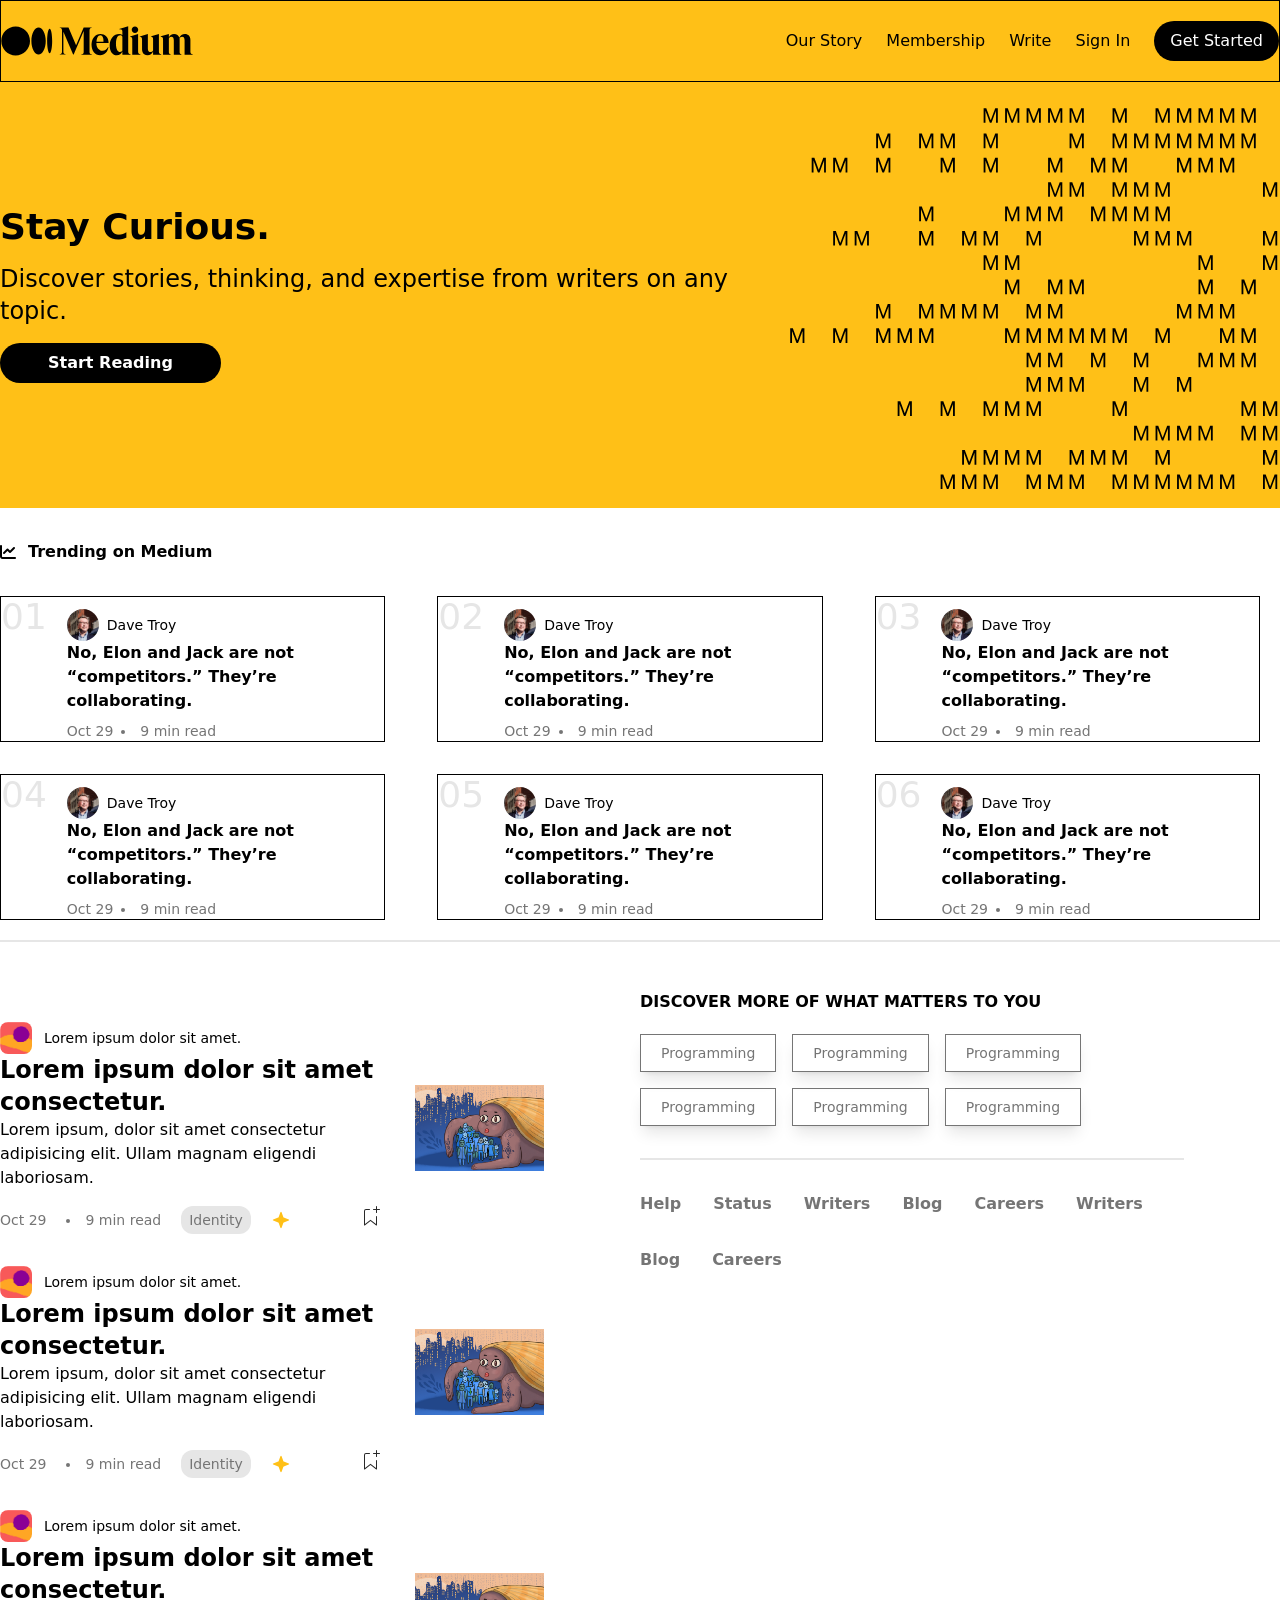
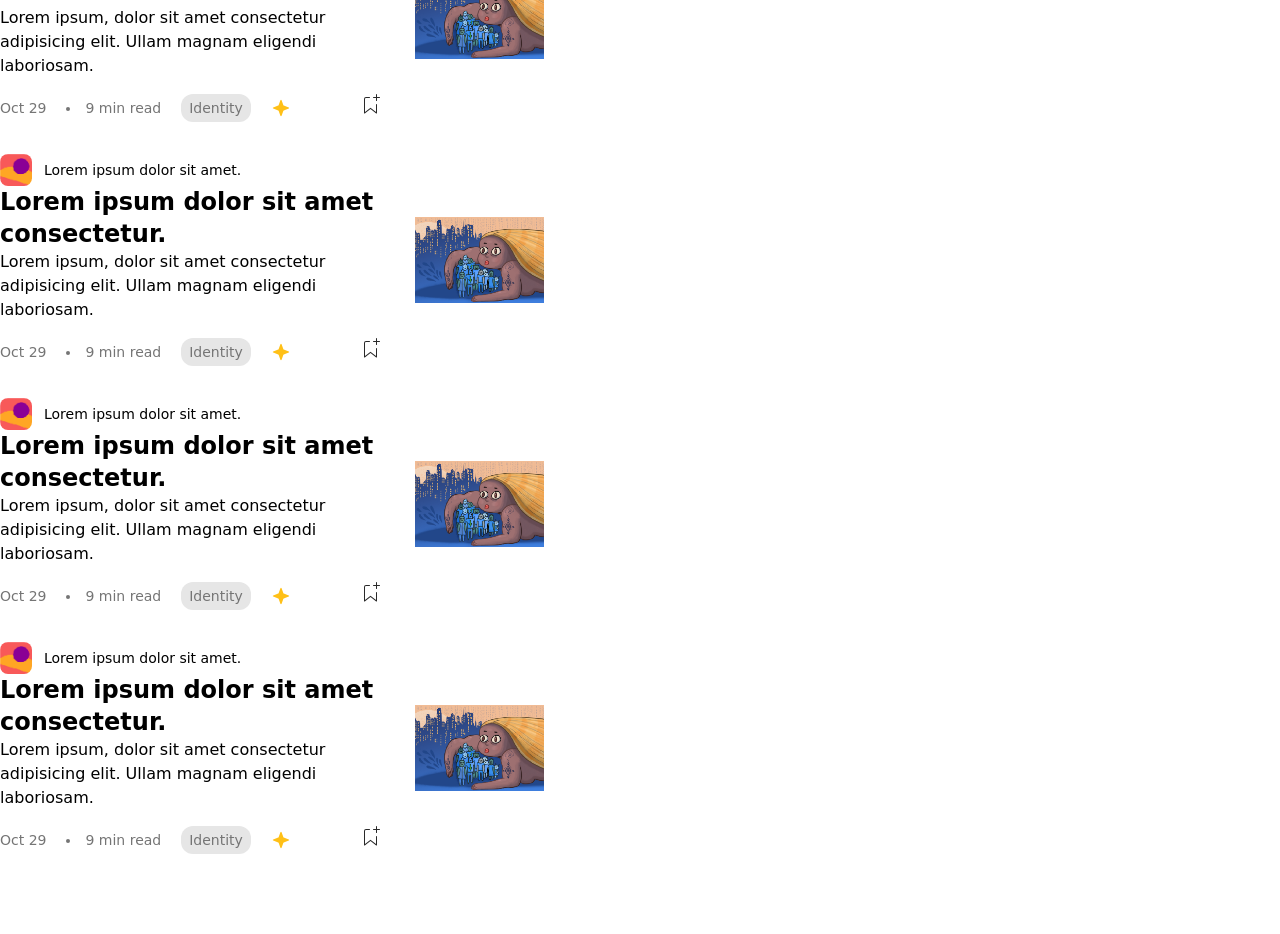
==== index.html @ c3555992 "first commit" ====
<!DOCTYPE html>
<html lang="en">

<head>
    <meta charset="UTF-8">
    <meta http-equiv="X-UA-Compatible" content="IE=edge">
    <meta name="viewport" content="width=device-width, initial-scale=1.0">
    <title>Blog Site</title>
    <link rel="stylesheet" href="src/output.css">
    <link rel="stylesheet" href="https://cdnjs.cloudflare.com/ajax/libs/font-awesome/6.2.0/css/all.min.css">
</head>

<body>

    <!-- header start -->
    <header class="w-full bg-yellow border border-b-black sticky top-0 ">
        <nav class="container p-8 md:p-0 md:py-5 flex items-center  justify-between">
            <svg viewBox="0 0 3940 610" class="w-48">
                <path
                    d="M594.79 308.2c0 163.76-131.85 296.52-294.5 296.52S5.8 472 5.8 308.2 137.65 11.69 300.29 11.69s294.5 132.75 294.5 296.51M917.86 308.2c0 154.16-65.93 279.12-147.25 279.12s-147.25-125-147.25-279.12S689.29 29.08 770.61 29.08s147.25 125 147.25 279.12M1050 308.2c0 138.12-23.19 250.08-51.79 250.08s-51.79-112-51.79-250.08 23.19-250.08 51.8-250.08S1050 170.09 1050 308.2M1862.77 37.4l.82-.18v-6.35h-167.48l-155.51 365.5-155.51-365.5h-180.48v6.35l.81.18c30.57 6.9 46.09 17.19 46.09 54.3v434.45c0 37.11-15.58 47.4-46.15 54.3l-.81.18V587H1327v-6.35l-.81-.18c-30.57-6.9-46.09-17.19-46.09-54.3V116.9L1479.87 587h11.33l205.59-483.21V536.9c-2.62 29.31-18 38.36-45.68 44.61l-.82.19v6.3h213.3v-6.3l-.82-.19c-27.71-6.25-43.46-15.3-46.08-44.61l-.14-445.2h.14c0-37.11 15.52-47.4 46.08-54.3m97.43 287.8c3.49-78.06 31.52-134.4 78.56-135.37 14.51.24 26.68 5 36.14 14.16 20.1 19.51 29.55 60.28 28.09 121.21zm-2.11 22h250v-1.05c-.71-59.69-18-106.12-51.34-138-28.82-27.55-71.49-42.71-116.31-42.71h-1c-23.26 0-51.79 5.64-72.09 15.86-23.11 10.7-43.49 26.7-60.45 47.7-27.3 33.83-43.84 79.55-47.86 130.93-.13 1.54-.24 3.08-.35 4.62s-.18 2.92-.25 4.39a332.64 332.64 0 0 0-.36 21.69C1860.79 507 1923.65 600 2035.3 600c98 0 155.07-71.64 169.3-167.8l-7.19-2.53c-25 51.68-69.9 83-121 79.18-69.76-5.22-123.2-75.95-118.35-161.63m532.69 157.68c-8.2 19.45-25.31 30.15-48.24 30.15s-43.89-15.74-58.78-44.34c-16-30.7-24.42-74.1-24.42-125.51 0-107 33.28-176.21 84.79-176.21 21.57 0 38.55 10.7 46.65 29.37zm165.84 76.28c-30.57-7.23-46.09-18-46.09-57V5.28L2424.77 60v6.7l1.14-.09c25.62-2.07 43 1.47 53.09 10.79 7.9 7.3 11.75 18.5 11.75 34.26v71.14c-18.31-11.69-40.09-17.38-66.52-17.38-53.6 0-102.59 22.57-137.92 63.56-36.83 42.72-56.3 101.1-56.3 168.81C2230 518.72 2289.53 600 2378.13 600c51.83 0 93.53-28.4 112.62-76.3V588h166.65v-6.66zm159.29-505.33c0-37.76-28.47-66.24-66.24-66.24-37.59 0-67 29.1-67 66.24s29.44 66.24 67 66.24c37.77 0 66.24-28.48 66.24-66.24m43.84 505.33c-30.57-7.23-46.09-18-46.09-57h-.13V166.65l-166.66 47.85v6.5l1 .09c36.06 3.21 45.93 15.63 45.93 57.77V588h166.8v-6.66zm427.05 0c-30.57-7.23-46.09-18-46.09-57V166.65L3082 212.92v6.52l.94.1c29.48 3.1 38 16.23 38 58.56v226c-9.83 19.45-28.27 31-50.61 31.78-36.23 0-56.18-24.47-56.18-68.9V166.66l-166.66 47.85V221l1 .09c36.06 3.2 45.94 15.62 45.94 57.77v191.27a214.48 214.48 0 0 0 3.47 39.82l3 13.05c14.11 50.56 51.08 77 109 77 49.06 0 92.06-30.37 111-77.89v66h166.66v-6.66zM3934.2 588v-6.67l-.81-.19c-33.17-7.65-46.09-22.07-46.09-51.43v-243.2c0-75.83-42.59-121.09-113.93-121.09-52 0-95.85 30.05-112.73 76.86-13.41-49.6-52-76.86-109.06-76.86-50.12 0-89.4 26.45-106.25 71.13v-69.87l-166.66 45.89v6.54l1 .09c35.63 3.16 45.93 15.94 45.93 57V588h155.5v-6.66l-.82-.2c-26.46-6.22-35-17.56-35-46.66V255.72c7-16.35 21.11-35.72 49-35.72 34.64 0 52.2 24 52.2 71.28V588h155.54v-6.66l-.82-.2c-26.46-6.22-35-17.56-35-46.66v-248a160.45 160.45 0 0 0-2.2-27.68c7.42-17.77 22.34-38.8 51.37-38.8 35.13 0 52.2 23.31 52.2 71.28V588z">
                </path>
            </svg>
            <!-- links -->
            <ul class="hidden md:flex gap-6 items-center ">
                <li><a href="#">Our Story</a></li>
                <li><a href="#">Membership</a></li>
                <li><a href="#">Write</a></li>
                <li><a href="loginpage.html">Sign In</a></li>
                <li style="border-radius: 30px;" class="bg-black py-2 px-4 text-white"><a href="loginpage.html">Get
                        Started</a></li>
            </ul>
            <div class="block md:hidden">
                <a href="loginpage.html" style="border-radius: 30px;" class="bg-black py-2 px-4 text-white">Get
                    Started</a>
            </div>
        </nav>
    </header> <!-- header end -->

    <!-- hero start -->
    <section class="bg-yellow">
        <div class="container  p-8 md:p-0 flex ">
            <div class="flex flex-col gap-12 md:gap-4 justify-center">
                <h1 class="text-4xl font-semibold">Stay Curious.</h1>
                <p class="text-2xl">Discover stories, thinking, and expertise from writers on any topic.</p>
                <a style="border-radius: 30px;" class="w-fit font-semibold bg-black py-2 px-12 text-white"
                    href="#">Start
                    Reading</a>
            </div>
            <div>
                <svg class="hidden md:block" xmlns="http://www.w3.org/2000/svg" viewBox="0 0 585 462" width="585"
                    height="462" preserveAspectRatio="xMidYMid meet"
                    style="width: 100%; height: 100%; transform: translate3d(0px, 0px, 0px); content-visibility: visible;">
                    <defs>
                        <clipPath id="__lottie_element_2">
                            <rect width="585" height="462" x="0" y="0"></rect>
                        </clipPath>
                    </defs>
                    <g clip-path="url(#__lottie_element_2)">
                        <g fill="rgb(0,0,0)" font-size="22" font-family="Shne" font-style="normal" font-weight="normal"
                            aria-label=" M M M M M M M M M M M M M M
                        M M M M M M M M M M M M M M M M M M M M M
                       M M M M M M M M M M M M M M M M M M M M M M M M M
                        M M M M M M M M M M M M
                        M M M M M M M M M M M M M M M M M M M
                        M M M M M M M M M M M M M M M M M M M M M
                        M M M M M M M M M M M M M M
                       M M M M M M M M M M M M M M M M M
                       M M M M M M M M M M M M M M M M M M M
                        M M M M M M M M M M M M M M M M M M M M M M M
                       M M M M M M M M M M M M
                        M M M M M M M M M M M M
                        M M M M M M M M M M M M M M M M M M M M M
                        M M M M M M M M M M M
                        M M M M M M M M M M M M M M M M M
                        M M M M M M M M M M M M M M M M
                       " transform="matrix(1,0,0,1,291,232)" opacity="1" style="display: block;">
                            <g stroke-linecap="butt" stroke-linejoin="round" stroke-miterlimit="4"
                                transform="matrix(1,0,0,1,-33.238014221191406,-187.70428466796875)" opacity="1"
                                style="display: inherit;">
                                <g transform="scale(0.22,0.22)">
                                    <g style="display: none;"></g>
                                </g>
                            </g>
                            <g stroke-linecap="butt" stroke-linejoin="round" stroke-miterlimit="4"
                                transform="matrix(1,0,0,1,-28.6619930267334,-187.70428466796875)" opacity="1"
                                style="display: inherit;">
                                <g transform="scale(0.22,0.22)">
                                    <g transform="matrix(1,0,0,1,0,0)" opacity="1" style="display: block;">
                                        <path
                                            d=" M46.82899856567383,0 C46.82899856567383,0 68.98500061035156,-59.518001556396484 68.98500061035156,-59.518001556396484 C68.98500061035156,-59.518001556396484 68.98500061035156,0 68.98500061035156,0 C68.98500061035156,0 77.947998046875,0 77.947998046875,0 C77.947998046875,0 77.947998046875,-72.30799865722656 77.947998046875,-72.30799865722656 C77.947998046875,-72.30799865722656 65.15799713134766,-72.30799865722656 65.15799713134766,-72.30799865722656 C65.15799713134766,-72.30799865722656 43.10300064086914,-12.890999794006348 43.10300064086914,-12.890999794006348 C43.10300064086914,-12.890999794006348 21.14900016784668,-72.30799865722656 21.14900016784668,-72.30799865722656 C21.14900016784668,-72.30799865722656 7.955999851226807,-72.30799865722656 7.955999851226807,-72.30799865722656 C7.955999851226807,-72.30799865722656 7.955999851226807,0 7.955999851226807,0 C7.955999851226807,0 17.020000457763672,0 17.020000457763672,0 C17.020000457763672,0 17.020000457763672,-59.518001556396484 17.020000457763672,-59.518001556396484 C17.020000457763672,-59.518001556396484 39.07500076293945,0 39.07500076293945,0 C39.07500076293945,0 46.82899856567383,0 46.82899856567383,0z">
                                        </path>
                                        <g opacity="1" transform="matrix(1,0,0,1,0,0)"></g>
                                    </g>
                                </g>
                            </g>
                            <g stroke-linecap="butt" stroke-linejoin="round" stroke-miterlimit="4"
                                transform="matrix(1,0,0,1,-9.940010070800781,-187.70428466796875)" opacity="1"
                                style="display: inherit;">
                                <g transform="scale(0.22,0.22)">
                                    <g style="display: none;"></g>
                                </g>
                            </g>
                            <g stroke-linecap="butt" stroke-linejoin="round" stroke-miterlimit="4"
                                transform="matrix(1,0,0,1,-5.363988876342773,-187.70428466796875)" opacity="1"
                                style="display: inherit;">
                                <g transform="scale(0.22,0.22)">
                                    <g transform="matrix(1,0,0,1,0,0)" opacity="1" style="display: block;">
                                        <path
                                            d=" M46.82899856567383,0 C46.82899856567383,0 68.98500061035156,-59.518001556396484 68.98500061035156,-59.518001556396484 C68.98500061035156,-59.518001556396484 68.98500061035156,0 68.98500061035156,0 C68.98500061035156,0 77.947998046875,0 77.947998046875,0 C77.947998046875,0 77.947998046875,-72.30799865722656 77.947998046875,-72.30799865722656 C77.947998046875,-72.30799865722656 65.15799713134766,-72.30799865722656 65.15799713134766,-72.30799865722656 C65.15799713134766,-72.30799865722656 43.10300064086914,-12.890999794006348 43.10300064086914,-12.890999794006348 C43.10300064086914,-12.890999794006348 21.14900016784668,-72.30799865722656 21.14900016784668,-72.30799865722656 C21.14900016784668,-72.30799865722656 7.955999851226807,-72.30799865722656 7.955999851226807,-72.30799865722656 C7.955999851226807,-72.30799865722656 7.955999851226807,0 7.955999851226807,0 C7.955999851226807,0 17.020000457763672,0 17.020000457763672,0 C17.020000457763672,0 17.020000457763672,-59.518001556396484 17.020000457763672,-59.518001556396484 C17.020000457763672,-59.518001556396484 39.07500076293945,0 39.07500076293945,0 C39.07500076293945,0 46.82899856567383,0 46.82899856567383,0z">
                                        </path>
                                        <g opacity="1" transform="matrix(1,0,0,1,0,0)"></g>
                                    </g>
                                </g>
                            </g>
                            <g stroke-linecap="butt" stroke-linejoin="round" stroke-miterlimit="4"
                                transform="matrix(1,0,0,1,13.357994079589844,-187.70428466796875)" opacity="1"
                                style="display: inherit;">
                                <g transform="scale(0.22,0.22)">
                                    <g style="display: none;"></g>
                                </g>
                            </g>
                            <g stroke-linecap="butt" stroke-linejoin="round" stroke-miterlimit="4"
                                transform="matrix(1,0,0,1,17.93400001525879,-187.70428466796875)" opacity="1"
                                style="display: inherit;">
                                <g transform="scale(0.22,0.22)">
                                    <g transform="matrix(1,0,0,1,0,0)" opacity="1" style="display: block;">
                                        <path
                                            d=" M46.82899856567383,0 C46.82899856567383,0 68.98500061035156,-59.518001556396484 68.98500061035156,-59.518001556396484 C68.98500061035156,-59.518001556396484 68.98500061035156,0 68.98500061035156,0 C68.98500061035156,0 77.947998046875,0 77.947998046875,0 C77.947998046875,0 77.947998046875,-72.30799865722656 77.947998046875,-72.30799865722656 C77.947998046875,-72.30799865722656 65.15799713134766,-72.30799865722656 65.15799713134766,-72.30799865722656 C65.15799713134766,-72.30799865722656 43.10300064086914,-12.890999794006348 43.10300064086914,-12.890999794006348 C43.10300064086914,-12.890999794006348 21.14900016784668,-72.30799865722656 21.14900016784668,-72.30799865722656 C21.14900016784668,-72.30799865722656 7.955999851226807,-72.30799865722656 7.955999851226807,-72.30799865722656 C7.955999851226807,-72.30799865722656 7.955999851226807,0 7.955999851226807,0 C7.955999851226807,0 17.020000457763672,0 17.020000457763672,0 C17.020000457763672,0 17.020000457763672,-59.518001556396484 17.020000457763672,-59.518001556396484 C17.020000457763672,-59.518001556396484 39.07500076293945,0 39.07500076293945,0 C39.07500076293945,0 46.82899856567383,0 46.82899856567383,0z">
                                        </path>
                                        <g opacity="1" transform="matrix(1,0,0,1,0,0)"></g>
                                    </g>
                                </g>
                            </g>
                            <g stroke-linecap="butt" stroke-linejoin="round" stroke-miterlimit="4"
                                transform="matrix(1,0,0,1,36.65599822998047,-187.70428466796875)" opacity="1"
                                style="display: inherit;">
                                <g transform="scale(0.22,0.22)">
                                    <g style="display: none;"></g>
                                </g>
                            </g>
                            <g stroke-linecap="butt" stroke-linejoin="round" stroke-miterlimit="4"
                                transform="matrix(1,0,0,1,41.23198699951172,-187.70428466796875)" opacity="1"
                                style="display: inherit;">
                                <g transform="scale(0.22,0.22)">
                                    <g transform="matrix(1,0,0,1,0,0)" opacity="1" style="display: block;">
                                        <path
                                            d=" M46.82899856567383,0 C46.82899856567383,0 68.98500061035156,-59.518001556396484 68.98500061035156,-59.518001556396484 C68.98500061035156,-59.518001556396484 68.98500061035156,0 68.98500061035156,0 C68.98500061035156,0 77.947998046875,0 77.947998046875,0 C77.947998046875,0 77.947998046875,-72.30799865722656 77.947998046875,-72.30799865722656 C77.947998046875,-72.30799865722656 65.15799713134766,-72.30799865722656 65.15799713134766,-72.30799865722656 C65.15799713134766,-72.30799865722656 43.10300064086914,-12.890999794006348 43.10300064086914,-12.890999794006348 C43.10300064086914,-12.890999794006348 21.14900016784668,-72.30799865722656 21.14900016784668,-72.30799865722656 C21.14900016784668,-72.30799865722656 7.955999851226807,-72.30799865722656 7.955999851226807,-72.30799865722656 C7.955999851226807,-72.30799865722656 7.955999851226807,0 7.955999851226807,0 C7.955999851226807,0 17.020000457763672,0 17.020000457763672,0 C17.020000457763672,0 17.020000457763672,-59.518001556396484 17.020000457763672,-59.518001556396484 C17.020000457763672,-59.518001556396484 39.07500076293945,0 39.07500076293945,0 C39.07500076293945,0 46.82899856567383,0 46.82899856567383,0z">
                                        </path>
                                        <g opacity="1" transform="matrix(1,0,0,1,0,0)"></g>
                                    </g>
                                </g>
                            </g>
                            <g stroke-linecap="butt" stroke-linejoin="round" stroke-miterlimit="4"
                                transform="matrix(1,0,0,1,59.954002380371094,-187.70428466796875)" opacity="0"
                                style="display: inherit;">
                                <g transform="scale(0.22,0.22)">
                                    <g style="display: none;"></g>
                                </g>
                            </g>
                            <g stroke-linecap="butt" stroke-linejoin="round" stroke-miterlimit="4"
                                transform="matrix(1,0,0,1,64.52999114990234,-187.70428466796875)" opacity="1"
                                style="display: inherit;">
                                <g transform="scale(0.22,0.22)">
                                    <g transform="matrix(1,0,0,1,0,0)" opacity="1" style="display: block;">
                                        <path
                                            d=" M46.82899856567383,0 C46.82899856567383,0 68.98500061035156,-59.518001556396484 68.98500061035156,-59.518001556396484 C68.98500061035156,-59.518001556396484 68.98500061035156,0 68.98500061035156,0 C68.98500061035156,0 77.947998046875,0 77.947998046875,0 C77.947998046875,0 77.947998046875,-72.30799865722656 77.947998046875,-72.30799865722656 C77.947998046875,-72.30799865722656 65.15799713134766,-72.30799865722656 65.15799713134766,-72.30799865722656 C65.15799713134766,-72.30799865722656 43.10300064086914,-12.890999794006348 43.10300064086914,-12.890999794006348 C43.10300064086914,-12.890999794006348 21.14900016784668,-72.30799865722656 21.14900016784668,-72.30799865722656 C21.14900016784668,-72.30799865722656 7.955999851226807,-72.30799865722656 7.955999851226807,-72.30799865722656 C7.955999851226807,-72.30799865722656 7.955999851226807,0 7.955999851226807,0 C7.955999851226807,0 17.020000457763672,0 17.020000457763672,0 C17.020000457763672,0 17.020000457763672,-59.518001556396484 17.020000457763672,-59.518001556396484 C17.020000457763672,-59.518001556396484 39.07500076293945,0 39.07500076293945,0 C39.07500076293945,0 46.82899856567383,0 46.82899856567383,0z">
                                        </path>
                                        <g opacity="1" transform="matrix(1,0,0,1,0,0)"></g>
                                    </g>
                                </g>
                            </g>
                            <g stroke-linecap="butt" stroke-linejoin="round" stroke-miterlimit="4"
                                transform="matrix(1,0,0,1,83.25200653076172,-187.70428466796875)" opacity="0"
                                style="display: inherit;">
                                <g transform="scale(0.22,0.22)">
                                    <g style="display: none;"></g>
                                </g>
                            </g>
                            <g stroke-linecap="butt" stroke-linejoin="round" stroke-miterlimit="4"
                                transform="matrix(1,0,0,1,87.82799530029297,-187.70428466796875)" opacity="0"
                                style="display: inherit;">
                                <g transform="scale(0.22,0.22)">
                                    <g transform="matrix(1,0,0,1,0,0)" opacity="1" style="display: block;">
                                        <path
                                            d=" M46.82899856567383,0 C46.82899856567383,0 68.98500061035156,-59.518001556396484 68.98500061035156,-59.518001556396484 C68.98500061035156,-59.518001556396484 68.98500061035156,0 68.98500061035156,0 C68.98500061035156,0 77.947998046875,0 77.947998046875,0 C77.947998046875,0 77.947998046875,-72.30799865722656 77.947998046875,-72.30799865722656 C77.947998046875,-72.30799865722656 65.15799713134766,-72.30799865722656 65.15799713134766,-72.30799865722656 C65.15799713134766,-72.30799865722656 43.10300064086914,-12.890999794006348 43.10300064086914,-12.890999794006348 C43.10300064086914,-12.890999794006348 21.14900016784668,-72.30799865722656 21.14900016784668,-72.30799865722656 C21.14900016784668,-72.30799865722656 7.955999851226807,-72.30799865722656 7.955999851226807,-72.30799865722656 C7.955999851226807,-72.30799865722656 7.955999851226807,0 7.955999851226807,0 C7.955999851226807,0 17.020000457763672,0 17.020000457763672,0 C17.020000457763672,0 17.020000457763672,-59.518001556396484 17.020000457763672,-59.518001556396484 C17.020000457763672,-59.518001556396484 39.07500076293945,0 39.07500076293945,0 C39.07500076293945,0 46.82899856567383,0 46.82899856567383,0z">
                                        </path>
                                        <g opacity="1" transform="matrix(1,0,0,1,0,0)"></g>
                                    </g>
                                </g>
                            </g>
                            <g stroke-linecap="butt" stroke-linejoin="round" stroke-miterlimit="4"
                                transform="matrix(1,0,0,1,106.54999542236328,-187.70428466796875)" opacity="0"
                                style="display: inherit;">
                                <g transform="scale(0.22,0.22)">
                                    <g style="display: none;"></g>
                                </g>
                            </g>
                            <g stroke-linecap="butt" stroke-linejoin="round" stroke-miterlimit="4"
                                transform="matrix(1,0,0,1,111.1259994506836,-187.70428466796875)" opacity="1"
                                style="display: inherit;">
                                <g transform="scale(0.22,0.22)">
                                    <g transform="matrix(1,0,0,1,0,0)" opacity="1" style="display: block;">
                                        <path
                                            d=" M46.82899856567383,0 C46.82899856567383,0 68.98500061035156,-59.518001556396484 68.98500061035156,-59.518001556396484 C68.98500061035156,-59.518001556396484 68.98500061035156,0 68.98500061035156,0 C68.98500061035156,0 77.947998046875,0 77.947998046875,0 C77.947998046875,0 77.947998046875,-72.30799865722656 77.947998046875,-72.30799865722656 C77.947998046875,-72.30799865722656 65.15799713134766,-72.30799865722656 65.15799713134766,-72.30799865722656 C65.15799713134766,-72.30799865722656 43.10300064086914,-12.890999794006348 43.10300064086914,-12.890999794006348 C43.10300064086914,-12.890999794006348 21.14900016784668,-72.30799865722656 21.14900016784668,-72.30799865722656 C21.14900016784668,-72.30799865722656 7.955999851226807,-72.30799865722656 7.955999851226807,-72.30799865722656 C7.955999851226807,-72.30799865722656 7.955999851226807,0 7.955999851226807,0 C7.955999851226807,0 17.020000457763672,0 17.020000457763672,0 C17.020000457763672,0 17.020000457763672,-59.518001556396484 17.020000457763672,-59.518001556396484 C17.020000457763672,-59.518001556396484 39.07500076293945,0 39.07500076293945,0 C39.07500076293945,0 46.82899856567383,0 46.82899856567383,0z">
                                        </path>
                                        <g opacity="1" transform="matrix(1,0,0,1,0,0)"></g>
                                    </g>
                                </g>
                            </g>
                            <g stroke-linecap="butt" stroke-linejoin="round" stroke-miterlimit="4"
                                transform="matrix(1,0,0,1,129.84800720214844,-187.70428466796875)" opacity="0"
                                style="display: inherit;">
                                <g transform="scale(0.22,0.22)">
                                    <g style="display: none;"></g>
                                </g>
                            </g>
                            <g stroke-linecap="butt" stroke-linejoin="round" stroke-miterlimit="4"
                                transform="matrix(1,0,0,1,134.42401123046875,-187.70428466796875)" opacity="0"
                                style="display: inherit;">
                                <g transform="scale(0.22,0.22)">
                                    <g transform="matrix(1,0,0,1,0,0)" opacity="1" style="display: block;">
                                        <path
                                            d=" M46.82899856567383,0 C46.82899856567383,0 68.98500061035156,-59.518001556396484 68.98500061035156,-59.518001556396484 C68.98500061035156,-59.518001556396484 68.98500061035156,0 68.98500061035156,0 C68.98500061035156,0 77.947998046875,0 77.947998046875,0 C77.947998046875,0 77.947998046875,-72.30799865722656 77.947998046875,-72.30799865722656 C77.947998046875,-72.30799865722656 65.15799713134766,-72.30799865722656 65.15799713134766,-72.30799865722656 C65.15799713134766,-72.30799865722656 43.10300064086914,-12.890999794006348 43.10300064086914,-12.890999794006348 C43.10300064086914,-12.890999794006348 21.14900016784668,-72.30799865722656 21.14900016784668,-72.30799865722656 C21.14900016784668,-72.30799865722656 7.955999851226807,-72.30799865722656 7.955999851226807,-72.30799865722656 C7.955999851226807,-72.30799865722656 7.955999851226807,0 7.955999851226807,0 C7.955999851226807,0 17.020000457763672,0 17.020000457763672,0 C17.020000457763672,0 17.020000457763672,-59.518001556396484 17.020000457763672,-59.518001556396484 C17.020000457763672,-59.518001556396484 39.07500076293945,0 39.07500076293945,0 C39.07500076293945,0 46.82899856567383,0 46.82899856567383,0z">
                                        </path>
                                        <g opacity="1" transform="matrix(1,0,0,1,0,0)"></g>
                                    </g>
                                </g>
                            </g>
                            <g stroke-linecap="butt" stroke-linejoin="round" stroke-miterlimit="4"
                                transform="matrix(1,0,0,1,153.14599609375,-187.70428466796875)" opacity="0"
                                style="display: inherit;">
                                <g transform="scale(0.22,0.22)">
                                    <g style="display: none;"></g>
                                </g>
                            </g>
                            <g stroke-linecap="butt" stroke-linejoin="round" stroke-miterlimit="4"
                                transform="matrix(1,0,0,1,157.72198486328125,-187.70428466796875)" opacity="1"
                                style="display: inherit;">
                                <g transform="scale(0.22,0.22)">
                                    <g transform="matrix(1,0,0,1,0,0)" opacity="1" style="display: block;">
                                        <path
                                            d=" M46.82899856567383,0 C46.82899856567383,0 68.98500061035156,-59.518001556396484 68.98500061035156,-59.518001556396484 C68.98500061035156,-59.518001556396484 68.98500061035156,0 68.98500061035156,0 C68.98500061035156,0 77.947998046875,0 77.947998046875,0 C77.947998046875,0 77.947998046875,-72.30799865722656 77.947998046875,-72.30799865722656 C77.947998046875,-72.30799865722656 65.15799713134766,-72.30799865722656 65.15799713134766,-72.30799865722656 C65.15799713134766,-72.30799865722656 43.10300064086914,-12.890999794006348 43.10300064086914,-12.890999794006348 C43.10300064086914,-12.890999794006348 21.14900016784668,-72.30799865722656 21.14900016784668,-72.30799865722656 C21.14900016784668,-72.30799865722656 7.955999851226807,-72.30799865722656 7.955999851226807,-72.30799865722656 C7.955999851226807,-72.30799865722656 7.955999851226807,0 7.955999851226807,0 C7.955999851226807,0 17.020000457763672,0 17.020000457763672,0 C17.020000457763672,0 17.020000457763672,-59.518001556396484 17.020000457763672,-59.518001556396484 C17.020000457763672,-59.518001556396484 39.07500076293945,0 39.07500076293945,0 C39.07500076293945,0 46.82899856567383,0 46.82899856567383,0z">
                                        </path>
                                        <g opacity="1" transform="matrix(1,0,0,1,0,0)"></g>
                                    </g>
                                </g>
                            </g>
                            <g stroke-linecap="butt" stroke-linejoin="round" stroke-miterlimit="4"
                                transform="matrix(1,0,0,1,176.44398498535156,-187.70428466796875)" opacity="0"
                                style="display: inherit;">
                                <g transform="scale(0.22,0.22)">
                                    <g style="display: none;"></g>
                                </g>
                            </g>
                            <g stroke-linecap="butt" stroke-linejoin="round" stroke-miterlimit="4"
                                transform="matrix(1,0,0,1,181.01998901367188,-187.70428466796875)" opacity="1"
                                style="display: inherit;">
                                <g transform="scale(0.22,0.22)">
                                    <g transform="matrix(1,0,0,1,0,0)" opacity="1" style="display: block;">
                                        <path
                                            d=" M46.82899856567383,0 C46.82899856567383,0 68.98500061035156,-59.518001556396484 68.98500061035156,-59.518001556396484 C68.98500061035156,-59.518001556396484 68.98500061035156,0 68.98500061035156,0 C68.98500061035156,0 77.947998046875,0 77.947998046875,0 C77.947998046875,0 77.947998046875,-72.30799865722656 77.947998046875,-72.30799865722656 C77.947998046875,-72.30799865722656 65.15799713134766,-72.30799865722656 65.15799713134766,-72.30799865722656 C65.15799713134766,-72.30799865722656 43.10300064086914,-12.890999794006348 43.10300064086914,-12.890999794006348 C43.10300064086914,-12.890999794006348 21.14900016784668,-72.30799865722656 21.14900016784668,-72.30799865722656 C21.14900016784668,-72.30799865722656 7.955999851226807,-72.30799865722656 7.955999851226807,-72.30799865722656 C7.955999851226807,-72.30799865722656 7.955999851226807,0 7.955999851226807,0 C7.955999851226807,0 17.020000457763672,0 17.020000457763672,0 C17.020000457763672,0 17.020000457763672,-59.518001556396484 17.020000457763672,-59.518001556396484 C17.020000457763672,-59.518001556396484 39.07500076293945,0 39.07500076293945,0 C39.07500076293945,0 46.82899856567383,0 46.82899856567383,0z">
                                        </path>
                                        <g opacity="1" transform="matrix(1,0,0,1,0,0)"></g>
                                    </g>
                                </g>
                            </g>
                            <g stroke-linecap="butt" stroke-linejoin="round" stroke-miterlimit="4"
                                transform="matrix(1,0,0,1,199.7419891357422,-187.70428466796875)" opacity="1"
                                style="display: inherit;">
                                <g transform="scale(0.22,0.22)">
                                    <g style="display: none;"></g>
                                </g>
                            </g>
                            <g stroke-linecap="butt" stroke-linejoin="round" stroke-miterlimit="4"
                                transform="matrix(1,0,0,1,204.3179931640625,-187.70428466796875)" opacity="1"
                                style="display: inherit;">
                                <g transform="scale(0.22,0.22)">
                                    <g transform="matrix(1,0,0,1,0,0)" opacity="1" style="display: block;">
                                        <path
                                            d=" M46.82899856567383,0 C46.82899856567383,0 68.98500061035156,-59.518001556396484 68.98500061035156,-59.518001556396484 C68.98500061035156,-59.518001556396484 68.98500061035156,0 68.98500061035156,0 C68.98500061035156,0 77.947998046875,0 77.947998046875,0 C77.947998046875,0 77.947998046875,-72.30799865722656 77.947998046875,-72.30799865722656 C77.947998046875,-72.30799865722656 65.15799713134766,-72.30799865722656 65.15799713134766,-72.30799865722656 C65.15799713134766,-72.30799865722656 43.10300064086914,-12.890999794006348 43.10300064086914,-12.890999794006348 C43.10300064086914,-12.890999794006348 21.14900016784668,-72.30799865722656 21.14900016784668,-72.30799865722656 C21.14900016784668,-72.30799865722656 7.955999851226807,-72.30799865722656 7.955999851226807,-72.30799865722656 C7.955999851226807,-72.30799865722656 7.955999851226807,0 7.955999851226807,0 C7.955999851226807,0 17.020000457763672,0 17.020000457763672,0 C17.020000457763672,0 17.020000457763672,-59.518001556396484 17.020000457763672,-59.518001556396484 C17.020000457763672,-59.518001556396484 39.07500076293945,0 39.07500076293945,0 C39.07500076293945,0 46.82899856567383,0 46.82899856567383,0z">
                                        </path>
                                        <g opacity="1" transform="matrix(1,0,0,1,0,0)"></g>
                                    </g>
                                </g>
                            </g>
                            <g stroke-linecap="butt" stroke-linejoin="round" stroke-miterlimit="4"
                                transform="matrix(1,0,0,1,223.0399932861328,-187.70428466796875)" opacity="1"
                                style="display: inherit;">
                                <g transform="scale(0.22,0.22)">
                                    <g style="display: none;"></g>
                                </g>
                            </g>
                            <g stroke-linecap="butt" stroke-linejoin="round" stroke-miterlimit="4"
                                transform="matrix(1,0,0,1,227.61599731445312,-187.70428466796875)" opacity="1"
                                style="display: inherit;">
                                <g transform="scale(0.22,0.22)">
                                    <g transform="matrix(1,0,0,1,0,0)" opacity="1" style="display: block;">
                                        <path
                                            d=" M46.82899856567383,0 C46.82899856567383,0 68.98500061035156,-59.518001556396484 68.98500061035156,-59.518001556396484 C68.98500061035156,-59.518001556396484 68.98500061035156,0 68.98500061035156,0 C68.98500061035156,0 77.947998046875,0 77.947998046875,0 C77.947998046875,0 77.947998046875,-72.30799865722656 77.947998046875,-72.30799865722656 C77.947998046875,-72.30799865722656 65.15799713134766,-72.30799865722656 65.15799713134766,-72.30799865722656 C65.15799713134766,-72.30799865722656 43.10300064086914,-12.890999794006348 43.10300064086914,-12.890999794006348 C43.10300064086914,-12.890999794006348 21.14900016784668,-72.30799865722656 21.14900016784668,-72.30799865722656 C21.14900016784668,-72.30799865722656 7.955999851226807,-72.30799865722656 7.955999851226807,-72.30799865722656 C7.955999851226807,-72.30799865722656 7.955999851226807,0 7.955999851226807,0 C7.955999851226807,0 17.020000457763672,0 17.020000457763672,0 C17.020000457763672,0 17.020000457763672,-59.518001556396484 17.020000457763672,-59.518001556396484 C17.020000457763672,-59.518001556396484 39.07500076293945,0 39.07500076293945,0 C39.07500076293945,0 46.82899856567383,0 46.82899856567383,0z">
                                        </path>
                                        <g opacity="1" transform="matrix(1,0,0,1,0,0)"></g>
                                    </g>
                                </g>
                            </g>
                            <g stroke-linecap="butt" stroke-linejoin="round" stroke-miterlimit="4"
                                transform="matrix(1,0,0,1,246.33799743652344,-187.70428466796875)" opacity="1"
                                style="display: inherit;">
                                <g transform="scale(0.22,0.22)">
                                    <g style="display: none;"></g>
                                </g>
                            </g>
                            <g stroke-linecap="butt" stroke-linejoin="round" stroke-miterlimit="4"
                                transform="matrix(1,0,0,1,250.9139862060547,-187.70428466796875)" opacity="1"
                                style="display: inherit;">
                                <g transform="scale(0.22,0.22)">
                                    <g transform="matrix(1,0,0,1,0,0)" opacity="1" style="display: block;">
                                        <path
                                            d=" M46.82899856567383,0 C46.82899856567383,0 68.98500061035156,-59.518001556396484 68.98500061035156,-59.518001556396484 C68.98500061035156,-59.518001556396484 68.98500061035156,0 68.98500061035156,0 C68.98500061035156,0 77.947998046875,0 77.947998046875,0 C77.947998046875,0 77.947998046875,-72.30799865722656 77.947998046875,-72.30799865722656 C77.947998046875,-72.30799865722656 65.15799713134766,-72.30799865722656 65.15799713134766,-72.30799865722656 C65.15799713134766,-72.30799865722656 43.10300064086914,-12.890999794006348 43.10300064086914,-12.890999794006348 C43.10300064086914,-12.890999794006348 21.14900016784668,-72.30799865722656 21.14900016784668,-72.30799865722656 C21.14900016784668,-72.30799865722656 7.955999851226807,-72.30799865722656 7.955999851226807,-72.30799865722656 C7.955999851226807,-72.30799865722656 7.955999851226807,0 7.955999851226807,0 C7.955999851226807,0 17.020000457763672,0 17.020000457763672,0 C17.020000457763672,0 17.020000457763672,-59.518001556396484 17.020000457763672,-59.518001556396484 C17.020000457763672,-59.518001556396484 39.07500076293945,0 39.07500076293945,0 C39.07500076293945,0 46.82899856567383,0 46.82899856567383,0z">
                                        </path>
                                        <g opacity="1" transform="matrix(1,0,0,1,0,0)"></g>
                                    </g>
                                </g>
                            </g>
                            <g stroke-linecap="butt" stroke-linejoin="round" stroke-miterlimit="4"
                                transform="matrix(1,0,0,1,269.6360168457031,-187.70428466796875)" opacity="0"
                                style="display: inherit;">
                                <g transform="scale(0.22,0.22)">
                                    <g style="display: none;"></g>
                                </g>
                            </g>
                            <g stroke-linecap="butt" stroke-linejoin="round" stroke-miterlimit="4"
                                transform="matrix(1,0,0,1,274.2120056152344,-187.70428466796875)" opacity="0"
                                style="display: inherit;">
                                <g transform="scale(0.22,0.22)">
                                    <g transform="matrix(1,0,0,1,0,0)" opacity="1" style="display: block;">
                                        <path
                                            d=" M46.82899856567383,0 C46.82899856567383,0 68.98500061035156,-59.518001556396484 68.98500061035156,-59.518001556396484 C68.98500061035156,-59.518001556396484 68.98500061035156,0 68.98500061035156,0 C68.98500061035156,0 77.947998046875,0 77.947998046875,0 C77.947998046875,0 77.947998046875,-72.30799865722656 77.947998046875,-72.30799865722656 C77.947998046875,-72.30799865722656 65.15799713134766,-72.30799865722656 65.15799713134766,-72.30799865722656 C65.15799713134766,-72.30799865722656 43.10300064086914,-12.890999794006348 43.10300064086914,-12.890999794006348 C43.10300064086914,-12.890999794006348 21.14900016784668,-72.30799865722656 21.14900016784668,-72.30799865722656 C21.14900016784668,-72.30799865722656 7.955999851226807,-72.30799865722656 7.955999851226807,-72.30799865722656 C7.955999851226807,-72.30799865722656 7.955999851226807,0 7.955999851226807,0 C7.955999851226807,0 17.020000457763672,0 17.020000457763672,0 C17.020000457763672,0 17.020000457763672,-59.518001556396484 17.020000457763672,-59.518001556396484 C17.020000457763672,-59.518001556396484 39.07500076293945,0 39.07500076293945,0 C39.07500076293945,0 46.82899856567383,0 46.82899856567383,0z">
                                        </path>
                                        <g opacity="1" transform="matrix(1,0,0,1,0,0)"></g>
                                    </g>
                                </g>
                            </g>
                            <g stroke-linecap="butt" stroke-linejoin="round" stroke-miterlimit="4"
                                style="display: inherit;">
                                <g transform="scale(0.22,0.22)">
                                    <g style="display: none;"></g>
                                </g>
                            </g>
                            <g stroke-linecap="butt" stroke-linejoin="round" stroke-miterlimit="4"
                                transform="matrix(1,0,0,1,-196.3240203857422,-160.30429077148438)" opacity="0"
                                style="display: inherit;">
                                <g transform="scale(0.22,0.22)">
                                    <g style="display: none;"></g>
                                </g>
                            </g>
                            <g stroke-linecap="butt" stroke-linejoin="round" stroke-miterlimit="4"
                                transform="matrix(1,0,0,1,-191.7480010986328,-160.30429077148438)" opacity="0"
                                style="display: inherit;">
                                <g transform="scale(0.22,0.22)">
                                    <g transform="matrix(1,0,0,1,0,0)" opacity="1" style="display: block;">
                                        <path
                                            d=" M46.82899856567383,0 C46.82899856567383,0 68.98500061035156,-59.518001556396484 68.98500061035156,-59.518001556396484 C68.98500061035156,-59.518001556396484 68.98500061035156,0 68.98500061035156,0 C68.98500061035156,0 77.947998046875,0 77.947998046875,0 C77.947998046875,0 77.947998046875,-72.30799865722656 77.947998046875,-72.30799865722656 C77.947998046875,-72.30799865722656 65.15799713134766,-72.30799865722656 65.15799713134766,-72.30799865722656 C65.15799713134766,-72.30799865722656 43.10300064086914,-12.890999794006348 43.10300064086914,-12.890999794006348 C43.10300064086914,-12.890999794006348 21.14900016784668,-72.30799865722656 21.14900016784668,-72.30799865722656 C21.14900016784668,-72.30799865722656 7.955999851226807,-72.30799865722656 7.955999851226807,-72.30799865722656 C7.955999851226807,-72.30799865722656 7.955999851226807,0 7.955999851226807,0 C7.955999851226807,0 17.020000457763672,0 17.020000457763672,0 C17.020000457763672,0 17.020000457763672,-59.518001556396484 17.020000457763672,-59.518001556396484 C17.020000457763672,-59.518001556396484 39.07500076293945,0 39.07500076293945,0 C39.07500076293945,0 46.82899856567383,0 46.82899856567383,0z">
                                        </path>
                                        <g opacity="1" transform="matrix(1,0,0,1,0,0)"></g>
                                    </g>
                                </g>
                            </g>
                            <g stroke-linecap="butt" stroke-linejoin="round" stroke-miterlimit="4"
                                transform="matrix(1,0,0,1,-173.02601623535156,-160.30429077148438)" opacity="0"
                                style="display: inherit;">
                                <g transform="scale(0.22,0.22)">
                                    <g style="display: none;"></g>
                                </g>
                            </g>
                            <g stroke-linecap="butt" stroke-linejoin="round" stroke-miterlimit="4"
                                transform="matrix(1,0,0,1,-168.4499969482422,-160.30429077148438)" opacity="0"
                                style="display: inherit;">
                                <g transform="scale(0.22,0.22)">
                                    <g transform="matrix(1,0,0,1,0,0)" opacity="1" style="display: block;">
                                        <path
                                            d=" M46.82899856567383,0 C46.82899856567383,0 68.98500061035156,-59.518001556396484 68.98500061035156,-59.518001556396484 C68.98500061035156,-59.518001556396484 68.98500061035156,0 68.98500061035156,0 C68.98500061035156,0 77.947998046875,0 77.947998046875,0 C77.947998046875,0 77.947998046875,-72.30799865722656 77.947998046875,-72.30799865722656 C77.947998046875,-72.30799865722656 65.15799713134766,-72.30799865722656 65.15799713134766,-72.30799865722656 C65.15799713134766,-72.30799865722656 43.10300064086914,-12.890999794006348 43.10300064086914,-12.890999794006348 C43.10300064086914,-12.890999794006348 21.14900016784668,-72.30799865722656 21.14900016784668,-72.30799865722656 C21.14900016784668,-72.30799865722656 7.955999851226807,-72.30799865722656 7.955999851226807,-72.30799865722656 C7.955999851226807,-72.30799865722656 7.955999851226807,0 7.955999851226807,0 C7.955999851226807,0 17.020000457763672,0 17.020000457763672,0 C17.020000457763672,0 17.020000457763672,-59.518001556396484 17.020000457763672,-59.518001556396484 C17.020000457763672,-59.518001556396484 39.07500076293945,0 39.07500076293945,0 C39.07500076293945,0 46.82899856567383,0 46.82899856567383,0z">
                                        </path>
                                        <g opacity="1" transform="matrix(1,0,0,1,0,0)"></g>
                                    </g>
                                </g>
                            </g>
                            <g stroke-linecap="butt" stroke-linejoin="round" stroke-miterlimit="4"
                                transform="matrix(1,0,0,1,-149.72801208496094,-160.30429077148438)" opacity="1"
                                style="display: inherit;">
                                <g transform="scale(0.22,0.22)">
                                    <g style="display: none;"></g>
                                </g>
                            </g>
                            <g stroke-linecap="butt" stroke-linejoin="round" stroke-miterlimit="4"
                                transform="matrix(1,0,0,1,-145.15200805664062,-160.30429077148438)" opacity="1"
                                style="display: inherit;">
                                <g transform="scale(0.22,0.22)">
                                    <g transform="matrix(1,0,0,1,0,0)" opacity="1" style="display: block;">
                                        <path
                                            d=" M46.82899856567383,0 C46.82899856567383,0 68.98500061035156,-59.518001556396484 68.98500061035156,-59.518001556396484 C68.98500061035156,-59.518001556396484 68.98500061035156,0 68.98500061035156,0 C68.98500061035156,0 77.947998046875,0 77.947998046875,0 C77.947998046875,0 77.947998046875,-72.30799865722656 77.947998046875,-72.30799865722656 C77.947998046875,-72.30799865722656 65.15799713134766,-72.30799865722656 65.15799713134766,-72.30799865722656 C65.15799713134766,-72.30799865722656 43.10300064086914,-12.890999794006348 43.10300064086914,-12.890999794006348 C43.10300064086914,-12.890999794006348 21.14900016784668,-72.30799865722656 21.14900016784668,-72.30799865722656 C21.14900016784668,-72.30799865722656 7.955999851226807,-72.30799865722656 7.955999851226807,-72.30799865722656 C7.955999851226807,-72.30799865722656 7.955999851226807,0 7.955999851226807,0 C7.955999851226807,0 17.020000457763672,0 17.020000457763672,0 C17.020000457763672,0 17.020000457763672,-59.518001556396484 17.020000457763672,-59.518001556396484 C17.020000457763672,-59.518001556396484 39.07500076293945,0 39.07500076293945,0 C39.07500076293945,0 46.82899856567383,0 46.82899856567383,0z">
                                        </path>
                                        <g opacity="1" transform="matrix(1,0,0,1,0,0)"></g>
                                    </g>
                                </g>
                            </g>
                            <g stroke-linecap="butt" stroke-linejoin="round" stroke-miterlimit="4"
                                transform="matrix(1,0,0,1,-126.43000793457031,-160.30429077148438)" opacity="0"
                                style="display: inherit;">
                                <g transform="scale(0.22,0.22)">
                                    <g style="display: none;"></g>
                                </g>
                            </g>
                            <g stroke-linecap="butt" stroke-linejoin="round" stroke-miterlimit="4"
                                transform="matrix(1,0,0,1,-121.85401916503906,-160.30429077148438)" opacity="0"
                                style="display: inherit;">
                                <g transform="scale(0.22,0.22)">
                                    <g transform="matrix(1,0,0,1,0,0)" opacity="1" style="display: block;">
                                        <path
                                            d=" M46.82899856567383,0 C46.82899856567383,0 68.98500061035156,-59.518001556396484 68.98500061035156,-59.518001556396484 C68.98500061035156,-59.518001556396484 68.98500061035156,0 68.98500061035156,0 C68.98500061035156,0 77.947998046875,0 77.947998046875,0 C77.947998046875,0 77.947998046875,-72.30799865722656 77.947998046875,-72.30799865722656 C77.947998046875,-72.30799865722656 65.15799713134766,-72.30799865722656 65.15799713134766,-72.30799865722656 C65.15799713134766,-72.30799865722656 43.10300064086914,-12.890999794006348 43.10300064086914,-12.890999794006348 C43.10300064086914,-12.890999794006348 21.14900016784668,-72.30799865722656 21.14900016784668,-72.30799865722656 C21.14900016784668,-72.30799865722656 7.955999851226807,-72.30799865722656 7.955999851226807,-72.30799865722656 C7.955999851226807,-72.30799865722656 7.955999851226807,0 7.955999851226807,0 C7.955999851226807,0 17.020000457763672,0 17.020000457763672,0 C17.020000457763672,0 17.020000457763672,-59.518001556396484 17.020000457763672,-59.518001556396484 C17.020000457763672,-59.518001556396484 39.07500076293945,0 39.07500076293945,0 C39.07500076293945,0 46.82899856567383,0 46.82899856567383,0z">
                                        </path>
                                        <g opacity="1" transform="matrix(1,0,0,1,0,0)"></g>
                                    </g>
                                </g>
                            </g>
                            <g stroke-linecap="butt" stroke-linejoin="round" stroke-miterlimit="4"
                                transform="matrix(1,0,0,1,-103.13199615478516,-160.30429077148438)" opacity="1"
                                style="display: inherit;">
                                <g transform="scale(0.22,0.22)">
                                    <g style="display: none;"></g>
                                </g>
                            </g>
                            <g stroke-linecap="butt" stroke-linejoin="round" stroke-miterlimit="4"
                                transform="matrix(1,0,0,1,-98.5560073852539,-160.30429077148438)" opacity="1"
                                style="display: inherit;">
                                <g transform="scale(0.22,0.22)">
                                    <g transform="matrix(1,0,0,1,0,0)" opacity="1" style="display: block;">
                                        <path
                                            d=" M46.82899856567383,0 C46.82899856567383,0 68.98500061035156,-59.518001556396484 68.98500061035156,-59.518001556396484 C68.98500061035156,-59.518001556396484 68.98500061035156,0 68.98500061035156,0 C68.98500061035156,0 77.947998046875,0 77.947998046875,0 C77.947998046875,0 77.947998046875,-72.30799865722656 77.947998046875,-72.30799865722656 C77.947998046875,-72.30799865722656 65.15799713134766,-72.30799865722656 65.15799713134766,-72.30799865722656 C65.15799713134766,-72.30799865722656 43.10300064086914,-12.890999794006348 43.10300064086914,-12.890999794006348 C43.10300064086914,-12.890999794006348 21.14900016784668,-72.30799865722656 21.14900016784668,-72.30799865722656 C21.14900016784668,-72.30799865722656 7.955999851226807,-72.30799865722656 7.955999851226807,-72.30799865722656 C7.955999851226807,-72.30799865722656 7.955999851226807,0 7.955999851226807,0 C7.955999851226807,0 17.020000457763672,0 17.020000457763672,0 C17.020000457763672,0 17.020000457763672,-59.518001556396484 17.020000457763672,-59.518001556396484 C17.020000457763672,-59.518001556396484 39.07500076293945,0 39.07500076293945,0 C39.07500076293945,0 46.82899856567383,0 46.82899856567383,0z">
                                        </path>
                                        <g opacity="1" transform="matrix(1,0,0,1,0,0)"></g>
                                    </g>
                                </g>
                            </g>
                            <g stroke-linecap="butt" stroke-linejoin="round" stroke-miterlimit="4"
                                transform="matrix(1,0,0,1,-79.83399200439453,-160.30429077148438)" opacity="0"
                                style="display: inherit;">
                                <g transform="scale(0.22,0.22)">
                                    <g style="display: none;"></g>
                                </g>
                            </g>
                            <g stroke-linecap="butt" stroke-linejoin="round" stroke-miterlimit="4"
                                transform="matrix(1,0,0,1,-75.25800323486328,-160.30429077148438)" opacity="1"
                                style="display: inherit;">
                                <g transform="scale(0.22,0.22)">
                                    <g transform="matrix(1,0,0,1,0,0)" opacity="1" style="display: block;">
                                        <path
                                            d=" M46.82899856567383,0 C46.82899856567383,0 68.98500061035156,-59.518001556396484 68.98500061035156,-59.518001556396484 C68.98500061035156,-59.518001556396484 68.98500061035156,0 68.98500061035156,0 C68.98500061035156,0 77.947998046875,0 77.947998046875,0 C77.947998046875,0 77.947998046875,-72.30799865722656 77.947998046875,-72.30799865722656 C77.947998046875,-72.30799865722656 65.15799713134766,-72.30799865722656 65.15799713134766,-72.30799865722656 C65.15799713134766,-72.30799865722656 43.10300064086914,-12.890999794006348 43.10300064086914,-12.890999794006348 C43.10300064086914,-12.890999794006348 21.14900016784668,-72.30799865722656 21.14900016784668,-72.30799865722656 C21.14900016784668,-72.30799865722656 7.955999851226807,-72.30799865722656 7.955999851226807,-72.30799865722656 C7.955999851226807,-72.30799865722656 7.955999851226807,0 7.955999851226807,0 C7.955999851226807,0 17.020000457763672,0 17.020000457763672,0 C17.020000457763672,0 17.020000457763672,-59.518001556396484 17.020000457763672,-59.518001556396484 C17.020000457763672,-59.518001556396484 39.07500076293945,0 39.07500076293945,0 C39.07500076293945,0 46.82899856567383,0 46.82899856567383,0z">
                                        </path>
                                        <g opacity="1" transform="matrix(1,0,0,1,0,0)"></g>
                                    </g>
                                </g>
                            </g>
                            <g stroke-linecap="butt" stroke-linejoin="round" stroke-miterlimit="4"
                                transform="matrix(1,0,0,1,-56.536006927490234,-160.30429077148438)" opacity="0"
                                style="display: inherit;">
                                <g transform="scale(0.22,0.22)">
                                    <g style="display: none;"></g>
                                </g>
                            </g>
                            <g stroke-linecap="butt" stroke-linejoin="round" stroke-miterlimit="4"
                                transform="matrix(1,0,0,1,-51.959999084472656,-160.30429077148438)" opacity="0"
                                style="display: inherit;">
                                <g transform="scale(0.22,0.22)">
                                    <g transform="matrix(1,0,0,1,0,0)" opacity="1" style="display: block;">
                                        <path
                                            d=" M46.82899856567383,0 C46.82899856567383,0 68.98500061035156,-59.518001556396484 68.98500061035156,-59.518001556396484 C68.98500061035156,-59.518001556396484 68.98500061035156,0 68.98500061035156,0 C68.98500061035156,0 77.947998046875,0 77.947998046875,0 C77.947998046875,0 77.947998046875,-72.30799865722656 77.947998046875,-72.30799865722656 C77.947998046875,-72.30799865722656 65.15799713134766,-72.30799865722656 65.15799713134766,-72.30799865722656 C65.15799713134766,-72.30799865722656 43.10300064086914,-12.890999794006348 43.10300064086914,-12.890999794006348 C43.10300064086914,-12.890999794006348 21.14900016784668,-72.30799865722656 21.14900016784668,-72.30799865722656 C21.14900016784668,-72.30799865722656 7.955999851226807,-72.30799865722656 7.955999851226807,-72.30799865722656 C7.955999851226807,-72.30799865722656 7.955999851226807,0 7.955999851226807,0 C7.955999851226807,0 17.020000457763672,0 17.020000457763672,0 C17.020000457763672,0 17.020000457763672,-59.518001556396484 17.020000457763672,-59.518001556396484 C17.020000457763672,-59.518001556396484 39.07500076293945,0 39.07500076293945,0 C39.07500076293945,0 46.82899856567383,0 46.82899856567383,0z">
                                        </path>
                                        <g opacity="1" transform="matrix(1,0,0,1,0,0)"></g>
                                    </g>
                                </g>
                            </g>
                            <g stroke-linecap="butt" stroke-linejoin="round" stroke-miterlimit="4"
                                transform="matrix(1,0,0,1,-33.23800277709961,-160.30429077148438)" opacity="1"
                                style="display: inherit;">
                                <g transform="scale(0.22,0.22)">
                                    <g style="display: none;"></g>
                                </g>
                            </g>
                            <g stroke-linecap="butt" stroke-linejoin="round" stroke-miterlimit="4"
                                transform="matrix(1,0,0,1,-28.661996841430664,-160.30429077148438)" opacity="1"
                                style="display: inherit;">
                                <g transform="scale(0.22,0.22)">
                                    <g transform="matrix(1,0,0,1,0,0)" opacity="1" style="display: block;">
                                        <path
                                            d=" M46.82899856567383,0 C46.82899856567383,0 68.98500061035156,-59.518001556396484 68.98500061035156,-59.518001556396484 C68.98500061035156,-59.518001556396484 68.98500061035156,0 68.98500061035156,0 C68.98500061035156,0 77.947998046875,0 77.947998046875,0 C77.947998046875,0 77.947998046875,-72.30799865722656 77.947998046875,-72.30799865722656 C77.947998046875,-72.30799865722656 65.15799713134766,-72.30799865722656 65.15799713134766,-72.30799865722656 C65.15799713134766,-72.30799865722656 43.10300064086914,-12.890999794006348 43.10300064086914,-12.890999794006348 C43.10300064086914,-12.890999794006348 21.14900016784668,-72.30799865722656 21.14900016784668,-72.30799865722656 C21.14900016784668,-72.30799865722656 7.955999851226807,-72.30799865722656 7.955999851226807,-72.30799865722656 C7.955999851226807,-72.30799865722656 7.955999851226807,0 7.955999851226807,0 C7.955999851226807,0 17.020000457763672,0 17.020000457763672,0 C17.020000457763672,0 17.020000457763672,-59.518001556396484 17.020000457763672,-59.518001556396484 C17.020000457763672,-59.518001556396484 39.07500076293945,0 39.07500076293945,0 C39.07500076293945,0 46.82899856567383,0 46.82899856567383,0z">
                                        </path>
                                        <g opacity="1" transform="matrix(1,0,0,1,0,0)"></g>
                                    </g>
                                </g>
                            </g>
                            <g stroke-linecap="butt" stroke-linejoin="round" stroke-miterlimit="4"
                                transform="matrix(1,0,0,1,-9.939996719360352,-160.30429077148438)" opacity="0"
                                style="display: inherit;">
                                <g transform="scale(0.22,0.22)">
                                    <g style="display: none;"></g>
                                </g>
                            </g>
                            <g stroke-linecap="butt" stroke-linejoin="round" stroke-miterlimit="4"
                                transform="matrix(1,0,0,1,-5.364006042480469,-160.30429077148438)" opacity="0"
                                style="display: inherit;">
                                <g transform="scale(0.22,0.22)">
                                    <g transform="matrix(1,0,0,1,0,0)" opacity="1" style="display: block;">
                                        <path
                                            d=" M46.82899856567383,0 C46.82899856567383,0 68.98500061035156,-59.518001556396484 68.98500061035156,-59.518001556396484 C68.98500061035156,-59.518001556396484 68.98500061035156,0 68.98500061035156,0 C68.98500061035156,0 77.947998046875,0 77.947998046875,0 C77.947998046875,0 77.947998046875,-72.30799865722656 77.947998046875,-72.30799865722656 C77.947998046875,-72.30799865722656 65.15799713134766,-72.30799865722656 65.15799713134766,-72.30799865722656 C65.15799713134766,-72.30799865722656 43.10300064086914,-12.890999794006348 43.10300064086914,-12.890999794006348 C43.10300064086914,-12.890999794006348 21.14900016784668,-72.30799865722656 21.14900016784668,-72.30799865722656 C21.14900016784668,-72.30799865722656 7.955999851226807,-72.30799865722656 7.955999851226807,-72.30799865722656 C7.955999851226807,-72.30799865722656 7.955999851226807,0 7.955999851226807,0 C7.955999851226807,0 17.020000457763672,0 17.020000457763672,0 C17.020000457763672,0 17.020000457763672,-59.518001556396484 17.020000457763672,-59.518001556396484 C17.020000457763672,-59.518001556396484 39.07500076293945,0 39.07500076293945,0 C39.07500076293945,0 46.82899856567383,0 46.82899856567383,0z">
                                        </path>
                                        <g opacity="1" transform="matrix(1,0,0,1,0,0)"></g>
                                    </g>
                                </g>
                            </g>
                            <g stroke-linecap="butt" stroke-linejoin="round" stroke-miterlimit="4"
                                transform="matrix(1,0,0,1,13.357992172241211,-160.30429077148438)" opacity="0"
                                style="display: inherit;">
                                <g transform="scale(0.22,0.22)">
                                    <g style="display: none;"></g>
                                </g>
                            </g>
                            <g stroke-linecap="butt" stroke-linejoin="round" stroke-miterlimit="4"
                                transform="matrix(1,0,0,1,17.933998107910156,-160.30429077148438)" opacity="0"
                                style="display: inherit;">
                                <g transform="scale(0.22,0.22)">
                                    <g transform="matrix(1,0,0,1,0,0)" opacity="1" style="display: block;">
                                        <path
                                            d=" M46.82899856567383,0 C46.82899856567383,0 68.98500061035156,-59.518001556396484 68.98500061035156,-59.518001556396484 C68.98500061035156,-59.518001556396484 68.98500061035156,0 68.98500061035156,0 C68.98500061035156,0 77.947998046875,0 77.947998046875,0 C77.947998046875,0 77.947998046875,-72.30799865722656 77.947998046875,-72.30799865722656 C77.947998046875,-72.30799865722656 65.15799713134766,-72.30799865722656 65.15799713134766,-72.30799865722656 C65.15799713134766,-72.30799865722656 43.10300064086914,-12.890999794006348 43.10300064086914,-12.890999794006348 C43.10300064086914,-12.890999794006348 21.14900016784668,-72.30799865722656 21.14900016784668,-72.30799865722656 C21.14900016784668,-72.30799865722656 7.955999851226807,-72.30799865722656 7.955999851226807,-72.30799865722656 C7.955999851226807,-72.30799865722656 7.955999851226807,0 7.955999851226807,0 C7.955999851226807,0 17.020000457763672,0 17.020000457763672,0 C17.020000457763672,0 17.020000457763672,-59.518001556396484 17.020000457763672,-59.518001556396484 C17.020000457763672,-59.518001556396484 39.07500076293945,0 39.07500076293945,0 C39.07500076293945,0 46.82899856567383,0 46.82899856567383,0z">
                                        </path>
                                        <g opacity="1" transform="matrix(1,0,0,1,0,0)"></g>
                                    </g>
                                </g>
                            </g>
                            <g stroke-linecap="butt" stroke-linejoin="round" stroke-miterlimit="4"
                                transform="matrix(1,0,0,1,36.6559944152832,-160.30429077148438)" opacity="0"
                                style="display: inherit;">
                                <g transform="scale(0.22,0.22)">
                                    <g style="display: none;"></g>
                                </g>
                            </g>
                            <g stroke-linecap="butt" stroke-linejoin="round" stroke-miterlimit="4"
                                transform="matrix(1,0,0,1,41.23200225830078,-160.30429077148438)" opacity="0"
                                style="display: inherit;">
                                <g transform="scale(0.22,0.22)">
                                    <g transform="matrix(1,0,0,1,0,0)" opacity="1" style="display: block;">
                                        <path
                                            d=" M46.82899856567383,0 C46.82899856567383,0 68.98500061035156,-59.518001556396484 68.98500061035156,-59.518001556396484 C68.98500061035156,-59.518001556396484 68.98500061035156,0 68.98500061035156,0 C68.98500061035156,0 77.947998046875,0 77.947998046875,0 C77.947998046875,0 77.947998046875,-72.30799865722656 77.947998046875,-72.30799865722656 C77.947998046875,-72.30799865722656 65.15799713134766,-72.30799865722656 65.15799713134766,-72.30799865722656 C65.15799713134766,-72.30799865722656 43.10300064086914,-12.890999794006348 43.10300064086914,-12.890999794006348 C43.10300064086914,-12.890999794006348 21.14900016784668,-72.30799865722656 21.14900016784668,-72.30799865722656 C21.14900016784668,-72.30799865722656 7.955999851226807,-72.30799865722656 7.955999851226807,-72.30799865722656 C7.955999851226807,-72.30799865722656 7.955999851226807,0 7.955999851226807,0 C7.955999851226807,0 17.020000457763672,0 17.020000457763672,0 C17.020000457763672,0 17.020000457763672,-59.518001556396484 17.020000457763672,-59.518001556396484 C17.020000457763672,-59.518001556396484 39.07500076293945,0 39.07500076293945,0 C39.07500076293945,0 46.82899856567383,0 46.82899856567383,0z">
                                        </path>
                                        <g opacity="1" transform="matrix(1,0,0,1,0,0)"></g>
                                    </g>
                                </g>
                            </g>
                            <g stroke-linecap="butt" stroke-linejoin="round" stroke-miterlimit="4"
                                transform="matrix(1,0,0,1,59.95399856567383,-160.30429077148438)" opacity="0"
                                style="display: inherit;">
                                <g transform="scale(0.22,0.22)">
                                    <g style="display: none;"></g>
                                </g>
                            </g>
                            <g stroke-linecap="butt" stroke-linejoin="round" stroke-miterlimit="4"
                                transform="matrix(1,0,0,1,64.5300064086914,-160.30429077148438)" opacity="1"
                                style="display: inherit;">
                                <g transform="scale(0.22,0.22)">
                                    <g transform="matrix(1,0,0,1,0,0)" opacity="1" style="display: block;">
                                        <path
                                            d=" M46.82899856567383,0 C46.82899856567383,0 68.98500061035156,-59.518001556396484 68.98500061035156,-59.518001556396484 C68.98500061035156,-59.518001556396484 68.98500061035156,0 68.98500061035156,0 C68.98500061035156,0 77.947998046875,0 77.947998046875,0 C77.947998046875,0 77.947998046875,-72.30799865722656 77.947998046875,-72.30799865722656 C77.947998046875,-72.30799865722656 65.15799713134766,-72.30799865722656 65.15799713134766,-72.30799865722656 C65.15799713134766,-72.30799865722656 43.10300064086914,-12.890999794006348 43.10300064086914,-12.890999794006348 C43.10300064086914,-12.890999794006348 21.14900016784668,-72.30799865722656 21.14900016784668,-72.30799865722656 C21.14900016784668,-72.30799865722656 7.955999851226807,-72.30799865722656 7.955999851226807,-72.30799865722656 C7.955999851226807,-72.30799865722656 7.955999851226807,0 7.955999851226807,0 C7.955999851226807,0 17.020000457763672,0 17.020000457763672,0 C17.020000457763672,0 17.020000457763672,-59.518001556396484 17.020000457763672,-59.518001556396484 C17.020000457763672,-59.518001556396484 39.07500076293945,0 39.07500076293945,0 C39.07500076293945,0 46.82899856567383,0 46.82899856567383,0z">
                                        </path>
                                        <g opacity="1" transform="matrix(1,0,0,1,0,0)"></g>
                                    </g>
                                </g>
                            </g>
                            <g stroke-linecap="butt" stroke-linejoin="round" stroke-miterlimit="4"
                                transform="matrix(1,0,0,1,83.25200653076172,-160.30429077148438)" opacity="1"
                                style="display: inherit;">
                                <g transform="scale(0.22,0.22)">
                                    <g style="display: none;"></g>
                                </g>
                            </g>
                            <g stroke-linecap="butt" stroke-linejoin="round" stroke-miterlimit="4"
                                transform="matrix(1,0,0,1,87.82799530029297,-160.30429077148438)" opacity="0"
                                style="display: inherit;">
                                <g transform="scale(0.22,0.22)">
                                    <g transform="matrix(1,0,0,1,0,0)" opacity="1" style="display: block;">
                                        <path
                                            d=" M46.82899856567383,0 C46.82899856567383,0 68.98500061035156,-59.518001556396484 68.98500061035156,-59.518001556396484 C68.98500061035156,-59.518001556396484 68.98500061035156,0 68.98500061035156,0 C68.98500061035156,0 77.947998046875,0 77.947998046875,0 C77.947998046875,0 77.947998046875,-72.30799865722656 77.947998046875,-72.30799865722656 C77.947998046875,-72.30799865722656 65.15799713134766,-72.30799865722656 65.15799713134766,-72.30799865722656 C65.15799713134766,-72.30799865722656 43.10300064086914,-12.890999794006348 43.10300064086914,-12.890999794006348 C43.10300064086914,-12.890999794006348 21.14900016784668,-72.30799865722656 21.14900016784668,-72.30799865722656 C21.14900016784668,-72.30799865722656 7.955999851226807,-72.30799865722656 7.955999851226807,-72.30799865722656 C7.955999851226807,-72.30799865722656 7.955999851226807,0 7.955999851226807,0 C7.955999851226807,0 17.020000457763672,0 17.020000457763672,0 C17.020000457763672,0 17.020000457763672,-59.518001556396484 17.020000457763672,-59.518001556396484 C17.020000457763672,-59.518001556396484 39.07500076293945,0 39.07500076293945,0 C39.07500076293945,0 46.82899856567383,0 46.82899856567383,0z">
                                        </path>
                                        <g opacity="1" transform="matrix(1,0,0,1,0,0)"></g>
                                    </g>
                                </g>
                            </g>
                            <g stroke-linecap="butt" stroke-linejoin="round" stroke-miterlimit="4"
                                transform="matrix(1,0,0,1,106.55001068115234,-160.30429077148438)" opacity="1"
                                style="display: inherit;">
                                <g transform="scale(0.22,0.22)">
                                    <g style="display: none;"></g>
                                </g>
                            </g>
                            <g stroke-linecap="butt" stroke-linejoin="round" stroke-miterlimit="4"
                                transform="matrix(1,0,0,1,111.1259994506836,-160.30429077148438)" opacity="1"
                                style="display: inherit;">
                                <g transform="scale(0.22,0.22)">
                                    <g transform="matrix(1,0,0,1,0,0)" opacity="1" style="display: block;">
                                        <path
                                            d=" M46.82899856567383,0 C46.82899856567383,0 68.98500061035156,-59.518001556396484 68.98500061035156,-59.518001556396484 C68.98500061035156,-59.518001556396484 68.98500061035156,0 68.98500061035156,0 C68.98500061035156,0 77.947998046875,0 77.947998046875,0 C77.947998046875,0 77.947998046875,-72.30799865722656 77.947998046875,-72.30799865722656 C77.947998046875,-72.30799865722656 65.15799713134766,-72.30799865722656 65.15799713134766,-72.30799865722656 C65.15799713134766,-72.30799865722656 43.10300064086914,-12.890999794006348 43.10300064086914,-12.890999794006348 C43.10300064086914,-12.890999794006348 21.14900016784668,-72.30799865722656 21.14900016784668,-72.30799865722656 C21.14900016784668,-72.30799865722656 7.955999851226807,-72.30799865722656 7.955999851226807,-72.30799865722656 C7.955999851226807,-72.30799865722656 7.955999851226807,0 7.955999851226807,0 C7.955999851226807,0 17.020000457763672,0 17.020000457763672,0 C17.020000457763672,0 17.020000457763672,-59.518001556396484 17.020000457763672,-59.518001556396484 C17.020000457763672,-59.518001556396484 39.07500076293945,0 39.07500076293945,0 C39.07500076293945,0 46.82899856567383,0 46.82899856567383,0z">
                                        </path>
                                        <g opacity="1" transform="matrix(1,0,0,1,0,0)"></g>
                                    </g>
                                </g>
                            </g>
                            <g stroke-linecap="butt" stroke-linejoin="round" stroke-miterlimit="4"
                                transform="matrix(1,0,0,1,129.8480224609375,-160.30429077148438)" opacity="0"
                                style="display: inherit;">
                                <g transform="scale(0.22,0.22)">
                                    <g style="display: none;"></g>
                                </g>
                            </g>
                            <g stroke-linecap="butt" stroke-linejoin="round" stroke-miterlimit="4"
                                transform="matrix(1,0,0,1,134.42401123046875,-160.30429077148438)" opacity="1"
                                style="display: inherit;">
                                <g transform="scale(0.22,0.22)">
                                    <g transform="matrix(1,0,0,1,0,0)" opacity="1" style="display: block;">
                                        <path
                                            d=" M46.82899856567383,0 C46.82899856567383,0 68.98500061035156,-59.518001556396484 68.98500061035156,-59.518001556396484 C68.98500061035156,-59.518001556396484 68.98500061035156,0 68.98500061035156,0 C68.98500061035156,0 77.947998046875,0 77.947998046875,0 C77.947998046875,0 77.947998046875,-72.30799865722656 77.947998046875,-72.30799865722656 C77.947998046875,-72.30799865722656 65.15799713134766,-72.30799865722656 65.15799713134766,-72.30799865722656 C65.15799713134766,-72.30799865722656 43.10300064086914,-12.890999794006348 43.10300064086914,-12.890999794006348 C43.10300064086914,-12.890999794006348 21.14900016784668,-72.30799865722656 21.14900016784668,-72.30799865722656 C21.14900016784668,-72.30799865722656 7.955999851226807,-72.30799865722656 7.955999851226807,-72.30799865722656 C7.955999851226807,-72.30799865722656 7.955999851226807,0 7.955999851226807,0 C7.955999851226807,0 17.020000457763672,0 17.020000457763672,0 C17.020000457763672,0 17.020000457763672,-59.518001556396484 17.020000457763672,-59.518001556396484 C17.020000457763672,-59.518001556396484 39.07500076293945,0 39.07500076293945,0 C39.07500076293945,0 46.82899856567383,0 46.82899856567383,0z">
                                        </path>
                                        <g opacity="1" transform="matrix(1,0,0,1,0,0)"></g>
                                    </g>
                                </g>
                            </g>
                            <g stroke-linecap="butt" stroke-linejoin="round" stroke-miterlimit="4"
                                transform="matrix(1,0,0,1,153.14598083496094,-160.30429077148438)" opacity="1"
                                style="display: inherit;">
                                <g transform="scale(0.22,0.22)">
                                    <g style="display: none;"></g>
                                </g>
                            </g>
                            <g stroke-linecap="butt" stroke-linejoin="round" stroke-miterlimit="4"
                                transform="matrix(1,0,0,1,157.7220001220703,-160.30429077148438)" opacity="1"
                                style="display: inherit;">
                                <g transform="scale(0.22,0.22)">
                                    <g transform="matrix(1,0,0,1,0,0)" opacity="1" style="display: block;">
                                        <path
                                            d=" M46.82899856567383,0 C46.82899856567383,0 68.98500061035156,-59.518001556396484 68.98500061035156,-59.518001556396484 C68.98500061035156,-59.518001556396484 68.98500061035156,0 68.98500061035156,0 C68.98500061035156,0 77.947998046875,0 77.947998046875,0 C77.947998046875,0 77.947998046875,-72.30799865722656 77.947998046875,-72.30799865722656 C77.947998046875,-72.30799865722656 65.15799713134766,-72.30799865722656 65.15799713134766,-72.30799865722656 C65.15799713134766,-72.30799865722656 43.10300064086914,-12.890999794006348 43.10300064086914,-12.890999794006348 C43.10300064086914,-12.890999794006348 21.14900016784668,-72.30799865722656 21.14900016784668,-72.30799865722656 C21.14900016784668,-72.30799865722656 7.955999851226807,-72.30799865722656 7.955999851226807,-72.30799865722656 C7.955999851226807,-72.30799865722656 7.955999851226807,0 7.955999851226807,0 C7.955999851226807,0 17.020000457763672,0 17.020000457763672,0 C17.020000457763672,0 17.020000457763672,-59.518001556396484 17.020000457763672,-59.518001556396484 C17.020000457763672,-59.518001556396484 39.07500076293945,0 39.07500076293945,0 C39.07500076293945,0 46.82899856567383,0 46.82899856567383,0z">
                                        </path>
                                        <g opacity="1" transform="matrix(1,0,0,1,0,0)"></g>
                                    </g>
                                </g>
                            </g>
                            <g stroke-linecap="butt" stroke-linejoin="round" stroke-miterlimit="4"
                                transform="matrix(1,0,0,1,176.44398498535156,-160.30429077148438)" opacity="1"
                                style="display: inherit;">
                                <g transform="scale(0.22,0.22)">
                                    <g style="display: none;"></g>
                                </g>
                            </g>
                            <g stroke-linecap="butt" stroke-linejoin="round" stroke-miterlimit="4"
                                transform="matrix(1,0,0,1,181.02000427246094,-160.30429077148438)" opacity="1"
                                style="display: inherit;">
                                <g transform="scale(0.22,0.22)">
                                    <g transform="matrix(1,0,0,1,0,0)" opacity="1" style="display: block;">
                                        <path
                                            d=" M46.82899856567383,0 C46.82899856567383,0 68.98500061035156,-59.518001556396484 68.98500061035156,-59.518001556396484 C68.98500061035156,-59.518001556396484 68.98500061035156,0 68.98500061035156,0 C68.98500061035156,0 77.947998046875,0 77.947998046875,0 C77.947998046875,0 77.947998046875,-72.30799865722656 77.947998046875,-72.30799865722656 C77.947998046875,-72.30799865722656 65.15799713134766,-72.30799865722656 65.15799713134766,-72.30799865722656 C65.15799713134766,-72.30799865722656 43.10300064086914,-12.890999794006348 43.10300064086914,-12.890999794006348 C43.10300064086914,-12.890999794006348 21.14900016784668,-72.30799865722656 21.14900016784668,-72.30799865722656 C21.14900016784668,-72.30799865722656 7.955999851226807,-72.30799865722656 7.955999851226807,-72.30799865722656 C7.955999851226807,-72.30799865722656 7.955999851226807,0 7.955999851226807,0 C7.955999851226807,0 17.020000457763672,0 17.020000457763672,0 C17.020000457763672,0 17.020000457763672,-59.518001556396484 17.020000457763672,-59.518001556396484 C17.020000457763672,-59.518001556396484 39.07500076293945,0 39.07500076293945,0 C39.07500076293945,0 46.82899856567383,0 46.82899856567383,0z">
                                        </path>
                                        <g opacity="1" transform="matrix(1,0,0,1,0,0)"></g>
                                    </g>
                                </g>
                            </g>
                            <g stroke-linecap="butt" stroke-linejoin="round" stroke-miterlimit="4"
                                transform="matrix(1,0,0,1,199.7419891357422,-160.30429077148438)" opacity="1"
                                style="display: inherit;">
                                <g transform="scale(0.22,0.22)">
                                    <g style="display: none;"></g>
                                </g>
                            </g>
                            <g stroke-linecap="butt" stroke-linejoin="round" stroke-miterlimit="4"
                                transform="matrix(1,0,0,1,204.31797790527344,-160.30429077148438)" opacity="1"
                                style="display: inherit;">
                                <g transform="scale(0.22,0.22)">
                                    <g transform="matrix(1,0,0,1,0,0)" opacity="1" style="display: block;">
                                        <path
                                            d=" M46.82899856567383,0 C46.82899856567383,0 68.98500061035156,-59.518001556396484 68.98500061035156,-59.518001556396484 C68.98500061035156,-59.518001556396484 68.98500061035156,0 68.98500061035156,0 C68.98500061035156,0 77.947998046875,0 77.947998046875,0 C77.947998046875,0 77.947998046875,-72.30799865722656 77.947998046875,-72.30799865722656 C77.947998046875,-72.30799865722656 65.15799713134766,-72.30799865722656 65.15799713134766,-72.30799865722656 C65.15799713134766,-72.30799865722656 43.10300064086914,-12.890999794006348 43.10300064086914,-12.890999794006348 C43.10300064086914,-12.890999794006348 21.14900016784668,-72.30799865722656 21.14900016784668,-72.30799865722656 C21.14900016784668,-72.30799865722656 7.955999851226807,-72.30799865722656 7.955999851226807,-72.30799865722656 C7.955999851226807,-72.30799865722656 7.955999851226807,0 7.955999851226807,0 C7.955999851226807,0 17.020000457763672,0 17.020000457763672,0 C17.020000457763672,0 17.020000457763672,-59.518001556396484 17.020000457763672,-59.518001556396484 C17.020000457763672,-59.518001556396484 39.07500076293945,0 39.07500076293945,0 C39.07500076293945,0 46.82899856567383,0 46.82899856567383,0z">
                                        </path>
                                        <g opacity="1" transform="matrix(1,0,0,1,0,0)"></g>
                                    </g>
                                </g>
                            </g>
                            <g stroke-linecap="butt" stroke-linejoin="round" stroke-miterlimit="4"
                                transform="matrix(1,0,0,1,223.0399932861328,-160.30429077148438)" opacity="0"
                                style="display: inherit;">
                                <g transform="scale(0.22,0.22)">
                                    <g style="display: none;"></g>
                                </g>
                            </g>
                            <g stroke-linecap="butt" stroke-linejoin="round" stroke-miterlimit="4"
                                transform="matrix(1,0,0,1,227.61598205566406,-160.30429077148438)" opacity="1"
                                style="display: inherit;">
                                <g transform="scale(0.22,0.22)">
                                    <g transform="matrix(1,0,0,1,0,0)" opacity="1" style="display: block;">
                                        <path
                                            d=" M46.82899856567383,0 C46.82899856567383,0 68.98500061035156,-59.518001556396484 68.98500061035156,-59.518001556396484 C68.98500061035156,-59.518001556396484 68.98500061035156,0 68.98500061035156,0 C68.98500061035156,0 77.947998046875,0 77.947998046875,0 C77.947998046875,0 77.947998046875,-72.30799865722656 77.947998046875,-72.30799865722656 C77.947998046875,-72.30799865722656 65.15799713134766,-72.30799865722656 65.15799713134766,-72.30799865722656 C65.15799713134766,-72.30799865722656 43.10300064086914,-12.890999794006348 43.10300064086914,-12.890999794006348 C43.10300064086914,-12.890999794006348 21.14900016784668,-72.30799865722656 21.14900016784668,-72.30799865722656 C21.14900016784668,-72.30799865722656 7.955999851226807,-72.30799865722656 7.955999851226807,-72.30799865722656 C7.955999851226807,-72.30799865722656 7.955999851226807,0 7.955999851226807,0 C7.955999851226807,0 17.020000457763672,0 17.020000457763672,0 C17.020000457763672,0 17.020000457763672,-59.518001556396484 17.020000457763672,-59.518001556396484 C17.020000457763672,-59.518001556396484 39.07500076293945,0 39.07500076293945,0 C39.07500076293945,0 46.82899856567383,0 46.82899856567383,0z">
                                        </path>
                                        <g opacity="1" transform="matrix(1,0,0,1,0,0)"></g>
                                    </g>
                                </g>
                            </g>
                            <g stroke-linecap="butt" stroke-linejoin="round" stroke-miterlimit="4"
                                transform="matrix(1,0,0,1,246.33799743652344,-160.30429077148438)" opacity="1"
                                style="display: inherit;">
                                <g transform="scale(0.22,0.22)">
                                    <g style="display: none;"></g>
                                </g>
                            </g>
                            <g stroke-linecap="butt" stroke-linejoin="round" stroke-miterlimit="4"
                                transform="matrix(1,0,0,1,250.9139862060547,-160.30429077148438)" opacity="1"
                                style="display: inherit;">
                                <g transform="scale(0.22,0.22)">
                                    <g transform="matrix(1,0,0,1,0,0)" opacity="1" style="display: block;">
                                        <path
                                            d=" M46.82899856567383,0 C46.82899856567383,0 68.98500061035156,-59.518001556396484 68.98500061035156,-59.518001556396484 C68.98500061035156,-59.518001556396484 68.98500061035156,0 68.98500061035156,0 C68.98500061035156,0 77.947998046875,0 77.947998046875,0 C77.947998046875,0 77.947998046875,-72.30799865722656 77.947998046875,-72.30799865722656 C77.947998046875,-72.30799865722656 65.15799713134766,-72.30799865722656 65.15799713134766,-72.30799865722656 C65.15799713134766,-72.30799865722656 43.10300064086914,-12.890999794006348 43.10300064086914,-12.890999794006348 C43.10300064086914,-12.890999794006348 21.14900016784668,-72.30799865722656 21.14900016784668,-72.30799865722656 C21.14900016784668,-72.30799865722656 7.955999851226807,-72.30799865722656 7.955999851226807,-72.30799865722656 C7.955999851226807,-72.30799865722656 7.955999851226807,0 7.955999851226807,0 C7.955999851226807,0 17.020000457763672,0 17.020000457763672,0 C17.020000457763672,0 17.020000457763672,-59.518001556396484 17.020000457763672,-59.518001556396484 C17.020000457763672,-59.518001556396484 39.07500076293945,0 39.07500076293945,0 C39.07500076293945,0 46.82899856567383,0 46.82899856567383,0z">
                                        </path>
                                        <g opacity="1" transform="matrix(1,0,0,1,0,0)"></g>
                                    </g>
                                </g>
                            </g>
                            <g stroke-linecap="butt" stroke-linejoin="round" stroke-miterlimit="4"
                                transform="matrix(1,0,0,1,269.6360168457031,-160.30429077148438)" opacity="1"
                                style="display: inherit;">
                                <g transform="scale(0.22,0.22)">
                                    <g style="display: none;"></g>
                                </g>
                            </g>
                            <g stroke-linecap="butt" stroke-linejoin="round" stroke-miterlimit="4"
                                transform="matrix(1,0,0,1,274.2120056152344,-160.30429077148438)" opacity="0"
                                style="display: inherit;">
                                <g transform="scale(0.22,0.22)">
                                    <g transform="matrix(1,0,0,1,0,0)" opacity="1" style="display: block;">
                                        <path
                                            d=" M46.82899856567383,0 C46.82899856567383,0 68.98500061035156,-59.518001556396484 68.98500061035156,-59.518001556396484 C68.98500061035156,-59.518001556396484 68.98500061035156,0 68.98500061035156,0 C68.98500061035156,0 77.947998046875,0 77.947998046875,0 C77.947998046875,0 77.947998046875,-72.30799865722656 77.947998046875,-72.30799865722656 C77.947998046875,-72.30799865722656 65.15799713134766,-72.30799865722656 65.15799713134766,-72.30799865722656 C65.15799713134766,-72.30799865722656 43.10300064086914,-12.890999794006348 43.10300064086914,-12.890999794006348 C43.10300064086914,-12.890999794006348 21.14900016784668,-72.30799865722656 21.14900016784668,-72.30799865722656 C21.14900016784668,-72.30799865722656 7.955999851226807,-72.30799865722656 7.955999851226807,-72.30799865722656 C7.955999851226807,-72.30799865722656 7.955999851226807,0 7.955999851226807,0 C7.955999851226807,0 17.020000457763672,0 17.020000457763672,0 C17.020000457763672,0 17.020000457763672,-59.518001556396484 17.020000457763672,-59.518001556396484 C17.020000457763672,-59.518001556396484 39.07500076293945,0 39.07500076293945,0 C39.07500076293945,0 46.82899856567383,0 46.82899856567383,0z">
                                        </path>
                                        <g opacity="1" transform="matrix(1,0,0,1,0,0)"></g>
                                    </g>
                                </g>
                            </g>
                            <g stroke-linecap="butt" stroke-linejoin="round" stroke-miterlimit="4"
                                style="display: inherit;">
                                <g transform="scale(0.22,0.22)">
                                    <g style="display: none;"></g>
                                </g>
                            </g>
                            <g stroke-linecap="butt" stroke-linejoin="round" stroke-miterlimit="4"
                                transform="matrix(1,0,0,1,-284.94000244140625,-133.904296875)" opacity="0"
                                style="display: inherit;">
                                <g transform="scale(0.22,0.22)">
                                    <g transform="matrix(1,0,0,1,0,0)" opacity="1" style="display: block;">
                                        <path
                                            d=" M46.82899856567383,0 C46.82899856567383,0 68.98500061035156,-59.518001556396484 68.98500061035156,-59.518001556396484 C68.98500061035156,-59.518001556396484 68.98500061035156,0 68.98500061035156,0 C68.98500061035156,0 77.947998046875,0 77.947998046875,0 C77.947998046875,0 77.947998046875,-72.30799865722656 77.947998046875,-72.30799865722656 C77.947998046875,-72.30799865722656 65.15799713134766,-72.30799865722656 65.15799713134766,-72.30799865722656 C65.15799713134766,-72.30799865722656 43.10300064086914,-12.890999794006348 43.10300064086914,-12.890999794006348 C43.10300064086914,-12.890999794006348 21.14900016784668,-72.30799865722656 21.14900016784668,-72.30799865722656 C21.14900016784668,-72.30799865722656 7.955999851226807,-72.30799865722656 7.955999851226807,-72.30799865722656 C7.955999851226807,-72.30799865722656 7.955999851226807,0 7.955999851226807,0 C7.955999851226807,0 17.020000457763672,0 17.020000457763672,0 C17.020000457763672,0 17.020000457763672,-59.518001556396484 17.020000457763672,-59.518001556396484 C17.020000457763672,-59.518001556396484 39.07500076293945,0 39.07500076293945,0 C39.07500076293945,0 46.82899856567383,0 46.82899856567383,0z">
                                        </path>
                                        <g opacity="1" transform="matrix(1,0,0,1,0,0)"></g>
                                    </g>
                                </g>
                            </g>
                            <g stroke-linecap="butt" stroke-linejoin="round" stroke-miterlimit="4"
                                transform="matrix(1,0,0,1,-266.2179870605469,-133.904296875)" opacity="0"
                                style="display: inherit;">
                                <g transform="scale(0.22,0.22)">
                                    <g style="display: none;"></g>
                                </g>
                            </g>
                            <g stroke-linecap="butt" stroke-linejoin="round" stroke-miterlimit="4"
                                transform="matrix(1,0,0,1,-261.6419982910156,-133.904296875)" opacity="0"
                                style="display: inherit;">
                                <g transform="scale(0.22,0.22)">
                                    <g transform="matrix(1,0,0,1,0,0)" opacity="1" style="display: block;">
                                        <path
                                            d=" M46.82899856567383,0 C46.82899856567383,0 68.98500061035156,-59.518001556396484 68.98500061035156,-59.518001556396484 C68.98500061035156,-59.518001556396484 68.98500061035156,0 68.98500061035156,0 C68.98500061035156,0 77.947998046875,0 77.947998046875,0 C77.947998046875,0 77.947998046875,-72.30799865722656 77.947998046875,-72.30799865722656 C77.947998046875,-72.30799865722656 65.15799713134766,-72.30799865722656 65.15799713134766,-72.30799865722656 C65.15799713134766,-72.30799865722656 43.10300064086914,-12.890999794006348 43.10300064086914,-12.890999794006348 C43.10300064086914,-12.890999794006348 21.14900016784668,-72.30799865722656 21.14900016784668,-72.30799865722656 C21.14900016784668,-72.30799865722656 7.955999851226807,-72.30799865722656 7.955999851226807,-72.30799865722656 C7.955999851226807,-72.30799865722656 7.955999851226807,0 7.955999851226807,0 C7.955999851226807,0 17.020000457763672,0 17.020000457763672,0 C17.020000457763672,0 17.020000457763672,-59.518001556396484 17.020000457763672,-59.518001556396484 C17.020000457763672,-59.518001556396484 39.07500076293945,0 39.07500076293945,0 C39.07500076293945,0 46.82899856567383,0 46.82899856567383,0z">
                                        </path>
                                        <g opacity="1" transform="matrix(1,0,0,1,0,0)"></g>
                                    </g>
                                </g>
                            </g>
                            <g stroke-linecap="butt" stroke-linejoin="round" stroke-miterlimit="4"
                                transform="matrix(1,0,0,1,-242.9199981689453,-133.904296875)" opacity="1"
                                style="display: inherit;">
                                <g transform="scale(0.22,0.22)">
                                    <g style="display: none;"></g>
                                </g>
                            </g>
                            <g stroke-linecap="butt" stroke-linejoin="round" stroke-miterlimit="4"
                                transform="matrix(1,0,0,1,-238.34400939941406,-133.904296875)" opacity="0"
                                style="display: inherit;">
                                <g transform="scale(0.22,0.22)">
                                    <g transform="matrix(1,0,0,1,0,0)" opacity="1" style="display: block;">
                                        <path
                                            d=" M46.82899856567383,0 C46.82899856567383,0 68.98500061035156,-59.518001556396484 68.98500061035156,-59.518001556396484 C68.98500061035156,-59.518001556396484 68.98500061035156,0 68.98500061035156,0 C68.98500061035156,0 77.947998046875,0 77.947998046875,0 C77.947998046875,0 77.947998046875,-72.30799865722656 77.947998046875,-72.30799865722656 C77.947998046875,-72.30799865722656 65.15799713134766,-72.30799865722656 65.15799713134766,-72.30799865722656 C65.15799713134766,-72.30799865722656 43.10300064086914,-12.890999794006348 43.10300064086914,-12.890999794006348 C43.10300064086914,-12.890999794006348 21.14900016784668,-72.30799865722656 21.14900016784668,-72.30799865722656 C21.14900016784668,-72.30799865722656 7.955999851226807,-72.30799865722656 7.955999851226807,-72.30799865722656 C7.955999851226807,-72.30799865722656 7.955999851226807,0 7.955999851226807,0 C7.955999851226807,0 17.020000457763672,0 17.020000457763672,0 C17.020000457763672,0 17.020000457763672,-59.518001556396484 17.020000457763672,-59.518001556396484 C17.020000457763672,-59.518001556396484 39.07500076293945,0 39.07500076293945,0 C39.07500076293945,0 46.82899856567383,0 46.82899856567383,0z">
                                        </path>
                                        <g opacity="1" transform="matrix(1,0,0,1,0,0)"></g>
                                    </g>
                                </g>
                            </g>
                            <g stroke-linecap="butt" stroke-linejoin="round" stroke-miterlimit="4"
                                transform="matrix(1,0,0,1,-219.6219940185547,-133.904296875)" opacity="1"
                                style="display: inherit;">
                                <g transform="scale(0.22,0.22)">
                                    <g style="display: none;"></g>
                                </g>
                            </g>
                            <g stroke-linecap="butt" stroke-linejoin="round" stroke-miterlimit="4"
                                transform="matrix(1,0,0,1,-215.04600524902344,-133.904296875)" opacity="1"
                                style="display: inherit;">
                                <g transform="scale(0.22,0.22)">
                                    <g transform="matrix(1,0,0,1,0,0)" opacity="1" style="display: block;">
                                        <path
                                            d=" M46.82899856567383,0 C46.82899856567383,0 68.98500061035156,-59.518001556396484 68.98500061035156,-59.518001556396484 C68.98500061035156,-59.518001556396484 68.98500061035156,0 68.98500061035156,0 C68.98500061035156,0 77.947998046875,0 77.947998046875,0 C77.947998046875,0 77.947998046875,-72.30799865722656 77.947998046875,-72.30799865722656 C77.947998046875,-72.30799865722656 65.15799713134766,-72.30799865722656 65.15799713134766,-72.30799865722656 C65.15799713134766,-72.30799865722656 43.10300064086914,-12.890999794006348 43.10300064086914,-12.890999794006348 C43.10300064086914,-12.890999794006348 21.14900016784668,-72.30799865722656 21.14900016784668,-72.30799865722656 C21.14900016784668,-72.30799865722656 7.955999851226807,-72.30799865722656 7.955999851226807,-72.30799865722656 C7.955999851226807,-72.30799865722656 7.955999851226807,0 7.955999851226807,0 C7.955999851226807,0 17.020000457763672,0 17.020000457763672,0 C17.020000457763672,0 17.020000457763672,-59.518001556396484 17.020000457763672,-59.518001556396484 C17.020000457763672,-59.518001556396484 39.07500076293945,0 39.07500076293945,0 C39.07500076293945,0 46.82899856567383,0 46.82899856567383,0z">
                                        </path>
                                        <g opacity="1" transform="matrix(1,0,0,1,0,0)"></g>
                                    </g>
                                </g>
                            </g>
                            <g stroke-linecap="butt" stroke-linejoin="round" stroke-miterlimit="4"
                                transform="matrix(1,0,0,1,-196.32400512695312,-133.904296875)" opacity="0"
                                style="display: inherit;">
                                <g transform="scale(0.22,0.22)">
                                    <g style="display: none;"></g>
                                </g>
                            </g>
                            <g stroke-linecap="butt" stroke-linejoin="round" stroke-miterlimit="4"
                                transform="matrix(1,0,0,1,-191.7480010986328,-133.904296875)" opacity="1"
                                style="display: inherit;">
                                <g transform="scale(0.22,0.22)">
                                    <g transform="matrix(1,0,0,1,0,0)" opacity="1" style="display: block;">
                                        <path
                                            d=" M46.82899856567383,0 C46.82899856567383,0 68.98500061035156,-59.518001556396484 68.98500061035156,-59.518001556396484 C68.98500061035156,-59.518001556396484 68.98500061035156,0 68.98500061035156,0 C68.98500061035156,0 77.947998046875,0 77.947998046875,0 C77.947998046875,0 77.947998046875,-72.30799865722656 77.947998046875,-72.30799865722656 C77.947998046875,-72.30799865722656 65.15799713134766,-72.30799865722656 65.15799713134766,-72.30799865722656 C65.15799713134766,-72.30799865722656 43.10300064086914,-12.890999794006348 43.10300064086914,-12.890999794006348 C43.10300064086914,-12.890999794006348 21.14900016784668,-72.30799865722656 21.14900016784668,-72.30799865722656 C21.14900016784668,-72.30799865722656 7.955999851226807,-72.30799865722656 7.955999851226807,-72.30799865722656 C7.955999851226807,-72.30799865722656 7.955999851226807,0 7.955999851226807,0 C7.955999851226807,0 17.020000457763672,0 17.020000457763672,0 C17.020000457763672,0 17.020000457763672,-59.518001556396484 17.020000457763672,-59.518001556396484 C17.020000457763672,-59.518001556396484 39.07500076293945,0 39.07500076293945,0 C39.07500076293945,0 46.82899856567383,0 46.82899856567383,0z">
                                        </path>
                                        <g opacity="1" transform="matrix(1,0,0,1,0,0)"></g>
                                    </g>
                                </g>
                            </g>
                            <g stroke-linecap="butt" stroke-linejoin="round" stroke-miterlimit="4"
                                transform="matrix(1,0,0,1,-173.0260009765625,-133.904296875)" opacity="1"
                                style="display: inherit;">
                                <g transform="scale(0.22,0.22)">
                                    <g style="display: none;"></g>
                                </g>
                            </g>
                            <g stroke-linecap="butt" stroke-linejoin="round" stroke-miterlimit="4"
                                transform="matrix(1,0,0,1,-168.4499969482422,-133.904296875)" opacity="0"
                                style="display: inherit;">
                                <g transform="scale(0.22,0.22)">
                                    <g transform="matrix(1,0,0,1,0,0)" opacity="1" style="display: block;">
                                        <path
                                            d=" M46.82899856567383,0 C46.82899856567383,0 68.98500061035156,-59.518001556396484 68.98500061035156,-59.518001556396484 C68.98500061035156,-59.518001556396484 68.98500061035156,0 68.98500061035156,0 C68.98500061035156,0 77.947998046875,0 77.947998046875,0 C77.947998046875,0 77.947998046875,-72.30799865722656 77.947998046875,-72.30799865722656 C77.947998046875,-72.30799865722656 65.15799713134766,-72.30799865722656 65.15799713134766,-72.30799865722656 C65.15799713134766,-72.30799865722656 43.10300064086914,-12.890999794006348 43.10300064086914,-12.890999794006348 C43.10300064086914,-12.890999794006348 21.14900016784668,-72.30799865722656 21.14900016784668,-72.30799865722656 C21.14900016784668,-72.30799865722656 7.955999851226807,-72.30799865722656 7.955999851226807,-72.30799865722656 C7.955999851226807,-72.30799865722656 7.955999851226807,0 7.955999851226807,0 C7.955999851226807,0 17.020000457763672,0 17.020000457763672,0 C17.020000457763672,0 17.020000457763672,-59.518001556396484 17.020000457763672,-59.518001556396484 C17.020000457763672,-59.518001556396484 39.07500076293945,0 39.07500076293945,0 C39.07500076293945,0 46.82899856567383,0 46.82899856567383,0z">
                                        </path>
                                        <g opacity="1" transform="matrix(1,0,0,1,0,0)"></g>
                                    </g>
                                </g>
                            </g>
                            <g stroke-linecap="butt" stroke-linejoin="round" stroke-miterlimit="4"
                                transform="matrix(1,0,0,1,-149.72799682617188,-133.904296875)" opacity="1"
                                style="display: inherit;">
                                <g transform="scale(0.22,0.22)">
                                    <g style="display: none;"></g>
                                </g>
                            </g>
                            <g stroke-linecap="butt" stroke-linejoin="round" stroke-miterlimit="4"
                                transform="matrix(1,0,0,1,-145.15200805664062,-133.904296875)" opacity="1"
                                style="display: inherit;">
                                <g transform="scale(0.22,0.22)">
                                    <g transform="matrix(1,0,0,1,0,0)" opacity="1" style="display: block;">
                                        <path
                                            d=" M46.82899856567383,0 C46.82899856567383,0 68.98500061035156,-59.518001556396484 68.98500061035156,-59.518001556396484 C68.98500061035156,-59.518001556396484 68.98500061035156,0 68.98500061035156,0 C68.98500061035156,0 77.947998046875,0 77.947998046875,0 C77.947998046875,0 77.947998046875,-72.30799865722656 77.947998046875,-72.30799865722656 C77.947998046875,-72.30799865722656 65.15799713134766,-72.30799865722656 65.15799713134766,-72.30799865722656 C65.15799713134766,-72.30799865722656 43.10300064086914,-12.890999794006348 43.10300064086914,-12.890999794006348 C43.10300064086914,-12.890999794006348 21.14900016784668,-72.30799865722656 21.14900016784668,-72.30799865722656 C21.14900016784668,-72.30799865722656 7.955999851226807,-72.30799865722656 7.955999851226807,-72.30799865722656 C7.955999851226807,-72.30799865722656 7.955999851226807,0 7.955999851226807,0 C7.955999851226807,0 17.020000457763672,0 17.020000457763672,0 C17.020000457763672,0 17.020000457763672,-59.518001556396484 17.020000457763672,-59.518001556396484 C17.020000457763672,-59.518001556396484 39.07500076293945,0 39.07500076293945,0 C39.07500076293945,0 46.82899856567383,0 46.82899856567383,0z">
                                        </path>
                                        <g opacity="1" transform="matrix(1,0,0,1,0,0)"></g>
                                    </g>
                                </g>
                            </g>
                            <g stroke-linecap="butt" stroke-linejoin="round" stroke-miterlimit="4"
                                transform="matrix(1,0,0,1,-126.43000793457031,-133.904296875)" opacity="1"
                                style="display: inherit;">
                                <g transform="scale(0.22,0.22)">
                                    <g style="display: none;"></g>
                                </g>
                            </g>
                            <g stroke-linecap="butt" stroke-linejoin="round" stroke-miterlimit="4"
                                transform="matrix(1,0,0,1,-121.85400390625,-133.904296875)" opacity="0"
                                style="display: inherit;">
                                <g transform="scale(0.22,0.22)">
                                    <g transform="matrix(1,0,0,1,0,0)" opacity="1" style="display: block;">
                                        <path
                                            d=" M46.82899856567383,0 C46.82899856567383,0 68.98500061035156,-59.518001556396484 68.98500061035156,-59.518001556396484 C68.98500061035156,-59.518001556396484 68.98500061035156,0 68.98500061035156,0 C68.98500061035156,0 77.947998046875,0 77.947998046875,0 C77.947998046875,0 77.947998046875,-72.30799865722656 77.947998046875,-72.30799865722656 C77.947998046875,-72.30799865722656 65.15799713134766,-72.30799865722656 65.15799713134766,-72.30799865722656 C65.15799713134766,-72.30799865722656 43.10300064086914,-12.890999794006348 43.10300064086914,-12.890999794006348 C43.10300064086914,-12.890999794006348 21.14900016784668,-72.30799865722656 21.14900016784668,-72.30799865722656 C21.14900016784668,-72.30799865722656 7.955999851226807,-72.30799865722656 7.955999851226807,-72.30799865722656 C7.955999851226807,-72.30799865722656 7.955999851226807,0 7.955999851226807,0 C7.955999851226807,0 17.020000457763672,0 17.020000457763672,0 C17.020000457763672,0 17.020000457763672,-59.518001556396484 17.020000457763672,-59.518001556396484 C17.020000457763672,-59.518001556396484 39.07500076293945,0 39.07500076293945,0 C39.07500076293945,0 46.82899856567383,0 46.82899856567383,0z">
                                        </path>
                                        <g opacity="1" transform="matrix(1,0,0,1,0,0)"></g>
                                    </g>
                                </g>
                            </g>
                            <g stroke-linecap="butt" stroke-linejoin="round" stroke-miterlimit="4"
                                transform="matrix(1,0,0,1,-103.13200378417969,-133.904296875)" opacity="1"
                                style="display: inherit;">
                                <g transform="scale(0.22,0.22)">
                                    <g style="display: none;"></g>
                                </g>
                            </g>
                            <g stroke-linecap="butt" stroke-linejoin="round" stroke-miterlimit="4"
                                transform="matrix(1,0,0,1,-98.55599975585938,-133.904296875)" opacity="0"
                                style="display: inherit;">
                                <g transform="scale(0.22,0.22)">
                                    <g transform="matrix(1,0,0,1,0,0)" opacity="1" style="display: block;">
                                        <path
                                            d=" M46.82899856567383,0 C46.82899856567383,0 68.98500061035156,-59.518001556396484 68.98500061035156,-59.518001556396484 C68.98500061035156,-59.518001556396484 68.98500061035156,0 68.98500061035156,0 C68.98500061035156,0 77.947998046875,0 77.947998046875,0 C77.947998046875,0 77.947998046875,-72.30799865722656 77.947998046875,-72.30799865722656 C77.947998046875,-72.30799865722656 65.15799713134766,-72.30799865722656 65.15799713134766,-72.30799865722656 C65.15799713134766,-72.30799865722656 43.10300064086914,-12.890999794006348 43.10300064086914,-12.890999794006348 C43.10300064086914,-12.890999794006348 21.14900016784668,-72.30799865722656 21.14900016784668,-72.30799865722656 C21.14900016784668,-72.30799865722656 7.955999851226807,-72.30799865722656 7.955999851226807,-72.30799865722656 C7.955999851226807,-72.30799865722656 7.955999851226807,0 7.955999851226807,0 C7.955999851226807,0 17.020000457763672,0 17.020000457763672,0 C17.020000457763672,0 17.020000457763672,-59.518001556396484 17.020000457763672,-59.518001556396484 C17.020000457763672,-59.518001556396484 39.07500076293945,0 39.07500076293945,0 C39.07500076293945,0 46.82899856567383,0 46.82899856567383,0z">
                                        </path>
                                        <g opacity="1" transform="matrix(1,0,0,1,0,0)"></g>
                                    </g>
                                </g>
                            </g>
                            <g stroke-linecap="butt" stroke-linejoin="round" stroke-miterlimit="4"
                                transform="matrix(1,0,0,1,-79.83399963378906,-133.904296875)" opacity="0"
                                style="display: inherit;">
                                <g transform="scale(0.22,0.22)">
                                    <g style="display: none;"></g>
                                </g>
                            </g>
                            <g stroke-linecap="butt" stroke-linejoin="round" stroke-miterlimit="4"
                                transform="matrix(1,0,0,1,-75.25801086425781,-133.904296875)" opacity="1"
                                style="display: inherit;">
                                <g transform="scale(0.22,0.22)">
                                    <g transform="matrix(1,0,0,1,0,0)" opacity="1" style="display: block;">
                                        <path
                                            d=" M46.82899856567383,0 C46.82899856567383,0 68.98500061035156,-59.518001556396484 68.98500061035156,-59.518001556396484 C68.98500061035156,-59.518001556396484 68.98500061035156,0 68.98500061035156,0 C68.98500061035156,0 77.947998046875,0 77.947998046875,0 C77.947998046875,0 77.947998046875,-72.30799865722656 77.947998046875,-72.30799865722656 C77.947998046875,-72.30799865722656 65.15799713134766,-72.30799865722656 65.15799713134766,-72.30799865722656 C65.15799713134766,-72.30799865722656 43.10300064086914,-12.890999794006348 43.10300064086914,-12.890999794006348 C43.10300064086914,-12.890999794006348 21.14900016784668,-72.30799865722656 21.14900016784668,-72.30799865722656 C21.14900016784668,-72.30799865722656 7.955999851226807,-72.30799865722656 7.955999851226807,-72.30799865722656 C7.955999851226807,-72.30799865722656 7.955999851226807,0 7.955999851226807,0 C7.955999851226807,0 17.020000457763672,0 17.020000457763672,0 C17.020000457763672,0 17.020000457763672,-59.518001556396484 17.020000457763672,-59.518001556396484 C17.020000457763672,-59.518001556396484 39.07500076293945,0 39.07500076293945,0 C39.07500076293945,0 46.82899856567383,0 46.82899856567383,0z">
                                        </path>
                                        <g opacity="1" transform="matrix(1,0,0,1,0,0)"></g>
                                    </g>
                                </g>
                            </g>
                            <g stroke-linecap="butt" stroke-linejoin="round" stroke-miterlimit="4"
                                transform="matrix(1,0,0,1,-56.536006927490234,-133.904296875)" opacity="1"
                                style="display: inherit;">
                                <g transform="scale(0.22,0.22)">
                                    <g style="display: none;"></g>
                                </g>
                            </g>
                            <g stroke-linecap="butt" stroke-linejoin="round" stroke-miterlimit="4"
                                transform="matrix(1,0,0,1,-51.959999084472656,-133.904296875)" opacity="0"
                                style="display: inherit;">
                                <g transform="scale(0.22,0.22)">
                                    <g transform="matrix(1,0,0,1,0,0)" opacity="1" style="display: block;">
                                        <path
                                            d=" M46.82899856567383,0 C46.82899856567383,0 68.98500061035156,-59.518001556396484 68.98500061035156,-59.518001556396484 C68.98500061035156,-59.518001556396484 68.98500061035156,0 68.98500061035156,0 C68.98500061035156,0 77.947998046875,0 77.947998046875,0 C77.947998046875,0 77.947998046875,-72.30799865722656 77.947998046875,-72.30799865722656 C77.947998046875,-72.30799865722656 65.15799713134766,-72.30799865722656 65.15799713134766,-72.30799865722656 C65.15799713134766,-72.30799865722656 43.10300064086914,-12.890999794006348 43.10300064086914,-12.890999794006348 C43.10300064086914,-12.890999794006348 21.14900016784668,-72.30799865722656 21.14900016784668,-72.30799865722656 C21.14900016784668,-72.30799865722656 7.955999851226807,-72.30799865722656 7.955999851226807,-72.30799865722656 C7.955999851226807,-72.30799865722656 7.955999851226807,0 7.955999851226807,0 C7.955999851226807,0 17.020000457763672,0 17.020000457763672,0 C17.020000457763672,0 17.020000457763672,-59.518001556396484 17.020000457763672,-59.518001556396484 C17.020000457763672,-59.518001556396484 39.07500076293945,0 39.07500076293945,0 C39.07500076293945,0 46.82899856567383,0 46.82899856567383,0z">
                                        </path>
                                        <g opacity="1" transform="matrix(1,0,0,1,0,0)"></g>
                                    </g>
                                </g>
                            </g>
                            <g stroke-linecap="butt" stroke-linejoin="round" stroke-miterlimit="4"
                                transform="matrix(1,0,0,1,-33.23800277709961,-133.904296875)" opacity="0"
                                style="display: inherit;">
                                <g transform="scale(0.22,0.22)">
                                    <g style="display: none;"></g>
                                </g>
                            </g>
                            <g stroke-linecap="butt" stroke-linejoin="round" stroke-miterlimit="4"
                                transform="matrix(1,0,0,1,-28.661996841430664,-133.904296875)" opacity="1"
                                style="display: inherit;">
                                <g transform="scale(0.22,0.22)">
                                    <g transform="matrix(1,0,0,1,0,0)" opacity="1" style="display: block;">
                                        <path
                                            d=" M46.82899856567383,0 C46.82899856567383,0 68.98500061035156,-59.518001556396484 68.98500061035156,-59.518001556396484 C68.98500061035156,-59.518001556396484 68.98500061035156,0 68.98500061035156,0 C68.98500061035156,0 77.947998046875,0 77.947998046875,0 C77.947998046875,0 77.947998046875,-72.30799865722656 77.947998046875,-72.30799865722656 C77.947998046875,-72.30799865722656 65.15799713134766,-72.30799865722656 65.15799713134766,-72.30799865722656 C65.15799713134766,-72.30799865722656 43.10300064086914,-12.890999794006348 43.10300064086914,-12.890999794006348 C43.10300064086914,-12.890999794006348 21.14900016784668,-72.30799865722656 21.14900016784668,-72.30799865722656 C21.14900016784668,-72.30799865722656 7.955999851226807,-72.30799865722656 7.955999851226807,-72.30799865722656 C7.955999851226807,-72.30799865722656 7.955999851226807,0 7.955999851226807,0 C7.955999851226807,0 17.020000457763672,0 17.020000457763672,0 C17.020000457763672,0 17.020000457763672,-59.518001556396484 17.020000457763672,-59.518001556396484 C17.020000457763672,-59.518001556396484 39.07500076293945,0 39.07500076293945,0 C39.07500076293945,0 46.82899856567383,0 46.82899856567383,0z">
                                        </path>
                                        <g opacity="1" transform="matrix(1,0,0,1,0,0)"></g>
                                    </g>
                                </g>
                            </g>
                            <g stroke-linecap="butt" stroke-linejoin="round" stroke-miterlimit="4"
                                transform="matrix(1,0,0,1,-9.940013885498047,-133.904296875)" opacity="0"
                                style="display: inherit;">
                                <g transform="scale(0.22,0.22)">
                                    <g style="display: none;"></g>
                                </g>
                            </g>
                            <g stroke-linecap="butt" stroke-linejoin="round" stroke-miterlimit="4"
                                transform="matrix(1,0,0,1,-5.363992691040039,-133.904296875)" opacity="0"
                                style="display: inherit;">
                                <g transform="scale(0.22,0.22)">
                                    <g transform="matrix(1,0,0,1,0,0)" opacity="1" style="display: block;">
                                        <path
                                            d=" M46.82899856567383,0 C46.82899856567383,0 68.98500061035156,-59.518001556396484 68.98500061035156,-59.518001556396484 C68.98500061035156,-59.518001556396484 68.98500061035156,0 68.98500061035156,0 C68.98500061035156,0 77.947998046875,0 77.947998046875,0 C77.947998046875,0 77.947998046875,-72.30799865722656 77.947998046875,-72.30799865722656 C77.947998046875,-72.30799865722656 65.15799713134766,-72.30799865722656 65.15799713134766,-72.30799865722656 C65.15799713134766,-72.30799865722656 43.10300064086914,-12.890999794006348 43.10300064086914,-12.890999794006348 C43.10300064086914,-12.890999794006348 21.14900016784668,-72.30799865722656 21.14900016784668,-72.30799865722656 C21.14900016784668,-72.30799865722656 7.955999851226807,-72.30799865722656 7.955999851226807,-72.30799865722656 C7.955999851226807,-72.30799865722656 7.955999851226807,0 7.955999851226807,0 C7.955999851226807,0 17.020000457763672,0 17.020000457763672,0 C17.020000457763672,0 17.020000457763672,-59.518001556396484 17.020000457763672,-59.518001556396484 C17.020000457763672,-59.518001556396484 39.07500076293945,0 39.07500076293945,0 C39.07500076293945,0 46.82899856567383,0 46.82899856567383,0z">
                                        </path>
                                        <g opacity="1" transform="matrix(1,0,0,1,0,0)"></g>
                                    </g>
                                </g>
                            </g>
                            <g stroke-linecap="butt" stroke-linejoin="round" stroke-miterlimit="4"
                                transform="matrix(1,0,0,1,13.357990264892578,-133.904296875)" opacity="1"
                                style="display: inherit;">
                                <g transform="scale(0.22,0.22)">
                                    <g style="display: none;"></g>
                                </g>
                            </g>
                            <g stroke-linecap="butt" stroke-linejoin="round" stroke-miterlimit="4"
                                transform="matrix(1,0,0,1,17.934011459350586,-133.904296875)" opacity="0"
                                style="display: inherit;">
                                <g transform="scale(0.22,0.22)">
                                    <g transform="matrix(1,0,0,1,0,0)" opacity="1" style="display: block;">
                                        <path
                                            d=" M46.82899856567383,0 C46.82899856567383,0 68.98500061035156,-59.518001556396484 68.98500061035156,-59.518001556396484 C68.98500061035156,-59.518001556396484 68.98500061035156,0 68.98500061035156,0 C68.98500061035156,0 77.947998046875,0 77.947998046875,0 C77.947998046875,0 77.947998046875,-72.30799865722656 77.947998046875,-72.30799865722656 C77.947998046875,-72.30799865722656 65.15799713134766,-72.30799865722656 65.15799713134766,-72.30799865722656 C65.15799713134766,-72.30799865722656 43.10300064086914,-12.890999794006348 43.10300064086914,-12.890999794006348 C43.10300064086914,-12.890999794006348 21.14900016784668,-72.30799865722656 21.14900016784668,-72.30799865722656 C21.14900016784668,-72.30799865722656 7.955999851226807,-72.30799865722656 7.955999851226807,-72.30799865722656 C7.955999851226807,-72.30799865722656 7.955999851226807,0 7.955999851226807,0 C7.955999851226807,0 17.020000457763672,0 17.020000457763672,0 C17.020000457763672,0 17.020000457763672,-59.518001556396484 17.020000457763672,-59.518001556396484 C17.020000457763672,-59.518001556396484 39.07500076293945,0 39.07500076293945,0 C39.07500076293945,0 46.82899856567383,0 46.82899856567383,0z">
                                        </path>
                                        <g opacity="1" transform="matrix(1,0,0,1,0,0)"></g>
                                    </g>
                                </g>
                            </g>
                            <g stroke-linecap="butt" stroke-linejoin="round" stroke-miterlimit="4"
                                transform="matrix(1,0,0,1,36.6559944152832,-133.904296875)" opacity="1"
                                style="display: inherit;">
                                <g transform="scale(0.22,0.22)">
                                    <g style="display: none;"></g>
                                </g>
                            </g>
                            <g stroke-linecap="butt" stroke-linejoin="round" stroke-miterlimit="4"
                                transform="matrix(1,0,0,1,41.23201370239258,-133.904296875)" opacity="1"
                                style="display: inherit;">
                                <g transform="scale(0.22,0.22)">
                                    <g transform="matrix(1,0,0,1,0,0)" opacity="1" style="display: block;">
                                        <path
                                            d=" M46.82899856567383,0 C46.82899856567383,0 68.98500061035156,-59.518001556396484 68.98500061035156,-59.518001556396484 C68.98500061035156,-59.518001556396484 68.98500061035156,0 68.98500061035156,0 C68.98500061035156,0 77.947998046875,0 77.947998046875,0 C77.947998046875,0 77.947998046875,-72.30799865722656 77.947998046875,-72.30799865722656 C77.947998046875,-72.30799865722656 65.15799713134766,-72.30799865722656 65.15799713134766,-72.30799865722656 C65.15799713134766,-72.30799865722656 43.10300064086914,-12.890999794006348 43.10300064086914,-12.890999794006348 C43.10300064086914,-12.890999794006348 21.14900016784668,-72.30799865722656 21.14900016784668,-72.30799865722656 C21.14900016784668,-72.30799865722656 7.955999851226807,-72.30799865722656 7.955999851226807,-72.30799865722656 C7.955999851226807,-72.30799865722656 7.955999851226807,0 7.955999851226807,0 C7.955999851226807,0 17.020000457763672,0 17.020000457763672,0 C17.020000457763672,0 17.020000457763672,-59.518001556396484 17.020000457763672,-59.518001556396484 C17.020000457763672,-59.518001556396484 39.07500076293945,0 39.07500076293945,0 C39.07500076293945,0 46.82899856567383,0 46.82899856567383,0z">
                                        </path>
                                        <g opacity="1" transform="matrix(1,0,0,1,0,0)"></g>
                                    </g>
                                </g>
                            </g>
                            <g stroke-linecap="butt" stroke-linejoin="round" stroke-miterlimit="4"
                                transform="matrix(1,0,0,1,59.95399856567383,-133.904296875)" opacity="0"
                                style="display: inherit;">
                                <g transform="scale(0.22,0.22)">
                                    <g style="display: none;"></g>
                                </g>
                            </g>
                            <g stroke-linecap="butt" stroke-linejoin="round" stroke-miterlimit="4"
                                transform="matrix(1,0,0,1,64.52999114990234,-133.904296875)" opacity="0"
                                style="display: inherit;">
                                <g transform="scale(0.22,0.22)">
                                    <g transform="matrix(1,0,0,1,0,0)" opacity="1" style="display: block;">
                                        <path
                                            d=" M46.82899856567383,0 C46.82899856567383,0 68.98500061035156,-59.518001556396484 68.98500061035156,-59.518001556396484 C68.98500061035156,-59.518001556396484 68.98500061035156,0 68.98500061035156,0 C68.98500061035156,0 77.947998046875,0 77.947998046875,0 C77.947998046875,0 77.947998046875,-72.30799865722656 77.947998046875,-72.30799865722656 C77.947998046875,-72.30799865722656 65.15799713134766,-72.30799865722656 65.15799713134766,-72.30799865722656 C65.15799713134766,-72.30799865722656 43.10300064086914,-12.890999794006348 43.10300064086914,-12.890999794006348 C43.10300064086914,-12.890999794006348 21.14900016784668,-72.30799865722656 21.14900016784668,-72.30799865722656 C21.14900016784668,-72.30799865722656 7.955999851226807,-72.30799865722656 7.955999851226807,-72.30799865722656 C7.955999851226807,-72.30799865722656 7.955999851226807,0 7.955999851226807,0 C7.955999851226807,0 17.020000457763672,0 17.020000457763672,0 C17.020000457763672,0 17.020000457763672,-59.518001556396484 17.020000457763672,-59.518001556396484 C17.020000457763672,-59.518001556396484 39.07500076293945,0 39.07500076293945,0 C39.07500076293945,0 46.82899856567383,0 46.82899856567383,0z">
                                        </path>
                                        <g opacity="1" transform="matrix(1,0,0,1,0,0)"></g>
                                    </g>
                                </g>
                            </g>
                            <g stroke-linecap="butt" stroke-linejoin="round" stroke-miterlimit="4"
                                transform="matrix(1,0,0,1,83.25199890136719,-133.904296875)" opacity="1"
                                style="display: inherit;">
                                <g transform="scale(0.22,0.22)">
                                    <g style="display: none;"></g>
                                </g>
                            </g>
                            <g stroke-linecap="butt" stroke-linejoin="round" stroke-miterlimit="4"
                                transform="matrix(1,0,0,1,87.82798767089844,-133.904296875)" opacity="1"
                                style="display: inherit;">
                                <g transform="scale(0.22,0.22)">
                                    <g transform="matrix(1,0,0,1,0,0)" opacity="1" style="display: block;">
                                        <path
                                            d=" M46.82899856567383,0 C46.82899856567383,0 68.98500061035156,-59.518001556396484 68.98500061035156,-59.518001556396484 C68.98500061035156,-59.518001556396484 68.98500061035156,0 68.98500061035156,0 C68.98500061035156,0 77.947998046875,0 77.947998046875,0 C77.947998046875,0 77.947998046875,-72.30799865722656 77.947998046875,-72.30799865722656 C77.947998046875,-72.30799865722656 65.15799713134766,-72.30799865722656 65.15799713134766,-72.30799865722656 C65.15799713134766,-72.30799865722656 43.10300064086914,-12.890999794006348 43.10300064086914,-12.890999794006348 C43.10300064086914,-12.890999794006348 21.14900016784668,-72.30799865722656 21.14900016784668,-72.30799865722656 C21.14900016784668,-72.30799865722656 7.955999851226807,-72.30799865722656 7.955999851226807,-72.30799865722656 C7.955999851226807,-72.30799865722656 7.955999851226807,0 7.955999851226807,0 C7.955999851226807,0 17.020000457763672,0 17.020000457763672,0 C17.020000457763672,0 17.020000457763672,-59.518001556396484 17.020000457763672,-59.518001556396484 C17.020000457763672,-59.518001556396484 39.07500076293945,0 39.07500076293945,0 C39.07500076293945,0 46.82899856567383,0 46.82899856567383,0z">
                                        </path>
                                        <g opacity="1" transform="matrix(1,0,0,1,0,0)"></g>
                                    </g>
                                </g>
                            </g>
                            <g stroke-linecap="butt" stroke-linejoin="round" stroke-miterlimit="4"
                                transform="matrix(1,0,0,1,106.55000305175781,-133.904296875)"
                                opacity="0.3539451428589473" style="display: inherit;">
                                <g transform="scale(0.22,0.22)">
                                    <g style="display: none;"></g>
                                </g>
                            </g>
                            <g stroke-linecap="butt" stroke-linejoin="round" stroke-miterlimit="4"
                                transform="matrix(1,0,0,1,111.12599182128906,-133.904296875)" opacity="1"
                                style="display: inherit;">
                                <g transform="scale(0.22,0.22)">
                                    <g transform="matrix(1,0,0,1,0,0)" opacity="1" style="display: block;">
                                        <path
                                            d=" M46.82899856567383,0 C46.82899856567383,0 68.98500061035156,-59.518001556396484 68.98500061035156,-59.518001556396484 C68.98500061035156,-59.518001556396484 68.98500061035156,0 68.98500061035156,0 C68.98500061035156,0 77.947998046875,0 77.947998046875,0 C77.947998046875,0 77.947998046875,-72.30799865722656 77.947998046875,-72.30799865722656 C77.947998046875,-72.30799865722656 65.15799713134766,-72.30799865722656 65.15799713134766,-72.30799865722656 C65.15799713134766,-72.30799865722656 43.10300064086914,-12.890999794006348 43.10300064086914,-12.890999794006348 C43.10300064086914,-12.890999794006348 21.14900016784668,-72.30799865722656 21.14900016784668,-72.30799865722656 C21.14900016784668,-72.30799865722656 7.955999851226807,-72.30799865722656 7.955999851226807,-72.30799865722656 C7.955999851226807,-72.30799865722656 7.955999851226807,0 7.955999851226807,0 C7.955999851226807,0 17.020000457763672,0 17.020000457763672,0 C17.020000457763672,0 17.020000457763672,-59.518001556396484 17.020000457763672,-59.518001556396484 C17.020000457763672,-59.518001556396484 39.07500076293945,0 39.07500076293945,0 C39.07500076293945,0 46.82899856567383,0 46.82899856567383,0z">
                                        </path>
                                        <g opacity="1" transform="matrix(1,0,0,1,0,0)"></g>
                                    </g>
                                </g>
                            </g>
                            <g stroke-linecap="butt" stroke-linejoin="round" stroke-miterlimit="4"
                                transform="matrix(1,0,0,1,129.84800720214844,-133.904296875)" opacity="1"
                                style="display: inherit;">
                                <g transform="scale(0.22,0.22)">
                                    <g style="display: none;"></g>
                                </g>
                            </g>
                            <g stroke-linecap="butt" stroke-linejoin="round" stroke-miterlimit="4"
                                transform="matrix(1,0,0,1,134.4239959716797,-133.904296875)" opacity="0"
                                style="display: inherit;">
                                <g transform="scale(0.22,0.22)">
                                    <g transform="matrix(1,0,0,1,0,0)" opacity="1" style="display: block;">
                                        <path
                                            d=" M46.82899856567383,0 C46.82899856567383,0 68.98500061035156,-59.518001556396484 68.98500061035156,-59.518001556396484 C68.98500061035156,-59.518001556396484 68.98500061035156,0 68.98500061035156,0 C68.98500061035156,0 77.947998046875,0 77.947998046875,0 C77.947998046875,0 77.947998046875,-72.30799865722656 77.947998046875,-72.30799865722656 C77.947998046875,-72.30799865722656 65.15799713134766,-72.30799865722656 65.15799713134766,-72.30799865722656 C65.15799713134766,-72.30799865722656 43.10300064086914,-12.890999794006348 43.10300064086914,-12.890999794006348 C43.10300064086914,-12.890999794006348 21.14900016784668,-72.30799865722656 21.14900016784668,-72.30799865722656 C21.14900016784668,-72.30799865722656 7.955999851226807,-72.30799865722656 7.955999851226807,-72.30799865722656 C7.955999851226807,-72.30799865722656 7.955999851226807,0 7.955999851226807,0 C7.955999851226807,0 17.020000457763672,0 17.020000457763672,0 C17.020000457763672,0 17.020000457763672,-59.518001556396484 17.020000457763672,-59.518001556396484 C17.020000457763672,-59.518001556396484 39.07500076293945,0 39.07500076293945,0 C39.07500076293945,0 46.82899856567383,0 46.82899856567383,0z">
                                        </path>
                                        <g opacity="1" transform="matrix(1,0,0,1,0,0)"></g>
                                    </g>
                                </g>
                            </g>
                            <g stroke-linecap="butt" stroke-linejoin="round" stroke-miterlimit="4"
                                transform="matrix(1,0,0,1,153.14601135253906,-133.904296875)" opacity="0"
                                style="display: inherit;">
                                <g transform="scale(0.22,0.22)">
                                    <g style="display: none;"></g>
                                </g>
                            </g>
                            <g stroke-linecap="butt" stroke-linejoin="round" stroke-miterlimit="4"
                                transform="matrix(1,0,0,1,157.7220001220703,-133.904296875)" opacity="0"
                                style="display: inherit;">
                                <g transform="scale(0.22,0.22)">
                                    <g transform="matrix(1,0,0,1,0,0)" opacity="1" style="display: block;">
                                        <path
                                            d=" M46.82899856567383,0 C46.82899856567383,0 68.98500061035156,-59.518001556396484 68.98500061035156,-59.518001556396484 C68.98500061035156,-59.518001556396484 68.98500061035156,0 68.98500061035156,0 C68.98500061035156,0 77.947998046875,0 77.947998046875,0 C77.947998046875,0 77.947998046875,-72.30799865722656 77.947998046875,-72.30799865722656 C77.947998046875,-72.30799865722656 65.15799713134766,-72.30799865722656 65.15799713134766,-72.30799865722656 C65.15799713134766,-72.30799865722656 43.10300064086914,-12.890999794006348 43.10300064086914,-12.890999794006348 C43.10300064086914,-12.890999794006348 21.14900016784668,-72.30799865722656 21.14900016784668,-72.30799865722656 C21.14900016784668,-72.30799865722656 7.955999851226807,-72.30799865722656 7.955999851226807,-72.30799865722656 C7.955999851226807,-72.30799865722656 7.955999851226807,0 7.955999851226807,0 C7.955999851226807,0 17.020000457763672,0 17.020000457763672,0 C17.020000457763672,0 17.020000457763672,-59.518001556396484 17.020000457763672,-59.518001556396484 C17.020000457763672,-59.518001556396484 39.07500076293945,0 39.07500076293945,0 C39.07500076293945,0 46.82899856567383,0 46.82899856567383,0z">
                                        </path>
                                        <g opacity="1" transform="matrix(1,0,0,1,0,0)"></g>
                                    </g>
                                </g>
                            </g>
                            <g stroke-linecap="butt" stroke-linejoin="round" stroke-miterlimit="4"
                                transform="matrix(1,0,0,1,176.44398498535156,-133.904296875)" opacity="0"
                                style="display: inherit;">
                                <g transform="scale(0.22,0.22)">
                                    <g style="display: none;"></g>
                                </g>
                            </g>
                            <g stroke-linecap="butt" stroke-linejoin="round" stroke-miterlimit="4"
                                transform="matrix(1,0,0,1,181.02000427246094,-133.904296875)" opacity="1"
                                style="display: inherit;">
                                <g transform="scale(0.22,0.22)">
                                    <g transform="matrix(1,0,0,1,0,0)" opacity="1" style="display: block;">
                                        <path
                                            d=" M46.82899856567383,0 C46.82899856567383,0 68.98500061035156,-59.518001556396484 68.98500061035156,-59.518001556396484 C68.98500061035156,-59.518001556396484 68.98500061035156,0 68.98500061035156,0 C68.98500061035156,0 77.947998046875,0 77.947998046875,0 C77.947998046875,0 77.947998046875,-72.30799865722656 77.947998046875,-72.30799865722656 C77.947998046875,-72.30799865722656 65.15799713134766,-72.30799865722656 65.15799713134766,-72.30799865722656 C65.15799713134766,-72.30799865722656 43.10300064086914,-12.890999794006348 43.10300064086914,-12.890999794006348 C43.10300064086914,-12.890999794006348 21.14900016784668,-72.30799865722656 21.14900016784668,-72.30799865722656 C21.14900016784668,-72.30799865722656 7.955999851226807,-72.30799865722656 7.955999851226807,-72.30799865722656 C7.955999851226807,-72.30799865722656 7.955999851226807,0 7.955999851226807,0 C7.955999851226807,0 17.020000457763672,0 17.020000457763672,0 C17.020000457763672,0 17.020000457763672,-59.518001556396484 17.020000457763672,-59.518001556396484 C17.020000457763672,-59.518001556396484 39.07500076293945,0 39.07500076293945,0 C39.07500076293945,0 46.82899856567383,0 46.82899856567383,0z">
                                        </path>
                                        <g opacity="1" transform="matrix(1,0,0,1,0,0)"></g>
                                    </g>
                                </g>
                            </g>
                            <g stroke-linecap="butt" stroke-linejoin="round" stroke-miterlimit="4"
                                transform="matrix(1,0,0,1,199.7419891357422,-133.904296875)" opacity="0"
                                style="display: inherit;">
                                <g transform="scale(0.22,0.22)">
                                    <g style="display: none;"></g>
                                </g>
                            </g>
                            <g stroke-linecap="butt" stroke-linejoin="round" stroke-miterlimit="4"
                                transform="matrix(1,0,0,1,204.31800842285156,-133.904296875)" opacity="1"
                                style="display: inherit;">
                                <g transform="scale(0.22,0.22)">
                                    <g transform="matrix(1,0,0,1,0,0)" opacity="1" style="display: block;">
                                        <path
                                            d=" M46.82899856567383,0 C46.82899856567383,0 68.98500061035156,-59.518001556396484 68.98500061035156,-59.518001556396484 C68.98500061035156,-59.518001556396484 68.98500061035156,0 68.98500061035156,0 C68.98500061035156,0 77.947998046875,0 77.947998046875,0 C77.947998046875,0 77.947998046875,-72.30799865722656 77.947998046875,-72.30799865722656 C77.947998046875,-72.30799865722656 65.15799713134766,-72.30799865722656 65.15799713134766,-72.30799865722656 C65.15799713134766,-72.30799865722656 43.10300064086914,-12.890999794006348 43.10300064086914,-12.890999794006348 C43.10300064086914,-12.890999794006348 21.14900016784668,-72.30799865722656 21.14900016784668,-72.30799865722656 C21.14900016784668,-72.30799865722656 7.955999851226807,-72.30799865722656 7.955999851226807,-72.30799865722656 C7.955999851226807,-72.30799865722656 7.955999851226807,0 7.955999851226807,0 C7.955999851226807,0 17.020000457763672,0 17.020000457763672,0 C17.020000457763672,0 17.020000457763672,-59.518001556396484 17.020000457763672,-59.518001556396484 C17.020000457763672,-59.518001556396484 39.07500076293945,0 39.07500076293945,0 C39.07500076293945,0 46.82899856567383,0 46.82899856567383,0z">
                                        </path>
                                        <g opacity="1" transform="matrix(1,0,0,1,0,0)"></g>
                                    </g>
                                </g>
                            </g>
                            <g stroke-linecap="butt" stroke-linejoin="round" stroke-miterlimit="4"
                                transform="matrix(1,0,0,1,223.0399932861328,-133.904296875)" opacity="1"
                                style="display: inherit;">
                                <g transform="scale(0.22,0.22)">
                                    <g style="display: none;"></g>
                                </g>
                            </g>
                            <g stroke-linecap="butt" stroke-linejoin="round" stroke-miterlimit="4"
                                transform="matrix(1,0,0,1,227.61598205566406,-133.904296875)" opacity="1"
                                style="display: inherit;">
                                <g transform="scale(0.22,0.22)">
                                    <g transform="matrix(1,0,0,1,0,0)" opacity="1" style="display: block;">
                                        <path
                                            d=" M46.82899856567383,0 C46.82899856567383,0 68.98500061035156,-59.518001556396484 68.98500061035156,-59.518001556396484 C68.98500061035156,-59.518001556396484 68.98500061035156,0 68.98500061035156,0 C68.98500061035156,0 77.947998046875,0 77.947998046875,0 C77.947998046875,0 77.947998046875,-72.30799865722656 77.947998046875,-72.30799865722656 C77.947998046875,-72.30799865722656 65.15799713134766,-72.30799865722656 65.15799713134766,-72.30799865722656 C65.15799713134766,-72.30799865722656 43.10300064086914,-12.890999794006348 43.10300064086914,-12.890999794006348 C43.10300064086914,-12.890999794006348 21.14900016784668,-72.30799865722656 21.14900016784668,-72.30799865722656 C21.14900016784668,-72.30799865722656 7.955999851226807,-72.30799865722656 7.955999851226807,-72.30799865722656 C7.955999851226807,-72.30799865722656 7.955999851226807,0 7.955999851226807,0 C7.955999851226807,0 17.020000457763672,0 17.020000457763672,0 C17.020000457763672,0 17.020000457763672,-59.518001556396484 17.020000457763672,-59.518001556396484 C17.020000457763672,-59.518001556396484 39.07500076293945,0 39.07500076293945,0 C39.07500076293945,0 46.82899856567383,0 46.82899856567383,0z">
                                        </path>
                                        <g opacity="1" transform="matrix(1,0,0,1,0,0)"></g>
                                    </g>
                                </g>
                            </g>
                            <g stroke-linecap="butt" stroke-linejoin="round" stroke-miterlimit="4"
                                transform="matrix(1,0,0,1,246.3379669189453,-133.904296875)" opacity="0"
                                style="display: inherit;">
                                <g transform="scale(0.22,0.22)">
                                    <g style="display: none;"></g>
                                </g>
                            </g>
                            <g stroke-linecap="butt" stroke-linejoin="round" stroke-miterlimit="4"
                                transform="matrix(1,0,0,1,250.9140167236328,-133.904296875)" opacity="0"
                                style="display: inherit;">
                                <g transform="scale(0.22,0.22)">
                                    <g transform="matrix(1,0,0,1,0,0)" opacity="1" style="display: block;">
                                        <path
                                            d=" M46.82899856567383,0 C46.82899856567383,0 68.98500061035156,-59.518001556396484 68.98500061035156,-59.518001556396484 C68.98500061035156,-59.518001556396484 68.98500061035156,0 68.98500061035156,0 C68.98500061035156,0 77.947998046875,0 77.947998046875,0 C77.947998046875,0 77.947998046875,-72.30799865722656 77.947998046875,-72.30799865722656 C77.947998046875,-72.30799865722656 65.15799713134766,-72.30799865722656 65.15799713134766,-72.30799865722656 C65.15799713134766,-72.30799865722656 43.10300064086914,-12.890999794006348 43.10300064086914,-12.890999794006348 C43.10300064086914,-12.890999794006348 21.14900016784668,-72.30799865722656 21.14900016784668,-72.30799865722656 C21.14900016784668,-72.30799865722656 7.955999851226807,-72.30799865722656 7.955999851226807,-72.30799865722656 C7.955999851226807,-72.30799865722656 7.955999851226807,0 7.955999851226807,0 C7.955999851226807,0 17.020000457763672,0 17.020000457763672,0 C17.020000457763672,0 17.020000457763672,-59.518001556396484 17.020000457763672,-59.518001556396484 C17.020000457763672,-59.518001556396484 39.07500076293945,0 39.07500076293945,0 C39.07500076293945,0 46.82899856567383,0 46.82899856567383,0z">
                                        </path>
                                        <g opacity="1" transform="matrix(1,0,0,1,0,0)"></g>
                                    </g>
                                </g>
                            </g>
                            <g stroke-linecap="butt" stroke-linejoin="round" stroke-miterlimit="4"
                                transform="matrix(1,0,0,1,269.6360168457031,-133.904296875)" opacity="0"
                                style="display: inherit;">
                                <g transform="scale(0.22,0.22)">
                                    <g style="display: none;"></g>
                                </g>
                            </g>
                            <g stroke-linecap="butt" stroke-linejoin="round" stroke-miterlimit="4"
                                transform="matrix(1,0,0,1,274.2120056152344,-133.904296875)" opacity="0"
                                style="display: inherit;">
                                <g transform="scale(0.22,0.22)">
                                    <g transform="matrix(1,0,0,1,0,0)" opacity="1" style="display: block;">
                                        <path
                                            d=" M46.82899856567383,0 C46.82899856567383,0 68.98500061035156,-59.518001556396484 68.98500061035156,-59.518001556396484 C68.98500061035156,-59.518001556396484 68.98500061035156,0 68.98500061035156,0 C68.98500061035156,0 77.947998046875,0 77.947998046875,0 C77.947998046875,0 77.947998046875,-72.30799865722656 77.947998046875,-72.30799865722656 C77.947998046875,-72.30799865722656 65.15799713134766,-72.30799865722656 65.15799713134766,-72.30799865722656 C65.15799713134766,-72.30799865722656 43.10300064086914,-12.890999794006348 43.10300064086914,-12.890999794006348 C43.10300064086914,-12.890999794006348 21.14900016784668,-72.30799865722656 21.14900016784668,-72.30799865722656 C21.14900016784668,-72.30799865722656 7.955999851226807,-72.30799865722656 7.955999851226807,-72.30799865722656 C7.955999851226807,-72.30799865722656 7.955999851226807,0 7.955999851226807,0 C7.955999851226807,0 17.020000457763672,0 17.020000457763672,0 C17.020000457763672,0 17.020000457763672,-59.518001556396484 17.020000457763672,-59.518001556396484 C17.020000457763672,-59.518001556396484 39.07500076293945,0 39.07500076293945,0 C39.07500076293945,0 46.82899856567383,0 46.82899856567383,0z">
                                        </path>
                                        <g opacity="1" transform="matrix(1,0,0,1,0,0)"></g>
                                    </g>
                                </g>
                            </g>
                            <g stroke-linecap="butt" stroke-linejoin="round" stroke-miterlimit="4"
                                style="display: inherit;">
                                <g transform="scale(0.22,0.22)">
                                    <g style="display: none;"></g>
                                </g>
                            </g>
                            <g stroke-linecap="butt" stroke-linejoin="round" stroke-miterlimit="4"
                                transform="matrix(1,0,0,1,13.357985496520996,-107.50430297851562)" opacity="1"
                                style="display: inherit;">
                                <g transform="scale(0.22,0.22)">
                                    <g style="display: none;"></g>
                                </g>
                            </g>
                            <g stroke-linecap="butt" stroke-linejoin="round" stroke-miterlimit="4"
                                transform="matrix(1,0,0,1,17.934005737304688,-107.50430297851562)" opacity="0"
                                style="display: inherit;">
                                <g transform="scale(0.22,0.22)">
                                    <g transform="matrix(1,0,0,1,0,0)" opacity="1" style="display: block;">
                                        <path
                                            d=" M46.82899856567383,0 C46.82899856567383,0 68.98500061035156,-59.518001556396484 68.98500061035156,-59.518001556396484 C68.98500061035156,-59.518001556396484 68.98500061035156,0 68.98500061035156,0 C68.98500061035156,0 77.947998046875,0 77.947998046875,0 C77.947998046875,0 77.947998046875,-72.30799865722656 77.947998046875,-72.30799865722656 C77.947998046875,-72.30799865722656 65.15799713134766,-72.30799865722656 65.15799713134766,-72.30799865722656 C65.15799713134766,-72.30799865722656 43.10300064086914,-12.890999794006348 43.10300064086914,-12.890999794006348 C43.10300064086914,-12.890999794006348 21.14900016784668,-72.30799865722656 21.14900016784668,-72.30799865722656 C21.14900016784668,-72.30799865722656 7.955999851226807,-72.30799865722656 7.955999851226807,-72.30799865722656 C7.955999851226807,-72.30799865722656 7.955999851226807,0 7.955999851226807,0 C7.955999851226807,0 17.020000457763672,0 17.020000457763672,0 C17.020000457763672,0 17.020000457763672,-59.518001556396484 17.020000457763672,-59.518001556396484 C17.020000457763672,-59.518001556396484 39.07500076293945,0 39.07500076293945,0 C39.07500076293945,0 46.82899856567383,0 46.82899856567383,0z">
                                        </path>
                                        <g opacity="1" transform="matrix(1,0,0,1,0,0)"></g>
                                    </g>
                                </g>
                            </g>
                            <g stroke-linecap="butt" stroke-linejoin="round" stroke-miterlimit="4"
                                transform="matrix(1,0,0,1,36.65599060058594,-107.50430297851562)" opacity="0"
                                style="display: inherit;">
                                <g transform="scale(0.22,0.22)">
                                    <g style="display: none;"></g>
                                </g>
                            </g>
                            <g stroke-linecap="butt" stroke-linejoin="round" stroke-miterlimit="4"
                                transform="matrix(1,0,0,1,41.23200988769531,-107.50430297851562)" opacity="1"
                                style="display: inherit;">
                                <g transform="scale(0.22,0.22)">
                                    <g transform="matrix(1,0,0,1,0,0)" opacity="1" style="display: block;">
                                        <path
                                            d=" M46.82899856567383,0 C46.82899856567383,0 68.98500061035156,-59.518001556396484 68.98500061035156,-59.518001556396484 C68.98500061035156,-59.518001556396484 68.98500061035156,0 68.98500061035156,0 C68.98500061035156,0 77.947998046875,0 77.947998046875,0 C77.947998046875,0 77.947998046875,-72.30799865722656 77.947998046875,-72.30799865722656 C77.947998046875,-72.30799865722656 65.15799713134766,-72.30799865722656 65.15799713134766,-72.30799865722656 C65.15799713134766,-72.30799865722656 43.10300064086914,-12.890999794006348 43.10300064086914,-12.890999794006348 C43.10300064086914,-12.890999794006348 21.14900016784668,-72.30799865722656 21.14900016784668,-72.30799865722656 C21.14900016784668,-72.30799865722656 7.955999851226807,-72.30799865722656 7.955999851226807,-72.30799865722656 C7.955999851226807,-72.30799865722656 7.955999851226807,0 7.955999851226807,0 C7.955999851226807,0 17.020000457763672,0 17.020000457763672,0 C17.020000457763672,0 17.020000457763672,-59.518001556396484 17.020000457763672,-59.518001556396484 C17.020000457763672,-59.518001556396484 39.07500076293945,0 39.07500076293945,0 C39.07500076293945,0 46.82899856567383,0 46.82899856567383,0z">
                                        </path>
                                        <g opacity="1" transform="matrix(1,0,0,1,0,0)"></g>
                                    </g>
                                </g>
                            </g>
                            <g stroke-linecap="butt" stroke-linejoin="round" stroke-miterlimit="4"
                                transform="matrix(1,0,0,1,59.95399475097656,-107.50430297851562)" opacity="1"
                                style="display: inherit;">
                                <g transform="scale(0.22,0.22)">
                                    <g style="display: none;"></g>
                                </g>
                            </g>
                            <g stroke-linecap="butt" stroke-linejoin="round" stroke-miterlimit="4"
                                transform="matrix(1,0,0,1,64.52999877929688,-107.50430297851562)" opacity="1"
                                style="display: inherit;">
                                <g transform="scale(0.22,0.22)">
                                    <g transform="matrix(1,0,0,1,0,0)" opacity="1" style="display: block;">
                                        <path
                                            d=" M46.82899856567383,0 C46.82899856567383,0 68.98500061035156,-59.518001556396484 68.98500061035156,-59.518001556396484 C68.98500061035156,-59.518001556396484 68.98500061035156,0 68.98500061035156,0 C68.98500061035156,0 77.947998046875,0 77.947998046875,0 C77.947998046875,0 77.947998046875,-72.30799865722656 77.947998046875,-72.30799865722656 C77.947998046875,-72.30799865722656 65.15799713134766,-72.30799865722656 65.15799713134766,-72.30799865722656 C65.15799713134766,-72.30799865722656 43.10300064086914,-12.890999794006348 43.10300064086914,-12.890999794006348 C43.10300064086914,-12.890999794006348 21.14900016784668,-72.30799865722656 21.14900016784668,-72.30799865722656 C21.14900016784668,-72.30799865722656 7.955999851226807,-72.30799865722656 7.955999851226807,-72.30799865722656 C7.955999851226807,-72.30799865722656 7.955999851226807,0 7.955999851226807,0 C7.955999851226807,0 17.020000457763672,0 17.020000457763672,0 C17.020000457763672,0 17.020000457763672,-59.518001556396484 17.020000457763672,-59.518001556396484 C17.020000457763672,-59.518001556396484 39.07500076293945,0 39.07500076293945,0 C39.07500076293945,0 46.82899856567383,0 46.82899856567383,0z">
                                        </path>
                                        <g opacity="1" transform="matrix(1,0,0,1,0,0)"></g>
                                    </g>
                                </g>
                            </g>
                            <g stroke-linecap="butt" stroke-linejoin="round" stroke-miterlimit="4"
                                transform="matrix(1,0,0,1,83.25199890136719,-107.50430297851562)" opacity="0"
                                style="display: inherit;">
                                <g transform="scale(0.22,0.22)">
                                    <g style="display: none;"></g>
                                </g>
                            </g>
                            <g stroke-linecap="butt" stroke-linejoin="round" stroke-miterlimit="4"
                                transform="matrix(1,0,0,1,87.82798767089844,-107.50430297851562)" opacity="0"
                                style="display: inherit;">
                                <g transform="scale(0.22,0.22)">
                                    <g transform="matrix(1,0,0,1,0,0)" opacity="1" style="display: block;">
                                        <path
                                            d=" M46.82899856567383,0 C46.82899856567383,0 68.98500061035156,-59.518001556396484 68.98500061035156,-59.518001556396484 C68.98500061035156,-59.518001556396484 68.98500061035156,0 68.98500061035156,0 C68.98500061035156,0 77.947998046875,0 77.947998046875,0 C77.947998046875,0 77.947998046875,-72.30799865722656 77.947998046875,-72.30799865722656 C77.947998046875,-72.30799865722656 65.15799713134766,-72.30799865722656 65.15799713134766,-72.30799865722656 C65.15799713134766,-72.30799865722656 43.10300064086914,-12.890999794006348 43.10300064086914,-12.890999794006348 C43.10300064086914,-12.890999794006348 21.14900016784668,-72.30799865722656 21.14900016784668,-72.30799865722656 C21.14900016784668,-72.30799865722656 7.955999851226807,-72.30799865722656 7.955999851226807,-72.30799865722656 C7.955999851226807,-72.30799865722656 7.955999851226807,0 7.955999851226807,0 C7.955999851226807,0 17.020000457763672,0 17.020000457763672,0 C17.020000457763672,0 17.020000457763672,-59.518001556396484 17.020000457763672,-59.518001556396484 C17.020000457763672,-59.518001556396484 39.07500076293945,0 39.07500076293945,0 C39.07500076293945,0 46.82899856567383,0 46.82899856567383,0z">
                                        </path>
                                        <g opacity="1" transform="matrix(1,0,0,1,0,0)"></g>
                                    </g>
                                </g>
                            </g>
                            <g stroke-linecap="butt" stroke-linejoin="round" stroke-miterlimit="4"
                                transform="matrix(1,0,0,1,106.55000305175781,-107.50430297851562)" opacity="1"
                                style="display: inherit;">
                                <g transform="scale(0.22,0.22)">
                                    <g style="display: none;"></g>
                                </g>
                            </g>
                            <g stroke-linecap="butt" stroke-linejoin="round" stroke-miterlimit="4"
                                transform="matrix(1,0,0,1,111.12599182128906,-107.50430297851562)" opacity="1"
                                style="display: inherit;">
                                <g transform="scale(0.22,0.22)">
                                    <g transform="matrix(1,0,0,1,0,0)" opacity="1" style="display: block;">
                                        <path
                                            d=" M46.82899856567383,0 C46.82899856567383,0 68.98500061035156,-59.518001556396484 68.98500061035156,-59.518001556396484 C68.98500061035156,-59.518001556396484 68.98500061035156,0 68.98500061035156,0 C68.98500061035156,0 77.947998046875,0 77.947998046875,0 C77.947998046875,0 77.947998046875,-72.30799865722656 77.947998046875,-72.30799865722656 C77.947998046875,-72.30799865722656 65.15799713134766,-72.30799865722656 65.15799713134766,-72.30799865722656 C65.15799713134766,-72.30799865722656 43.10300064086914,-12.890999794006348 43.10300064086914,-12.890999794006348 C43.10300064086914,-12.890999794006348 21.14900016784668,-72.30799865722656 21.14900016784668,-72.30799865722656 C21.14900016784668,-72.30799865722656 7.955999851226807,-72.30799865722656 7.955999851226807,-72.30799865722656 C7.955999851226807,-72.30799865722656 7.955999851226807,0 7.955999851226807,0 C7.955999851226807,0 17.020000457763672,0 17.020000457763672,0 C17.020000457763672,0 17.020000457763672,-59.518001556396484 17.020000457763672,-59.518001556396484 C17.020000457763672,-59.518001556396484 39.07500076293945,0 39.07500076293945,0 C39.07500076293945,0 46.82899856567383,0 46.82899856567383,0z">
                                        </path>
                                        <g opacity="1" transform="matrix(1,0,0,1,0,0)"></g>
                                    </g>
                                </g>
                            </g>
                            <g stroke-linecap="butt" stroke-linejoin="round" stroke-miterlimit="4"
                                transform="matrix(1,0,0,1,129.84800720214844,-107.50430297851562)" opacity="1"
                                style="display: inherit;">
                                <g transform="scale(0.22,0.22)">
                                    <g style="display: none;"></g>
                                </g>
                            </g>
                            <g stroke-linecap="butt" stroke-linejoin="round" stroke-miterlimit="4"
                                transform="matrix(1,0,0,1,134.4239959716797,-107.50430297851562)" opacity="1"
                                style="display: inherit;">
                                <g transform="scale(0.22,0.22)">
                                    <g transform="matrix(1,0,0,1,0,0)" opacity="1" style="display: block;">
                                        <path
                                            d=" M46.82899856567383,0 C46.82899856567383,0 68.98500061035156,-59.518001556396484 68.98500061035156,-59.518001556396484 C68.98500061035156,-59.518001556396484 68.98500061035156,0 68.98500061035156,0 C68.98500061035156,0 77.947998046875,0 77.947998046875,0 C77.947998046875,0 77.947998046875,-72.30799865722656 77.947998046875,-72.30799865722656 C77.947998046875,-72.30799865722656 65.15799713134766,-72.30799865722656 65.15799713134766,-72.30799865722656 C65.15799713134766,-72.30799865722656 43.10300064086914,-12.890999794006348 43.10300064086914,-12.890999794006348 C43.10300064086914,-12.890999794006348 21.14900016784668,-72.30799865722656 21.14900016784668,-72.30799865722656 C21.14900016784668,-72.30799865722656 7.955999851226807,-72.30799865722656 7.955999851226807,-72.30799865722656 C7.955999851226807,-72.30799865722656 7.955999851226807,0 7.955999851226807,0 C7.955999851226807,0 17.020000457763672,0 17.020000457763672,0 C17.020000457763672,0 17.020000457763672,-59.518001556396484 17.020000457763672,-59.518001556396484 C17.020000457763672,-59.518001556396484 39.07500076293945,0 39.07500076293945,0 C39.07500076293945,0 46.82899856567383,0 46.82899856567383,0z">
                                        </path>
                                        <g opacity="1" transform="matrix(1,0,0,1,0,0)"></g>
                                    </g>
                                </g>
                            </g>
                            <g stroke-linecap="butt" stroke-linejoin="round" stroke-miterlimit="4"
                                transform="matrix(1,0,0,1,153.14599609375,-107.50430297851562)" opacity="1"
                                style="display: inherit;">
                                <g transform="scale(0.22,0.22)">
                                    <g style="display: none;"></g>
                                </g>
                            </g>
                            <g stroke-linecap="butt" stroke-linejoin="round" stroke-miterlimit="4"
                                transform="matrix(1,0,0,1,157.7220001220703,-107.50430297851562)" opacity="1"
                                style="display: inherit;">
                                <g transform="scale(0.22,0.22)">
                                    <g transform="matrix(1,0,0,1,0,0)" opacity="1" style="display: block;">
                                        <path
                                            d=" M46.82899856567383,0 C46.82899856567383,0 68.98500061035156,-59.518001556396484 68.98500061035156,-59.518001556396484 C68.98500061035156,-59.518001556396484 68.98500061035156,0 68.98500061035156,0 C68.98500061035156,0 77.947998046875,0 77.947998046875,0 C77.947998046875,0 77.947998046875,-72.30799865722656 77.947998046875,-72.30799865722656 C77.947998046875,-72.30799865722656 65.15799713134766,-72.30799865722656 65.15799713134766,-72.30799865722656 C65.15799713134766,-72.30799865722656 43.10300064086914,-12.890999794006348 43.10300064086914,-12.890999794006348 C43.10300064086914,-12.890999794006348 21.14900016784668,-72.30799865722656 21.14900016784668,-72.30799865722656 C21.14900016784668,-72.30799865722656 7.955999851226807,-72.30799865722656 7.955999851226807,-72.30799865722656 C7.955999851226807,-72.30799865722656 7.955999851226807,0 7.955999851226807,0 C7.955999851226807,0 17.020000457763672,0 17.020000457763672,0 C17.020000457763672,0 17.020000457763672,-59.518001556396484 17.020000457763672,-59.518001556396484 C17.020000457763672,-59.518001556396484 39.07500076293945,0 39.07500076293945,0 C39.07500076293945,0 46.82899856567383,0 46.82899856567383,0z">
                                        </path>
                                        <g opacity="1" transform="matrix(1,0,0,1,0,0)"></g>
                                    </g>
                                </g>
                            </g>
                            <g stroke-linecap="butt" stroke-linejoin="round" stroke-miterlimit="4"
                                transform="matrix(1,0,0,1,176.44400024414062,-107.50430297851562)" opacity="1"
                                style="display: inherit;">
                                <g transform="scale(0.22,0.22)">
                                    <g style="display: none;"></g>
                                </g>
                            </g>
                            <g stroke-linecap="butt" stroke-linejoin="round" stroke-miterlimit="4"
                                transform="matrix(1,0,0,1,181.02000427246094,-107.50430297851562)" opacity="0"
                                style="display: inherit;">
                                <g transform="scale(0.22,0.22)">
                                    <g transform="matrix(1,0,0,1,0,0)" opacity="1" style="display: block;">
                                        <path
                                            d=" M46.82899856567383,0 C46.82899856567383,0 68.98500061035156,-59.518001556396484 68.98500061035156,-59.518001556396484 C68.98500061035156,-59.518001556396484 68.98500061035156,0 68.98500061035156,0 C68.98500061035156,0 77.947998046875,0 77.947998046875,0 C77.947998046875,0 77.947998046875,-72.30799865722656 77.947998046875,-72.30799865722656 C77.947998046875,-72.30799865722656 65.15799713134766,-72.30799865722656 65.15799713134766,-72.30799865722656 C65.15799713134766,-72.30799865722656 43.10300064086914,-12.890999794006348 43.10300064086914,-12.890999794006348 C43.10300064086914,-12.890999794006348 21.14900016784668,-72.30799865722656 21.14900016784668,-72.30799865722656 C21.14900016784668,-72.30799865722656 7.955999851226807,-72.30799865722656 7.955999851226807,-72.30799865722656 C7.955999851226807,-72.30799865722656 7.955999851226807,0 7.955999851226807,0 C7.955999851226807,0 17.020000457763672,0 17.020000457763672,0 C17.020000457763672,0 17.020000457763672,-59.518001556396484 17.020000457763672,-59.518001556396484 C17.020000457763672,-59.518001556396484 39.07500076293945,0 39.07500076293945,0 C39.07500076293945,0 46.82899856567383,0 46.82899856567383,0z">
                                        </path>
                                        <g opacity="1" transform="matrix(1,0,0,1,0,0)"></g>
                                    </g>
                                </g>
                            </g>
                            <g stroke-linecap="butt" stroke-linejoin="round" stroke-miterlimit="4"
                                transform="matrix(1,0,0,1,199.74200439453125,-107.50430297851562)" opacity="0"
                                style="display: inherit;">
                                <g transform="scale(0.22,0.22)">
                                    <g style="display: none;"></g>
                                </g>
                            </g>
                            <g stroke-linecap="butt" stroke-linejoin="round" stroke-miterlimit="4"
                                transform="matrix(1,0,0,1,204.3179931640625,-107.50430297851562)" opacity="0"
                                style="display: inherit;">
                                <g transform="scale(0.22,0.22)">
                                    <g transform="matrix(1,0,0,1,0,0)" opacity="1" style="display: block;">
                                        <path
                                            d=" M46.82899856567383,0 C46.82899856567383,0 68.98500061035156,-59.518001556396484 68.98500061035156,-59.518001556396484 C68.98500061035156,-59.518001556396484 68.98500061035156,0 68.98500061035156,0 C68.98500061035156,0 77.947998046875,0 77.947998046875,0 C77.947998046875,0 77.947998046875,-72.30799865722656 77.947998046875,-72.30799865722656 C77.947998046875,-72.30799865722656 65.15799713134766,-72.30799865722656 65.15799713134766,-72.30799865722656 C65.15799713134766,-72.30799865722656 43.10300064086914,-12.890999794006348 43.10300064086914,-12.890999794006348 C43.10300064086914,-12.890999794006348 21.14900016784668,-72.30799865722656 21.14900016784668,-72.30799865722656 C21.14900016784668,-72.30799865722656 7.955999851226807,-72.30799865722656 7.955999851226807,-72.30799865722656 C7.955999851226807,-72.30799865722656 7.955999851226807,0 7.955999851226807,0 C7.955999851226807,0 17.020000457763672,0 17.020000457763672,0 C17.020000457763672,0 17.020000457763672,-59.518001556396484 17.020000457763672,-59.518001556396484 C17.020000457763672,-59.518001556396484 39.07500076293945,0 39.07500076293945,0 C39.07500076293945,0 46.82899856567383,0 46.82899856567383,0z">
                                        </path>
                                        <g opacity="1" transform="matrix(1,0,0,1,0,0)"></g>
                                    </g>
                                </g>
                            </g>
                            <g stroke-linecap="butt" stroke-linejoin="round" stroke-miterlimit="4"
                                transform="matrix(1,0,0,1,223.0399932861328,-107.50430297851562)" opacity="0"
                                style="display: inherit;">
                                <g transform="scale(0.22,0.22)">
                                    <g style="display: none;"></g>
                                </g>
                            </g>
                            <g stroke-linecap="butt" stroke-linejoin="round" stroke-miterlimit="4"
                                transform="matrix(1,0,0,1,227.61599731445312,-107.50430297851562)" opacity="0"
                                style="display: inherit;">
                                <g transform="scale(0.22,0.22)">
                                    <g transform="matrix(1,0,0,1,0,0)" opacity="1" style="display: block;">
                                        <path
                                            d=" M46.82899856567383,0 C46.82899856567383,0 68.98500061035156,-59.518001556396484 68.98500061035156,-59.518001556396484 C68.98500061035156,-59.518001556396484 68.98500061035156,0 68.98500061035156,0 C68.98500061035156,0 77.947998046875,0 77.947998046875,0 C77.947998046875,0 77.947998046875,-72.30799865722656 77.947998046875,-72.30799865722656 C77.947998046875,-72.30799865722656 65.15799713134766,-72.30799865722656 65.15799713134766,-72.30799865722656 C65.15799713134766,-72.30799865722656 43.10300064086914,-12.890999794006348 43.10300064086914,-12.890999794006348 C43.10300064086914,-12.890999794006348 21.14900016784668,-72.30799865722656 21.14900016784668,-72.30799865722656 C21.14900016784668,-72.30799865722656 7.955999851226807,-72.30799865722656 7.955999851226807,-72.30799865722656 C7.955999851226807,-72.30799865722656 7.955999851226807,0 7.955999851226807,0 C7.955999851226807,0 17.020000457763672,0 17.020000457763672,0 C17.020000457763672,0 17.020000457763672,-59.518001556396484 17.020000457763672,-59.518001556396484 C17.020000457763672,-59.518001556396484 39.07500076293945,0 39.07500076293945,0 C39.07500076293945,0 46.82899856567383,0 46.82899856567383,0z">
                                        </path>
                                        <g opacity="1" transform="matrix(1,0,0,1,0,0)"></g>
                                    </g>
                                </g>
                            </g>
                            <g stroke-linecap="butt" stroke-linejoin="round" stroke-miterlimit="4"
                                transform="matrix(1,0,0,1,246.33799743652344,-107.50430297851562)" opacity="1"
                                style="display: inherit;">
                                <g transform="scale(0.22,0.22)">
                                    <g style="display: none;"></g>
                                </g>
                            </g>
                            <g stroke-linecap="butt" stroke-linejoin="round" stroke-miterlimit="4"
                                transform="matrix(1,0,0,1,250.91400146484375,-107.50430297851562)" opacity="0"
                                style="display: inherit;">
                                <g transform="scale(0.22,0.22)">
                                    <g transform="matrix(1,0,0,1,0,0)" opacity="1" style="display: block;">
                                        <path
                                            d=" M46.82899856567383,0 C46.82899856567383,0 68.98500061035156,-59.518001556396484 68.98500061035156,-59.518001556396484 C68.98500061035156,-59.518001556396484 68.98500061035156,0 68.98500061035156,0 C68.98500061035156,0 77.947998046875,0 77.947998046875,0 C77.947998046875,0 77.947998046875,-72.30799865722656 77.947998046875,-72.30799865722656 C77.947998046875,-72.30799865722656 65.15799713134766,-72.30799865722656 65.15799713134766,-72.30799865722656 C65.15799713134766,-72.30799865722656 43.10300064086914,-12.890999794006348 43.10300064086914,-12.890999794006348 C43.10300064086914,-12.890999794006348 21.14900016784668,-72.30799865722656 21.14900016784668,-72.30799865722656 C21.14900016784668,-72.30799865722656 7.955999851226807,-72.30799865722656 7.955999851226807,-72.30799865722656 C7.955999851226807,-72.30799865722656 7.955999851226807,0 7.955999851226807,0 C7.955999851226807,0 17.020000457763672,0 17.020000457763672,0 C17.020000457763672,0 17.020000457763672,-59.518001556396484 17.020000457763672,-59.518001556396484 C17.020000457763672,-59.518001556396484 39.07500076293945,0 39.07500076293945,0 C39.07500076293945,0 46.82899856567383,0 46.82899856567383,0z">
                                        </path>
                                        <g opacity="1" transform="matrix(1,0,0,1,0,0)"></g>
                                    </g>
                                </g>
                            </g>
                            <g stroke-linecap="butt" stroke-linejoin="round" stroke-miterlimit="4"
                                transform="matrix(1,0,0,1,269.6360168457031,-107.50430297851562)" opacity="1"
                                style="display: inherit;">
                                <g transform="scale(0.22,0.22)">
                                    <g style="display: none;"></g>
                                </g>
                            </g>
                            <g stroke-linecap="butt" stroke-linejoin="round" stroke-miterlimit="4"
                                transform="matrix(1,0,0,1,274.2120056152344,-107.50430297851562)" opacity="1"
                                style="display: inherit;">
                                <g transform="scale(0.22,0.22)">
                                    <g transform="matrix(1,0,0,1,0,0)" opacity="1" style="display: block;">
                                        <path
                                            d=" M46.82899856567383,0 C46.82899856567383,0 68.98500061035156,-59.518001556396484 68.98500061035156,-59.518001556396484 C68.98500061035156,-59.518001556396484 68.98500061035156,0 68.98500061035156,0 C68.98500061035156,0 77.947998046875,0 77.947998046875,0 C77.947998046875,0 77.947998046875,-72.30799865722656 77.947998046875,-72.30799865722656 C77.947998046875,-72.30799865722656 65.15799713134766,-72.30799865722656 65.15799713134766,-72.30799865722656 C65.15799713134766,-72.30799865722656 43.10300064086914,-12.890999794006348 43.10300064086914,-12.890999794006348 C43.10300064086914,-12.890999794006348 21.14900016784668,-72.30799865722656 21.14900016784668,-72.30799865722656 C21.14900016784668,-72.30799865722656 7.955999851226807,-72.30799865722656 7.955999851226807,-72.30799865722656 C7.955999851226807,-72.30799865722656 7.955999851226807,0 7.955999851226807,0 C7.955999851226807,0 17.020000457763672,0 17.020000457763672,0 C17.020000457763672,0 17.020000457763672,-59.518001556396484 17.020000457763672,-59.518001556396484 C17.020000457763672,-59.518001556396484 39.07500076293945,0 39.07500076293945,0 C39.07500076293945,0 46.82899856567383,0 46.82899856567383,0z">
                                        </path>
                                        <g opacity="1" transform="matrix(1,0,0,1,0,0)"></g>
                                    </g>
                                </g>
                            </g>
                            <g stroke-linecap="butt" stroke-linejoin="round" stroke-miterlimit="4"
                                style="display: inherit;">
                                <g transform="scale(0.22,0.22)">
                                    <g style="display: none;"></g>
                                </g>
                            </g>
                            <g stroke-linecap="butt" stroke-linejoin="round" stroke-miterlimit="4"
                                transform="matrix(1,0,0,1,-149.72801208496094,-81.10430908203125)" opacity="1"
                                style="display: inherit;">
                                <g transform="scale(0.22,0.22)">
                                    <g style="display: none;"></g>
                                </g>
                            </g>
                            <g stroke-linecap="butt" stroke-linejoin="round" stroke-miterlimit="4"
                                transform="matrix(1,0,0,1,-145.15199279785156,-81.10430908203125)" opacity="0"
                                style="display: inherit;">
                                <g transform="scale(0.22,0.22)">
                                    <g transform="matrix(1,0,0,1,0,0)" opacity="1" style="display: block;">
                                        <path
                                            d=" M46.82899856567383,0 C46.82899856567383,0 68.98500061035156,-59.518001556396484 68.98500061035156,-59.518001556396484 C68.98500061035156,-59.518001556396484 68.98500061035156,0 68.98500061035156,0 C68.98500061035156,0 77.947998046875,0 77.947998046875,0 C77.947998046875,0 77.947998046875,-72.30799865722656 77.947998046875,-72.30799865722656 C77.947998046875,-72.30799865722656 65.15799713134766,-72.30799865722656 65.15799713134766,-72.30799865722656 C65.15799713134766,-72.30799865722656 43.10300064086914,-12.890999794006348 43.10300064086914,-12.890999794006348 C43.10300064086914,-12.890999794006348 21.14900016784668,-72.30799865722656 21.14900016784668,-72.30799865722656 C21.14900016784668,-72.30799865722656 7.955999851226807,-72.30799865722656 7.955999851226807,-72.30799865722656 C7.955999851226807,-72.30799865722656 7.955999851226807,0 7.955999851226807,0 C7.955999851226807,0 17.020000457763672,0 17.020000457763672,0 C17.020000457763672,0 17.020000457763672,-59.518001556396484 17.020000457763672,-59.518001556396484 C17.020000457763672,-59.518001556396484 39.07500076293945,0 39.07500076293945,0 C39.07500076293945,0 46.82899856567383,0 46.82899856567383,0z">
                                        </path>
                                        <g opacity="1" transform="matrix(1,0,0,1,0,0)"></g>
                                    </g>
                                </g>
                            </g>
                            <g stroke-linecap="butt" stroke-linejoin="round" stroke-miterlimit="4"
                                transform="matrix(1,0,0,1,-126.43000793457031,-81.10430908203125)" opacity="0"
                                style="display: inherit;">
                                <g transform="scale(0.22,0.22)">
                                    <g style="display: none;"></g>
                                </g>
                            </g>
                            <g stroke-linecap="butt" stroke-linejoin="round" stroke-miterlimit="4"
                                transform="matrix(1,0,0,1,-121.85398864746094,-81.10430908203125)" opacity="0"
                                style="display: inherit;">
                                <g transform="scale(0.22,0.22)">
                                    <g transform="matrix(1,0,0,1,0,0)" opacity="1" style="display: block;">
                                        <path
                                            d=" M46.82899856567383,0 C46.82899856567383,0 68.98500061035156,-59.518001556396484 68.98500061035156,-59.518001556396484 C68.98500061035156,-59.518001556396484 68.98500061035156,0 68.98500061035156,0 C68.98500061035156,0 77.947998046875,0 77.947998046875,0 C77.947998046875,0 77.947998046875,-72.30799865722656 77.947998046875,-72.30799865722656 C77.947998046875,-72.30799865722656 65.15799713134766,-72.30799865722656 65.15799713134766,-72.30799865722656 C65.15799713134766,-72.30799865722656 43.10300064086914,-12.890999794006348 43.10300064086914,-12.890999794006348 C43.10300064086914,-12.890999794006348 21.14900016784668,-72.30799865722656 21.14900016784668,-72.30799865722656 C21.14900016784668,-72.30799865722656 7.955999851226807,-72.30799865722656 7.955999851226807,-72.30799865722656 C7.955999851226807,-72.30799865722656 7.955999851226807,0 7.955999851226807,0 C7.955999851226807,0 17.020000457763672,0 17.020000457763672,0 C17.020000457763672,0 17.020000457763672,-59.518001556396484 17.020000457763672,-59.518001556396484 C17.020000457763672,-59.518001556396484 39.07500076293945,0 39.07500076293945,0 C39.07500076293945,0 46.82899856567383,0 46.82899856567383,0z">
                                        </path>
                                        <g opacity="1" transform="matrix(1,0,0,1,0,0)"></g>
                                    </g>
                                </g>
                            </g>
                            <g stroke-linecap="butt" stroke-linejoin="round" stroke-miterlimit="4"
                                transform="matrix(1,0,0,1,-103.13200378417969,-81.10430908203125)" opacity="0"
                                style="display: inherit;">
                                <g transform="scale(0.22,0.22)">
                                    <g style="display: none;"></g>
                                </g>
                            </g>
                            <g stroke-linecap="butt" stroke-linejoin="round" stroke-miterlimit="4"
                                transform="matrix(1,0,0,1,-98.55599975585938,-81.10430908203125)" opacity="1"
                                style="display: inherit;">
                                <g transform="scale(0.22,0.22)">
                                    <g transform="matrix(1,0,0,1,0,0)" opacity="1" style="display: block;">
                                        <path
                                            d=" M46.82899856567383,0 C46.82899856567383,0 68.98500061035156,-59.518001556396484 68.98500061035156,-59.518001556396484 C68.98500061035156,-59.518001556396484 68.98500061035156,0 68.98500061035156,0 C68.98500061035156,0 77.947998046875,0 77.947998046875,0 C77.947998046875,0 77.947998046875,-72.30799865722656 77.947998046875,-72.30799865722656 C77.947998046875,-72.30799865722656 65.15799713134766,-72.30799865722656 65.15799713134766,-72.30799865722656 C65.15799713134766,-72.30799865722656 43.10300064086914,-12.890999794006348 43.10300064086914,-12.890999794006348 C43.10300064086914,-12.890999794006348 21.14900016784668,-72.30799865722656 21.14900016784668,-72.30799865722656 C21.14900016784668,-72.30799865722656 7.955999851226807,-72.30799865722656 7.955999851226807,-72.30799865722656 C7.955999851226807,-72.30799865722656 7.955999851226807,0 7.955999851226807,0 C7.955999851226807,0 17.020000457763672,0 17.020000457763672,0 C17.020000457763672,0 17.020000457763672,-59.518001556396484 17.020000457763672,-59.518001556396484 C17.020000457763672,-59.518001556396484 39.07500076293945,0 39.07500076293945,0 C39.07500076293945,0 46.82899856567383,0 46.82899856567383,0z">
                                        </path>
                                        <g opacity="1" transform="matrix(1,0,0,1,0,0)"></g>
                                    </g>
                                </g>
                            </g>
                            <g stroke-linecap="butt" stroke-linejoin="round" stroke-miterlimit="4"
                                transform="matrix(1,0,0,1,-79.83399963378906,-81.10430908203125)" opacity="1"
                                style="display: inherit;">
                                <g transform="scale(0.22,0.22)">
                                    <g style="display: none;"></g>
                                </g>
                            </g>
                            <g stroke-linecap="butt" stroke-linejoin="round" stroke-miterlimit="4"
                                transform="matrix(1,0,0,1,-75.25801086425781,-81.10430908203125)" opacity="0"
                                style="display: inherit;">
                                <g transform="scale(0.22,0.22)">
                                    <g transform="matrix(1,0,0,1,0,0)" opacity="1" style="display: block;">
                                        <path
                                            d=" M46.82899856567383,0 C46.82899856567383,0 68.98500061035156,-59.518001556396484 68.98500061035156,-59.518001556396484 C68.98500061035156,-59.518001556396484 68.98500061035156,0 68.98500061035156,0 C68.98500061035156,0 77.947998046875,0 77.947998046875,0 C77.947998046875,0 77.947998046875,-72.30799865722656 77.947998046875,-72.30799865722656 C77.947998046875,-72.30799865722656 65.15799713134766,-72.30799865722656 65.15799713134766,-72.30799865722656 C65.15799713134766,-72.30799865722656 43.10300064086914,-12.890999794006348 43.10300064086914,-12.890999794006348 C43.10300064086914,-12.890999794006348 21.14900016784668,-72.30799865722656 21.14900016784668,-72.30799865722656 C21.14900016784668,-72.30799865722656 7.955999851226807,-72.30799865722656 7.955999851226807,-72.30799865722656 C7.955999851226807,-72.30799865722656 7.955999851226807,0 7.955999851226807,0 C7.955999851226807,0 17.020000457763672,0 17.020000457763672,0 C17.020000457763672,0 17.020000457763672,-59.518001556396484 17.020000457763672,-59.518001556396484 C17.020000457763672,-59.518001556396484 39.07500076293945,0 39.07500076293945,0 C39.07500076293945,0 46.82899856567383,0 46.82899856567383,0z">
                                        </path>
                                        <g opacity="1" transform="matrix(1,0,0,1,0,0)"></g>
                                    </g>
                                </g>
                            </g>
                            <g stroke-linecap="butt" stroke-linejoin="round" stroke-miterlimit="4"
                                transform="matrix(1,0,0,1,-56.5359992980957,-81.10430908203125)" opacity="1"
                                style="display: inherit;">
                                <g transform="scale(0.22,0.22)">
                                    <g style="display: none;"></g>
                                </g>
                            </g>
                            <g stroke-linecap="butt" stroke-linejoin="round" stroke-miterlimit="4"
                                transform="matrix(1,0,0,1,-51.96000671386719,-81.10430908203125)" opacity="0"
                                style="display: inherit;">
                                <g transform="scale(0.22,0.22)">
                                    <g transform="matrix(1,0,0,1,0,0)" opacity="1" style="display: block;">
                                        <path
                                            d=" M46.82899856567383,0 C46.82899856567383,0 68.98500061035156,-59.518001556396484 68.98500061035156,-59.518001556396484 C68.98500061035156,-59.518001556396484 68.98500061035156,0 68.98500061035156,0 C68.98500061035156,0 77.947998046875,0 77.947998046875,0 C77.947998046875,0 77.947998046875,-72.30799865722656 77.947998046875,-72.30799865722656 C77.947998046875,-72.30799865722656 65.15799713134766,-72.30799865722656 65.15799713134766,-72.30799865722656 C65.15799713134766,-72.30799865722656 43.10300064086914,-12.890999794006348 43.10300064086914,-12.890999794006348 C43.10300064086914,-12.890999794006348 21.14900016784668,-72.30799865722656 21.14900016784668,-72.30799865722656 C21.14900016784668,-72.30799865722656 7.955999851226807,-72.30799865722656 7.955999851226807,-72.30799865722656 C7.955999851226807,-72.30799865722656 7.955999851226807,0 7.955999851226807,0 C7.955999851226807,0 17.020000457763672,0 17.020000457763672,0 C17.020000457763672,0 17.020000457763672,-59.518001556396484 17.020000457763672,-59.518001556396484 C17.020000457763672,-59.518001556396484 39.07500076293945,0 39.07500076293945,0 C39.07500076293945,0 46.82899856567383,0 46.82899856567383,0z">
                                        </path>
                                        <g opacity="1" transform="matrix(1,0,0,1,0,0)"></g>
                                    </g>
                                </g>
                            </g>
                            <g stroke-linecap="butt" stroke-linejoin="round" stroke-miterlimit="4"
                                transform="matrix(1,0,0,1,-33.23799514770508,-81.10430908203125)" opacity="0"
                                style="display: inherit;">
                                <g transform="scale(0.22,0.22)">
                                    <g style="display: none;"></g>
                                </g>
                            </g>
                            <g stroke-linecap="butt" stroke-linejoin="round" stroke-miterlimit="4"
                                transform="matrix(1,0,0,1,-28.662004470825195,-81.10430908203125)" opacity="0"
                                style="display: inherit;">
                                <g transform="scale(0.22,0.22)">
                                    <g transform="matrix(1,0,0,1,0,0)" opacity="1" style="display: block;">
                                        <path
                                            d=" M46.82899856567383,0 C46.82899856567383,0 68.98500061035156,-59.518001556396484 68.98500061035156,-59.518001556396484 C68.98500061035156,-59.518001556396484 68.98500061035156,0 68.98500061035156,0 C68.98500061035156,0 77.947998046875,0 77.947998046875,0 C77.947998046875,0 77.947998046875,-72.30799865722656 77.947998046875,-72.30799865722656 C77.947998046875,-72.30799865722656 65.15799713134766,-72.30799865722656 65.15799713134766,-72.30799865722656 C65.15799713134766,-72.30799865722656 43.10300064086914,-12.890999794006348 43.10300064086914,-12.890999794006348 C43.10300064086914,-12.890999794006348 21.14900016784668,-72.30799865722656 21.14900016784668,-72.30799865722656 C21.14900016784668,-72.30799865722656 7.955999851226807,-72.30799865722656 7.955999851226807,-72.30799865722656 C7.955999851226807,-72.30799865722656 7.955999851226807,0 7.955999851226807,0 C7.955999851226807,0 17.020000457763672,0 17.020000457763672,0 C17.020000457763672,0 17.020000457763672,-59.518001556396484 17.020000457763672,-59.518001556396484 C17.020000457763672,-59.518001556396484 39.07500076293945,0 39.07500076293945,0 C39.07500076293945,0 46.82899856567383,0 46.82899856567383,0z">
                                        </path>
                                        <g opacity="1" transform="matrix(1,0,0,1,0,0)"></g>
                                    </g>
                                </g>
                            </g>
                            <g stroke-linecap="butt" stroke-linejoin="round" stroke-miterlimit="4"
                                transform="matrix(1,0,0,1,-9.940004348754883,-81.10430908203125)" opacity="1"
                                style="display: inherit;">
                                <g transform="scale(0.22,0.22)">
                                    <g style="display: none;"></g>
                                </g>
                            </g>
                            <g stroke-linecap="butt" stroke-linejoin="round" stroke-miterlimit="4"
                                transform="matrix(1,0,0,1,-5.3639984130859375,-81.10430908203125)" opacity="1"
                                style="display: inherit;">
                                <g transform="scale(0.22,0.22)">
                                    <g transform="matrix(1,0,0,1,0,0)" opacity="1" style="display: block;">
                                        <path
                                            d=" M46.82899856567383,0 C46.82899856567383,0 68.98500061035156,-59.518001556396484 68.98500061035156,-59.518001556396484 C68.98500061035156,-59.518001556396484 68.98500061035156,0 68.98500061035156,0 C68.98500061035156,0 77.947998046875,0 77.947998046875,0 C77.947998046875,0 77.947998046875,-72.30799865722656 77.947998046875,-72.30799865722656 C77.947998046875,-72.30799865722656 65.15799713134766,-72.30799865722656 65.15799713134766,-72.30799865722656 C65.15799713134766,-72.30799865722656 43.10300064086914,-12.890999794006348 43.10300064086914,-12.890999794006348 C43.10300064086914,-12.890999794006348 21.14900016784668,-72.30799865722656 21.14900016784668,-72.30799865722656 C21.14900016784668,-72.30799865722656 7.955999851226807,-72.30799865722656 7.955999851226807,-72.30799865722656 C7.955999851226807,-72.30799865722656 7.955999851226807,0 7.955999851226807,0 C7.955999851226807,0 17.020000457763672,0 17.020000457763672,0 C17.020000457763672,0 17.020000457763672,-59.518001556396484 17.020000457763672,-59.518001556396484 C17.020000457763672,-59.518001556396484 39.07500076293945,0 39.07500076293945,0 C39.07500076293945,0 46.82899856567383,0 46.82899856567383,0z">
                                        </path>
                                        <g opacity="1" transform="matrix(1,0,0,1,0,0)"></g>
                                    </g>
                                </g>
                            </g>
                            <g stroke-linecap="butt" stroke-linejoin="round" stroke-miterlimit="4"
                                transform="matrix(1,0,0,1,13.357999801635742,-81.10430908203125)" opacity="0"
                                style="display: inherit;">
                                <g transform="scale(0.22,0.22)">
                                    <g style="display: none;"></g>
                                </g>
                            </g>
                            <g stroke-linecap="butt" stroke-linejoin="round" stroke-miterlimit="4"
                                transform="matrix(1,0,0,1,17.934005737304688,-81.10430908203125)" opacity="1"
                                style="display: inherit;">
                                <g transform="scale(0.22,0.22)">
                                    <g transform="matrix(1,0,0,1,0,0)" opacity="1" style="display: block;">
                                        <path
                                            d=" M46.82899856567383,0 C46.82899856567383,0 68.98500061035156,-59.518001556396484 68.98500061035156,-59.518001556396484 C68.98500061035156,-59.518001556396484 68.98500061035156,0 68.98500061035156,0 C68.98500061035156,0 77.947998046875,0 77.947998046875,0 C77.947998046875,0 77.947998046875,-72.30799865722656 77.947998046875,-72.30799865722656 C77.947998046875,-72.30799865722656 65.15799713134766,-72.30799865722656 65.15799713134766,-72.30799865722656 C65.15799713134766,-72.30799865722656 43.10300064086914,-12.890999794006348 43.10300064086914,-12.890999794006348 C43.10300064086914,-12.890999794006348 21.14900016784668,-72.30799865722656 21.14900016784668,-72.30799865722656 C21.14900016784668,-72.30799865722656 7.955999851226807,-72.30799865722656 7.955999851226807,-72.30799865722656 C7.955999851226807,-72.30799865722656 7.955999851226807,0 7.955999851226807,0 C7.955999851226807,0 17.020000457763672,0 17.020000457763672,0 C17.020000457763672,0 17.020000457763672,-59.518001556396484 17.020000457763672,-59.518001556396484 C17.020000457763672,-59.518001556396484 39.07500076293945,0 39.07500076293945,0 C39.07500076293945,0 46.82899856567383,0 46.82899856567383,0z">
                                        </path>
                                        <g opacity="1" transform="matrix(1,0,0,1,0,0)"></g>
                                    </g>
                                </g>
                            </g>
                            <g stroke-linecap="butt" stroke-linejoin="round" stroke-miterlimit="4"
                                transform="matrix(1,0,0,1,36.656002044677734,-81.10430908203125)" opacity="1"
                                style="display: inherit;">
                                <g transform="scale(0.22,0.22)">
                                    <g style="display: none;"></g>
                                </g>
                            </g>
                            <g stroke-linecap="butt" stroke-linejoin="round" stroke-miterlimit="4"
                                transform="matrix(1,0,0,1,41.23199462890625,-81.10430908203125)" opacity="1"
                                style="display: inherit;">
                                <g transform="scale(0.22,0.22)">
                                    <g transform="matrix(1,0,0,1,0,0)" opacity="1" style="display: block;">
                                        <path
                                            d=" M46.82899856567383,0 C46.82899856567383,0 68.98500061035156,-59.518001556396484 68.98500061035156,-59.518001556396484 C68.98500061035156,-59.518001556396484 68.98500061035156,0 68.98500061035156,0 C68.98500061035156,0 77.947998046875,0 77.947998046875,0 C77.947998046875,0 77.947998046875,-72.30799865722656 77.947998046875,-72.30799865722656 C77.947998046875,-72.30799865722656 65.15799713134766,-72.30799865722656 65.15799713134766,-72.30799865722656 C65.15799713134766,-72.30799865722656 43.10300064086914,-12.890999794006348 43.10300064086914,-12.890999794006348 C43.10300064086914,-12.890999794006348 21.14900016784668,-72.30799865722656 21.14900016784668,-72.30799865722656 C21.14900016784668,-72.30799865722656 7.955999851226807,-72.30799865722656 7.955999851226807,-72.30799865722656 C7.955999851226807,-72.30799865722656 7.955999851226807,0 7.955999851226807,0 C7.955999851226807,0 17.020000457763672,0 17.020000457763672,0 C17.020000457763672,0 17.020000457763672,-59.518001556396484 17.020000457763672,-59.518001556396484 C17.020000457763672,-59.518001556396484 39.07500076293945,0 39.07500076293945,0 C39.07500076293945,0 46.82899856567383,0 46.82899856567383,0z">
                                        </path>
                                        <g opacity="1" transform="matrix(1,0,0,1,0,0)"></g>
                                    </g>
                                </g>
                            </g>
                            <g stroke-linecap="butt" stroke-linejoin="round" stroke-miterlimit="4"
                                transform="matrix(1,0,0,1,59.9539909362793,-81.10430908203125)" opacity="0"
                                style="display: inherit;">
                                <g transform="scale(0.22,0.22)">
                                    <g style="display: none;"></g>
                                </g>
                            </g>
                            <g stroke-linecap="butt" stroke-linejoin="round" stroke-miterlimit="4"
                                transform="matrix(1,0,0,1,64.52999877929688,-81.10430908203125)" opacity="0"
                                style="display: inherit;">
                                <g transform="scale(0.22,0.22)">
                                    <g transform="matrix(1,0,0,1,0,0)" opacity="1" style="display: block;">
                                        <path
                                            d=" M46.82899856567383,0 C46.82899856567383,0 68.98500061035156,-59.518001556396484 68.98500061035156,-59.518001556396484 C68.98500061035156,-59.518001556396484 68.98500061035156,0 68.98500061035156,0 C68.98500061035156,0 77.947998046875,0 77.947998046875,0 C77.947998046875,0 77.947998046875,-72.30799865722656 77.947998046875,-72.30799865722656 C77.947998046875,-72.30799865722656 65.15799713134766,-72.30799865722656 65.15799713134766,-72.30799865722656 C65.15799713134766,-72.30799865722656 43.10300064086914,-12.890999794006348 43.10300064086914,-12.890999794006348 C43.10300064086914,-12.890999794006348 21.14900016784668,-72.30799865722656 21.14900016784668,-72.30799865722656 C21.14900016784668,-72.30799865722656 7.955999851226807,-72.30799865722656 7.955999851226807,-72.30799865722656 C7.955999851226807,-72.30799865722656 7.955999851226807,0 7.955999851226807,0 C7.955999851226807,0 17.020000457763672,0 17.020000457763672,0 C17.020000457763672,0 17.020000457763672,-59.518001556396484 17.020000457763672,-59.518001556396484 C17.020000457763672,-59.518001556396484 39.07500076293945,0 39.07500076293945,0 C39.07500076293945,0 46.82899856567383,0 46.82899856567383,0z">
                                        </path>
                                        <g opacity="1" transform="matrix(1,0,0,1,0,0)"></g>
                                    </g>
                                </g>
                            </g>
                            <g stroke-linecap="butt" stroke-linejoin="round" stroke-miterlimit="4"
                                transform="matrix(1,0,0,1,83.25199890136719,-81.10430908203125)" opacity="0"
                                style="display: inherit;">
                                <g transform="scale(0.22,0.22)">
                                    <g style="display: none;"></g>
                                </g>
                            </g>
                            <g stroke-linecap="butt" stroke-linejoin="round" stroke-miterlimit="4"
                                transform="matrix(1,0,0,1,87.8280029296875,-81.10430908203125)" opacity="1"
                                style="display: inherit;">
                                <g transform="scale(0.22,0.22)">
                                    <g transform="matrix(1,0,0,1,0,0)" opacity="1" style="display: block;">
                                        <path
                                            d=" M46.82899856567383,0 C46.82899856567383,0 68.98500061035156,-59.518001556396484 68.98500061035156,-59.518001556396484 C68.98500061035156,-59.518001556396484 68.98500061035156,0 68.98500061035156,0 C68.98500061035156,0 77.947998046875,0 77.947998046875,0 C77.947998046875,0 77.947998046875,-72.30799865722656 77.947998046875,-72.30799865722656 C77.947998046875,-72.30799865722656 65.15799713134766,-72.30799865722656 65.15799713134766,-72.30799865722656 C65.15799713134766,-72.30799865722656 43.10300064086914,-12.890999794006348 43.10300064086914,-12.890999794006348 C43.10300064086914,-12.890999794006348 21.14900016784668,-72.30799865722656 21.14900016784668,-72.30799865722656 C21.14900016784668,-72.30799865722656 7.955999851226807,-72.30799865722656 7.955999851226807,-72.30799865722656 C7.955999851226807,-72.30799865722656 7.955999851226807,0 7.955999851226807,0 C7.955999851226807,0 17.020000457763672,0 17.020000457763672,0 C17.020000457763672,0 17.020000457763672,-59.518001556396484 17.020000457763672,-59.518001556396484 C17.020000457763672,-59.518001556396484 39.07500076293945,0 39.07500076293945,0 C39.07500076293945,0 46.82899856567383,0 46.82899856567383,0z">
                                        </path>
                                        <g opacity="1" transform="matrix(1,0,0,1,0,0)"></g>
                                    </g>
                                </g>
                            </g>
                            <g stroke-linecap="butt" stroke-linejoin="round" stroke-miterlimit="4"
                                transform="matrix(1,0,0,1,106.55000305175781,-81.10430908203125)" opacity="0"
                                style="display: inherit;">
                                <g transform="scale(0.22,0.22)">
                                    <g style="display: none;"></g>
                                </g>
                            </g>
                            <g stroke-linecap="butt" stroke-linejoin="round" stroke-miterlimit="4"
                                transform="matrix(1,0,0,1,111.12600708007812,-81.10430908203125)" opacity="1"
                                style="display: inherit;">
                                <g transform="scale(0.22,0.22)">
                                    <g transform="matrix(1,0,0,1,0,0)" opacity="1" style="display: block;">
                                        <path
                                            d=" M46.82899856567383,0 C46.82899856567383,0 68.98500061035156,-59.518001556396484 68.98500061035156,-59.518001556396484 C68.98500061035156,-59.518001556396484 68.98500061035156,0 68.98500061035156,0 C68.98500061035156,0 77.947998046875,0 77.947998046875,0 C77.947998046875,0 77.947998046875,-72.30799865722656 77.947998046875,-72.30799865722656 C77.947998046875,-72.30799865722656 65.15799713134766,-72.30799865722656 65.15799713134766,-72.30799865722656 C65.15799713134766,-72.30799865722656 43.10300064086914,-12.890999794006348 43.10300064086914,-12.890999794006348 C43.10300064086914,-12.890999794006348 21.14900016784668,-72.30799865722656 21.14900016784668,-72.30799865722656 C21.14900016784668,-72.30799865722656 7.955999851226807,-72.30799865722656 7.955999851226807,-72.30799865722656 C7.955999851226807,-72.30799865722656 7.955999851226807,0 7.955999851226807,0 C7.955999851226807,0 17.020000457763672,0 17.020000457763672,0 C17.020000457763672,0 17.020000457763672,-59.518001556396484 17.020000457763672,-59.518001556396484 C17.020000457763672,-59.518001556396484 39.07500076293945,0 39.07500076293945,0 C39.07500076293945,0 46.82899856567383,0 46.82899856567383,0z">
                                        </path>
                                        <g opacity="1" transform="matrix(1,0,0,1,0,0)"></g>
                                    </g>
                                </g>
                            </g>
                            <g stroke-linecap="butt" stroke-linejoin="round" stroke-miterlimit="4"
                                transform="matrix(1,0,0,1,129.84800720214844,-81.10430908203125)" opacity="0"
                                style="display: inherit;">
                                <g transform="scale(0.22,0.22)">
                                    <g style="display: none;"></g>
                                </g>
                            </g>
                            <g stroke-linecap="butt" stroke-linejoin="round" stroke-miterlimit="4"
                                transform="matrix(1,0,0,1,134.4239959716797,-81.10430908203125)" opacity="1"
                                style="display: inherit;">
                                <g transform="scale(0.22,0.22)">
                                    <g transform="matrix(1,0,0,1,0,0)" opacity="1" style="display: block;">
                                        <path
                                            d=" M46.82899856567383,0 C46.82899856567383,0 68.98500061035156,-59.518001556396484 68.98500061035156,-59.518001556396484 C68.98500061035156,-59.518001556396484 68.98500061035156,0 68.98500061035156,0 C68.98500061035156,0 77.947998046875,0 77.947998046875,0 C77.947998046875,0 77.947998046875,-72.30799865722656 77.947998046875,-72.30799865722656 C77.947998046875,-72.30799865722656 65.15799713134766,-72.30799865722656 65.15799713134766,-72.30799865722656 C65.15799713134766,-72.30799865722656 43.10300064086914,-12.890999794006348 43.10300064086914,-12.890999794006348 C43.10300064086914,-12.890999794006348 21.14900016784668,-72.30799865722656 21.14900016784668,-72.30799865722656 C21.14900016784668,-72.30799865722656 7.955999851226807,-72.30799865722656 7.955999851226807,-72.30799865722656 C7.955999851226807,-72.30799865722656 7.955999851226807,0 7.955999851226807,0 C7.955999851226807,0 17.020000457763672,0 17.020000457763672,0 C17.020000457763672,0 17.020000457763672,-59.518001556396484 17.020000457763672,-59.518001556396484 C17.020000457763672,-59.518001556396484 39.07500076293945,0 39.07500076293945,0 C39.07500076293945,0 46.82899856567383,0 46.82899856567383,0z">
                                        </path>
                                        <g opacity="1" transform="matrix(1,0,0,1,0,0)"></g>
                                    </g>
                                </g>
                            </g>
                            <g stroke-linecap="butt" stroke-linejoin="round" stroke-miterlimit="4"
                                transform="matrix(1,0,0,1,153.14601135253906,-81.10430908203125)" opacity="0"
                                style="display: inherit;">
                                <g transform="scale(0.22,0.22)">
                                    <g style="display: none;"></g>
                                </g>
                            </g>
                            <g stroke-linecap="butt" stroke-linejoin="round" stroke-miterlimit="4"
                                transform="matrix(1,0,0,1,157.7220001220703,-81.10430908203125)" opacity="1"
                                style="display: inherit;">
                                <g transform="scale(0.22,0.22)">
                                    <g transform="matrix(1,0,0,1,0,0)" opacity="1" style="display: block;">
                                        <path
                                            d=" M46.82899856567383,0 C46.82899856567383,0 68.98500061035156,-59.518001556396484 68.98500061035156,-59.518001556396484 C68.98500061035156,-59.518001556396484 68.98500061035156,0 68.98500061035156,0 C68.98500061035156,0 77.947998046875,0 77.947998046875,0 C77.947998046875,0 77.947998046875,-72.30799865722656 77.947998046875,-72.30799865722656 C77.947998046875,-72.30799865722656 65.15799713134766,-72.30799865722656 65.15799713134766,-72.30799865722656 C65.15799713134766,-72.30799865722656 43.10300064086914,-12.890999794006348 43.10300064086914,-12.890999794006348 C43.10300064086914,-12.890999794006348 21.14900016784668,-72.30799865722656 21.14900016784668,-72.30799865722656 C21.14900016784668,-72.30799865722656 7.955999851226807,-72.30799865722656 7.955999851226807,-72.30799865722656 C7.955999851226807,-72.30799865722656 7.955999851226807,0 7.955999851226807,0 C7.955999851226807,0 17.020000457763672,0 17.020000457763672,0 C17.020000457763672,0 17.020000457763672,-59.518001556396484 17.020000457763672,-59.518001556396484 C17.020000457763672,-59.518001556396484 39.07500076293945,0 39.07500076293945,0 C39.07500076293945,0 46.82899856567383,0 46.82899856567383,0z">
                                        </path>
                                        <g opacity="1" transform="matrix(1,0,0,1,0,0)"></g>
                                    </g>
                                </g>
                            </g>
                            <g stroke-linecap="butt" stroke-linejoin="round" stroke-miterlimit="4"
                                transform="matrix(1,0,0,1,176.4440155029297,-81.10430908203125)" opacity="0"
                                style="display: inherit;">
                                <g transform="scale(0.22,0.22)">
                                    <g style="display: none;"></g>
                                </g>
                            </g>
                            <g stroke-linecap="butt" stroke-linejoin="round" stroke-miterlimit="4"
                                transform="matrix(1,0,0,1,181.02000427246094,-81.10430908203125)" opacity="0"
                                style="display: inherit;">
                                <g transform="scale(0.22,0.22)">
                                    <g transform="matrix(1,0,0,1,0,0)" opacity="1" style="display: block;">
                                        <path
                                            d=" M46.82899856567383,0 C46.82899856567383,0 68.98500061035156,-59.518001556396484 68.98500061035156,-59.518001556396484 C68.98500061035156,-59.518001556396484 68.98500061035156,0 68.98500061035156,0 C68.98500061035156,0 77.947998046875,0 77.947998046875,0 C77.947998046875,0 77.947998046875,-72.30799865722656 77.947998046875,-72.30799865722656 C77.947998046875,-72.30799865722656 65.15799713134766,-72.30799865722656 65.15799713134766,-72.30799865722656 C65.15799713134766,-72.30799865722656 43.10300064086914,-12.890999794006348 43.10300064086914,-12.890999794006348 C43.10300064086914,-12.890999794006348 21.14900016784668,-72.30799865722656 21.14900016784668,-72.30799865722656 C21.14900016784668,-72.30799865722656 7.955999851226807,-72.30799865722656 7.955999851226807,-72.30799865722656 C7.955999851226807,-72.30799865722656 7.955999851226807,0 7.955999851226807,0 C7.955999851226807,0 17.020000457763672,0 17.020000457763672,0 C17.020000457763672,0 17.020000457763672,-59.518001556396484 17.020000457763672,-59.518001556396484 C17.020000457763672,-59.518001556396484 39.07500076293945,0 39.07500076293945,0 C39.07500076293945,0 46.82899856567383,0 46.82899856567383,0z">
                                        </path>
                                        <g opacity="1" transform="matrix(1,0,0,1,0,0)"></g>
                                    </g>
                                </g>
                            </g>
                            <g stroke-linecap="butt" stroke-linejoin="round" stroke-miterlimit="4"
                                transform="matrix(1,0,0,1,199.7419891357422,-81.10430908203125)" opacity="0"
                                style="display: inherit;">
                                <g transform="scale(0.22,0.22)">
                                    <g style="display: none;"></g>
                                </g>
                            </g>
                            <g stroke-linecap="butt" stroke-linejoin="round" stroke-miterlimit="4"
                                transform="matrix(1,0,0,1,204.31800842285156,-81.10430908203125)" opacity="0"
                                style="display: inherit;">
                                <g transform="scale(0.22,0.22)">
                                    <g transform="matrix(1,0,0,1,0,0)" opacity="1" style="display: block;">
                                        <path
                                            d=" M46.82899856567383,0 C46.82899856567383,0 68.98500061035156,-59.518001556396484 68.98500061035156,-59.518001556396484 C68.98500061035156,-59.518001556396484 68.98500061035156,0 68.98500061035156,0 C68.98500061035156,0 77.947998046875,0 77.947998046875,0 C77.947998046875,0 77.947998046875,-72.30799865722656 77.947998046875,-72.30799865722656 C77.947998046875,-72.30799865722656 65.15799713134766,-72.30799865722656 65.15799713134766,-72.30799865722656 C65.15799713134766,-72.30799865722656 43.10300064086914,-12.890999794006348 43.10300064086914,-12.890999794006348 C43.10300064086914,-12.890999794006348 21.14900016784668,-72.30799865722656 21.14900016784668,-72.30799865722656 C21.14900016784668,-72.30799865722656 7.955999851226807,-72.30799865722656 7.955999851226807,-72.30799865722656 C7.955999851226807,-72.30799865722656 7.955999851226807,0 7.955999851226807,0 C7.955999851226807,0 17.020000457763672,0 17.020000457763672,0 C17.020000457763672,0 17.020000457763672,-59.518001556396484 17.020000457763672,-59.518001556396484 C17.020000457763672,-59.518001556396484 39.07500076293945,0 39.07500076293945,0 C39.07500076293945,0 46.82899856567383,0 46.82899856567383,0z">
                                        </path>
                                        <g opacity="1" transform="matrix(1,0,0,1,0,0)"></g>
                                    </g>
                                </g>
                            </g>
                            <g stroke-linecap="butt" stroke-linejoin="round" stroke-miterlimit="4"
                                transform="matrix(1,0,0,1,223.0399932861328,-81.10430908203125)" opacity="1"
                                style="display: inherit;">
                                <g transform="scale(0.22,0.22)">
                                    <g style="display: none;"></g>
                                </g>
                            </g>
                            <g stroke-linecap="butt" stroke-linejoin="round" stroke-miterlimit="4"
                                transform="matrix(1,0,0,1,227.6160125732422,-81.10430908203125)" opacity="0"
                                style="display: inherit;">
                                <g transform="scale(0.22,0.22)">
                                    <g transform="matrix(1,0,0,1,0,0)" opacity="1" style="display: block;">
                                        <path
                                            d=" M46.82899856567383,0 C46.82899856567383,0 68.98500061035156,-59.518001556396484 68.98500061035156,-59.518001556396484 C68.98500061035156,-59.518001556396484 68.98500061035156,0 68.98500061035156,0 C68.98500061035156,0 77.947998046875,0 77.947998046875,0 C77.947998046875,0 77.947998046875,-72.30799865722656 77.947998046875,-72.30799865722656 C77.947998046875,-72.30799865722656 65.15799713134766,-72.30799865722656 65.15799713134766,-72.30799865722656 C65.15799713134766,-72.30799865722656 43.10300064086914,-12.890999794006348 43.10300064086914,-12.890999794006348 C43.10300064086914,-12.890999794006348 21.14900016784668,-72.30799865722656 21.14900016784668,-72.30799865722656 C21.14900016784668,-72.30799865722656 7.955999851226807,-72.30799865722656 7.955999851226807,-72.30799865722656 C7.955999851226807,-72.30799865722656 7.955999851226807,0 7.955999851226807,0 C7.955999851226807,0 17.020000457763672,0 17.020000457763672,0 C17.020000457763672,0 17.020000457763672,-59.518001556396484 17.020000457763672,-59.518001556396484 C17.020000457763672,-59.518001556396484 39.07500076293945,0 39.07500076293945,0 C39.07500076293945,0 46.82899856567383,0 46.82899856567383,0z">
                                        </path>
                                        <g opacity="1" transform="matrix(1,0,0,1,0,0)"></g>
                                    </g>
                                </g>
                            </g>
                            <g stroke-linecap="butt" stroke-linejoin="round" stroke-miterlimit="4"
                                transform="matrix(1,0,0,1,246.33799743652344,-81.10430908203125)" opacity="1"
                                style="display: inherit;">
                                <g transform="scale(0.22,0.22)">
                                    <g style="display: none;"></g>
                                </g>
                            </g>
                            <g stroke-linecap="butt" stroke-linejoin="round" stroke-miterlimit="4"
                                transform="matrix(1,0,0,1,250.9139862060547,-81.10430908203125)" opacity="0"
                                style="display: inherit;">
                                <g transform="scale(0.22,0.22)">
                                    <g transform="matrix(1,0,0,1,0,0)" opacity="1" style="display: block;">
                                        <path
                                            d=" M46.82899856567383,0 C46.82899856567383,0 68.98500061035156,-59.518001556396484 68.98500061035156,-59.518001556396484 C68.98500061035156,-59.518001556396484 68.98500061035156,0 68.98500061035156,0 C68.98500061035156,0 77.947998046875,0 77.947998046875,0 C77.947998046875,0 77.947998046875,-72.30799865722656 77.947998046875,-72.30799865722656 C77.947998046875,-72.30799865722656 65.15799713134766,-72.30799865722656 65.15799713134766,-72.30799865722656 C65.15799713134766,-72.30799865722656 43.10300064086914,-12.890999794006348 43.10300064086914,-12.890999794006348 C43.10300064086914,-12.890999794006348 21.14900016784668,-72.30799865722656 21.14900016784668,-72.30799865722656 C21.14900016784668,-72.30799865722656 7.955999851226807,-72.30799865722656 7.955999851226807,-72.30799865722656 C7.955999851226807,-72.30799865722656 7.955999851226807,0 7.955999851226807,0 C7.955999851226807,0 17.020000457763672,0 17.020000457763672,0 C17.020000457763672,0 17.020000457763672,-59.518001556396484 17.020000457763672,-59.518001556396484 C17.020000457763672,-59.518001556396484 39.07500076293945,0 39.07500076293945,0 C39.07500076293945,0 46.82899856567383,0 46.82899856567383,0z">
                                        </path>
                                        <g opacity="1" transform="matrix(1,0,0,1,0,0)"></g>
                                    </g>
                                </g>
                            </g>
                            <g stroke-linecap="butt" stroke-linejoin="round" stroke-miterlimit="4"
                                transform="matrix(1,0,0,1,269.6360168457031,-81.10430908203125)" opacity="0"
                                style="display: inherit;">
                                <g transform="scale(0.22,0.22)">
                                    <g style="display: none;"></g>
                                </g>
                            </g>
                            <g stroke-linecap="butt" stroke-linejoin="round" stroke-miterlimit="4"
                                transform="matrix(1,0,0,1,274.2120056152344,-81.10430908203125)" opacity="0"
                                style="display: inherit;">
                                <g transform="scale(0.22,0.22)">
                                    <g transform="matrix(1,0,0,1,0,0)" opacity="1" style="display: block;">
                                        <path
                                            d=" M46.82899856567383,0 C46.82899856567383,0 68.98500061035156,-59.518001556396484 68.98500061035156,-59.518001556396484 C68.98500061035156,-59.518001556396484 68.98500061035156,0 68.98500061035156,0 C68.98500061035156,0 77.947998046875,0 77.947998046875,0 C77.947998046875,0 77.947998046875,-72.30799865722656 77.947998046875,-72.30799865722656 C77.947998046875,-72.30799865722656 65.15799713134766,-72.30799865722656 65.15799713134766,-72.30799865722656 C65.15799713134766,-72.30799865722656 43.10300064086914,-12.890999794006348 43.10300064086914,-12.890999794006348 C43.10300064086914,-12.890999794006348 21.14900016784668,-72.30799865722656 21.14900016784668,-72.30799865722656 C21.14900016784668,-72.30799865722656 7.955999851226807,-72.30799865722656 7.955999851226807,-72.30799865722656 C7.955999851226807,-72.30799865722656 7.955999851226807,0 7.955999851226807,0 C7.955999851226807,0 17.020000457763672,0 17.020000457763672,0 C17.020000457763672,0 17.020000457763672,-59.518001556396484 17.020000457763672,-59.518001556396484 C17.020000457763672,-59.518001556396484 39.07500076293945,0 39.07500076293945,0 C39.07500076293945,0 46.82899856567383,0 46.82899856567383,0z">
                                        </path>
                                        <g opacity="1" transform="matrix(1,0,0,1,0,0)"></g>
                                    </g>
                                </g>
                            </g>
                            <g stroke-linecap="butt" stroke-linejoin="round" stroke-miterlimit="4"
                                style="display: inherit;">
                                <g transform="scale(0.22,0.22)">
                                    <g style="display: none;"></g>
                                </g>
                            </g>
                            <g stroke-linecap="butt" stroke-linejoin="round" stroke-miterlimit="4"
                                transform="matrix(1,0,0,1,-196.3240203857422,-54.704315185546875)" opacity="0"
                                style="display: inherit;">
                                <g transform="scale(0.22,0.22)">
                                    <g style="display: none;"></g>
                                </g>
                            </g>
                            <g stroke-linecap="butt" stroke-linejoin="round" stroke-miterlimit="4"
                                transform="matrix(1,0,0,1,-191.7480010986328,-54.704315185546875)" opacity="1"
                                style="display: inherit;">
                                <g transform="scale(0.22,0.22)">
                                    <g transform="matrix(1,0,0,1,0,0)" opacity="1" style="display: block;">
                                        <path
                                            d=" M46.82899856567383,0 C46.82899856567383,0 68.98500061035156,-59.518001556396484 68.98500061035156,-59.518001556396484 C68.98500061035156,-59.518001556396484 68.98500061035156,0 68.98500061035156,0 C68.98500061035156,0 77.947998046875,0 77.947998046875,0 C77.947998046875,0 77.947998046875,-72.30799865722656 77.947998046875,-72.30799865722656 C77.947998046875,-72.30799865722656 65.15799713134766,-72.30799865722656 65.15799713134766,-72.30799865722656 C65.15799713134766,-72.30799865722656 43.10300064086914,-12.890999794006348 43.10300064086914,-12.890999794006348 C43.10300064086914,-12.890999794006348 21.14900016784668,-72.30799865722656 21.14900016784668,-72.30799865722656 C21.14900016784668,-72.30799865722656 7.955999851226807,-72.30799865722656 7.955999851226807,-72.30799865722656 C7.955999851226807,-72.30799865722656 7.955999851226807,0 7.955999851226807,0 C7.955999851226807,0 17.020000457763672,0 17.020000457763672,0 C17.020000457763672,0 17.020000457763672,-59.518001556396484 17.020000457763672,-59.518001556396484 C17.020000457763672,-59.518001556396484 39.07500076293945,0 39.07500076293945,0 C39.07500076293945,0 46.82899856567383,0 46.82899856567383,0z">
                                        </path>
                                        <g opacity="1" transform="matrix(1,0,0,1,0,0)"></g>
                                    </g>
                                </g>
                            </g>
                            <g stroke-linecap="butt" stroke-linejoin="round" stroke-miterlimit="4"
                                transform="matrix(1,0,0,1,-173.02601623535156,-54.704315185546875)" opacity="1"
                                style="display: inherit;">
                                <g transform="scale(0.22,0.22)">
                                    <g style="display: none;"></g>
                                </g>
                            </g>
                            <g stroke-linecap="butt" stroke-linejoin="round" stroke-miterlimit="4"
                                transform="matrix(1,0,0,1,-168.4499969482422,-54.704315185546875)" opacity="1"
                                style="display: inherit;">
                                <g transform="scale(0.22,0.22)">
                                    <g transform="matrix(1,0,0,1,0,0)" opacity="1" style="display: block;">
                                        <path
                                            d=" M46.82899856567383,0 C46.82899856567383,0 68.98500061035156,-59.518001556396484 68.98500061035156,-59.518001556396484 C68.98500061035156,-59.518001556396484 68.98500061035156,0 68.98500061035156,0 C68.98500061035156,0 77.947998046875,0 77.947998046875,0 C77.947998046875,0 77.947998046875,-72.30799865722656 77.947998046875,-72.30799865722656 C77.947998046875,-72.30799865722656 65.15799713134766,-72.30799865722656 65.15799713134766,-72.30799865722656 C65.15799713134766,-72.30799865722656 43.10300064086914,-12.890999794006348 43.10300064086914,-12.890999794006348 C43.10300064086914,-12.890999794006348 21.14900016784668,-72.30799865722656 21.14900016784668,-72.30799865722656 C21.14900016784668,-72.30799865722656 7.955999851226807,-72.30799865722656 7.955999851226807,-72.30799865722656 C7.955999851226807,-72.30799865722656 7.955999851226807,0 7.955999851226807,0 C7.955999851226807,0 17.020000457763672,0 17.020000457763672,0 C17.020000457763672,0 17.020000457763672,-59.518001556396484 17.020000457763672,-59.518001556396484 C17.020000457763672,-59.518001556396484 39.07500076293945,0 39.07500076293945,0 C39.07500076293945,0 46.82899856567383,0 46.82899856567383,0z">
                                        </path>
                                        <g opacity="1" transform="matrix(1,0,0,1,0,0)"></g>
                                    </g>
                                </g>
                            </g>
                            <g stroke-linecap="butt" stroke-linejoin="round" stroke-miterlimit="4"
                                transform="matrix(1,0,0,1,-149.72801208496094,-54.704315185546875)" opacity="1"
                                style="display: inherit;">
                                <g transform="scale(0.22,0.22)">
                                    <g style="display: none;"></g>
                                </g>
                            </g>
                            <g stroke-linecap="butt" stroke-linejoin="round" stroke-miterlimit="4"
                                transform="matrix(1,0,0,1,-145.15200805664062,-54.704315185546875)" opacity="0"
                                style="display: inherit;">
                                <g transform="scale(0.22,0.22)">
                                    <g transform="matrix(1,0,0,1,0,0)" opacity="1" style="display: block;">
                                        <path
                                            d=" M46.82899856567383,0 C46.82899856567383,0 68.98500061035156,-59.518001556396484 68.98500061035156,-59.518001556396484 C68.98500061035156,-59.518001556396484 68.98500061035156,0 68.98500061035156,0 C68.98500061035156,0 77.947998046875,0 77.947998046875,0 C77.947998046875,0 77.947998046875,-72.30799865722656 77.947998046875,-72.30799865722656 C77.947998046875,-72.30799865722656 65.15799713134766,-72.30799865722656 65.15799713134766,-72.30799865722656 C65.15799713134766,-72.30799865722656 43.10300064086914,-12.890999794006348 43.10300064086914,-12.890999794006348 C43.10300064086914,-12.890999794006348 21.14900016784668,-72.30799865722656 21.14900016784668,-72.30799865722656 C21.14900016784668,-72.30799865722656 7.955999851226807,-72.30799865722656 7.955999851226807,-72.30799865722656 C7.955999851226807,-72.30799865722656 7.955999851226807,0 7.955999851226807,0 C7.955999851226807,0 17.020000457763672,0 17.020000457763672,0 C17.020000457763672,0 17.020000457763672,-59.518001556396484 17.020000457763672,-59.518001556396484 C17.020000457763672,-59.518001556396484 39.07500076293945,0 39.07500076293945,0 C39.07500076293945,0 46.82899856567383,0 46.82899856567383,0z">
                                        </path>
                                        <g opacity="1" transform="matrix(1,0,0,1,0,0)"></g>
                                    </g>
                                </g>
                            </g>
                            <g stroke-linecap="butt" stroke-linejoin="round" stroke-miterlimit="4"
                                transform="matrix(1,0,0,1,-126.43000793457031,-54.704315185546875)" opacity="1"
                                style="display: inherit;">
                                <g transform="scale(0.22,0.22)">
                                    <g style="display: none;"></g>
                                </g>
                            </g>
                            <g stroke-linecap="butt" stroke-linejoin="round" stroke-miterlimit="4"
                                transform="matrix(1,0,0,1,-121.85401916503906,-54.704315185546875)" opacity="0"
                                style="display: inherit;">
                                <g transform="scale(0.22,0.22)">
                                    <g transform="matrix(1,0,0,1,0,0)" opacity="1" style="display: block;">
                                        <path
                                            d=" M46.82899856567383,0 C46.82899856567383,0 68.98500061035156,-59.518001556396484 68.98500061035156,-59.518001556396484 C68.98500061035156,-59.518001556396484 68.98500061035156,0 68.98500061035156,0 C68.98500061035156,0 77.947998046875,0 77.947998046875,0 C77.947998046875,0 77.947998046875,-72.30799865722656 77.947998046875,-72.30799865722656 C77.947998046875,-72.30799865722656 65.15799713134766,-72.30799865722656 65.15799713134766,-72.30799865722656 C65.15799713134766,-72.30799865722656 43.10300064086914,-12.890999794006348 43.10300064086914,-12.890999794006348 C43.10300064086914,-12.890999794006348 21.14900016784668,-72.30799865722656 21.14900016784668,-72.30799865722656 C21.14900016784668,-72.30799865722656 7.955999851226807,-72.30799865722656 7.955999851226807,-72.30799865722656 C7.955999851226807,-72.30799865722656 7.955999851226807,0 7.955999851226807,0 C7.955999851226807,0 17.020000457763672,0 17.020000457763672,0 C17.020000457763672,0 17.020000457763672,-59.518001556396484 17.020000457763672,-59.518001556396484 C17.020000457763672,-59.518001556396484 39.07500076293945,0 39.07500076293945,0 C39.07500076293945,0 46.82899856567383,0 46.82899856567383,0z">
                                        </path>
                                        <g opacity="1" transform="matrix(1,0,0,1,0,0)"></g>
                                    </g>
                                </g>
                            </g>
                            <g stroke-linecap="butt" stroke-linejoin="round" stroke-miterlimit="4"
                                transform="matrix(1,0,0,1,-103.13199615478516,-54.704315185546875)" opacity="0"
                                style="display: inherit;">
                                <g transform="scale(0.22,0.22)">
                                    <g style="display: none;"></g>
                                </g>
                            </g>
                            <g stroke-linecap="butt" stroke-linejoin="round" stroke-miterlimit="4"
                                transform="matrix(1,0,0,1,-98.5560073852539,-54.704315185546875)" opacity="1"
                                style="display: inherit;">
                                <g transform="scale(0.22,0.22)">
                                    <g transform="matrix(1,0,0,1,0,0)" opacity="1" style="display: block;">
                                        <path
                                            d=" M46.82899856567383,0 C46.82899856567383,0 68.98500061035156,-59.518001556396484 68.98500061035156,-59.518001556396484 C68.98500061035156,-59.518001556396484 68.98500061035156,0 68.98500061035156,0 C68.98500061035156,0 77.947998046875,0 77.947998046875,0 C77.947998046875,0 77.947998046875,-72.30799865722656 77.947998046875,-72.30799865722656 C77.947998046875,-72.30799865722656 65.15799713134766,-72.30799865722656 65.15799713134766,-72.30799865722656 C65.15799713134766,-72.30799865722656 43.10300064086914,-12.890999794006348 43.10300064086914,-12.890999794006348 C43.10300064086914,-12.890999794006348 21.14900016784668,-72.30799865722656 21.14900016784668,-72.30799865722656 C21.14900016784668,-72.30799865722656 7.955999851226807,-72.30799865722656 7.955999851226807,-72.30799865722656 C7.955999851226807,-72.30799865722656 7.955999851226807,0 7.955999851226807,0 C7.955999851226807,0 17.020000457763672,0 17.020000457763672,0 C17.020000457763672,0 17.020000457763672,-59.518001556396484 17.020000457763672,-59.518001556396484 C17.020000457763672,-59.518001556396484 39.07500076293945,0 39.07500076293945,0 C39.07500076293945,0 46.82899856567383,0 46.82899856567383,0z">
                                        </path>
                                        <g opacity="1" transform="matrix(1,0,0,1,0,0)"></g>
                                    </g>
                                </g>
                            </g>
                            <g stroke-linecap="butt" stroke-linejoin="round" stroke-miterlimit="4"
                                transform="matrix(1,0,0,1,-79.83399200439453,-54.704315185546875)" opacity="0"
                                style="display: inherit;">
                                <g transform="scale(0.22,0.22)">
                                    <g style="display: none;"></g>
                                </g>
                            </g>
                            <g stroke-linecap="butt" stroke-linejoin="round" stroke-miterlimit="4"
                                transform="matrix(1,0,0,1,-75.25800323486328,-54.704315185546875)" opacity="0"
                                style="display: inherit;">
                                <g transform="scale(0.22,0.22)">
                                    <g transform="matrix(1,0,0,1,0,0)" opacity="1" style="display: block;">
                                        <path
                                            d=" M46.82899856567383,0 C46.82899856567383,0 68.98500061035156,-59.518001556396484 68.98500061035156,-59.518001556396484 C68.98500061035156,-59.518001556396484 68.98500061035156,0 68.98500061035156,0 C68.98500061035156,0 77.947998046875,0 77.947998046875,0 C77.947998046875,0 77.947998046875,-72.30799865722656 77.947998046875,-72.30799865722656 C77.947998046875,-72.30799865722656 65.15799713134766,-72.30799865722656 65.15799713134766,-72.30799865722656 C65.15799713134766,-72.30799865722656 43.10300064086914,-12.890999794006348 43.10300064086914,-12.890999794006348 C43.10300064086914,-12.890999794006348 21.14900016784668,-72.30799865722656 21.14900016784668,-72.30799865722656 C21.14900016784668,-72.30799865722656 7.955999851226807,-72.30799865722656 7.955999851226807,-72.30799865722656 C7.955999851226807,-72.30799865722656 7.955999851226807,0 7.955999851226807,0 C7.955999851226807,0 17.020000457763672,0 17.020000457763672,0 C17.020000457763672,0 17.020000457763672,-59.518001556396484 17.020000457763672,-59.518001556396484 C17.020000457763672,-59.518001556396484 39.07500076293945,0 39.07500076293945,0 C39.07500076293945,0 46.82899856567383,0 46.82899856567383,0z">
                                        </path>
                                        <g opacity="1" transform="matrix(1,0,0,1,0,0)"></g>
                                    </g>
                                </g>
                            </g>
                            <g stroke-linecap="butt" stroke-linejoin="round" stroke-miterlimit="4"
                                transform="matrix(1,0,0,1,-56.536006927490234,-54.704315185546875)" opacity="0"
                                style="display: inherit;">
                                <g transform="scale(0.22,0.22)">
                                    <g style="display: none;"></g>
                                </g>
                            </g>
                            <g stroke-linecap="butt" stroke-linejoin="round" stroke-miterlimit="4"
                                transform="matrix(1,0,0,1,-51.959999084472656,-54.704315185546875)" opacity="1"
                                style="display: inherit;">
                                <g transform="scale(0.22,0.22)">
                                    <g transform="matrix(1,0,0,1,0,0)" opacity="1" style="display: block;">
                                        <path
                                            d=" M46.82899856567383,0 C46.82899856567383,0 68.98500061035156,-59.518001556396484 68.98500061035156,-59.518001556396484 C68.98500061035156,-59.518001556396484 68.98500061035156,0 68.98500061035156,0 C68.98500061035156,0 77.947998046875,0 77.947998046875,0 C77.947998046875,0 77.947998046875,-72.30799865722656 77.947998046875,-72.30799865722656 C77.947998046875,-72.30799865722656 65.15799713134766,-72.30799865722656 65.15799713134766,-72.30799865722656 C65.15799713134766,-72.30799865722656 43.10300064086914,-12.890999794006348 43.10300064086914,-12.890999794006348 C43.10300064086914,-12.890999794006348 21.14900016784668,-72.30799865722656 21.14900016784668,-72.30799865722656 C21.14900016784668,-72.30799865722656 7.955999851226807,-72.30799865722656 7.955999851226807,-72.30799865722656 C7.955999851226807,-72.30799865722656 7.955999851226807,0 7.955999851226807,0 C7.955999851226807,0 17.020000457763672,0 17.020000457763672,0 C17.020000457763672,0 17.020000457763672,-59.518001556396484 17.020000457763672,-59.518001556396484 C17.020000457763672,-59.518001556396484 39.07500076293945,0 39.07500076293945,0 C39.07500076293945,0 46.82899856567383,0 46.82899856567383,0z">
                                        </path>
                                        <g opacity="1" transform="matrix(1,0,0,1,0,0)"></g>
                                    </g>
                                </g>
                            </g>
                            <g stroke-linecap="butt" stroke-linejoin="round" stroke-miterlimit="4"
                                transform="matrix(1,0,0,1,-33.23800277709961,-54.704315185546875)" opacity="1"
                                style="display: inherit;">
                                <g transform="scale(0.22,0.22)">
                                    <g style="display: none;"></g>
                                </g>
                            </g>
                            <g stroke-linecap="butt" stroke-linejoin="round" stroke-miterlimit="4"
                                transform="matrix(1,0,0,1,-28.661996841430664,-54.704315185546875)" opacity="1"
                                style="display: inherit;">
                                <g transform="scale(0.22,0.22)">
                                    <g transform="matrix(1,0,0,1,0,0)" opacity="1" style="display: block;">
                                        <path
                                            d=" M46.82899856567383,0 C46.82899856567383,0 68.98500061035156,-59.518001556396484 68.98500061035156,-59.518001556396484 C68.98500061035156,-59.518001556396484 68.98500061035156,0 68.98500061035156,0 C68.98500061035156,0 77.947998046875,0 77.947998046875,0 C77.947998046875,0 77.947998046875,-72.30799865722656 77.947998046875,-72.30799865722656 C77.947998046875,-72.30799865722656 65.15799713134766,-72.30799865722656 65.15799713134766,-72.30799865722656 C65.15799713134766,-72.30799865722656 43.10300064086914,-12.890999794006348 43.10300064086914,-12.890999794006348 C43.10300064086914,-12.890999794006348 21.14900016784668,-72.30799865722656 21.14900016784668,-72.30799865722656 C21.14900016784668,-72.30799865722656 7.955999851226807,-72.30799865722656 7.955999851226807,-72.30799865722656 C7.955999851226807,-72.30799865722656 7.955999851226807,0 7.955999851226807,0 C7.955999851226807,0 17.020000457763672,0 17.020000457763672,0 C17.020000457763672,0 17.020000457763672,-59.518001556396484 17.020000457763672,-59.518001556396484 C17.020000457763672,-59.518001556396484 39.07500076293945,0 39.07500076293945,0 C39.07500076293945,0 46.82899856567383,0 46.82899856567383,0z">
                                        </path>
                                        <g opacity="1" transform="matrix(1,0,0,1,0,0)"></g>
                                    </g>
                                </g>
                            </g>
                            <g stroke-linecap="butt" stroke-linejoin="round" stroke-miterlimit="4"
                                transform="matrix(1,0,0,1,-9.939996719360352,-54.704315185546875)" opacity="0"
                                style="display: inherit;">
                                <g transform="scale(0.22,0.22)">
                                    <g style="display: none;"></g>
                                </g>
                            </g>
                            <g stroke-linecap="butt" stroke-linejoin="round" stroke-miterlimit="4"
                                transform="matrix(1,0,0,1,-5.364006042480469,-54.704315185546875)" opacity="0"
                                style="display: inherit;">
                                <g transform="scale(0.22,0.22)">
                                    <g transform="matrix(1,0,0,1,0,0)" opacity="1" style="display: block;">
                                        <path
                                            d=" M46.82899856567383,0 C46.82899856567383,0 68.98500061035156,-59.518001556396484 68.98500061035156,-59.518001556396484 C68.98500061035156,-59.518001556396484 68.98500061035156,0 68.98500061035156,0 C68.98500061035156,0 77.947998046875,0 77.947998046875,0 C77.947998046875,0 77.947998046875,-72.30799865722656 77.947998046875,-72.30799865722656 C77.947998046875,-72.30799865722656 65.15799713134766,-72.30799865722656 65.15799713134766,-72.30799865722656 C65.15799713134766,-72.30799865722656 43.10300064086914,-12.890999794006348 43.10300064086914,-12.890999794006348 C43.10300064086914,-12.890999794006348 21.14900016784668,-72.30799865722656 21.14900016784668,-72.30799865722656 C21.14900016784668,-72.30799865722656 7.955999851226807,-72.30799865722656 7.955999851226807,-72.30799865722656 C7.955999851226807,-72.30799865722656 7.955999851226807,0 7.955999851226807,0 C7.955999851226807,0 17.020000457763672,0 17.020000457763672,0 C17.020000457763672,0 17.020000457763672,-59.518001556396484 17.020000457763672,-59.518001556396484 C17.020000457763672,-59.518001556396484 39.07500076293945,0 39.07500076293945,0 C39.07500076293945,0 46.82899856567383,0 46.82899856567383,0z">
                                        </path>
                                        <g opacity="1" transform="matrix(1,0,0,1,0,0)"></g>
                                    </g>
                                </g>
                            </g>
                            <g stroke-linecap="butt" stroke-linejoin="round" stroke-miterlimit="4"
                                transform="matrix(1,0,0,1,13.357992172241211,-54.704315185546875)" opacity="1"
                                style="display: inherit;">
                                <g transform="scale(0.22,0.22)">
                                    <g style="display: none;"></g>
                                </g>
                            </g>
                            <g stroke-linecap="butt" stroke-linejoin="round" stroke-miterlimit="4"
                                transform="matrix(1,0,0,1,17.933998107910156,-54.704315185546875)" opacity="1"
                                style="display: inherit;">
                                <g transform="scale(0.22,0.22)">
                                    <g transform="matrix(1,0,0,1,0,0)" opacity="1" style="display: block;">
                                        <path
                                            d=" M46.82899856567383,0 C46.82899856567383,0 68.98500061035156,-59.518001556396484 68.98500061035156,-59.518001556396484 C68.98500061035156,-59.518001556396484 68.98500061035156,0 68.98500061035156,0 C68.98500061035156,0 77.947998046875,0 77.947998046875,0 C77.947998046875,0 77.947998046875,-72.30799865722656 77.947998046875,-72.30799865722656 C77.947998046875,-72.30799865722656 65.15799713134766,-72.30799865722656 65.15799713134766,-72.30799865722656 C65.15799713134766,-72.30799865722656 43.10300064086914,-12.890999794006348 43.10300064086914,-12.890999794006348 C43.10300064086914,-12.890999794006348 21.14900016784668,-72.30799865722656 21.14900016784668,-72.30799865722656 C21.14900016784668,-72.30799865722656 7.955999851226807,-72.30799865722656 7.955999851226807,-72.30799865722656 C7.955999851226807,-72.30799865722656 7.955999851226807,0 7.955999851226807,0 C7.955999851226807,0 17.020000457763672,0 17.020000457763672,0 C17.020000457763672,0 17.020000457763672,-59.518001556396484 17.020000457763672,-59.518001556396484 C17.020000457763672,-59.518001556396484 39.07500076293945,0 39.07500076293945,0 C39.07500076293945,0 46.82899856567383,0 46.82899856567383,0z">
                                        </path>
                                        <g opacity="1" transform="matrix(1,0,0,1,0,0)"></g>
                                    </g>
                                </g>
                            </g>
                            <g stroke-linecap="butt" stroke-linejoin="round" stroke-miterlimit="4"
                                transform="matrix(1,0,0,1,36.6559944152832,-54.704315185546875)" opacity="0"
                                style="display: inherit;">
                                <g transform="scale(0.22,0.22)">
                                    <g style="display: none;"></g>
                                </g>
                            </g>
                            <g stroke-linecap="butt" stroke-linejoin="round" stroke-miterlimit="4"
                                transform="matrix(1,0,0,1,41.23200225830078,-54.704315185546875)" opacity="0"
                                style="display: inherit;">
                                <g transform="scale(0.22,0.22)">
                                    <g transform="matrix(1,0,0,1,0,0)" opacity="1" style="display: block;">
                                        <path
                                            d=" M46.82899856567383,0 C46.82899856567383,0 68.98500061035156,-59.518001556396484 68.98500061035156,-59.518001556396484 C68.98500061035156,-59.518001556396484 68.98500061035156,0 68.98500061035156,0 C68.98500061035156,0 77.947998046875,0 77.947998046875,0 C77.947998046875,0 77.947998046875,-72.30799865722656 77.947998046875,-72.30799865722656 C77.947998046875,-72.30799865722656 65.15799713134766,-72.30799865722656 65.15799713134766,-72.30799865722656 C65.15799713134766,-72.30799865722656 43.10300064086914,-12.890999794006348 43.10300064086914,-12.890999794006348 C43.10300064086914,-12.890999794006348 21.14900016784668,-72.30799865722656 21.14900016784668,-72.30799865722656 C21.14900016784668,-72.30799865722656 7.955999851226807,-72.30799865722656 7.955999851226807,-72.30799865722656 C7.955999851226807,-72.30799865722656 7.955999851226807,0 7.955999851226807,0 C7.955999851226807,0 17.020000457763672,0 17.020000457763672,0 C17.020000457763672,0 17.020000457763672,-59.518001556396484 17.020000457763672,-59.518001556396484 C17.020000457763672,-59.518001556396484 39.07500076293945,0 39.07500076293945,0 C39.07500076293945,0 46.82899856567383,0 46.82899856567383,0z">
                                        </path>
                                        <g opacity="1" transform="matrix(1,0,0,1,0,0)"></g>
                                    </g>
                                </g>
                            </g>
                            <g stroke-linecap="butt" stroke-linejoin="round" stroke-miterlimit="4"
                                transform="matrix(1,0,0,1,59.95399856567383,-54.704315185546875)" opacity="0"
                                style="display: inherit;">
                                <g transform="scale(0.22,0.22)">
                                    <g style="display: none;"></g>
                                </g>
                            </g>
                            <g stroke-linecap="butt" stroke-linejoin="round" stroke-miterlimit="4"
                                transform="matrix(1,0,0,1,64.5300064086914,-54.704315185546875)" opacity="0"
                                style="display: inherit;">
                                <g transform="scale(0.22,0.22)">
                                    <g transform="matrix(1,0,0,1,0,0)" opacity="1" style="display: block;">
                                        <path
                                            d=" M46.82899856567383,0 C46.82899856567383,0 68.98500061035156,-59.518001556396484 68.98500061035156,-59.518001556396484 C68.98500061035156,-59.518001556396484 68.98500061035156,0 68.98500061035156,0 C68.98500061035156,0 77.947998046875,0 77.947998046875,0 C77.947998046875,0 77.947998046875,-72.30799865722656 77.947998046875,-72.30799865722656 C77.947998046875,-72.30799865722656 65.15799713134766,-72.30799865722656 65.15799713134766,-72.30799865722656 C65.15799713134766,-72.30799865722656 43.10300064086914,-12.890999794006348 43.10300064086914,-12.890999794006348 C43.10300064086914,-12.890999794006348 21.14900016784668,-72.30799865722656 21.14900016784668,-72.30799865722656 C21.14900016784668,-72.30799865722656 7.955999851226807,-72.30799865722656 7.955999851226807,-72.30799865722656 C7.955999851226807,-72.30799865722656 7.955999851226807,0 7.955999851226807,0 C7.955999851226807,0 17.020000457763672,0 17.020000457763672,0 C17.020000457763672,0 17.020000457763672,-59.518001556396484 17.020000457763672,-59.518001556396484 C17.020000457763672,-59.518001556396484 39.07500076293945,0 39.07500076293945,0 C39.07500076293945,0 46.82899856567383,0 46.82899856567383,0z">
                                        </path>
                                        <g opacity="1" transform="matrix(1,0,0,1,0,0)"></g>
                                    </g>
                                </g>
                            </g>
                            <g stroke-linecap="butt" stroke-linejoin="round" stroke-miterlimit="4"
                                transform="matrix(1,0,0,1,83.25200653076172,-54.704315185546875)" opacity="0"
                                style="display: inherit;">
                                <g transform="scale(0.22,0.22)">
                                    <g style="display: none;"></g>
                                </g>
                            </g>
                            <g stroke-linecap="butt" stroke-linejoin="round" stroke-miterlimit="4"
                                transform="matrix(1,0,0,1,87.82799530029297,-54.704315185546875)" opacity="0"
                                style="display: inherit;">
                                <g transform="scale(0.22,0.22)">
                                    <g transform="matrix(1,0,0,1,0,0)" opacity="1" style="display: block;">
                                        <path
                                            d=" M46.82899856567383,0 C46.82899856567383,0 68.98500061035156,-59.518001556396484 68.98500061035156,-59.518001556396484 C68.98500061035156,-59.518001556396484 68.98500061035156,0 68.98500061035156,0 C68.98500061035156,0 77.947998046875,0 77.947998046875,0 C77.947998046875,0 77.947998046875,-72.30799865722656 77.947998046875,-72.30799865722656 C77.947998046875,-72.30799865722656 65.15799713134766,-72.30799865722656 65.15799713134766,-72.30799865722656 C65.15799713134766,-72.30799865722656 43.10300064086914,-12.890999794006348 43.10300064086914,-12.890999794006348 C43.10300064086914,-12.890999794006348 21.14900016784668,-72.30799865722656 21.14900016784668,-72.30799865722656 C21.14900016784668,-72.30799865722656 7.955999851226807,-72.30799865722656 7.955999851226807,-72.30799865722656 C7.955999851226807,-72.30799865722656 7.955999851226807,0 7.955999851226807,0 C7.955999851226807,0 17.020000457763672,0 17.020000457763672,0 C17.020000457763672,0 17.020000457763672,-59.518001556396484 17.020000457763672,-59.518001556396484 C17.020000457763672,-59.518001556396484 39.07500076293945,0 39.07500076293945,0 C39.07500076293945,0 46.82899856567383,0 46.82899856567383,0z">
                                        </path>
                                        <g opacity="1" transform="matrix(1,0,0,1,0,0)"></g>
                                    </g>
                                </g>
                            </g>
                            <g stroke-linecap="butt" stroke-linejoin="round" stroke-miterlimit="4"
                                transform="matrix(1,0,0,1,106.55001068115234,-54.704315185546875)" opacity="0"
                                style="display: inherit;">
                                <g transform="scale(0.22,0.22)">
                                    <g style="display: none;"></g>
                                </g>
                            </g>
                            <g stroke-linecap="butt" stroke-linejoin="round" stroke-miterlimit="4"
                                transform="matrix(1,0,0,1,111.1259994506836,-54.704315185546875)" opacity="0"
                                style="display: inherit;">
                                <g transform="scale(0.22,0.22)">
                                    <g transform="matrix(1,0,0,1,0,0)" opacity="1" style="display: block;">
                                        <path
                                            d=" M46.82899856567383,0 C46.82899856567383,0 68.98500061035156,-59.518001556396484 68.98500061035156,-59.518001556396484 C68.98500061035156,-59.518001556396484 68.98500061035156,0 68.98500061035156,0 C68.98500061035156,0 77.947998046875,0 77.947998046875,0 C77.947998046875,0 77.947998046875,-72.30799865722656 77.947998046875,-72.30799865722656 C77.947998046875,-72.30799865722656 65.15799713134766,-72.30799865722656 65.15799713134766,-72.30799865722656 C65.15799713134766,-72.30799865722656 43.10300064086914,-12.890999794006348 43.10300064086914,-12.890999794006348 C43.10300064086914,-12.890999794006348 21.14900016784668,-72.30799865722656 21.14900016784668,-72.30799865722656 C21.14900016784668,-72.30799865722656 7.955999851226807,-72.30799865722656 7.955999851226807,-72.30799865722656 C7.955999851226807,-72.30799865722656 7.955999851226807,0 7.955999851226807,0 C7.955999851226807,0 17.020000457763672,0 17.020000457763672,0 C17.020000457763672,0 17.020000457763672,-59.518001556396484 17.020000457763672,-59.518001556396484 C17.020000457763672,-59.518001556396484 39.07500076293945,0 39.07500076293945,0 C39.07500076293945,0 46.82899856567383,0 46.82899856567383,0z">
                                        </path>
                                        <g opacity="1" transform="matrix(1,0,0,1,0,0)"></g>
                                    </g>
                                </g>
                            </g>
                            <g stroke-linecap="butt" stroke-linejoin="round" stroke-miterlimit="4"
                                transform="matrix(1,0,0,1,129.8480224609375,-54.704315185546875)" opacity="1"
                                style="display: inherit;">
                                <g transform="scale(0.22,0.22)">
                                    <g style="display: none;"></g>
                                </g>
                            </g>
                            <g stroke-linecap="butt" stroke-linejoin="round" stroke-miterlimit="4"
                                transform="matrix(1,0,0,1,134.42401123046875,-54.704315185546875)" opacity="1"
                                style="display: inherit;">
                                <g transform="scale(0.22,0.22)">
                                    <g transform="matrix(1,0,0,1,0,0)" opacity="1" style="display: block;">
                                        <path
                                            d=" M46.82899856567383,0 C46.82899856567383,0 68.98500061035156,-59.518001556396484 68.98500061035156,-59.518001556396484 C68.98500061035156,-59.518001556396484 68.98500061035156,0 68.98500061035156,0 C68.98500061035156,0 77.947998046875,0 77.947998046875,0 C77.947998046875,0 77.947998046875,-72.30799865722656 77.947998046875,-72.30799865722656 C77.947998046875,-72.30799865722656 65.15799713134766,-72.30799865722656 65.15799713134766,-72.30799865722656 C65.15799713134766,-72.30799865722656 43.10300064086914,-12.890999794006348 43.10300064086914,-12.890999794006348 C43.10300064086914,-12.890999794006348 21.14900016784668,-72.30799865722656 21.14900016784668,-72.30799865722656 C21.14900016784668,-72.30799865722656 7.955999851226807,-72.30799865722656 7.955999851226807,-72.30799865722656 C7.955999851226807,-72.30799865722656 7.955999851226807,0 7.955999851226807,0 C7.955999851226807,0 17.020000457763672,0 17.020000457763672,0 C17.020000457763672,0 17.020000457763672,-59.518001556396484 17.020000457763672,-59.518001556396484 C17.020000457763672,-59.518001556396484 39.07500076293945,0 39.07500076293945,0 C39.07500076293945,0 46.82899856567383,0 46.82899856567383,0z">
                                        </path>
                                        <g opacity="1" transform="matrix(1,0,0,1,0,0)"></g>
                                    </g>
                                </g>
                            </g>
                            <g stroke-linecap="butt" stroke-linejoin="round" stroke-miterlimit="4"
                                transform="matrix(1,0,0,1,153.14598083496094,-54.704315185546875)" opacity="1"
                                style="display: inherit;">
                                <g transform="scale(0.22,0.22)">
                                    <g style="display: none;"></g>
                                </g>
                            </g>
                            <g stroke-linecap="butt" stroke-linejoin="round" stroke-miterlimit="4"
                                transform="matrix(1,0,0,1,157.7220001220703,-54.704315185546875)" opacity="1"
                                style="display: inherit;">
                                <g transform="scale(0.22,0.22)">
                                    <g transform="matrix(1,0,0,1,0,0)" opacity="1" style="display: block;">
                                        <path
                                            d=" M46.82899856567383,0 C46.82899856567383,0 68.98500061035156,-59.518001556396484 68.98500061035156,-59.518001556396484 C68.98500061035156,-59.518001556396484 68.98500061035156,0 68.98500061035156,0 C68.98500061035156,0 77.947998046875,0 77.947998046875,0 C77.947998046875,0 77.947998046875,-72.30799865722656 77.947998046875,-72.30799865722656 C77.947998046875,-72.30799865722656 65.15799713134766,-72.30799865722656 65.15799713134766,-72.30799865722656 C65.15799713134766,-72.30799865722656 43.10300064086914,-12.890999794006348 43.10300064086914,-12.890999794006348 C43.10300064086914,-12.890999794006348 21.14900016784668,-72.30799865722656 21.14900016784668,-72.30799865722656 C21.14900016784668,-72.30799865722656 7.955999851226807,-72.30799865722656 7.955999851226807,-72.30799865722656 C7.955999851226807,-72.30799865722656 7.955999851226807,0 7.955999851226807,0 C7.955999851226807,0 17.020000457763672,0 17.020000457763672,0 C17.020000457763672,0 17.020000457763672,-59.518001556396484 17.020000457763672,-59.518001556396484 C17.020000457763672,-59.518001556396484 39.07500076293945,0 39.07500076293945,0 C39.07500076293945,0 46.82899856567383,0 46.82899856567383,0z">
                                        </path>
                                        <g opacity="1" transform="matrix(1,0,0,1,0,0)"></g>
                                    </g>
                                </g>
                            </g>
                            <g stroke-linecap="butt" stroke-linejoin="round" stroke-miterlimit="4"
                                transform="matrix(1,0,0,1,176.44398498535156,-54.704315185546875)" opacity="1"
                                style="display: inherit;">
                                <g transform="scale(0.22,0.22)">
                                    <g style="display: none;"></g>
                                </g>
                            </g>
                            <g stroke-linecap="butt" stroke-linejoin="round" stroke-miterlimit="4"
                                transform="matrix(1,0,0,1,181.02000427246094,-54.704315185546875)" opacity="1"
                                style="display: inherit;">
                                <g transform="scale(0.22,0.22)">
                                    <g transform="matrix(1,0,0,1,0,0)" opacity="1" style="display: block;">
                                        <path
                                            d=" M46.82899856567383,0 C46.82899856567383,0 68.98500061035156,-59.518001556396484 68.98500061035156,-59.518001556396484 C68.98500061035156,-59.518001556396484 68.98500061035156,0 68.98500061035156,0 C68.98500061035156,0 77.947998046875,0 77.947998046875,0 C77.947998046875,0 77.947998046875,-72.30799865722656 77.947998046875,-72.30799865722656 C77.947998046875,-72.30799865722656 65.15799713134766,-72.30799865722656 65.15799713134766,-72.30799865722656 C65.15799713134766,-72.30799865722656 43.10300064086914,-12.890999794006348 43.10300064086914,-12.890999794006348 C43.10300064086914,-12.890999794006348 21.14900016784668,-72.30799865722656 21.14900016784668,-72.30799865722656 C21.14900016784668,-72.30799865722656 7.955999851226807,-72.30799865722656 7.955999851226807,-72.30799865722656 C7.955999851226807,-72.30799865722656 7.955999851226807,0 7.955999851226807,0 C7.955999851226807,0 17.020000457763672,0 17.020000457763672,0 C17.020000457763672,0 17.020000457763672,-59.518001556396484 17.020000457763672,-59.518001556396484 C17.020000457763672,-59.518001556396484 39.07500076293945,0 39.07500076293945,0 C39.07500076293945,0 46.82899856567383,0 46.82899856567383,0z">
                                        </path>
                                        <g opacity="1" transform="matrix(1,0,0,1,0,0)"></g>
                                    </g>
                                </g>
                            </g>
                            <g stroke-linecap="butt" stroke-linejoin="round" stroke-miterlimit="4"
                                transform="matrix(1,0,0,1,199.7419891357422,-54.704315185546875)" opacity="0"
                                style="display: inherit;">
                                <g transform="scale(0.22,0.22)">
                                    <g style="display: none;"></g>
                                </g>
                            </g>
                            <g stroke-linecap="butt" stroke-linejoin="round" stroke-miterlimit="4"
                                transform="matrix(1,0,0,1,204.31797790527344,-54.704315185546875)" opacity="0"
                                style="display: inherit;">
                                <g transform="scale(0.22,0.22)">
                                    <g transform="matrix(1,0,0,1,0,0)" opacity="1" style="display: block;">
                                        <path
                                            d=" M46.82899856567383,0 C46.82899856567383,0 68.98500061035156,-59.518001556396484 68.98500061035156,-59.518001556396484 C68.98500061035156,-59.518001556396484 68.98500061035156,0 68.98500061035156,0 C68.98500061035156,0 77.947998046875,0 77.947998046875,0 C77.947998046875,0 77.947998046875,-72.30799865722656 77.947998046875,-72.30799865722656 C77.947998046875,-72.30799865722656 65.15799713134766,-72.30799865722656 65.15799713134766,-72.30799865722656 C65.15799713134766,-72.30799865722656 43.10300064086914,-12.890999794006348 43.10300064086914,-12.890999794006348 C43.10300064086914,-12.890999794006348 21.14900016784668,-72.30799865722656 21.14900016784668,-72.30799865722656 C21.14900016784668,-72.30799865722656 7.955999851226807,-72.30799865722656 7.955999851226807,-72.30799865722656 C7.955999851226807,-72.30799865722656 7.955999851226807,0 7.955999851226807,0 C7.955999851226807,0 17.020000457763672,0 17.020000457763672,0 C17.020000457763672,0 17.020000457763672,-59.518001556396484 17.020000457763672,-59.518001556396484 C17.020000457763672,-59.518001556396484 39.07500076293945,0 39.07500076293945,0 C39.07500076293945,0 46.82899856567383,0 46.82899856567383,0z">
                                        </path>
                                        <g opacity="1" transform="matrix(1,0,0,1,0,0)"></g>
                                    </g>
                                </g>
                            </g>
                            <g stroke-linecap="butt" stroke-linejoin="round" stroke-miterlimit="4"
                                transform="matrix(1,0,0,1,223.0399932861328,-54.704315185546875)" opacity="0"
                                style="display: inherit;">
                                <g transform="scale(0.22,0.22)">
                                    <g style="display: none;"></g>
                                </g>
                            </g>
                            <g stroke-linecap="butt" stroke-linejoin="round" stroke-miterlimit="4"
                                transform="matrix(1,0,0,1,227.61598205566406,-54.704315185546875)" opacity="0"
                                style="display: inherit;">
                                <g transform="scale(0.22,0.22)">
                                    <g transform="matrix(1,0,0,1,0,0)" opacity="1" style="display: block;">
                                        <path
                                            d=" M46.82899856567383,0 C46.82899856567383,0 68.98500061035156,-59.518001556396484 68.98500061035156,-59.518001556396484 C68.98500061035156,-59.518001556396484 68.98500061035156,0 68.98500061035156,0 C68.98500061035156,0 77.947998046875,0 77.947998046875,0 C77.947998046875,0 77.947998046875,-72.30799865722656 77.947998046875,-72.30799865722656 C77.947998046875,-72.30799865722656 65.15799713134766,-72.30799865722656 65.15799713134766,-72.30799865722656 C65.15799713134766,-72.30799865722656 43.10300064086914,-12.890999794006348 43.10300064086914,-12.890999794006348 C43.10300064086914,-12.890999794006348 21.14900016784668,-72.30799865722656 21.14900016784668,-72.30799865722656 C21.14900016784668,-72.30799865722656 7.955999851226807,-72.30799865722656 7.955999851226807,-72.30799865722656 C7.955999851226807,-72.30799865722656 7.955999851226807,0 7.955999851226807,0 C7.955999851226807,0 17.020000457763672,0 17.020000457763672,0 C17.020000457763672,0 17.020000457763672,-59.518001556396484 17.020000457763672,-59.518001556396484 C17.020000457763672,-59.518001556396484 39.07500076293945,0 39.07500076293945,0 C39.07500076293945,0 46.82899856567383,0 46.82899856567383,0z">
                                        </path>
                                        <g opacity="1" transform="matrix(1,0,0,1,0,0)"></g>
                                    </g>
                                </g>
                            </g>
                            <g stroke-linecap="butt" stroke-linejoin="round" stroke-miterlimit="4"
                                transform="matrix(1,0,0,1,246.33799743652344,-54.704315185546875)" opacity="0"
                                style="display: inherit;">
                                <g transform="scale(0.22,0.22)">
                                    <g style="display: none;"></g>
                                </g>
                            </g>
                            <g stroke-linecap="butt" stroke-linejoin="round" stroke-miterlimit="4"
                                transform="matrix(1,0,0,1,250.9139862060547,-54.704315185546875)" opacity="0"
                                style="display: inherit;">
                                <g transform="scale(0.22,0.22)">
                                    <g transform="matrix(1,0,0,1,0,0)" opacity="1" style="display: block;">
                                        <path
                                            d=" M46.82899856567383,0 C46.82899856567383,0 68.98500061035156,-59.518001556396484 68.98500061035156,-59.518001556396484 C68.98500061035156,-59.518001556396484 68.98500061035156,0 68.98500061035156,0 C68.98500061035156,0 77.947998046875,0 77.947998046875,0 C77.947998046875,0 77.947998046875,-72.30799865722656 77.947998046875,-72.30799865722656 C77.947998046875,-72.30799865722656 65.15799713134766,-72.30799865722656 65.15799713134766,-72.30799865722656 C65.15799713134766,-72.30799865722656 43.10300064086914,-12.890999794006348 43.10300064086914,-12.890999794006348 C43.10300064086914,-12.890999794006348 21.14900016784668,-72.30799865722656 21.14900016784668,-72.30799865722656 C21.14900016784668,-72.30799865722656 7.955999851226807,-72.30799865722656 7.955999851226807,-72.30799865722656 C7.955999851226807,-72.30799865722656 7.955999851226807,0 7.955999851226807,0 C7.955999851226807,0 17.020000457763672,0 17.020000457763672,0 C17.020000457763672,0 17.020000457763672,-59.518001556396484 17.020000457763672,-59.518001556396484 C17.020000457763672,-59.518001556396484 39.07500076293945,0 39.07500076293945,0 C39.07500076293945,0 46.82899856567383,0 46.82899856567383,0z">
                                        </path>
                                        <g opacity="1" transform="matrix(1,0,0,1,0,0)"></g>
                                    </g>
                                </g>
                            </g>
                            <g stroke-linecap="butt" stroke-linejoin="round" stroke-miterlimit="4"
                                transform="matrix(1,0,0,1,269.6360168457031,-54.704315185546875)" opacity="1"
                                style="display: inherit;">
                                <g transform="scale(0.22,0.22)">
                                    <g style="display: none;"></g>
                                </g>
                            </g>
                            <g stroke-linecap="butt" stroke-linejoin="round" stroke-miterlimit="4"
                                transform="matrix(1,0,0,1,274.2120056152344,-54.704315185546875)" opacity="1"
                                style="display: inherit;">
                                <g transform="scale(0.22,0.22)">
                                    <g transform="matrix(1,0,0,1,0,0)" opacity="1" style="display: block;">
                                        <path
                                            d=" M46.82899856567383,0 C46.82899856567383,0 68.98500061035156,-59.518001556396484 68.98500061035156,-59.518001556396484 C68.98500061035156,-59.518001556396484 68.98500061035156,0 68.98500061035156,0 C68.98500061035156,0 77.947998046875,0 77.947998046875,0 C77.947998046875,0 77.947998046875,-72.30799865722656 77.947998046875,-72.30799865722656 C77.947998046875,-72.30799865722656 65.15799713134766,-72.30799865722656 65.15799713134766,-72.30799865722656 C65.15799713134766,-72.30799865722656 43.10300064086914,-12.890999794006348 43.10300064086914,-12.890999794006348 C43.10300064086914,-12.890999794006348 21.14900016784668,-72.30799865722656 21.14900016784668,-72.30799865722656 C21.14900016784668,-72.30799865722656 7.955999851226807,-72.30799865722656 7.955999851226807,-72.30799865722656 C7.955999851226807,-72.30799865722656 7.955999851226807,0 7.955999851226807,0 C7.955999851226807,0 17.020000457763672,0 17.020000457763672,0 C17.020000457763672,0 17.020000457763672,-59.518001556396484 17.020000457763672,-59.518001556396484 C17.020000457763672,-59.518001556396484 39.07500076293945,0 39.07500076293945,0 C39.07500076293945,0 46.82899856567383,0 46.82899856567383,0z">
                                        </path>
                                        <g opacity="1" transform="matrix(1,0,0,1,0,0)"></g>
                                    </g>
                                </g>
                            </g>
                            <g stroke-linecap="butt" stroke-linejoin="round" stroke-miterlimit="4"
                                style="display: inherit;">
                                <g transform="scale(0.22,0.22)">
                                    <g style="display: none;"></g>
                                </g>
                            </g>
                            <g stroke-linecap="butt" stroke-linejoin="round" stroke-miterlimit="4"
                                transform="matrix(1,0,0,1,-33.238014221191406,-28.3043212890625)" opacity="0"
                                style="display: inherit;">
                                <g transform="scale(0.22,0.22)">
                                    <g style="display: none;"></g>
                                </g>
                            </g>
                            <g stroke-linecap="butt" stroke-linejoin="round" stroke-miterlimit="4"
                                transform="matrix(1,0,0,1,-28.6619930267334,-28.3043212890625)" opacity="1"
                                style="display: inherit;">
                                <g transform="scale(0.22,0.22)">
                                    <g transform="matrix(1,0,0,1,0,0)" opacity="1" style="display: block;">
                                        <path
                                            d=" M46.82899856567383,0 C46.82899856567383,0 68.98500061035156,-59.518001556396484 68.98500061035156,-59.518001556396484 C68.98500061035156,-59.518001556396484 68.98500061035156,0 68.98500061035156,0 C68.98500061035156,0 77.947998046875,0 77.947998046875,0 C77.947998046875,0 77.947998046875,-72.30799865722656 77.947998046875,-72.30799865722656 C77.947998046875,-72.30799865722656 65.15799713134766,-72.30799865722656 65.15799713134766,-72.30799865722656 C65.15799713134766,-72.30799865722656 43.10300064086914,-12.890999794006348 43.10300064086914,-12.890999794006348 C43.10300064086914,-12.890999794006348 21.14900016784668,-72.30799865722656 21.14900016784668,-72.30799865722656 C21.14900016784668,-72.30799865722656 7.955999851226807,-72.30799865722656 7.955999851226807,-72.30799865722656 C7.955999851226807,-72.30799865722656 7.955999851226807,0 7.955999851226807,0 C7.955999851226807,0 17.020000457763672,0 17.020000457763672,0 C17.020000457763672,0 17.020000457763672,-59.518001556396484 17.020000457763672,-59.518001556396484 C17.020000457763672,-59.518001556396484 39.07500076293945,0 39.07500076293945,0 C39.07500076293945,0 46.82899856567383,0 46.82899856567383,0z">
                                        </path>
                                        <g opacity="1" transform="matrix(1,0,0,1,0,0)"></g>
                                    </g>
                                </g>
                            </g>
                            <g stroke-linecap="butt" stroke-linejoin="round" stroke-miterlimit="4"
                                transform="matrix(1,0,0,1,-9.940010070800781,-28.3043212890625)" opacity="0"
                                style="display: inherit;">
                                <g transform="scale(0.22,0.22)">
                                    <g style="display: none;"></g>
                                </g>
                            </g>
                            <g stroke-linecap="butt" stroke-linejoin="round" stroke-miterlimit="4"
                                transform="matrix(1,0,0,1,-5.363988876342773,-28.3043212890625)" opacity="1"
                                style="display: inherit;">
                                <g transform="scale(0.22,0.22)">
                                    <g transform="matrix(1,0,0,1,0,0)" opacity="1" style="display: block;">
                                        <path
                                            d=" M46.82899856567383,0 C46.82899856567383,0 68.98500061035156,-59.518001556396484 68.98500061035156,-59.518001556396484 C68.98500061035156,-59.518001556396484 68.98500061035156,0 68.98500061035156,0 C68.98500061035156,0 77.947998046875,0 77.947998046875,0 C77.947998046875,0 77.947998046875,-72.30799865722656 77.947998046875,-72.30799865722656 C77.947998046875,-72.30799865722656 65.15799713134766,-72.30799865722656 65.15799713134766,-72.30799865722656 C65.15799713134766,-72.30799865722656 43.10300064086914,-12.890999794006348 43.10300064086914,-12.890999794006348 C43.10300064086914,-12.890999794006348 21.14900016784668,-72.30799865722656 21.14900016784668,-72.30799865722656 C21.14900016784668,-72.30799865722656 7.955999851226807,-72.30799865722656 7.955999851226807,-72.30799865722656 C7.955999851226807,-72.30799865722656 7.955999851226807,0 7.955999851226807,0 C7.955999851226807,0 17.020000457763672,0 17.020000457763672,0 C17.020000457763672,0 17.020000457763672,-59.518001556396484 17.020000457763672,-59.518001556396484 C17.020000457763672,-59.518001556396484 39.07500076293945,0 39.07500076293945,0 C39.07500076293945,0 46.82899856567383,0 46.82899856567383,0z">
                                        </path>
                                        <g opacity="1" transform="matrix(1,0,0,1,0,0)"></g>
                                    </g>
                                </g>
                            </g>
                            <g stroke-linecap="butt" stroke-linejoin="round" stroke-miterlimit="4"
                                transform="matrix(1,0,0,1,13.357994079589844,-28.3043212890625)" opacity="0"
                                style="display: inherit;">
                                <g transform="scale(0.22,0.22)">
                                    <g style="display: none;"></g>
                                </g>
                            </g>
                            <g stroke-linecap="butt" stroke-linejoin="round" stroke-miterlimit="4"
                                transform="matrix(1,0,0,1,17.93400001525879,-28.3043212890625)" opacity="0"
                                style="display: inherit;">
                                <g transform="scale(0.22,0.22)">
                                    <g transform="matrix(1,0,0,1,0,0)" opacity="1" style="display: block;">
                                        <path
                                            d=" M46.82899856567383,0 C46.82899856567383,0 68.98500061035156,-59.518001556396484 68.98500061035156,-59.518001556396484 C68.98500061035156,-59.518001556396484 68.98500061035156,0 68.98500061035156,0 C68.98500061035156,0 77.947998046875,0 77.947998046875,0 C77.947998046875,0 77.947998046875,-72.30799865722656 77.947998046875,-72.30799865722656 C77.947998046875,-72.30799865722656 65.15799713134766,-72.30799865722656 65.15799713134766,-72.30799865722656 C65.15799713134766,-72.30799865722656 43.10300064086914,-12.890999794006348 43.10300064086914,-12.890999794006348 C43.10300064086914,-12.890999794006348 21.14900016784668,-72.30799865722656 21.14900016784668,-72.30799865722656 C21.14900016784668,-72.30799865722656 7.955999851226807,-72.30799865722656 7.955999851226807,-72.30799865722656 C7.955999851226807,-72.30799865722656 7.955999851226807,0 7.955999851226807,0 C7.955999851226807,0 17.020000457763672,0 17.020000457763672,0 C17.020000457763672,0 17.020000457763672,-59.518001556396484 17.020000457763672,-59.518001556396484 C17.020000457763672,-59.518001556396484 39.07500076293945,0 39.07500076293945,0 C39.07500076293945,0 46.82899856567383,0 46.82899856567383,0z">
                                        </path>
                                        <g opacity="1" transform="matrix(1,0,0,1,0,0)"></g>
                                    </g>
                                </g>
                            </g>
                            <g stroke-linecap="butt" stroke-linejoin="round" stroke-miterlimit="4"
                                transform="matrix(1,0,0,1,36.65599822998047,-28.3043212890625)" opacity="0"
                                style="display: inherit;">
                                <g transform="scale(0.22,0.22)">
                                    <g style="display: none;"></g>
                                </g>
                            </g>
                            <g stroke-linecap="butt" stroke-linejoin="round" stroke-miterlimit="4"
                                transform="matrix(1,0,0,1,41.23198699951172,-28.3043212890625)" opacity="0"
                                style="display: inherit;">
                                <g transform="scale(0.22,0.22)">
                                    <g transform="matrix(1,0,0,1,0,0)" opacity="1" style="display: block;">
                                        <path
                                            d=" M46.82899856567383,0 C46.82899856567383,0 68.98500061035156,-59.518001556396484 68.98500061035156,-59.518001556396484 C68.98500061035156,-59.518001556396484 68.98500061035156,0 68.98500061035156,0 C68.98500061035156,0 77.947998046875,0 77.947998046875,0 C77.947998046875,0 77.947998046875,-72.30799865722656 77.947998046875,-72.30799865722656 C77.947998046875,-72.30799865722656 65.15799713134766,-72.30799865722656 65.15799713134766,-72.30799865722656 C65.15799713134766,-72.30799865722656 43.10300064086914,-12.890999794006348 43.10300064086914,-12.890999794006348 C43.10300064086914,-12.890999794006348 21.14900016784668,-72.30799865722656 21.14900016784668,-72.30799865722656 C21.14900016784668,-72.30799865722656 7.955999851226807,-72.30799865722656 7.955999851226807,-72.30799865722656 C7.955999851226807,-72.30799865722656 7.955999851226807,0 7.955999851226807,0 C7.955999851226807,0 17.020000457763672,0 17.020000457763672,0 C17.020000457763672,0 17.020000457763672,-59.518001556396484 17.020000457763672,-59.518001556396484 C17.020000457763672,-59.518001556396484 39.07500076293945,0 39.07500076293945,0 C39.07500076293945,0 46.82899856567383,0 46.82899856567383,0z">
                                        </path>
                                        <g opacity="1" transform="matrix(1,0,0,1,0,0)"></g>
                                    </g>
                                </g>
                            </g>
                            <g stroke-linecap="butt" stroke-linejoin="round" stroke-miterlimit="4"
                                transform="matrix(1,0,0,1,59.954002380371094,-28.3043212890625)" opacity="0"
                                style="display: inherit;">
                                <g transform="scale(0.22,0.22)">
                                    <g style="display: none;"></g>
                                </g>
                            </g>
                            <g stroke-linecap="butt" stroke-linejoin="round" stroke-miterlimit="4"
                                transform="matrix(1,0,0,1,64.52999114990234,-28.3043212890625)" opacity="0"
                                style="display: inherit;">
                                <g transform="scale(0.22,0.22)">
                                    <g transform="matrix(1,0,0,1,0,0)" opacity="1" style="display: block;">
                                        <path
                                            d=" M46.82899856567383,0 C46.82899856567383,0 68.98500061035156,-59.518001556396484 68.98500061035156,-59.518001556396484 C68.98500061035156,-59.518001556396484 68.98500061035156,0 68.98500061035156,0 C68.98500061035156,0 77.947998046875,0 77.947998046875,0 C77.947998046875,0 77.947998046875,-72.30799865722656 77.947998046875,-72.30799865722656 C77.947998046875,-72.30799865722656 65.15799713134766,-72.30799865722656 65.15799713134766,-72.30799865722656 C65.15799713134766,-72.30799865722656 43.10300064086914,-12.890999794006348 43.10300064086914,-12.890999794006348 C43.10300064086914,-12.890999794006348 21.14900016784668,-72.30799865722656 21.14900016784668,-72.30799865722656 C21.14900016784668,-72.30799865722656 7.955999851226807,-72.30799865722656 7.955999851226807,-72.30799865722656 C7.955999851226807,-72.30799865722656 7.955999851226807,0 7.955999851226807,0 C7.955999851226807,0 17.020000457763672,0 17.020000457763672,0 C17.020000457763672,0 17.020000457763672,-59.518001556396484 17.020000457763672,-59.518001556396484 C17.020000457763672,-59.518001556396484 39.07500076293945,0 39.07500076293945,0 C39.07500076293945,0 46.82899856567383,0 46.82899856567383,0z">
                                        </path>
                                        <g opacity="1" transform="matrix(1,0,0,1,0,0)"></g>
                                    </g>
                                </g>
                            </g>
                            <g stroke-linecap="butt" stroke-linejoin="round" stroke-miterlimit="4"
                                transform="matrix(1,0,0,1,83.25200653076172,-28.3043212890625)" opacity="1"
                                style="display: inherit;">
                                <g transform="scale(0.22,0.22)">
                                    <g style="display: none;"></g>
                                </g>
                            </g>
                            <g stroke-linecap="butt" stroke-linejoin="round" stroke-miterlimit="4"
                                transform="matrix(1,0,0,1,87.82799530029297,-28.3043212890625)" opacity="0"
                                style="display: inherit;">
                                <g transform="scale(0.22,0.22)">
                                    <g transform="matrix(1,0,0,1,0,0)" opacity="1" style="display: block;">
                                        <path
                                            d=" M46.82899856567383,0 C46.82899856567383,0 68.98500061035156,-59.518001556396484 68.98500061035156,-59.518001556396484 C68.98500061035156,-59.518001556396484 68.98500061035156,0 68.98500061035156,0 C68.98500061035156,0 77.947998046875,0 77.947998046875,0 C77.947998046875,0 77.947998046875,-72.30799865722656 77.947998046875,-72.30799865722656 C77.947998046875,-72.30799865722656 65.15799713134766,-72.30799865722656 65.15799713134766,-72.30799865722656 C65.15799713134766,-72.30799865722656 43.10300064086914,-12.890999794006348 43.10300064086914,-12.890999794006348 C43.10300064086914,-12.890999794006348 21.14900016784668,-72.30799865722656 21.14900016784668,-72.30799865722656 C21.14900016784668,-72.30799865722656 7.955999851226807,-72.30799865722656 7.955999851226807,-72.30799865722656 C7.955999851226807,-72.30799865722656 7.955999851226807,0 7.955999851226807,0 C7.955999851226807,0 17.020000457763672,0 17.020000457763672,0 C17.020000457763672,0 17.020000457763672,-59.518001556396484 17.020000457763672,-59.518001556396484 C17.020000457763672,-59.518001556396484 39.07500076293945,0 39.07500076293945,0 C39.07500076293945,0 46.82899856567383,0 46.82899856567383,0z">
                                        </path>
                                        <g opacity="1" transform="matrix(1,0,0,1,0,0)"></g>
                                    </g>
                                </g>
                            </g>
                            <g stroke-linecap="butt" stroke-linejoin="round" stroke-miterlimit="4"
                                transform="matrix(1,0,0,1,106.54999542236328,-28.3043212890625)" opacity="0"
                                style="display: inherit;">
                                <g transform="scale(0.22,0.22)">
                                    <g style="display: none;"></g>
                                </g>
                            </g>
                            <g stroke-linecap="butt" stroke-linejoin="round" stroke-miterlimit="4"
                                transform="matrix(1,0,0,1,111.1259994506836,-28.3043212890625)" opacity="0"
                                style="display: inherit;">
                                <g transform="scale(0.22,0.22)">
                                    <g transform="matrix(1,0,0,1,0,0)" opacity="1" style="display: block;">
                                        <path
                                            d=" M46.82899856567383,0 C46.82899856567383,0 68.98500061035156,-59.518001556396484 68.98500061035156,-59.518001556396484 C68.98500061035156,-59.518001556396484 68.98500061035156,0 68.98500061035156,0 C68.98500061035156,0 77.947998046875,0 77.947998046875,0 C77.947998046875,0 77.947998046875,-72.30799865722656 77.947998046875,-72.30799865722656 C77.947998046875,-72.30799865722656 65.15799713134766,-72.30799865722656 65.15799713134766,-72.30799865722656 C65.15799713134766,-72.30799865722656 43.10300064086914,-12.890999794006348 43.10300064086914,-12.890999794006348 C43.10300064086914,-12.890999794006348 21.14900016784668,-72.30799865722656 21.14900016784668,-72.30799865722656 C21.14900016784668,-72.30799865722656 7.955999851226807,-72.30799865722656 7.955999851226807,-72.30799865722656 C7.955999851226807,-72.30799865722656 7.955999851226807,0 7.955999851226807,0 C7.955999851226807,0 17.020000457763672,0 17.020000457763672,0 C17.020000457763672,0 17.020000457763672,-59.518001556396484 17.020000457763672,-59.518001556396484 C17.020000457763672,-59.518001556396484 39.07500076293945,0 39.07500076293945,0 C39.07500076293945,0 46.82899856567383,0 46.82899856567383,0z">
                                        </path>
                                        <g opacity="1" transform="matrix(1,0,0,1,0,0)"></g>
                                    </g>
                                </g>
                            </g>
                            <g stroke-linecap="butt" stroke-linejoin="round" stroke-miterlimit="4"
                                transform="matrix(1,0,0,1,129.84800720214844,-28.3043212890625)" opacity="0"
                                style="display: inherit;">
                                <g transform="scale(0.22,0.22)">
                                    <g style="display: none;"></g>
                                </g>
                            </g>
                            <g stroke-linecap="butt" stroke-linejoin="round" stroke-miterlimit="4"
                                transform="matrix(1,0,0,1,134.42401123046875,-28.3043212890625)" opacity="0"
                                style="display: inherit;">
                                <g transform="scale(0.22,0.22)">
                                    <g transform="matrix(1,0,0,1,0,0)" opacity="1" style="display: block;">
                                        <path
                                            d=" M46.82899856567383,0 C46.82899856567383,0 68.98500061035156,-59.518001556396484 68.98500061035156,-59.518001556396484 C68.98500061035156,-59.518001556396484 68.98500061035156,0 68.98500061035156,0 C68.98500061035156,0 77.947998046875,0 77.947998046875,0 C77.947998046875,0 77.947998046875,-72.30799865722656 77.947998046875,-72.30799865722656 C77.947998046875,-72.30799865722656 65.15799713134766,-72.30799865722656 65.15799713134766,-72.30799865722656 C65.15799713134766,-72.30799865722656 43.10300064086914,-12.890999794006348 43.10300064086914,-12.890999794006348 C43.10300064086914,-12.890999794006348 21.14900016784668,-72.30799865722656 21.14900016784668,-72.30799865722656 C21.14900016784668,-72.30799865722656 7.955999851226807,-72.30799865722656 7.955999851226807,-72.30799865722656 C7.955999851226807,-72.30799865722656 7.955999851226807,0 7.955999851226807,0 C7.955999851226807,0 17.020000457763672,0 17.020000457763672,0 C17.020000457763672,0 17.020000457763672,-59.518001556396484 17.020000457763672,-59.518001556396484 C17.020000457763672,-59.518001556396484 39.07500076293945,0 39.07500076293945,0 C39.07500076293945,0 46.82899856567383,0 46.82899856567383,0z">
                                        </path>
                                        <g opacity="1" transform="matrix(1,0,0,1,0,0)"></g>
                                    </g>
                                </g>
                            </g>
                            <g stroke-linecap="butt" stroke-linejoin="round" stroke-miterlimit="4"
                                transform="matrix(1,0,0,1,153.14599609375,-28.3043212890625)" opacity="0"
                                style="display: inherit;">
                                <g transform="scale(0.22,0.22)">
                                    <g style="display: none;"></g>
                                </g>
                            </g>
                            <g stroke-linecap="butt" stroke-linejoin="round" stroke-miterlimit="4"
                                transform="matrix(1,0,0,1,157.72198486328125,-28.3043212890625)" opacity="0"
                                style="display: inherit;">
                                <g transform="scale(0.22,0.22)">
                                    <g transform="matrix(1,0,0,1,0,0)" opacity="1" style="display: block;">
                                        <path
                                            d=" M46.82899856567383,0 C46.82899856567383,0 68.98500061035156,-59.518001556396484 68.98500061035156,-59.518001556396484 C68.98500061035156,-59.518001556396484 68.98500061035156,0 68.98500061035156,0 C68.98500061035156,0 77.947998046875,0 77.947998046875,0 C77.947998046875,0 77.947998046875,-72.30799865722656 77.947998046875,-72.30799865722656 C77.947998046875,-72.30799865722656 65.15799713134766,-72.30799865722656 65.15799713134766,-72.30799865722656 C65.15799713134766,-72.30799865722656 43.10300064086914,-12.890999794006348 43.10300064086914,-12.890999794006348 C43.10300064086914,-12.890999794006348 21.14900016784668,-72.30799865722656 21.14900016784668,-72.30799865722656 C21.14900016784668,-72.30799865722656 7.955999851226807,-72.30799865722656 7.955999851226807,-72.30799865722656 C7.955999851226807,-72.30799865722656 7.955999851226807,0 7.955999851226807,0 C7.955999851226807,0 17.020000457763672,0 17.020000457763672,0 C17.020000457763672,0 17.020000457763672,-59.518001556396484 17.020000457763672,-59.518001556396484 C17.020000457763672,-59.518001556396484 39.07500076293945,0 39.07500076293945,0 C39.07500076293945,0 46.82899856567383,0 46.82899856567383,0z">
                                        </path>
                                        <g opacity="1" transform="matrix(1,0,0,1,0,0)"></g>
                                    </g>
                                </g>
                            </g>
                            <g stroke-linecap="butt" stroke-linejoin="round" stroke-miterlimit="4"
                                transform="matrix(1,0,0,1,176.44398498535156,-28.3043212890625)" opacity="1"
                                style="display: inherit;">
                                <g transform="scale(0.22,0.22)">
                                    <g style="display: none;"></g>
                                </g>
                            </g>
                            <g stroke-linecap="butt" stroke-linejoin="round" stroke-miterlimit="4"
                                transform="matrix(1,0,0,1,181.01998901367188,-28.3043212890625)" opacity="0"
                                style="display: inherit;">
                                <g transform="scale(0.22,0.22)">
                                    <g transform="matrix(1,0,0,1,0,0)" opacity="1" style="display: block;">
                                        <path
                                            d=" M46.82899856567383,0 C46.82899856567383,0 68.98500061035156,-59.518001556396484 68.98500061035156,-59.518001556396484 C68.98500061035156,-59.518001556396484 68.98500061035156,0 68.98500061035156,0 C68.98500061035156,0 77.947998046875,0 77.947998046875,0 C77.947998046875,0 77.947998046875,-72.30799865722656 77.947998046875,-72.30799865722656 C77.947998046875,-72.30799865722656 65.15799713134766,-72.30799865722656 65.15799713134766,-72.30799865722656 C65.15799713134766,-72.30799865722656 43.10300064086914,-12.890999794006348 43.10300064086914,-12.890999794006348 C43.10300064086914,-12.890999794006348 21.14900016784668,-72.30799865722656 21.14900016784668,-72.30799865722656 C21.14900016784668,-72.30799865722656 7.955999851226807,-72.30799865722656 7.955999851226807,-72.30799865722656 C7.955999851226807,-72.30799865722656 7.955999851226807,0 7.955999851226807,0 C7.955999851226807,0 17.020000457763672,0 17.020000457763672,0 C17.020000457763672,0 17.020000457763672,-59.518001556396484 17.020000457763672,-59.518001556396484 C17.020000457763672,-59.518001556396484 39.07500076293945,0 39.07500076293945,0 C39.07500076293945,0 46.82899856567383,0 46.82899856567383,0z">
                                        </path>
                                        <g opacity="1" transform="matrix(1,0,0,1,0,0)"></g>
                                    </g>
                                </g>
                            </g>
                            <g stroke-linecap="butt" stroke-linejoin="round" stroke-miterlimit="4"
                                transform="matrix(1,0,0,1,199.7419891357422,-28.3043212890625)" opacity="1"
                                style="display: inherit;">
                                <g transform="scale(0.22,0.22)">
                                    <g style="display: none;"></g>
                                </g>
                            </g>
                            <g stroke-linecap="butt" stroke-linejoin="round" stroke-miterlimit="4"
                                transform="matrix(1,0,0,1,204.3179931640625,-28.3043212890625)" opacity="1"
                                style="display: inherit;">
                                <g transform="scale(0.22,0.22)">
                                    <g transform="matrix(1,0,0,1,0,0)" opacity="1" style="display: block;">
                                        <path
                                            d=" M46.82899856567383,0 C46.82899856567383,0 68.98500061035156,-59.518001556396484 68.98500061035156,-59.518001556396484 C68.98500061035156,-59.518001556396484 68.98500061035156,0 68.98500061035156,0 C68.98500061035156,0 77.947998046875,0 77.947998046875,0 C77.947998046875,0 77.947998046875,-72.30799865722656 77.947998046875,-72.30799865722656 C77.947998046875,-72.30799865722656 65.15799713134766,-72.30799865722656 65.15799713134766,-72.30799865722656 C65.15799713134766,-72.30799865722656 43.10300064086914,-12.890999794006348 43.10300064086914,-12.890999794006348 C43.10300064086914,-12.890999794006348 21.14900016784668,-72.30799865722656 21.14900016784668,-72.30799865722656 C21.14900016784668,-72.30799865722656 7.955999851226807,-72.30799865722656 7.955999851226807,-72.30799865722656 C7.955999851226807,-72.30799865722656 7.955999851226807,0 7.955999851226807,0 C7.955999851226807,0 17.020000457763672,0 17.020000457763672,0 C17.020000457763672,0 17.020000457763672,-59.518001556396484 17.020000457763672,-59.518001556396484 C17.020000457763672,-59.518001556396484 39.07500076293945,0 39.07500076293945,0 C39.07500076293945,0 46.82899856567383,0 46.82899856567383,0z">
                                        </path>
                                        <g opacity="1" transform="matrix(1,0,0,1,0,0)"></g>
                                    </g>
                                </g>
                            </g>
                            <g stroke-linecap="butt" stroke-linejoin="round" stroke-miterlimit="4"
                                transform="matrix(1,0,0,1,223.0399932861328,-28.3043212890625)" opacity="0"
                                style="display: inherit;">
                                <g transform="scale(0.22,0.22)">
                                    <g style="display: none;"></g>
                                </g>
                            </g>
                            <g stroke-linecap="butt" stroke-linejoin="round" stroke-miterlimit="4"
                                transform="matrix(1,0,0,1,227.61599731445312,-28.3043212890625)" opacity="0"
                                style="display: inherit;">
                                <g transform="scale(0.22,0.22)">
                                    <g transform="matrix(1,0,0,1,0,0)" opacity="1" style="display: block;">
                                        <path
                                            d=" M46.82899856567383,0 C46.82899856567383,0 68.98500061035156,-59.518001556396484 68.98500061035156,-59.518001556396484 C68.98500061035156,-59.518001556396484 68.98500061035156,0 68.98500061035156,0 C68.98500061035156,0 77.947998046875,0 77.947998046875,0 C77.947998046875,0 77.947998046875,-72.30799865722656 77.947998046875,-72.30799865722656 C77.947998046875,-72.30799865722656 65.15799713134766,-72.30799865722656 65.15799713134766,-72.30799865722656 C65.15799713134766,-72.30799865722656 43.10300064086914,-12.890999794006348 43.10300064086914,-12.890999794006348 C43.10300064086914,-12.890999794006348 21.14900016784668,-72.30799865722656 21.14900016784668,-72.30799865722656 C21.14900016784668,-72.30799865722656 7.955999851226807,-72.30799865722656 7.955999851226807,-72.30799865722656 C7.955999851226807,-72.30799865722656 7.955999851226807,0 7.955999851226807,0 C7.955999851226807,0 17.020000457763672,0 17.020000457763672,0 C17.020000457763672,0 17.020000457763672,-59.518001556396484 17.020000457763672,-59.518001556396484 C17.020000457763672,-59.518001556396484 39.07500076293945,0 39.07500076293945,0 C39.07500076293945,0 46.82899856567383,0 46.82899856567383,0z">
                                        </path>
                                        <g opacity="1" transform="matrix(1,0,0,1,0,0)"></g>
                                    </g>
                                </g>
                            </g>
                            <g stroke-linecap="butt" stroke-linejoin="round" stroke-miterlimit="4"
                                transform="matrix(1,0,0,1,246.33799743652344,-28.3043212890625)" opacity="1"
                                style="display: inherit;">
                                <g transform="scale(0.22,0.22)">
                                    <g style="display: none;"></g>
                                </g>
                            </g>
                            <g stroke-linecap="butt" stroke-linejoin="round" stroke-miterlimit="4"
                                transform="matrix(1,0,0,1,250.9139862060547,-28.3043212890625)" opacity="0"
                                style="display: inherit;">
                                <g transform="scale(0.22,0.22)">
                                    <g transform="matrix(1,0,0,1,0,0)" opacity="1" style="display: block;">
                                        <path
                                            d=" M46.82899856567383,0 C46.82899856567383,0 68.98500061035156,-59.518001556396484 68.98500061035156,-59.518001556396484 C68.98500061035156,-59.518001556396484 68.98500061035156,0 68.98500061035156,0 C68.98500061035156,0 77.947998046875,0 77.947998046875,0 C77.947998046875,0 77.947998046875,-72.30799865722656 77.947998046875,-72.30799865722656 C77.947998046875,-72.30799865722656 65.15799713134766,-72.30799865722656 65.15799713134766,-72.30799865722656 C65.15799713134766,-72.30799865722656 43.10300064086914,-12.890999794006348 43.10300064086914,-12.890999794006348 C43.10300064086914,-12.890999794006348 21.14900016784668,-72.30799865722656 21.14900016784668,-72.30799865722656 C21.14900016784668,-72.30799865722656 7.955999851226807,-72.30799865722656 7.955999851226807,-72.30799865722656 C7.955999851226807,-72.30799865722656 7.955999851226807,0 7.955999851226807,0 C7.955999851226807,0 17.020000457763672,0 17.020000457763672,0 C17.020000457763672,0 17.020000457763672,-59.518001556396484 17.020000457763672,-59.518001556396484 C17.020000457763672,-59.518001556396484 39.07500076293945,0 39.07500076293945,0 C39.07500076293945,0 46.82899856567383,0 46.82899856567383,0z">
                                        </path>
                                        <g opacity="1" transform="matrix(1,0,0,1,0,0)"></g>
                                    </g>
                                </g>
                            </g>
                            <g stroke-linecap="butt" stroke-linejoin="round" stroke-miterlimit="4"
                                transform="matrix(1,0,0,1,269.6360168457031,-28.3043212890625)" opacity="1"
                                style="display: inherit;">
                                <g transform="scale(0.22,0.22)">
                                    <g style="display: none;"></g>
                                </g>
                            </g>
                            <g stroke-linecap="butt" stroke-linejoin="round" stroke-miterlimit="4"
                                transform="matrix(1,0,0,1,274.2120056152344,-28.3043212890625)" opacity="1"
                                style="display: inherit;">
                                <g transform="scale(0.22,0.22)">
                                    <g transform="matrix(1,0,0,1,0,0)" opacity="1" style="display: block;">
                                        <path
                                            d=" M46.82899856567383,0 C46.82899856567383,0 68.98500061035156,-59.518001556396484 68.98500061035156,-59.518001556396484 C68.98500061035156,-59.518001556396484 68.98500061035156,0 68.98500061035156,0 C68.98500061035156,0 77.947998046875,0 77.947998046875,0 C77.947998046875,0 77.947998046875,-72.30799865722656 77.947998046875,-72.30799865722656 C77.947998046875,-72.30799865722656 65.15799713134766,-72.30799865722656 65.15799713134766,-72.30799865722656 C65.15799713134766,-72.30799865722656 43.10300064086914,-12.890999794006348 43.10300064086914,-12.890999794006348 C43.10300064086914,-12.890999794006348 21.14900016784668,-72.30799865722656 21.14900016784668,-72.30799865722656 C21.14900016784668,-72.30799865722656 7.955999851226807,-72.30799865722656 7.955999851226807,-72.30799865722656 C7.955999851226807,-72.30799865722656 7.955999851226807,0 7.955999851226807,0 C7.955999851226807,0 17.020000457763672,0 17.020000457763672,0 C17.020000457763672,0 17.020000457763672,-59.518001556396484 17.020000457763672,-59.518001556396484 C17.020000457763672,-59.518001556396484 39.07500076293945,0 39.07500076293945,0 C39.07500076293945,0 46.82899856567383,0 46.82899856567383,0z">
                                        </path>
                                        <g opacity="1" transform="matrix(1,0,0,1,0,0)"></g>
                                    </g>
                                </g>
                            </g>
                            <g stroke-linecap="butt" stroke-linejoin="round" stroke-miterlimit="4"
                                style="display: inherit;">
                                <g transform="scale(0.22,0.22)">
                                    <g style="display: none;"></g>
                                </g>
                            </g>
                            <g stroke-linecap="butt" stroke-linejoin="round" stroke-miterlimit="4"
                                transform="matrix(1,0,0,1,-98.55601501464844,-1.904327392578125)" opacity="0"
                                style="display: inherit;">
                                <g transform="scale(0.22,0.22)">
                                    <g transform="matrix(1,0,0,1,0,0)" opacity="1" style="display: block;">
                                        <path
                                            d=" M46.82899856567383,0 C46.82899856567383,0 68.98500061035156,-59.518001556396484 68.98500061035156,-59.518001556396484 C68.98500061035156,-59.518001556396484 68.98500061035156,0 68.98500061035156,0 C68.98500061035156,0 77.947998046875,0 77.947998046875,0 C77.947998046875,0 77.947998046875,-72.30799865722656 77.947998046875,-72.30799865722656 C77.947998046875,-72.30799865722656 65.15799713134766,-72.30799865722656 65.15799713134766,-72.30799865722656 C65.15799713134766,-72.30799865722656 43.10300064086914,-12.890999794006348 43.10300064086914,-12.890999794006348 C43.10300064086914,-12.890999794006348 21.14900016784668,-72.30799865722656 21.14900016784668,-72.30799865722656 C21.14900016784668,-72.30799865722656 7.955999851226807,-72.30799865722656 7.955999851226807,-72.30799865722656 C7.955999851226807,-72.30799865722656 7.955999851226807,0 7.955999851226807,0 C7.955999851226807,0 17.020000457763672,0 17.020000457763672,0 C17.020000457763672,0 17.020000457763672,-59.518001556396484 17.020000457763672,-59.518001556396484 C17.020000457763672,-59.518001556396484 39.07500076293945,0 39.07500076293945,0 C39.07500076293945,0 46.82899856567383,0 46.82899856567383,0z">
                                        </path>
                                        <g opacity="1" transform="matrix(1,0,0,1,0,0)"></g>
                                    </g>
                                </g>
                            </g>
                            <g stroke-linecap="butt" stroke-linejoin="round" stroke-miterlimit="4"
                                transform="matrix(1,0,0,1,-79.83399963378906,-1.904327392578125)" opacity="0"
                                style="display: inherit;">
                                <g transform="scale(0.22,0.22)">
                                    <g style="display: none;"></g>
                                </g>
                            </g>
                            <g stroke-linecap="butt" stroke-linejoin="round" stroke-miterlimit="4"
                                transform="matrix(1,0,0,1,-75.25801086425781,-1.904327392578125)" opacity="0"
                                style="display: inherit;">
                                <g transform="scale(0.22,0.22)">
                                    <g transform="matrix(1,0,0,1,0,0)" opacity="1" style="display: block;">
                                        <path
                                            d=" M46.82899856567383,0 C46.82899856567383,0 68.98500061035156,-59.518001556396484 68.98500061035156,-59.518001556396484 C68.98500061035156,-59.518001556396484 68.98500061035156,0 68.98500061035156,0 C68.98500061035156,0 77.947998046875,0 77.947998046875,0 C77.947998046875,0 77.947998046875,-72.30799865722656 77.947998046875,-72.30799865722656 C77.947998046875,-72.30799865722656 65.15799713134766,-72.30799865722656 65.15799713134766,-72.30799865722656 C65.15799713134766,-72.30799865722656 43.10300064086914,-12.890999794006348 43.10300064086914,-12.890999794006348 C43.10300064086914,-12.890999794006348 21.14900016784668,-72.30799865722656 21.14900016784668,-72.30799865722656 C21.14900016784668,-72.30799865722656 7.955999851226807,-72.30799865722656 7.955999851226807,-72.30799865722656 C7.955999851226807,-72.30799865722656 7.955999851226807,0 7.955999851226807,0 C7.955999851226807,0 17.020000457763672,0 17.020000457763672,0 C17.020000457763672,0 17.020000457763672,-59.518001556396484 17.020000457763672,-59.518001556396484 C17.020000457763672,-59.518001556396484 39.07500076293945,0 39.07500076293945,0 C39.07500076293945,0 46.82899856567383,0 46.82899856567383,0z">
                                        </path>
                                        <g opacity="1" transform="matrix(1,0,0,1,0,0)"></g>
                                    </g>
                                </g>
                            </g>
                            <g stroke-linecap="butt" stroke-linejoin="round" stroke-miterlimit="4"
                                transform="matrix(1,0,0,1,-56.53599548339844,-1.904327392578125)" opacity="1"
                                style="display: inherit;">
                                <g transform="scale(0.22,0.22)">
                                    <g style="display: none;"></g>
                                </g>
                            </g>
                            <g stroke-linecap="butt" stroke-linejoin="round" stroke-miterlimit="4"
                                transform="matrix(1,0,0,1,-51.96000289916992,-1.904327392578125)" opacity="0"
                                style="display: inherit;">
                                <g transform="scale(0.22,0.22)">
                                    <g transform="matrix(1,0,0,1,0,0)" opacity="1" style="display: block;">
                                        <path
                                            d=" M46.82899856567383,0 C46.82899856567383,0 68.98500061035156,-59.518001556396484 68.98500061035156,-59.518001556396484 C68.98500061035156,-59.518001556396484 68.98500061035156,0 68.98500061035156,0 C68.98500061035156,0 77.947998046875,0 77.947998046875,0 C77.947998046875,0 77.947998046875,-72.30799865722656 77.947998046875,-72.30799865722656 C77.947998046875,-72.30799865722656 65.15799713134766,-72.30799865722656 65.15799713134766,-72.30799865722656 C65.15799713134766,-72.30799865722656 43.10300064086914,-12.890999794006348 43.10300064086914,-12.890999794006348 C43.10300064086914,-12.890999794006348 21.14900016784668,-72.30799865722656 21.14900016784668,-72.30799865722656 C21.14900016784668,-72.30799865722656 7.955999851226807,-72.30799865722656 7.955999851226807,-72.30799865722656 C7.955999851226807,-72.30799865722656 7.955999851226807,0 7.955999851226807,0 C7.955999851226807,0 17.020000457763672,0 17.020000457763672,0 C17.020000457763672,0 17.020000457763672,-59.518001556396484 17.020000457763672,-59.518001556396484 C17.020000457763672,-59.518001556396484 39.07500076293945,0 39.07500076293945,0 C39.07500076293945,0 46.82899856567383,0 46.82899856567383,0z">
                                        </path>
                                        <g opacity="1" transform="matrix(1,0,0,1,0,0)"></g>
                                    </g>
                                </g>
                            </g>
                            <g stroke-linecap="butt" stroke-linejoin="round" stroke-miterlimit="4"
                                transform="matrix(1,0,0,1,-33.23799133300781,-1.904327392578125)" opacity="0"
                                style="display: inherit;">
                                <g transform="scale(0.22,0.22)">
                                    <g style="display: none;"></g>
                                </g>
                            </g>
                            <g stroke-linecap="butt" stroke-linejoin="round" stroke-miterlimit="4"
                                transform="matrix(1,0,0,1,-28.66200065612793,-1.904327392578125)" opacity="0"
                                style="display: inherit;">
                                <g transform="scale(0.22,0.22)">
                                    <g transform="matrix(1,0,0,1,0,0)" opacity="1" style="display: block;">
                                        <path
                                            d=" M46.82899856567383,0 C46.82899856567383,0 68.98500061035156,-59.518001556396484 68.98500061035156,-59.518001556396484 C68.98500061035156,-59.518001556396484 68.98500061035156,0 68.98500061035156,0 C68.98500061035156,0 77.947998046875,0 77.947998046875,0 C77.947998046875,0 77.947998046875,-72.30799865722656 77.947998046875,-72.30799865722656 C77.947998046875,-72.30799865722656 65.15799713134766,-72.30799865722656 65.15799713134766,-72.30799865722656 C65.15799713134766,-72.30799865722656 43.10300064086914,-12.890999794006348 43.10300064086914,-12.890999794006348 C43.10300064086914,-12.890999794006348 21.14900016784668,-72.30799865722656 21.14900016784668,-72.30799865722656 C21.14900016784668,-72.30799865722656 7.955999851226807,-72.30799865722656 7.955999851226807,-72.30799865722656 C7.955999851226807,-72.30799865722656 7.955999851226807,0 7.955999851226807,0 C7.955999851226807,0 17.020000457763672,0 17.020000457763672,0 C17.020000457763672,0 17.020000457763672,-59.518001556396484 17.020000457763672,-59.518001556396484 C17.020000457763672,-59.518001556396484 39.07500076293945,0 39.07500076293945,0 C39.07500076293945,0 46.82899856567383,0 46.82899856567383,0z">
                                        </path>
                                        <g opacity="1" transform="matrix(1,0,0,1,0,0)"></g>
                                    </g>
                                </g>
                            </g>
                            <g stroke-linecap="butt" stroke-linejoin="round" stroke-miterlimit="4"
                                transform="matrix(1,0,0,1,-9.940001487731934,-1.904327392578125)" opacity="1"
                                style="display: inherit;">
                                <g transform="scale(0.22,0.22)">
                                    <g style="display: none;"></g>
                                </g>
                            </g>
                            <g stroke-linecap="butt" stroke-linejoin="round" stroke-miterlimit="4"
                                transform="matrix(1,0,0,1,-5.363995552062988,-1.904327392578125)" opacity="1"
                                style="display: inherit;">
                                <g transform="scale(0.22,0.22)">
                                    <g transform="matrix(1,0,0,1,0,0)" opacity="1" style="display: block;">
                                        <path
                                            d=" M46.82899856567383,0 C46.82899856567383,0 68.98500061035156,-59.518001556396484 68.98500061035156,-59.518001556396484 C68.98500061035156,-59.518001556396484 68.98500061035156,0 68.98500061035156,0 C68.98500061035156,0 77.947998046875,0 77.947998046875,0 C77.947998046875,0 77.947998046875,-72.30799865722656 77.947998046875,-72.30799865722656 C77.947998046875,-72.30799865722656 65.15799713134766,-72.30799865722656 65.15799713134766,-72.30799865722656 C65.15799713134766,-72.30799865722656 43.10300064086914,-12.890999794006348 43.10300064086914,-12.890999794006348 C43.10300064086914,-12.890999794006348 21.14900016784668,-72.30799865722656 21.14900016784668,-72.30799865722656 C21.14900016784668,-72.30799865722656 7.955999851226807,-72.30799865722656 7.955999851226807,-72.30799865722656 C7.955999851226807,-72.30799865722656 7.955999851226807,0 7.955999851226807,0 C7.955999851226807,0 17.020000457763672,0 17.020000457763672,0 C17.020000457763672,0 17.020000457763672,-59.518001556396484 17.020000457763672,-59.518001556396484 C17.020000457763672,-59.518001556396484 39.07500076293945,0 39.07500076293945,0 C39.07500076293945,0 46.82899856567383,0 46.82899856567383,0z">
                                        </path>
                                        <g opacity="1" transform="matrix(1,0,0,1,0,0)"></g>
                                    </g>
                                </g>
                            </g>
                            <g stroke-linecap="butt" stroke-linejoin="round" stroke-miterlimit="4"
                                transform="matrix(1,0,0,1,13.358002662658691,-1.904327392578125)" opacity="0"
                                style="display: inherit;">
                                <g transform="scale(0.22,0.22)">
                                    <g style="display: none;"></g>
                                </g>
                            </g>
                            <g stroke-linecap="butt" stroke-linejoin="round" stroke-miterlimit="4"
                                transform="matrix(1,0,0,1,17.93400764465332,-1.904327392578125)" opacity="0"
                                style="display: inherit;">
                                <g transform="scale(0.22,0.22)">
                                    <g transform="matrix(1,0,0,1,0,0)" opacity="1" style="display: block;">
                                        <path
                                            d=" M46.82899856567383,0 C46.82899856567383,0 68.98500061035156,-59.518001556396484 68.98500061035156,-59.518001556396484 C68.98500061035156,-59.518001556396484 68.98500061035156,0 68.98500061035156,0 C68.98500061035156,0 77.947998046875,0 77.947998046875,0 C77.947998046875,0 77.947998046875,-72.30799865722656 77.947998046875,-72.30799865722656 C77.947998046875,-72.30799865722656 65.15799713134766,-72.30799865722656 65.15799713134766,-72.30799865722656 C65.15799713134766,-72.30799865722656 43.10300064086914,-12.890999794006348 43.10300064086914,-12.890999794006348 C43.10300064086914,-12.890999794006348 21.14900016784668,-72.30799865722656 21.14900016784668,-72.30799865722656 C21.14900016784668,-72.30799865722656 7.955999851226807,-72.30799865722656 7.955999851226807,-72.30799865722656 C7.955999851226807,-72.30799865722656 7.955999851226807,0 7.955999851226807,0 C7.955999851226807,0 17.020000457763672,0 17.020000457763672,0 C17.020000457763672,0 17.020000457763672,-59.518001556396484 17.020000457763672,-59.518001556396484 C17.020000457763672,-59.518001556396484 39.07500076293945,0 39.07500076293945,0 C39.07500076293945,0 46.82899856567383,0 46.82899856567383,0z">
                                        </path>
                                        <g opacity="1" transform="matrix(1,0,0,1,0,0)"></g>
                                    </g>
                                </g>
                            </g>
                            <g stroke-linecap="butt" stroke-linejoin="round" stroke-miterlimit="4"
                                transform="matrix(1,0,0,1,36.656005859375,-1.904327392578125)" opacity="1"
                                style="display: inherit;">
                                <g transform="scale(0.22,0.22)">
                                    <g style="display: none;"></g>
                                </g>
                            </g>
                            <g stroke-linecap="butt" stroke-linejoin="round" stroke-miterlimit="4"
                                transform="matrix(1,0,0,1,41.231998443603516,-1.904327392578125)" opacity="1"
                                style="display: inherit;">
                                <g transform="scale(0.22,0.22)">
                                    <g transform="matrix(1,0,0,1,0,0)" opacity="1" style="display: block;">
                                        <path
                                            d=" M46.82899856567383,0 C46.82899856567383,0 68.98500061035156,-59.518001556396484 68.98500061035156,-59.518001556396484 C68.98500061035156,-59.518001556396484 68.98500061035156,0 68.98500061035156,0 C68.98500061035156,0 77.947998046875,0 77.947998046875,0 C77.947998046875,0 77.947998046875,-72.30799865722656 77.947998046875,-72.30799865722656 C77.947998046875,-72.30799865722656 65.15799713134766,-72.30799865722656 65.15799713134766,-72.30799865722656 C65.15799713134766,-72.30799865722656 43.10300064086914,-12.890999794006348 43.10300064086914,-12.890999794006348 C43.10300064086914,-12.890999794006348 21.14900016784668,-72.30799865722656 21.14900016784668,-72.30799865722656 C21.14900016784668,-72.30799865722656 7.955999851226807,-72.30799865722656 7.955999851226807,-72.30799865722656 C7.955999851226807,-72.30799865722656 7.955999851226807,0 7.955999851226807,0 C7.955999851226807,0 17.020000457763672,0 17.020000457763672,0 C17.020000457763672,0 17.020000457763672,-59.518001556396484 17.020000457763672,-59.518001556396484 C17.020000457763672,-59.518001556396484 39.07500076293945,0 39.07500076293945,0 C39.07500076293945,0 46.82899856567383,0 46.82899856567383,0z">
                                        </path>
                                        <g opacity="1" transform="matrix(1,0,0,1,0,0)"></g>
                                    </g>
                                </g>
                            </g>
                            <g stroke-linecap="butt" stroke-linejoin="round" stroke-miterlimit="4"
                                transform="matrix(1,0,0,1,59.95399475097656,-1.904327392578125)" opacity="0"
                                style="display: inherit;">
                                <g transform="scale(0.22,0.22)">
                                    <g style="display: none;"></g>
                                </g>
                            </g>
                            <g stroke-linecap="butt" stroke-linejoin="round" stroke-miterlimit="4"
                                transform="matrix(1,0,0,1,64.52999877929688,-1.904327392578125)" opacity="1"
                                style="display: inherit;">
                                <g transform="scale(0.22,0.22)">
                                    <g transform="matrix(1,0,0,1,0,0)" opacity="1" style="display: block;">
                                        <path
                                            d=" M46.82899856567383,0 C46.82899856567383,0 68.98500061035156,-59.518001556396484 68.98500061035156,-59.518001556396484 C68.98500061035156,-59.518001556396484 68.98500061035156,0 68.98500061035156,0 C68.98500061035156,0 77.947998046875,0 77.947998046875,0 C77.947998046875,0 77.947998046875,-72.30799865722656 77.947998046875,-72.30799865722656 C77.947998046875,-72.30799865722656 65.15799713134766,-72.30799865722656 65.15799713134766,-72.30799865722656 C65.15799713134766,-72.30799865722656 43.10300064086914,-12.890999794006348 43.10300064086914,-12.890999794006348 C43.10300064086914,-12.890999794006348 21.14900016784668,-72.30799865722656 21.14900016784668,-72.30799865722656 C21.14900016784668,-72.30799865722656 7.955999851226807,-72.30799865722656 7.955999851226807,-72.30799865722656 C7.955999851226807,-72.30799865722656 7.955999851226807,0 7.955999851226807,0 C7.955999851226807,0 17.020000457763672,0 17.020000457763672,0 C17.020000457763672,0 17.020000457763672,-59.518001556396484 17.020000457763672,-59.518001556396484 C17.020000457763672,-59.518001556396484 39.07500076293945,0 39.07500076293945,0 C39.07500076293945,0 46.82899856567383,0 46.82899856567383,0z">
                                        </path>
                                        <g opacity="1" transform="matrix(1,0,0,1,0,0)"></g>
                                    </g>
                                </g>
                            </g>
                            <g stroke-linecap="butt" stroke-linejoin="round" stroke-miterlimit="4"
                                transform="matrix(1,0,0,1,83.25199890136719,-1.904327392578125)" opacity="0"
                                style="display: inherit;">
                                <g transform="scale(0.22,0.22)">
                                    <g style="display: none;"></g>
                                </g>
                            </g>
                            <g stroke-linecap="butt" stroke-linejoin="round" stroke-miterlimit="4"
                                transform="matrix(1,0,0,1,87.8280029296875,-1.904327392578125)" opacity="0"
                                style="display: inherit;">
                                <g transform="scale(0.22,0.22)">
                                    <g transform="matrix(1,0,0,1,0,0)" opacity="1" style="display: block;">
                                        <path
                                            d=" M46.82899856567383,0 C46.82899856567383,0 68.98500061035156,-59.518001556396484 68.98500061035156,-59.518001556396484 C68.98500061035156,-59.518001556396484 68.98500061035156,0 68.98500061035156,0 C68.98500061035156,0 77.947998046875,0 77.947998046875,0 C77.947998046875,0 77.947998046875,-72.30799865722656 77.947998046875,-72.30799865722656 C77.947998046875,-72.30799865722656 65.15799713134766,-72.30799865722656 65.15799713134766,-72.30799865722656 C65.15799713134766,-72.30799865722656 43.10300064086914,-12.890999794006348 43.10300064086914,-12.890999794006348 C43.10300064086914,-12.890999794006348 21.14900016784668,-72.30799865722656 21.14900016784668,-72.30799865722656 C21.14900016784668,-72.30799865722656 7.955999851226807,-72.30799865722656 7.955999851226807,-72.30799865722656 C7.955999851226807,-72.30799865722656 7.955999851226807,0 7.955999851226807,0 C7.955999851226807,0 17.020000457763672,0 17.020000457763672,0 C17.020000457763672,0 17.020000457763672,-59.518001556396484 17.020000457763672,-59.518001556396484 C17.020000457763672,-59.518001556396484 39.07500076293945,0 39.07500076293945,0 C39.07500076293945,0 46.82899856567383,0 46.82899856567383,0z">
                                        </path>
                                        <g opacity="1" transform="matrix(1,0,0,1,0,0)"></g>
                                    </g>
                                </g>
                            </g>
                            <g stroke-linecap="butt" stroke-linejoin="round" stroke-miterlimit="4"
                                transform="matrix(1,0,0,1,106.55000305175781,-1.904327392578125)" opacity="0"
                                style="display: inherit;">
                                <g transform="scale(0.22,0.22)">
                                    <g style="display: none;"></g>
                                </g>
                            </g>
                            <g stroke-linecap="butt" stroke-linejoin="round" stroke-miterlimit="4"
                                transform="matrix(1,0,0,1,111.12599182128906,-1.904327392578125)" opacity="0"
                                style="display: inherit;">
                                <g transform="scale(0.22,0.22)">
                                    <g transform="matrix(1,0,0,1,0,0)" opacity="1" style="display: block;">
                                        <path
                                            d=" M46.82899856567383,0 C46.82899856567383,0 68.98500061035156,-59.518001556396484 68.98500061035156,-59.518001556396484 C68.98500061035156,-59.518001556396484 68.98500061035156,0 68.98500061035156,0 C68.98500061035156,0 77.947998046875,0 77.947998046875,0 C77.947998046875,0 77.947998046875,-72.30799865722656 77.947998046875,-72.30799865722656 C77.947998046875,-72.30799865722656 65.15799713134766,-72.30799865722656 65.15799713134766,-72.30799865722656 C65.15799713134766,-72.30799865722656 43.10300064086914,-12.890999794006348 43.10300064086914,-12.890999794006348 C43.10300064086914,-12.890999794006348 21.14900016784668,-72.30799865722656 21.14900016784668,-72.30799865722656 C21.14900016784668,-72.30799865722656 7.955999851226807,-72.30799865722656 7.955999851226807,-72.30799865722656 C7.955999851226807,-72.30799865722656 7.955999851226807,0 7.955999851226807,0 C7.955999851226807,0 17.020000457763672,0 17.020000457763672,0 C17.020000457763672,0 17.020000457763672,-59.518001556396484 17.020000457763672,-59.518001556396484 C17.020000457763672,-59.518001556396484 39.07500076293945,0 39.07500076293945,0 C39.07500076293945,0 46.82899856567383,0 46.82899856567383,0z">
                                        </path>
                                        <g opacity="1" transform="matrix(1,0,0,1,0,0)"></g>
                                    </g>
                                </g>
                            </g>
                            <g stroke-linecap="butt" stroke-linejoin="round" stroke-miterlimit="4"
                                transform="matrix(1,0,0,1,129.84799194335938,-1.904327392578125)" opacity="1"
                                style="display: inherit;">
                                <g transform="scale(0.22,0.22)">
                                    <g style="display: none;"></g>
                                </g>
                            </g>
                            <g stroke-linecap="butt" stroke-linejoin="round" stroke-miterlimit="4"
                                transform="matrix(1,0,0,1,134.4239959716797,-1.904327392578125)" opacity="0"
                                style="display: inherit;">
                                <g transform="scale(0.22,0.22)">
                                    <g transform="matrix(1,0,0,1,0,0)" opacity="1" style="display: block;">
                                        <path
                                            d=" M46.82899856567383,0 C46.82899856567383,0 68.98500061035156,-59.518001556396484 68.98500061035156,-59.518001556396484 C68.98500061035156,-59.518001556396484 68.98500061035156,0 68.98500061035156,0 C68.98500061035156,0 77.947998046875,0 77.947998046875,0 C77.947998046875,0 77.947998046875,-72.30799865722656 77.947998046875,-72.30799865722656 C77.947998046875,-72.30799865722656 65.15799713134766,-72.30799865722656 65.15799713134766,-72.30799865722656 C65.15799713134766,-72.30799865722656 43.10300064086914,-12.890999794006348 43.10300064086914,-12.890999794006348 C43.10300064086914,-12.890999794006348 21.14900016784668,-72.30799865722656 21.14900016784668,-72.30799865722656 C21.14900016784668,-72.30799865722656 7.955999851226807,-72.30799865722656 7.955999851226807,-72.30799865722656 C7.955999851226807,-72.30799865722656 7.955999851226807,0 7.955999851226807,0 C7.955999851226807,0 17.020000457763672,0 17.020000457763672,0 C17.020000457763672,0 17.020000457763672,-59.518001556396484 17.020000457763672,-59.518001556396484 C17.020000457763672,-59.518001556396484 39.07500076293945,0 39.07500076293945,0 C39.07500076293945,0 46.82899856567383,0 46.82899856567383,0z">
                                        </path>
                                        <g opacity="1" transform="matrix(1,0,0,1,0,0)"></g>
                                    </g>
                                </g>
                            </g>
                            <g stroke-linecap="butt" stroke-linejoin="round" stroke-miterlimit="4"
                                transform="matrix(1,0,0,1,153.14599609375,-1.904327392578125)" opacity="0"
                                style="display: inherit;">
                                <g transform="scale(0.22,0.22)">
                                    <g style="display: none;"></g>
                                </g>
                            </g>
                            <g stroke-linecap="butt" stroke-linejoin="round" stroke-miterlimit="4"
                                transform="matrix(1,0,0,1,157.7220001220703,-1.904327392578125)" opacity="0"
                                style="display: inherit;">
                                <g transform="scale(0.22,0.22)">
                                    <g transform="matrix(1,0,0,1,0,0)" opacity="1" style="display: block;">
                                        <path
                                            d=" M46.82899856567383,0 C46.82899856567383,0 68.98500061035156,-59.518001556396484 68.98500061035156,-59.518001556396484 C68.98500061035156,-59.518001556396484 68.98500061035156,0 68.98500061035156,0 C68.98500061035156,0 77.947998046875,0 77.947998046875,0 C77.947998046875,0 77.947998046875,-72.30799865722656 77.947998046875,-72.30799865722656 C77.947998046875,-72.30799865722656 65.15799713134766,-72.30799865722656 65.15799713134766,-72.30799865722656 C65.15799713134766,-72.30799865722656 43.10300064086914,-12.890999794006348 43.10300064086914,-12.890999794006348 C43.10300064086914,-12.890999794006348 21.14900016784668,-72.30799865722656 21.14900016784668,-72.30799865722656 C21.14900016784668,-72.30799865722656 7.955999851226807,-72.30799865722656 7.955999851226807,-72.30799865722656 C7.955999851226807,-72.30799865722656 7.955999851226807,0 7.955999851226807,0 C7.955999851226807,0 17.020000457763672,0 17.020000457763672,0 C17.020000457763672,0 17.020000457763672,-59.518001556396484 17.020000457763672,-59.518001556396484 C17.020000457763672,-59.518001556396484 39.07500076293945,0 39.07500076293945,0 C39.07500076293945,0 46.82899856567383,0 46.82899856567383,0z">
                                        </path>
                                        <g opacity="1" transform="matrix(1,0,0,1,0,0)"></g>
                                    </g>
                                </g>
                            </g>
                            <g stroke-linecap="butt" stroke-linejoin="round" stroke-miterlimit="4"
                                transform="matrix(1,0,0,1,176.44398498535156,-1.904327392578125)" opacity="0"
                                style="display: inherit;">
                                <g transform="scale(0.22,0.22)">
                                    <g style="display: none;"></g>
                                </g>
                            </g>
                            <g stroke-linecap="butt" stroke-linejoin="round" stroke-miterlimit="4"
                                transform="matrix(1,0,0,1,181.02000427246094,-1.904327392578125)" opacity="0"
                                style="display: inherit;">
                                <g transform="scale(0.22,0.22)">
                                    <g transform="matrix(1,0,0,1,0,0)" opacity="1" style="display: block;">
                                        <path
                                            d=" M46.82899856567383,0 C46.82899856567383,0 68.98500061035156,-59.518001556396484 68.98500061035156,-59.518001556396484 C68.98500061035156,-59.518001556396484 68.98500061035156,0 68.98500061035156,0 C68.98500061035156,0 77.947998046875,0 77.947998046875,0 C77.947998046875,0 77.947998046875,-72.30799865722656 77.947998046875,-72.30799865722656 C77.947998046875,-72.30799865722656 65.15799713134766,-72.30799865722656 65.15799713134766,-72.30799865722656 C65.15799713134766,-72.30799865722656 43.10300064086914,-12.890999794006348 43.10300064086914,-12.890999794006348 C43.10300064086914,-12.890999794006348 21.14900016784668,-72.30799865722656 21.14900016784668,-72.30799865722656 C21.14900016784668,-72.30799865722656 7.955999851226807,-72.30799865722656 7.955999851226807,-72.30799865722656 C7.955999851226807,-72.30799865722656 7.955999851226807,0 7.955999851226807,0 C7.955999851226807,0 17.020000457763672,0 17.020000457763672,0 C17.020000457763672,0 17.020000457763672,-59.518001556396484 17.020000457763672,-59.518001556396484 C17.020000457763672,-59.518001556396484 39.07500076293945,0 39.07500076293945,0 C39.07500076293945,0 46.82899856567383,0 46.82899856567383,0z">
                                        </path>
                                        <g opacity="1" transform="matrix(1,0,0,1,0,0)"></g>
                                    </g>
                                </g>
                            </g>
                            <g stroke-linecap="butt" stroke-linejoin="round" stroke-miterlimit="4"
                                transform="matrix(1,0,0,1,199.7419891357422,-1.904327392578125)" opacity="1"
                                style="display: inherit;">
                                <g transform="scale(0.22,0.22)">
                                    <g style="display: none;"></g>
                                </g>
                            </g>
                            <g stroke-linecap="butt" stroke-linejoin="round" stroke-miterlimit="4"
                                transform="matrix(1,0,0,1,204.31800842285156,-1.904327392578125)" opacity="1"
                                style="display: inherit;">
                                <g transform="scale(0.22,0.22)">
                                    <g transform="matrix(1,0,0,1,0,0)" opacity="1" style="display: block;">
                                        <path
                                            d=" M46.82899856567383,0 C46.82899856567383,0 68.98500061035156,-59.518001556396484 68.98500061035156,-59.518001556396484 C68.98500061035156,-59.518001556396484 68.98500061035156,0 68.98500061035156,0 C68.98500061035156,0 77.947998046875,0 77.947998046875,0 C77.947998046875,0 77.947998046875,-72.30799865722656 77.947998046875,-72.30799865722656 C77.947998046875,-72.30799865722656 65.15799713134766,-72.30799865722656 65.15799713134766,-72.30799865722656 C65.15799713134766,-72.30799865722656 43.10300064086914,-12.890999794006348 43.10300064086914,-12.890999794006348 C43.10300064086914,-12.890999794006348 21.14900016784668,-72.30799865722656 21.14900016784668,-72.30799865722656 C21.14900016784668,-72.30799865722656 7.955999851226807,-72.30799865722656 7.955999851226807,-72.30799865722656 C7.955999851226807,-72.30799865722656 7.955999851226807,0 7.955999851226807,0 C7.955999851226807,0 17.020000457763672,0 17.020000457763672,0 C17.020000457763672,0 17.020000457763672,-59.518001556396484 17.020000457763672,-59.518001556396484 C17.020000457763672,-59.518001556396484 39.07500076293945,0 39.07500076293945,0 C39.07500076293945,0 46.82899856567383,0 46.82899856567383,0z">
                                        </path>
                                        <g opacity="1" transform="matrix(1,0,0,1,0,0)"></g>
                                    </g>
                                </g>
                            </g>
                            <g stroke-linecap="butt" stroke-linejoin="round" stroke-miterlimit="4"
                                transform="matrix(1,0,0,1,223.0399932861328,-1.904327392578125)" opacity="0"
                                style="display: inherit;">
                                <g transform="scale(0.22,0.22)">
                                    <g style="display: none;"></g>
                                </g>
                            </g>
                            <g stroke-linecap="butt" stroke-linejoin="round" stroke-miterlimit="4"
                                transform="matrix(1,0,0,1,227.6160125732422,-1.904327392578125)" opacity="0"
                                style="display: inherit;">
                                <g transform="scale(0.22,0.22)">
                                    <g transform="matrix(1,0,0,1,0,0)" opacity="1" style="display: block;">
                                        <path
                                            d=" M46.82899856567383,0 C46.82899856567383,0 68.98500061035156,-59.518001556396484 68.98500061035156,-59.518001556396484 C68.98500061035156,-59.518001556396484 68.98500061035156,0 68.98500061035156,0 C68.98500061035156,0 77.947998046875,0 77.947998046875,0 C77.947998046875,0 77.947998046875,-72.30799865722656 77.947998046875,-72.30799865722656 C77.947998046875,-72.30799865722656 65.15799713134766,-72.30799865722656 65.15799713134766,-72.30799865722656 C65.15799713134766,-72.30799865722656 43.10300064086914,-12.890999794006348 43.10300064086914,-12.890999794006348 C43.10300064086914,-12.890999794006348 21.14900016784668,-72.30799865722656 21.14900016784668,-72.30799865722656 C21.14900016784668,-72.30799865722656 7.955999851226807,-72.30799865722656 7.955999851226807,-72.30799865722656 C7.955999851226807,-72.30799865722656 7.955999851226807,0 7.955999851226807,0 C7.955999851226807,0 17.020000457763672,0 17.020000457763672,0 C17.020000457763672,0 17.020000457763672,-59.518001556396484 17.020000457763672,-59.518001556396484 C17.020000457763672,-59.518001556396484 39.07500076293945,0 39.07500076293945,0 C39.07500076293945,0 46.82899856567383,0 46.82899856567383,0z">
                                        </path>
                                        <g opacity="1" transform="matrix(1,0,0,1,0,0)"></g>
                                    </g>
                                </g>
                            </g>
                            <g stroke-linecap="butt" stroke-linejoin="round" stroke-miterlimit="4"
                                transform="matrix(1,0,0,1,246.33799743652344,-1.904327392578125)" opacity="0"
                                style="display: inherit;">
                                <g transform="scale(0.22,0.22)">
                                    <g style="display: none;"></g>
                                </g>
                            </g>
                            <g stroke-linecap="butt" stroke-linejoin="round" stroke-miterlimit="4"
                                transform="matrix(1,0,0,1,250.9139862060547,-1.904327392578125)" opacity="1"
                                style="display: inherit;">
                                <g transform="scale(0.22,0.22)">
                                    <g transform="matrix(1,0,0,1,0,0)" opacity="1" style="display: block;">
                                        <path
                                            d=" M46.82899856567383,0 C46.82899856567383,0 68.98500061035156,-59.518001556396484 68.98500061035156,-59.518001556396484 C68.98500061035156,-59.518001556396484 68.98500061035156,0 68.98500061035156,0 C68.98500061035156,0 77.947998046875,0 77.947998046875,0 C77.947998046875,0 77.947998046875,-72.30799865722656 77.947998046875,-72.30799865722656 C77.947998046875,-72.30799865722656 65.15799713134766,-72.30799865722656 65.15799713134766,-72.30799865722656 C65.15799713134766,-72.30799865722656 43.10300064086914,-12.890999794006348 43.10300064086914,-12.890999794006348 C43.10300064086914,-12.890999794006348 21.14900016784668,-72.30799865722656 21.14900016784668,-72.30799865722656 C21.14900016784668,-72.30799865722656 7.955999851226807,-72.30799865722656 7.955999851226807,-72.30799865722656 C7.955999851226807,-72.30799865722656 7.955999851226807,0 7.955999851226807,0 C7.955999851226807,0 17.020000457763672,0 17.020000457763672,0 C17.020000457763672,0 17.020000457763672,-59.518001556396484 17.020000457763672,-59.518001556396484 C17.020000457763672,-59.518001556396484 39.07500076293945,0 39.07500076293945,0 C39.07500076293945,0 46.82899856567383,0 46.82899856567383,0z">
                                        </path>
                                        <g opacity="1" transform="matrix(1,0,0,1,0,0)"></g>
                                    </g>
                                </g>
                            </g>
                            <g stroke-linecap="butt" stroke-linejoin="round" stroke-miterlimit="4"
                                transform="matrix(1,0,0,1,269.6360168457031,-1.904327392578125)" opacity="1"
                                style="display: inherit;">
                                <g transform="scale(0.22,0.22)">
                                    <g style="display: none;"></g>
                                </g>
                            </g>
                            <g stroke-linecap="butt" stroke-linejoin="round" stroke-miterlimit="4"
                                transform="matrix(1,0,0,1,274.2120056152344,-1.904327392578125)" opacity="0"
                                style="display: inherit;">
                                <g transform="scale(0.22,0.22)">
                                    <g transform="matrix(1,0,0,1,0,0)" opacity="1" style="display: block;">
                                        <path
                                            d=" M46.82899856567383,0 C46.82899856567383,0 68.98500061035156,-59.518001556396484 68.98500061035156,-59.518001556396484 C68.98500061035156,-59.518001556396484 68.98500061035156,0 68.98500061035156,0 C68.98500061035156,0 77.947998046875,0 77.947998046875,0 C77.947998046875,0 77.947998046875,-72.30799865722656 77.947998046875,-72.30799865722656 C77.947998046875,-72.30799865722656 65.15799713134766,-72.30799865722656 65.15799713134766,-72.30799865722656 C65.15799713134766,-72.30799865722656 43.10300064086914,-12.890999794006348 43.10300064086914,-12.890999794006348 C43.10300064086914,-12.890999794006348 21.14900016784668,-72.30799865722656 21.14900016784668,-72.30799865722656 C21.14900016784668,-72.30799865722656 7.955999851226807,-72.30799865722656 7.955999851226807,-72.30799865722656 C7.955999851226807,-72.30799865722656 7.955999851226807,0 7.955999851226807,0 C7.955999851226807,0 17.020000457763672,0 17.020000457763672,0 C17.020000457763672,0 17.020000457763672,-59.518001556396484 17.020000457763672,-59.518001556396484 C17.020000457763672,-59.518001556396484 39.07500076293945,0 39.07500076293945,0 C39.07500076293945,0 46.82899856567383,0 46.82899856567383,0z">
                                        </path>
                                        <g opacity="1" transform="matrix(1,0,0,1,0,0)"></g>
                                    </g>
                                </g>
                            </g>
                            <g stroke-linecap="butt" stroke-linejoin="round" stroke-miterlimit="4"
                                style="display: inherit;">
                                <g transform="scale(0.22,0.22)">
                                    <g style="display: none;"></g>
                                </g>
                            </g>
                            <g stroke-linecap="butt" stroke-linejoin="round" stroke-miterlimit="4"
                                transform="matrix(1,0,0,1,-145.15200805664062,24.49566650390625)" opacity="1"
                                style="display: inherit;">
                                <g transform="scale(0.22,0.22)">
                                    <g transform="matrix(1,0,0,1,0,0)" opacity="1" style="display: block;">
                                        <path
                                            d=" M46.82899856567383,0 C46.82899856567383,0 68.98500061035156,-59.518001556396484 68.98500061035156,-59.518001556396484 C68.98500061035156,-59.518001556396484 68.98500061035156,0 68.98500061035156,0 C68.98500061035156,0 77.947998046875,0 77.947998046875,0 C77.947998046875,0 77.947998046875,-72.30799865722656 77.947998046875,-72.30799865722656 C77.947998046875,-72.30799865722656 65.15799713134766,-72.30799865722656 65.15799713134766,-72.30799865722656 C65.15799713134766,-72.30799865722656 43.10300064086914,-12.890999794006348 43.10300064086914,-12.890999794006348 C43.10300064086914,-12.890999794006348 21.14900016784668,-72.30799865722656 21.14900016784668,-72.30799865722656 C21.14900016784668,-72.30799865722656 7.955999851226807,-72.30799865722656 7.955999851226807,-72.30799865722656 C7.955999851226807,-72.30799865722656 7.955999851226807,0 7.955999851226807,0 C7.955999851226807,0 17.020000457763672,0 17.020000457763672,0 C17.020000457763672,0 17.020000457763672,-59.518001556396484 17.020000457763672,-59.518001556396484 C17.020000457763672,-59.518001556396484 39.07500076293945,0 39.07500076293945,0 C39.07500076293945,0 46.82899856567383,0 46.82899856567383,0z">
                                        </path>
                                        <g opacity="1" transform="matrix(1,0,0,1,0,0)"></g>
                                    </g>
                                </g>
                            </g>
                            <g stroke-linecap="butt" stroke-linejoin="round" stroke-miterlimit="4"
                                transform="matrix(1,0,0,1,-126.42999267578125,24.49566650390625)" opacity="1"
                                style="display: inherit;">
                                <g transform="scale(0.22,0.22)">
                                    <g style="display: none;"></g>
                                </g>
                            </g>
                            <g stroke-linecap="butt" stroke-linejoin="round" stroke-miterlimit="4"
                                transform="matrix(1,0,0,1,-121.85400390625,24.49566650390625)" opacity="0"
                                style="display: inherit;">
                                <g transform="scale(0.22,0.22)">
                                    <g transform="matrix(1,0,0,1,0,0)" opacity="1" style="display: block;">
                                        <path
                                            d=" M46.82899856567383,0 C46.82899856567383,0 68.98500061035156,-59.518001556396484 68.98500061035156,-59.518001556396484 C68.98500061035156,-59.518001556396484 68.98500061035156,0 68.98500061035156,0 C68.98500061035156,0 77.947998046875,0 77.947998046875,0 C77.947998046875,0 77.947998046875,-72.30799865722656 77.947998046875,-72.30799865722656 C77.947998046875,-72.30799865722656 65.15799713134766,-72.30799865722656 65.15799713134766,-72.30799865722656 C65.15799713134766,-72.30799865722656 43.10300064086914,-12.890999794006348 43.10300064086914,-12.890999794006348 C43.10300064086914,-12.890999794006348 21.14900016784668,-72.30799865722656 21.14900016784668,-72.30799865722656 C21.14900016784668,-72.30799865722656 7.955999851226807,-72.30799865722656 7.955999851226807,-72.30799865722656 C7.955999851226807,-72.30799865722656 7.955999851226807,0 7.955999851226807,0 C7.955999851226807,0 17.020000457763672,0 17.020000457763672,0 C17.020000457763672,0 17.020000457763672,-59.518001556396484 17.020000457763672,-59.518001556396484 C17.020000457763672,-59.518001556396484 39.07500076293945,0 39.07500076293945,0 C39.07500076293945,0 46.82899856567383,0 46.82899856567383,0z">
                                        </path>
                                        <g opacity="1" transform="matrix(1,0,0,1,0,0)"></g>
                                    </g>
                                </g>
                            </g>
                            <g stroke-linecap="butt" stroke-linejoin="round" stroke-miterlimit="4"
                                transform="matrix(1,0,0,1,-103.13199615478516,24.49566650390625)" opacity="0"
                                style="display: inherit;">
                                <g transform="scale(0.22,0.22)">
                                    <g style="display: none;"></g>
                                </g>
                            </g>
                            <g stroke-linecap="butt" stroke-linejoin="round" stroke-miterlimit="4"
                                transform="matrix(1,0,0,1,-98.5560073852539,24.49566650390625)" opacity="1"
                                style="display: inherit;">
                                <g transform="scale(0.22,0.22)">
                                    <g transform="matrix(1,0,0,1,0,0)" opacity="1" style="display: block;">
                                        <path
                                            d=" M46.82899856567383,0 C46.82899856567383,0 68.98500061035156,-59.518001556396484 68.98500061035156,-59.518001556396484 C68.98500061035156,-59.518001556396484 68.98500061035156,0 68.98500061035156,0 C68.98500061035156,0 77.947998046875,0 77.947998046875,0 C77.947998046875,0 77.947998046875,-72.30799865722656 77.947998046875,-72.30799865722656 C77.947998046875,-72.30799865722656 65.15799713134766,-72.30799865722656 65.15799713134766,-72.30799865722656 C65.15799713134766,-72.30799865722656 43.10300064086914,-12.890999794006348 43.10300064086914,-12.890999794006348 C43.10300064086914,-12.890999794006348 21.14900016784668,-72.30799865722656 21.14900016784668,-72.30799865722656 C21.14900016784668,-72.30799865722656 7.955999851226807,-72.30799865722656 7.955999851226807,-72.30799865722656 C7.955999851226807,-72.30799865722656 7.955999851226807,0 7.955999851226807,0 C7.955999851226807,0 17.020000457763672,0 17.020000457763672,0 C17.020000457763672,0 17.020000457763672,-59.518001556396484 17.020000457763672,-59.518001556396484 C17.020000457763672,-59.518001556396484 39.07500076293945,0 39.07500076293945,0 C39.07500076293945,0 46.82899856567383,0 46.82899856567383,0z">
                                        </path>
                                        <g opacity="1" transform="matrix(1,0,0,1,0,0)"></g>
                                    </g>
                                </g>
                            </g>
                            <g stroke-linecap="butt" stroke-linejoin="round" stroke-miterlimit="4"
                                transform="matrix(1,0,0,1,-79.83399200439453,24.49566650390625)" opacity="1"
                                style="display: inherit;">
                                <g transform="scale(0.22,0.22)">
                                    <g style="display: none;"></g>
                                </g>
                            </g>
                            <g stroke-linecap="butt" stroke-linejoin="round" stroke-miterlimit="4"
                                transform="matrix(1,0,0,1,-75.25800323486328,24.49566650390625)" opacity="1"
                                style="display: inherit;">
                                <g transform="scale(0.22,0.22)">
                                    <g transform="matrix(1,0,0,1,0,0)" opacity="1" style="display: block;">
                                        <path
                                            d=" M46.82899856567383,0 C46.82899856567383,0 68.98500061035156,-59.518001556396484 68.98500061035156,-59.518001556396484 C68.98500061035156,-59.518001556396484 68.98500061035156,0 68.98500061035156,0 C68.98500061035156,0 77.947998046875,0 77.947998046875,0 C77.947998046875,0 77.947998046875,-72.30799865722656 77.947998046875,-72.30799865722656 C77.947998046875,-72.30799865722656 65.15799713134766,-72.30799865722656 65.15799713134766,-72.30799865722656 C65.15799713134766,-72.30799865722656 43.10300064086914,-12.890999794006348 43.10300064086914,-12.890999794006348 C43.10300064086914,-12.890999794006348 21.14900016784668,-72.30799865722656 21.14900016784668,-72.30799865722656 C21.14900016784668,-72.30799865722656 7.955999851226807,-72.30799865722656 7.955999851226807,-72.30799865722656 C7.955999851226807,-72.30799865722656 7.955999851226807,0 7.955999851226807,0 C7.955999851226807,0 17.020000457763672,0 17.020000457763672,0 C17.020000457763672,0 17.020000457763672,-59.518001556396484 17.020000457763672,-59.518001556396484 C17.020000457763672,-59.518001556396484 39.07500076293945,0 39.07500076293945,0 C39.07500076293945,0 46.82899856567383,0 46.82899856567383,0z">
                                        </path>
                                        <g opacity="1" transform="matrix(1,0,0,1,0,0)"></g>
                                    </g>
                                </g>
                            </g>
                            <g stroke-linecap="butt" stroke-linejoin="round" stroke-miterlimit="4"
                                transform="matrix(1,0,0,1,-56.53600311279297,24.49566650390625)" opacity="0"
                                style="display: inherit;">
                                <g transform="scale(0.22,0.22)">
                                    <g style="display: none;"></g>
                                </g>
                            </g>
                            <g stroke-linecap="butt" stroke-linejoin="round" stroke-miterlimit="4"
                                transform="matrix(1,0,0,1,-51.95999526977539,24.49566650390625)" opacity="1"
                                style="display: inherit;">
                                <g transform="scale(0.22,0.22)">
                                    <g transform="matrix(1,0,0,1,0,0)" opacity="1" style="display: block;">
                                        <path
                                            d=" M46.82899856567383,0 C46.82899856567383,0 68.98500061035156,-59.518001556396484 68.98500061035156,-59.518001556396484 C68.98500061035156,-59.518001556396484 68.98500061035156,0 68.98500061035156,0 C68.98500061035156,0 77.947998046875,0 77.947998046875,0 C77.947998046875,0 77.947998046875,-72.30799865722656 77.947998046875,-72.30799865722656 C77.947998046875,-72.30799865722656 65.15799713134766,-72.30799865722656 65.15799713134766,-72.30799865722656 C65.15799713134766,-72.30799865722656 43.10300064086914,-12.890999794006348 43.10300064086914,-12.890999794006348 C43.10300064086914,-12.890999794006348 21.14900016784668,-72.30799865722656 21.14900016784668,-72.30799865722656 C21.14900016784668,-72.30799865722656 7.955999851226807,-72.30799865722656 7.955999851226807,-72.30799865722656 C7.955999851226807,-72.30799865722656 7.955999851226807,0 7.955999851226807,0 C7.955999851226807,0 17.020000457763672,0 17.020000457763672,0 C17.020000457763672,0 17.020000457763672,-59.518001556396484 17.020000457763672,-59.518001556396484 C17.020000457763672,-59.518001556396484 39.07500076293945,0 39.07500076293945,0 C39.07500076293945,0 46.82899856567383,0 46.82899856567383,0z">
                                        </path>
                                        <g opacity="1" transform="matrix(1,0,0,1,0,0)"></g>
                                    </g>
                                </g>
                            </g>
                            <g stroke-linecap="butt" stroke-linejoin="round" stroke-miterlimit="4"
                                transform="matrix(1,0,0,1,-33.237998962402344,24.49566650390625)" opacity="0"
                                style="display: inherit;">
                                <g transform="scale(0.22,0.22)">
                                    <g style="display: none;"></g>
                                </g>
                            </g>
                            <g stroke-linecap="butt" stroke-linejoin="round" stroke-miterlimit="4"
                                transform="matrix(1,0,0,1,-28.6619930267334,24.49566650390625)" opacity="1"
                                style="display: inherit;">
                                <g transform="scale(0.22,0.22)">
                                    <g transform="matrix(1,0,0,1,0,0)" opacity="1" style="display: block;">
                                        <path
                                            d=" M46.82899856567383,0 C46.82899856567383,0 68.98500061035156,-59.518001556396484 68.98500061035156,-59.518001556396484 C68.98500061035156,-59.518001556396484 68.98500061035156,0 68.98500061035156,0 C68.98500061035156,0 77.947998046875,0 77.947998046875,0 C77.947998046875,0 77.947998046875,-72.30799865722656 77.947998046875,-72.30799865722656 C77.947998046875,-72.30799865722656 65.15799713134766,-72.30799865722656 65.15799713134766,-72.30799865722656 C65.15799713134766,-72.30799865722656 43.10300064086914,-12.890999794006348 43.10300064086914,-12.890999794006348 C43.10300064086914,-12.890999794006348 21.14900016784668,-72.30799865722656 21.14900016784668,-72.30799865722656 C21.14900016784668,-72.30799865722656 7.955999851226807,-72.30799865722656 7.955999851226807,-72.30799865722656 C7.955999851226807,-72.30799865722656 7.955999851226807,0 7.955999851226807,0 C7.955999851226807,0 17.020000457763672,0 17.020000457763672,0 C17.020000457763672,0 17.020000457763672,-59.518001556396484 17.020000457763672,-59.518001556396484 C17.020000457763672,-59.518001556396484 39.07500076293945,0 39.07500076293945,0 C39.07500076293945,0 46.82899856567383,0 46.82899856567383,0z">
                                        </path>
                                        <g opacity="1" transform="matrix(1,0,0,1,0,0)"></g>
                                    </g>
                                </g>
                            </g>
                            <g stroke-linecap="butt" stroke-linejoin="round" stroke-miterlimit="4"
                                transform="matrix(1,0,0,1,-9.939993858337402,24.49566650390625)" opacity="0"
                                style="display: inherit;">
                                <g transform="scale(0.22,0.22)">
                                    <g style="display: none;"></g>
                                </g>
                            </g>
                            <g stroke-linecap="butt" stroke-linejoin="round" stroke-miterlimit="4"
                                transform="matrix(1,0,0,1,-5.3640031814575195,24.49566650390625)" opacity="0"
                                style="display: inherit;">
                                <g transform="scale(0.22,0.22)">
                                    <g transform="matrix(1,0,0,1,0,0)" opacity="1" style="display: block;">
                                        <path
                                            d=" M46.82899856567383,0 C46.82899856567383,0 68.98500061035156,-59.518001556396484 68.98500061035156,-59.518001556396484 C68.98500061035156,-59.518001556396484 68.98500061035156,0 68.98500061035156,0 C68.98500061035156,0 77.947998046875,0 77.947998046875,0 C77.947998046875,0 77.947998046875,-72.30799865722656 77.947998046875,-72.30799865722656 C77.947998046875,-72.30799865722656 65.15799713134766,-72.30799865722656 65.15799713134766,-72.30799865722656 C65.15799713134766,-72.30799865722656 43.10300064086914,-12.890999794006348 43.10300064086914,-12.890999794006348 C43.10300064086914,-12.890999794006348 21.14900016784668,-72.30799865722656 21.14900016784668,-72.30799865722656 C21.14900016784668,-72.30799865722656 7.955999851226807,-72.30799865722656 7.955999851226807,-72.30799865722656 C7.955999851226807,-72.30799865722656 7.955999851226807,0 7.955999851226807,0 C7.955999851226807,0 17.020000457763672,0 17.020000457763672,0 C17.020000457763672,0 17.020000457763672,-59.518001556396484 17.020000457763672,-59.518001556396484 C17.020000457763672,-59.518001556396484 39.07500076293945,0 39.07500076293945,0 C39.07500076293945,0 46.82899856567383,0 46.82899856567383,0z">
                                        </path>
                                        <g opacity="1" transform="matrix(1,0,0,1,0,0)"></g>
                                    </g>
                                </g>
                            </g>
                            <g stroke-linecap="butt" stroke-linejoin="round" stroke-miterlimit="4"
                                transform="matrix(1,0,0,1,13.35799503326416,24.49566650390625)" opacity="1"
                                style="display: inherit;">
                                <g transform="scale(0.22,0.22)">
                                    <g style="display: none;"></g>
                                </g>
                            </g>
                            <g stroke-linecap="butt" stroke-linejoin="round" stroke-miterlimit="4"
                                transform="matrix(1,0,0,1,17.93400001525879,24.49566650390625)" opacity="1"
                                style="display: inherit;">
                                <g transform="scale(0.22,0.22)">
                                    <g transform="matrix(1,0,0,1,0,0)" opacity="1" style="display: block;">
                                        <path
                                            d=" M46.82899856567383,0 C46.82899856567383,0 68.98500061035156,-59.518001556396484 68.98500061035156,-59.518001556396484 C68.98500061035156,-59.518001556396484 68.98500061035156,0 68.98500061035156,0 C68.98500061035156,0 77.947998046875,0 77.947998046875,0 C77.947998046875,0 77.947998046875,-72.30799865722656 77.947998046875,-72.30799865722656 C77.947998046875,-72.30799865722656 65.15799713134766,-72.30799865722656 65.15799713134766,-72.30799865722656 C65.15799713134766,-72.30799865722656 43.10300064086914,-12.890999794006348 43.10300064086914,-12.890999794006348 C43.10300064086914,-12.890999794006348 21.14900016784668,-72.30799865722656 21.14900016784668,-72.30799865722656 C21.14900016784668,-72.30799865722656 7.955999851226807,-72.30799865722656 7.955999851226807,-72.30799865722656 C7.955999851226807,-72.30799865722656 7.955999851226807,0 7.955999851226807,0 C7.955999851226807,0 17.020000457763672,0 17.020000457763672,0 C17.020000457763672,0 17.020000457763672,-59.518001556396484 17.020000457763672,-59.518001556396484 C17.020000457763672,-59.518001556396484 39.07500076293945,0 39.07500076293945,0 C39.07500076293945,0 46.82899856567383,0 46.82899856567383,0z">
                                        </path>
                                        <g opacity="1" transform="matrix(1,0,0,1,0,0)"></g>
                                    </g>
                                </g>
                            </g>
                            <g stroke-linecap="butt" stroke-linejoin="round" stroke-miterlimit="4"
                                transform="matrix(1,0,0,1,36.65599822998047,24.49566650390625)" opacity="0"
                                style="display: inherit;">
                                <g transform="scale(0.22,0.22)">
                                    <g style="display: none;"></g>
                                </g>
                            </g>
                            <g stroke-linecap="butt" stroke-linejoin="round" stroke-miterlimit="4"
                                transform="matrix(1,0,0,1,41.23200607299805,24.49566650390625)" opacity="1"
                                style="display: inherit;">
                                <g transform="scale(0.22,0.22)">
                                    <g transform="matrix(1,0,0,1,0,0)" opacity="1" style="display: block;">
                                        <path
                                            d=" M46.82899856567383,0 C46.82899856567383,0 68.98500061035156,-59.518001556396484 68.98500061035156,-59.518001556396484 C68.98500061035156,-59.518001556396484 68.98500061035156,0 68.98500061035156,0 C68.98500061035156,0 77.947998046875,0 77.947998046875,0 C77.947998046875,0 77.947998046875,-72.30799865722656 77.947998046875,-72.30799865722656 C77.947998046875,-72.30799865722656 65.15799713134766,-72.30799865722656 65.15799713134766,-72.30799865722656 C65.15799713134766,-72.30799865722656 43.10300064086914,-12.890999794006348 43.10300064086914,-12.890999794006348 C43.10300064086914,-12.890999794006348 21.14900016784668,-72.30799865722656 21.14900016784668,-72.30799865722656 C21.14900016784668,-72.30799865722656 7.955999851226807,-72.30799865722656 7.955999851226807,-72.30799865722656 C7.955999851226807,-72.30799865722656 7.955999851226807,0 7.955999851226807,0 C7.955999851226807,0 17.020000457763672,0 17.020000457763672,0 C17.020000457763672,0 17.020000457763672,-59.518001556396484 17.020000457763672,-59.518001556396484 C17.020000457763672,-59.518001556396484 39.07500076293945,0 39.07500076293945,0 C39.07500076293945,0 46.82899856567383,0 46.82899856567383,0z">
                                        </path>
                                        <g opacity="1" transform="matrix(1,0,0,1,0,0)"></g>
                                    </g>
                                </g>
                            </g>
                            <g stroke-linecap="butt" stroke-linejoin="round" stroke-miterlimit="4"
                                transform="matrix(1,0,0,1,59.954002380371094,24.49566650390625)" opacity="0"
                                style="display: inherit;">
                                <g transform="scale(0.22,0.22)">
                                    <g style="display: none;"></g>
                                </g>
                            </g>
                            <g stroke-linecap="butt" stroke-linejoin="round" stroke-miterlimit="4"
                                transform="matrix(1,0,0,1,64.52999114990234,24.49566650390625)" opacity="0"
                                style="display: inherit;">
                                <g transform="scale(0.22,0.22)">
                                    <g transform="matrix(1,0,0,1,0,0)" opacity="1" style="display: block;">
                                        <path
                                            d=" M46.82899856567383,0 C46.82899856567383,0 68.98500061035156,-59.518001556396484 68.98500061035156,-59.518001556396484 C68.98500061035156,-59.518001556396484 68.98500061035156,0 68.98500061035156,0 C68.98500061035156,0 77.947998046875,0 77.947998046875,0 C77.947998046875,0 77.947998046875,-72.30799865722656 77.947998046875,-72.30799865722656 C77.947998046875,-72.30799865722656 65.15799713134766,-72.30799865722656 65.15799713134766,-72.30799865722656 C65.15799713134766,-72.30799865722656 43.10300064086914,-12.890999794006348 43.10300064086914,-12.890999794006348 C43.10300064086914,-12.890999794006348 21.14900016784668,-72.30799865722656 21.14900016784668,-72.30799865722656 C21.14900016784668,-72.30799865722656 7.955999851226807,-72.30799865722656 7.955999851226807,-72.30799865722656 C7.955999851226807,-72.30799865722656 7.955999851226807,0 7.955999851226807,0 C7.955999851226807,0 17.020000457763672,0 17.020000457763672,0 C17.020000457763672,0 17.020000457763672,-59.518001556396484 17.020000457763672,-59.518001556396484 C17.020000457763672,-59.518001556396484 39.07500076293945,0 39.07500076293945,0 C39.07500076293945,0 46.82899856567383,0 46.82899856567383,0z">
                                        </path>
                                        <g opacity="1" transform="matrix(1,0,0,1,0,0)"></g>
                                    </g>
                                </g>
                            </g>
                            <g stroke-linecap="butt" stroke-linejoin="round" stroke-miterlimit="4"
                                transform="matrix(1,0,0,1,83.25199127197266,24.49566650390625)" opacity="0"
                                style="display: inherit;">
                                <g transform="scale(0.22,0.22)">
                                    <g style="display: none;"></g>
                                </g>
                            </g>
                            <g stroke-linecap="butt" stroke-linejoin="round" stroke-miterlimit="4"
                                transform="matrix(1,0,0,1,87.82799530029297,24.49566650390625)" opacity="0"
                                style="display: inherit;">
                                <g transform="scale(0.22,0.22)">
                                    <g transform="matrix(1,0,0,1,0,0)" opacity="1" style="display: block;">
                                        <path
                                            d=" M46.82899856567383,0 C46.82899856567383,0 68.98500061035156,-59.518001556396484 68.98500061035156,-59.518001556396484 C68.98500061035156,-59.518001556396484 68.98500061035156,0 68.98500061035156,0 C68.98500061035156,0 77.947998046875,0 77.947998046875,0 C77.947998046875,0 77.947998046875,-72.30799865722656 77.947998046875,-72.30799865722656 C77.947998046875,-72.30799865722656 65.15799713134766,-72.30799865722656 65.15799713134766,-72.30799865722656 C65.15799713134766,-72.30799865722656 43.10300064086914,-12.890999794006348 43.10300064086914,-12.890999794006348 C43.10300064086914,-12.890999794006348 21.14900016784668,-72.30799865722656 21.14900016784668,-72.30799865722656 C21.14900016784668,-72.30799865722656 7.955999851226807,-72.30799865722656 7.955999851226807,-72.30799865722656 C7.955999851226807,-72.30799865722656 7.955999851226807,0 7.955999851226807,0 C7.955999851226807,0 17.020000457763672,0 17.020000457763672,0 C17.020000457763672,0 17.020000457763672,-59.518001556396484 17.020000457763672,-59.518001556396484 C17.020000457763672,-59.518001556396484 39.07500076293945,0 39.07500076293945,0 C39.07500076293945,0 46.82899856567383,0 46.82899856567383,0z">
                                        </path>
                                        <g opacity="1" transform="matrix(1,0,0,1,0,0)"></g>
                                    </g>
                                </g>
                            </g>
                            <g stroke-linecap="butt" stroke-linejoin="round" stroke-miterlimit="4"
                                transform="matrix(1,0,0,1,106.54999542236328,24.49566650390625)" opacity="1"
                                style="display: inherit;">
                                <g transform="scale(0.22,0.22)">
                                    <g style="display: none;"></g>
                                </g>
                            </g>
                            <g stroke-linecap="butt" stroke-linejoin="round" stroke-miterlimit="4"
                                transform="matrix(1,0,0,1,111.1259994506836,24.49566650390625)" opacity="0"
                                style="display: inherit;">
                                <g transform="scale(0.22,0.22)">
                                    <g transform="matrix(1,0,0,1,0,0)" opacity="1" style="display: block;">
                                        <path
                                            d=" M46.82899856567383,0 C46.82899856567383,0 68.98500061035156,-59.518001556396484 68.98500061035156,-59.518001556396484 C68.98500061035156,-59.518001556396484 68.98500061035156,0 68.98500061035156,0 C68.98500061035156,0 77.947998046875,0 77.947998046875,0 C77.947998046875,0 77.947998046875,-72.30799865722656 77.947998046875,-72.30799865722656 C77.947998046875,-72.30799865722656 65.15799713134766,-72.30799865722656 65.15799713134766,-72.30799865722656 C65.15799713134766,-72.30799865722656 43.10300064086914,-12.890999794006348 43.10300064086914,-12.890999794006348 C43.10300064086914,-12.890999794006348 21.14900016784668,-72.30799865722656 21.14900016784668,-72.30799865722656 C21.14900016784668,-72.30799865722656 7.955999851226807,-72.30799865722656 7.955999851226807,-72.30799865722656 C7.955999851226807,-72.30799865722656 7.955999851226807,0 7.955999851226807,0 C7.955999851226807,0 17.020000457763672,0 17.020000457763672,0 C17.020000457763672,0 17.020000457763672,-59.518001556396484 17.020000457763672,-59.518001556396484 C17.020000457763672,-59.518001556396484 39.07500076293945,0 39.07500076293945,0 C39.07500076293945,0 46.82899856567383,0 46.82899856567383,0z">
                                        </path>
                                        <g opacity="1" transform="matrix(1,0,0,1,0,0)"></g>
                                    </g>
                                </g>
                            </g>
                            <g stroke-linecap="butt" stroke-linejoin="round" stroke-miterlimit="4"
                                transform="matrix(1,0,0,1,129.84799194335938,24.49566650390625)" opacity="1"
                                style="display: inherit;">
                                <g transform="scale(0.22,0.22)">
                                    <g style="display: none;"></g>
                                </g>
                            </g>
                            <g stroke-linecap="butt" stroke-linejoin="round" stroke-miterlimit="4"
                                transform="matrix(1,0,0,1,134.42401123046875,24.49566650390625)" opacity="0"
                                style="display: inherit;">
                                <g transform="scale(0.22,0.22)">
                                    <g transform="matrix(1,0,0,1,0,0)" opacity="1" style="display: block;">
                                        <path
                                            d=" M46.82899856567383,0 C46.82899856567383,0 68.98500061035156,-59.518001556396484 68.98500061035156,-59.518001556396484 C68.98500061035156,-59.518001556396484 68.98500061035156,0 68.98500061035156,0 C68.98500061035156,0 77.947998046875,0 77.947998046875,0 C77.947998046875,0 77.947998046875,-72.30799865722656 77.947998046875,-72.30799865722656 C77.947998046875,-72.30799865722656 65.15799713134766,-72.30799865722656 65.15799713134766,-72.30799865722656 C65.15799713134766,-72.30799865722656 43.10300064086914,-12.890999794006348 43.10300064086914,-12.890999794006348 C43.10300064086914,-12.890999794006348 21.14900016784668,-72.30799865722656 21.14900016784668,-72.30799865722656 C21.14900016784668,-72.30799865722656 7.955999851226807,-72.30799865722656 7.955999851226807,-72.30799865722656 C7.955999851226807,-72.30799865722656 7.955999851226807,0 7.955999851226807,0 C7.955999851226807,0 17.020000457763672,0 17.020000457763672,0 C17.020000457763672,0 17.020000457763672,-59.518001556396484 17.020000457763672,-59.518001556396484 C17.020000457763672,-59.518001556396484 39.07500076293945,0 39.07500076293945,0 C39.07500076293945,0 46.82899856567383,0 46.82899856567383,0z">
                                        </path>
                                        <g opacity="1" transform="matrix(1,0,0,1,0,0)"></g>
                                    </g>
                                </g>
                            </g>
                            <g stroke-linecap="butt" stroke-linejoin="round" stroke-miterlimit="4"
                                transform="matrix(1,0,0,1,153.14599609375,24.49566650390625)" opacity="1"
                                style="display: inherit;">
                                <g transform="scale(0.22,0.22)">
                                    <g style="display: none;"></g>
                                </g>
                            </g>
                            <g stroke-linecap="butt" stroke-linejoin="round" stroke-miterlimit="4"
                                transform="matrix(1,0,0,1,157.72201538085938,24.49566650390625)" opacity="0"
                                style="display: inherit;">
                                <g transform="scale(0.22,0.22)">
                                    <g transform="matrix(1,0,0,1,0,0)" opacity="1" style="display: block;">
                                        <path
                                            d=" M46.82899856567383,0 C46.82899856567383,0 68.98500061035156,-59.518001556396484 68.98500061035156,-59.518001556396484 C68.98500061035156,-59.518001556396484 68.98500061035156,0 68.98500061035156,0 C68.98500061035156,0 77.947998046875,0 77.947998046875,0 C77.947998046875,0 77.947998046875,-72.30799865722656 77.947998046875,-72.30799865722656 C77.947998046875,-72.30799865722656 65.15799713134766,-72.30799865722656 65.15799713134766,-72.30799865722656 C65.15799713134766,-72.30799865722656 43.10300064086914,-12.890999794006348 43.10300064086914,-12.890999794006348 C43.10300064086914,-12.890999794006348 21.14900016784668,-72.30799865722656 21.14900016784668,-72.30799865722656 C21.14900016784668,-72.30799865722656 7.955999851226807,-72.30799865722656 7.955999851226807,-72.30799865722656 C7.955999851226807,-72.30799865722656 7.955999851226807,0 7.955999851226807,0 C7.955999851226807,0 17.020000457763672,0 17.020000457763672,0 C17.020000457763672,0 17.020000457763672,-59.518001556396484 17.020000457763672,-59.518001556396484 C17.020000457763672,-59.518001556396484 39.07500076293945,0 39.07500076293945,0 C39.07500076293945,0 46.82899856567383,0 46.82899856567383,0z">
                                        </path>
                                        <g opacity="1" transform="matrix(1,0,0,1,0,0)"></g>
                                    </g>
                                </g>
                            </g>
                            <g stroke-linecap="butt" stroke-linejoin="round" stroke-miterlimit="4"
                                transform="matrix(1,0,0,1,176.44400024414062,24.49566650390625)" opacity="0"
                                style="display: inherit;">
                                <g transform="scale(0.22,0.22)">
                                    <g style="display: none;"></g>
                                </g>
                            </g>
                            <g stroke-linecap="butt" stroke-linejoin="round" stroke-miterlimit="4"
                                transform="matrix(1,0,0,1,181.02001953125,24.49566650390625)" opacity="1"
                                style="display: inherit;">
                                <g transform="scale(0.22,0.22)">
                                    <g transform="matrix(1,0,0,1,0,0)" opacity="1" style="display: block;">
                                        <path
                                            d=" M46.82899856567383,0 C46.82899856567383,0 68.98500061035156,-59.518001556396484 68.98500061035156,-59.518001556396484 C68.98500061035156,-59.518001556396484 68.98500061035156,0 68.98500061035156,0 C68.98500061035156,0 77.947998046875,0 77.947998046875,0 C77.947998046875,0 77.947998046875,-72.30799865722656 77.947998046875,-72.30799865722656 C77.947998046875,-72.30799865722656 65.15799713134766,-72.30799865722656 65.15799713134766,-72.30799865722656 C65.15799713134766,-72.30799865722656 43.10300064086914,-12.890999794006348 43.10300064086914,-12.890999794006348 C43.10300064086914,-12.890999794006348 21.14900016784668,-72.30799865722656 21.14900016784668,-72.30799865722656 C21.14900016784668,-72.30799865722656 7.955999851226807,-72.30799865722656 7.955999851226807,-72.30799865722656 C7.955999851226807,-72.30799865722656 7.955999851226807,0 7.955999851226807,0 C7.955999851226807,0 17.020000457763672,0 17.020000457763672,0 C17.020000457763672,0 17.020000457763672,-59.518001556396484 17.020000457763672,-59.518001556396484 C17.020000457763672,-59.518001556396484 39.07500076293945,0 39.07500076293945,0 C39.07500076293945,0 46.82899856567383,0 46.82899856567383,0z">
                                        </path>
                                        <g opacity="1" transform="matrix(1,0,0,1,0,0)"></g>
                                    </g>
                                </g>
                            </g>
                            <g stroke-linecap="butt" stroke-linejoin="round" stroke-miterlimit="4"
                                transform="matrix(1,0,0,1,199.74200439453125,24.49566650390625)" opacity="1"
                                style="display: inherit;">
                                <g transform="scale(0.22,0.22)">
                                    <g style="display: none;"></g>
                                </g>
                            </g>
                            <g stroke-linecap="butt" stroke-linejoin="round" stroke-miterlimit="4"
                                transform="matrix(1,0,0,1,204.3179931640625,24.49566650390625)" opacity="1"
                                style="display: inherit;">
                                <g transform="scale(0.22,0.22)">
                                    <g transform="matrix(1,0,0,1,0,0)" opacity="1" style="display: block;">
                                        <path
                                            d=" M46.82899856567383,0 C46.82899856567383,0 68.98500061035156,-59.518001556396484 68.98500061035156,-59.518001556396484 C68.98500061035156,-59.518001556396484 68.98500061035156,0 68.98500061035156,0 C68.98500061035156,0 77.947998046875,0 77.947998046875,0 C77.947998046875,0 77.947998046875,-72.30799865722656 77.947998046875,-72.30799865722656 C77.947998046875,-72.30799865722656 65.15799713134766,-72.30799865722656 65.15799713134766,-72.30799865722656 C65.15799713134766,-72.30799865722656 43.10300064086914,-12.890999794006348 43.10300064086914,-12.890999794006348 C43.10300064086914,-12.890999794006348 21.14900016784668,-72.30799865722656 21.14900016784668,-72.30799865722656 C21.14900016784668,-72.30799865722656 7.955999851226807,-72.30799865722656 7.955999851226807,-72.30799865722656 C7.955999851226807,-72.30799865722656 7.955999851226807,0 7.955999851226807,0 C7.955999851226807,0 17.020000457763672,0 17.020000457763672,0 C17.020000457763672,0 17.020000457763672,-59.518001556396484 17.020000457763672,-59.518001556396484 C17.020000457763672,-59.518001556396484 39.07500076293945,0 39.07500076293945,0 C39.07500076293945,0 46.82899856567383,0 46.82899856567383,0z">
                                        </path>
                                        <g opacity="1" transform="matrix(1,0,0,1,0,0)"></g>
                                    </g>
                                </g>
                            </g>
                            <g stroke-linecap="butt" stroke-linejoin="round" stroke-miterlimit="4"
                                transform="matrix(1,0,0,1,223.04000854492188,24.49566650390625)" opacity="1"
                                style="display: inherit;">
                                <g transform="scale(0.22,0.22)">
                                    <g style="display: none;"></g>
                                </g>
                            </g>
                            <g stroke-linecap="butt" stroke-linejoin="round" stroke-miterlimit="4"
                                transform="matrix(1,0,0,1,227.61599731445312,24.49566650390625)" opacity="1"
                                style="display: inherit;">
                                <g transform="scale(0.22,0.22)">
                                    <g transform="matrix(1,0,0,1,0,0)" opacity="1" style="display: block;">
                                        <path
                                            d=" M46.82899856567383,0 C46.82899856567383,0 68.98500061035156,-59.518001556396484 68.98500061035156,-59.518001556396484 C68.98500061035156,-59.518001556396484 68.98500061035156,0 68.98500061035156,0 C68.98500061035156,0 77.947998046875,0 77.947998046875,0 C77.947998046875,0 77.947998046875,-72.30799865722656 77.947998046875,-72.30799865722656 C77.947998046875,-72.30799865722656 65.15799713134766,-72.30799865722656 65.15799713134766,-72.30799865722656 C65.15799713134766,-72.30799865722656 43.10300064086914,-12.890999794006348 43.10300064086914,-12.890999794006348 C43.10300064086914,-12.890999794006348 21.14900016784668,-72.30799865722656 21.14900016784668,-72.30799865722656 C21.14900016784668,-72.30799865722656 7.955999851226807,-72.30799865722656 7.955999851226807,-72.30799865722656 C7.955999851226807,-72.30799865722656 7.955999851226807,0 7.955999851226807,0 C7.955999851226807,0 17.020000457763672,0 17.020000457763672,0 C17.020000457763672,0 17.020000457763672,-59.518001556396484 17.020000457763672,-59.518001556396484 C17.020000457763672,-59.518001556396484 39.07500076293945,0 39.07500076293945,0 C39.07500076293945,0 46.82899856567383,0 46.82899856567383,0z">
                                        </path>
                                        <g opacity="1" transform="matrix(1,0,0,1,0,0)"></g>
                                    </g>
                                </g>
                            </g>
                            <g stroke-linecap="butt" stroke-linejoin="round" stroke-miterlimit="4"
                                transform="matrix(1,0,0,1,246.3380126953125,24.49566650390625)" opacity="1"
                                style="display: inherit;">
                                <g transform="scale(0.22,0.22)">
                                    <g style="display: none;"></g>
                                </g>
                            </g>
                            <g stroke-linecap="butt" stroke-linejoin="round" stroke-miterlimit="4"
                                transform="matrix(1,0,0,1,250.91400146484375,24.49566650390625)" opacity="0"
                                style="display: inherit;">
                                <g transform="scale(0.22,0.22)">
                                    <g transform="matrix(1,0,0,1,0,0)" opacity="1" style="display: block;">
                                        <path
                                            d=" M46.82899856567383,0 C46.82899856567383,0 68.98500061035156,-59.518001556396484 68.98500061035156,-59.518001556396484 C68.98500061035156,-59.518001556396484 68.98500061035156,0 68.98500061035156,0 C68.98500061035156,0 77.947998046875,0 77.947998046875,0 C77.947998046875,0 77.947998046875,-72.30799865722656 77.947998046875,-72.30799865722656 C77.947998046875,-72.30799865722656 65.15799713134766,-72.30799865722656 65.15799713134766,-72.30799865722656 C65.15799713134766,-72.30799865722656 43.10300064086914,-12.890999794006348 43.10300064086914,-12.890999794006348 C43.10300064086914,-12.890999794006348 21.14900016784668,-72.30799865722656 21.14900016784668,-72.30799865722656 C21.14900016784668,-72.30799865722656 7.955999851226807,-72.30799865722656 7.955999851226807,-72.30799865722656 C7.955999851226807,-72.30799865722656 7.955999851226807,0 7.955999851226807,0 C7.955999851226807,0 17.020000457763672,0 17.020000457763672,0 C17.020000457763672,0 17.020000457763672,-59.518001556396484 17.020000457763672,-59.518001556396484 C17.020000457763672,-59.518001556396484 39.07500076293945,0 39.07500076293945,0 C39.07500076293945,0 46.82899856567383,0 46.82899856567383,0z">
                                        </path>
                                        <g opacity="1" transform="matrix(1,0,0,1,0,0)"></g>
                                    </g>
                                </g>
                            </g>
                            <g stroke-linecap="butt" stroke-linejoin="round" stroke-miterlimit="4"
                                transform="matrix(1,0,0,1,269.6360168457031,24.49566650390625)" opacity="1"
                                style="display: inherit;">
                                <g transform="scale(0.22,0.22)">
                                    <g style="display: none;"></g>
                                </g>
                            </g>
                            <g stroke-linecap="butt" stroke-linejoin="round" stroke-miterlimit="4"
                                transform="matrix(1,0,0,1,274.2120056152344,24.49566650390625)" opacity="0"
                                style="display: inherit;">
                                <g transform="scale(0.22,0.22)">
                                    <g transform="matrix(1,0,0,1,0,0)" opacity="1" style="display: block;">
                                        <path
                                            d=" M46.82899856567383,0 C46.82899856567383,0 68.98500061035156,-59.518001556396484 68.98500061035156,-59.518001556396484 C68.98500061035156,-59.518001556396484 68.98500061035156,0 68.98500061035156,0 C68.98500061035156,0 77.947998046875,0 77.947998046875,0 C77.947998046875,0 77.947998046875,-72.30799865722656 77.947998046875,-72.30799865722656 C77.947998046875,-72.30799865722656 65.15799713134766,-72.30799865722656 65.15799713134766,-72.30799865722656 C65.15799713134766,-72.30799865722656 43.10300064086914,-12.890999794006348 43.10300064086914,-12.890999794006348 C43.10300064086914,-12.890999794006348 21.14900016784668,-72.30799865722656 21.14900016784668,-72.30799865722656 C21.14900016784668,-72.30799865722656 7.955999851226807,-72.30799865722656 7.955999851226807,-72.30799865722656 C7.955999851226807,-72.30799865722656 7.955999851226807,0 7.955999851226807,0 C7.955999851226807,0 17.020000457763672,0 17.020000457763672,0 C17.020000457763672,0 17.020000457763672,-59.518001556396484 17.020000457763672,-59.518001556396484 C17.020000457763672,-59.518001556396484 39.07500076293945,0 39.07500076293945,0 C39.07500076293945,0 46.82899856567383,0 46.82899856567383,0z">
                                        </path>
                                        <g opacity="1" transform="matrix(1,0,0,1,0,0)"></g>
                                    </g>
                                </g>
                            </g>
                            <g stroke-linecap="butt" stroke-linejoin="round" stroke-miterlimit="4"
                                style="display: inherit;">
                                <g transform="scale(0.22,0.22)">
                                    <g style="display: none;"></g>
                                </g>
                            </g>
                            <g stroke-linecap="butt" stroke-linejoin="round" stroke-miterlimit="4"
                                transform="matrix(1,0,0,1,-242.92001342773438,50.895660400390625)" opacity="1"
                                style="display: inherit;">
                                <g transform="scale(0.22,0.22)">
                                    <g style="display: none;"></g>
                                </g>
                            </g>
                            <g stroke-linecap="butt" stroke-linejoin="round" stroke-miterlimit="4"
                                transform="matrix(1,0,0,1,-238.343994140625,50.895660400390625)" opacity="1"
                                style="display: inherit;">
                                <g transform="scale(0.22,0.22)">
                                    <g transform="matrix(1,0,0,1,0,0)" opacity="1" style="display: block;">
                                        <path
                                            d=" M46.82899856567383,0 C46.82899856567383,0 68.98500061035156,-59.518001556396484 68.98500061035156,-59.518001556396484 C68.98500061035156,-59.518001556396484 68.98500061035156,0 68.98500061035156,0 C68.98500061035156,0 77.947998046875,0 77.947998046875,0 C77.947998046875,0 77.947998046875,-72.30799865722656 77.947998046875,-72.30799865722656 C77.947998046875,-72.30799865722656 65.15799713134766,-72.30799865722656 65.15799713134766,-72.30799865722656 C65.15799713134766,-72.30799865722656 43.10300064086914,-12.890999794006348 43.10300064086914,-12.890999794006348 C43.10300064086914,-12.890999794006348 21.14900016784668,-72.30799865722656 21.14900016784668,-72.30799865722656 C21.14900016784668,-72.30799865722656 7.955999851226807,-72.30799865722656 7.955999851226807,-72.30799865722656 C7.955999851226807,-72.30799865722656 7.955999851226807,0 7.955999851226807,0 C7.955999851226807,0 17.020000457763672,0 17.020000457763672,0 C17.020000457763672,0 17.020000457763672,-59.518001556396484 17.020000457763672,-59.518001556396484 C17.020000457763672,-59.518001556396484 39.07500076293945,0 39.07500076293945,0 C39.07500076293945,0 46.82899856567383,0 46.82899856567383,0z">
                                        </path>
                                        <g opacity="1" transform="matrix(1,0,0,1,0,0)"></g>
                                    </g>
                                </g>
                            </g>
                            <g stroke-linecap="butt" stroke-linejoin="round" stroke-miterlimit="4"
                                transform="matrix(1,0,0,1,-219.62200927734375,50.895660400390625)" opacity="0"
                                style="display: inherit;">
                                <g transform="scale(0.22,0.22)">
                                    <g style="display: none;"></g>
                                </g>
                            </g>
                            <g stroke-linecap="butt" stroke-linejoin="round" stroke-miterlimit="4"
                                transform="matrix(1,0,0,1,-215.04598999023438,50.895660400390625)" opacity="0"
                                style="display: inherit;">
                                <g transform="scale(0.22,0.22)">
                                    <g transform="matrix(1,0,0,1,0,0)" opacity="1" style="display: block;">
                                        <path
                                            d=" M46.82899856567383,0 C46.82899856567383,0 68.98500061035156,-59.518001556396484 68.98500061035156,-59.518001556396484 C68.98500061035156,-59.518001556396484 68.98500061035156,0 68.98500061035156,0 C68.98500061035156,0 77.947998046875,0 77.947998046875,0 C77.947998046875,0 77.947998046875,-72.30799865722656 77.947998046875,-72.30799865722656 C77.947998046875,-72.30799865722656 65.15799713134766,-72.30799865722656 65.15799713134766,-72.30799865722656 C65.15799713134766,-72.30799865722656 43.10300064086914,-12.890999794006348 43.10300064086914,-12.890999794006348 C43.10300064086914,-12.890999794006348 21.14900016784668,-72.30799865722656 21.14900016784668,-72.30799865722656 C21.14900016784668,-72.30799865722656 7.955999851226807,-72.30799865722656 7.955999851226807,-72.30799865722656 C7.955999851226807,-72.30799865722656 7.955999851226807,0 7.955999851226807,0 C7.955999851226807,0 17.020000457763672,0 17.020000457763672,0 C17.020000457763672,0 17.020000457763672,-59.518001556396484 17.020000457763672,-59.518001556396484 C17.020000457763672,-59.518001556396484 39.07500076293945,0 39.07500076293945,0 C39.07500076293945,0 46.82899856567383,0 46.82899856567383,0z">
                                        </path>
                                        <g opacity="1" transform="matrix(1,0,0,1,0,0)"></g>
                                    </g>
                                </g>
                            </g>
                            <g stroke-linecap="butt" stroke-linejoin="round" stroke-miterlimit="4"
                                transform="matrix(1,0,0,1,-196.32400512695312,50.895660400390625)" opacity="0"
                                style="display: inherit;">
                                <g transform="scale(0.22,0.22)">
                                    <g style="display: none;"></g>
                                </g>
                            </g>
                            <g stroke-linecap="butt" stroke-linejoin="round" stroke-miterlimit="4"
                                transform="matrix(1,0,0,1,-191.7480010986328,50.895660400390625)" opacity="1"
                                style="display: inherit;">
                                <g transform="scale(0.22,0.22)">
                                    <g transform="matrix(1,0,0,1,0,0)" opacity="1" style="display: block;">
                                        <path
                                            d=" M46.82899856567383,0 C46.82899856567383,0 68.98500061035156,-59.518001556396484 68.98500061035156,-59.518001556396484 C68.98500061035156,-59.518001556396484 68.98500061035156,0 68.98500061035156,0 C68.98500061035156,0 77.947998046875,0 77.947998046875,0 C77.947998046875,0 77.947998046875,-72.30799865722656 77.947998046875,-72.30799865722656 C77.947998046875,-72.30799865722656 65.15799713134766,-72.30799865722656 65.15799713134766,-72.30799865722656 C65.15799713134766,-72.30799865722656 43.10300064086914,-12.890999794006348 43.10300064086914,-12.890999794006348 C43.10300064086914,-12.890999794006348 21.14900016784668,-72.30799865722656 21.14900016784668,-72.30799865722656 C21.14900016784668,-72.30799865722656 7.955999851226807,-72.30799865722656 7.955999851226807,-72.30799865722656 C7.955999851226807,-72.30799865722656 7.955999851226807,0 7.955999851226807,0 C7.955999851226807,0 17.020000457763672,0 17.020000457763672,0 C17.020000457763672,0 17.020000457763672,-59.518001556396484 17.020000457763672,-59.518001556396484 C17.020000457763672,-59.518001556396484 39.07500076293945,0 39.07500076293945,0 C39.07500076293945,0 46.82899856567383,0 46.82899856567383,0z">
                                        </path>
                                        <g opacity="1" transform="matrix(1,0,0,1,0,0)"></g>
                                    </g>
                                </g>
                            </g>
                            <g stroke-linecap="butt" stroke-linejoin="round" stroke-miterlimit="4"
                                transform="matrix(1,0,0,1,-173.0260009765625,50.895660400390625)" opacity="1"
                                style="display: inherit;">
                                <g transform="scale(0.22,0.22)">
                                    <g style="display: none;"></g>
                                </g>
                            </g>
                            <g stroke-linecap="butt" stroke-linejoin="round" stroke-miterlimit="4"
                                transform="matrix(1,0,0,1,-168.45001220703125,50.895660400390625)" opacity="0"
                                style="display: inherit;">
                                <g transform="scale(0.22,0.22)">
                                    <g transform="matrix(1,0,0,1,0,0)" opacity="1" style="display: block;">
                                        <path
                                            d=" M46.82899856567383,0 C46.82899856567383,0 68.98500061035156,-59.518001556396484 68.98500061035156,-59.518001556396484 C68.98500061035156,-59.518001556396484 68.98500061035156,0 68.98500061035156,0 C68.98500061035156,0 77.947998046875,0 77.947998046875,0 C77.947998046875,0 77.947998046875,-72.30799865722656 77.947998046875,-72.30799865722656 C77.947998046875,-72.30799865722656 65.15799713134766,-72.30799865722656 65.15799713134766,-72.30799865722656 C65.15799713134766,-72.30799865722656 43.10300064086914,-12.890999794006348 43.10300064086914,-12.890999794006348 C43.10300064086914,-12.890999794006348 21.14900016784668,-72.30799865722656 21.14900016784668,-72.30799865722656 C21.14900016784668,-72.30799865722656 7.955999851226807,-72.30799865722656 7.955999851226807,-72.30799865722656 C7.955999851226807,-72.30799865722656 7.955999851226807,0 7.955999851226807,0 C7.955999851226807,0 17.020000457763672,0 17.020000457763672,0 C17.020000457763672,0 17.020000457763672,-59.518001556396484 17.020000457763672,-59.518001556396484 C17.020000457763672,-59.518001556396484 39.07500076293945,0 39.07500076293945,0 C39.07500076293945,0 46.82899856567383,0 46.82899856567383,0z">
                                        </path>
                                        <g opacity="1" transform="matrix(1,0,0,1,0,0)"></g>
                                    </g>
                                </g>
                            </g>
                            <g stroke-linecap="butt" stroke-linejoin="round" stroke-miterlimit="4"
                                transform="matrix(1,0,0,1,-149.72799682617188,50.895660400390625)" opacity="0"
                                style="display: inherit;">
                                <g transform="scale(0.22,0.22)">
                                    <g style="display: none;"></g>
                                </g>
                            </g>
                            <g stroke-linecap="butt" stroke-linejoin="round" stroke-miterlimit="4"
                                transform="matrix(1,0,0,1,-145.15200805664062,50.895660400390625)" opacity="1"
                                style="display: inherit;">
                                <g transform="scale(0.22,0.22)">
                                    <g transform="matrix(1,0,0,1,0,0)" opacity="1" style="display: block;">
                                        <path
                                            d=" M46.82899856567383,0 C46.82899856567383,0 68.98500061035156,-59.518001556396484 68.98500061035156,-59.518001556396484 C68.98500061035156,-59.518001556396484 68.98500061035156,0 68.98500061035156,0 C68.98500061035156,0 77.947998046875,0 77.947998046875,0 C77.947998046875,0 77.947998046875,-72.30799865722656 77.947998046875,-72.30799865722656 C77.947998046875,-72.30799865722656 65.15799713134766,-72.30799865722656 65.15799713134766,-72.30799865722656 C65.15799713134766,-72.30799865722656 43.10300064086914,-12.890999794006348 43.10300064086914,-12.890999794006348 C43.10300064086914,-12.890999794006348 21.14900016784668,-72.30799865722656 21.14900016784668,-72.30799865722656 C21.14900016784668,-72.30799865722656 7.955999851226807,-72.30799865722656 7.955999851226807,-72.30799865722656 C7.955999851226807,-72.30799865722656 7.955999851226807,0 7.955999851226807,0 C7.955999851226807,0 17.020000457763672,0 17.020000457763672,0 C17.020000457763672,0 17.020000457763672,-59.518001556396484 17.020000457763672,-59.518001556396484 C17.020000457763672,-59.518001556396484 39.07500076293945,0 39.07500076293945,0 C39.07500076293945,0 46.82899856567383,0 46.82899856567383,0z">
                                        </path>
                                        <g opacity="1" transform="matrix(1,0,0,1,0,0)"></g>
                                    </g>
                                </g>
                            </g>
                            <g stroke-linecap="butt" stroke-linejoin="round" stroke-miterlimit="4"
                                transform="matrix(1,0,0,1,-126.42999267578125,50.895660400390625)" opacity="1"
                                style="display: inherit;">
                                <g transform="scale(0.22,0.22)">
                                    <g style="display: none;"></g>
                                </g>
                            </g>
                            <g stroke-linecap="butt" stroke-linejoin="round" stroke-miterlimit="4"
                                transform="matrix(1,0,0,1,-121.85400390625,50.895660400390625)" opacity="1"
                                style="display: inherit;">
                                <g transform="scale(0.22,0.22)">
                                    <g transform="matrix(1,0,0,1,0,0)" opacity="1" style="display: block;">
                                        <path
                                            d=" M46.82899856567383,0 C46.82899856567383,0 68.98500061035156,-59.518001556396484 68.98500061035156,-59.518001556396484 C68.98500061035156,-59.518001556396484 68.98500061035156,0 68.98500061035156,0 C68.98500061035156,0 77.947998046875,0 77.947998046875,0 C77.947998046875,0 77.947998046875,-72.30799865722656 77.947998046875,-72.30799865722656 C77.947998046875,-72.30799865722656 65.15799713134766,-72.30799865722656 65.15799713134766,-72.30799865722656 C65.15799713134766,-72.30799865722656 43.10300064086914,-12.890999794006348 43.10300064086914,-12.890999794006348 C43.10300064086914,-12.890999794006348 21.14900016784668,-72.30799865722656 21.14900016784668,-72.30799865722656 C21.14900016784668,-72.30799865722656 7.955999851226807,-72.30799865722656 7.955999851226807,-72.30799865722656 C7.955999851226807,-72.30799865722656 7.955999851226807,0 7.955999851226807,0 C7.955999851226807,0 17.020000457763672,0 17.020000457763672,0 C17.020000457763672,0 17.020000457763672,-59.518001556396484 17.020000457763672,-59.518001556396484 C17.020000457763672,-59.518001556396484 39.07500076293945,0 39.07500076293945,0 C39.07500076293945,0 46.82899856567383,0 46.82899856567383,0z">
                                        </path>
                                        <g opacity="1" transform="matrix(1,0,0,1,0,0)"></g>
                                    </g>
                                </g>
                            </g>
                            <g stroke-linecap="butt" stroke-linejoin="round" stroke-miterlimit="4"
                                transform="matrix(1,0,0,1,-103.13200378417969,50.895660400390625)" opacity="0"
                                style="display: inherit;">
                                <g transform="scale(0.22,0.22)">
                                    <g style="display: none;"></g>
                                </g>
                            </g>
                            <g stroke-linecap="butt" stroke-linejoin="round" stroke-miterlimit="4"
                                transform="matrix(1,0,0,1,-98.55599975585938,50.895660400390625)" opacity="1"
                                style="display: inherit;">
                                <g transform="scale(0.22,0.22)">
                                    <g transform="matrix(1,0,0,1,0,0)" opacity="1" style="display: block;">
                                        <path
                                            d=" M46.82899856567383,0 C46.82899856567383,0 68.98500061035156,-59.518001556396484 68.98500061035156,-59.518001556396484 C68.98500061035156,-59.518001556396484 68.98500061035156,0 68.98500061035156,0 C68.98500061035156,0 77.947998046875,0 77.947998046875,0 C77.947998046875,0 77.947998046875,-72.30799865722656 77.947998046875,-72.30799865722656 C77.947998046875,-72.30799865722656 65.15799713134766,-72.30799865722656 65.15799713134766,-72.30799865722656 C65.15799713134766,-72.30799865722656 43.10300064086914,-12.890999794006348 43.10300064086914,-12.890999794006348 C43.10300064086914,-12.890999794006348 21.14900016784668,-72.30799865722656 21.14900016784668,-72.30799865722656 C21.14900016784668,-72.30799865722656 7.955999851226807,-72.30799865722656 7.955999851226807,-72.30799865722656 C7.955999851226807,-72.30799865722656 7.955999851226807,0 7.955999851226807,0 C7.955999851226807,0 17.020000457763672,0 17.020000457763672,0 C17.020000457763672,0 17.020000457763672,-59.518001556396484 17.020000457763672,-59.518001556396484 C17.020000457763672,-59.518001556396484 39.07500076293945,0 39.07500076293945,0 C39.07500076293945,0 46.82899856567383,0 46.82899856567383,0z">
                                        </path>
                                        <g opacity="1" transform="matrix(1,0,0,1,0,0)"></g>
                                    </g>
                                </g>
                            </g>
                            <g stroke-linecap="butt" stroke-linejoin="round" stroke-miterlimit="4"
                                transform="matrix(1,0,0,1,-79.83399963378906,50.895660400390625)" opacity="1"
                                style="display: inherit;">
                                <g transform="scale(0.22,0.22)">
                                    <g style="display: none;"></g>
                                </g>
                            </g>
                            <g stroke-linecap="butt" stroke-linejoin="round" stroke-miterlimit="4"
                                transform="matrix(1,0,0,1,-75.25799560546875,50.895660400390625)" opacity="0"
                                style="display: inherit;">
                                <g transform="scale(0.22,0.22)">
                                    <g transform="matrix(1,0,0,1,0,0)" opacity="1" style="display: block;">
                                        <path
                                            d=" M46.82899856567383,0 C46.82899856567383,0 68.98500061035156,-59.518001556396484 68.98500061035156,-59.518001556396484 C68.98500061035156,-59.518001556396484 68.98500061035156,0 68.98500061035156,0 C68.98500061035156,0 77.947998046875,0 77.947998046875,0 C77.947998046875,0 77.947998046875,-72.30799865722656 77.947998046875,-72.30799865722656 C77.947998046875,-72.30799865722656 65.15799713134766,-72.30799865722656 65.15799713134766,-72.30799865722656 C65.15799713134766,-72.30799865722656 43.10300064086914,-12.890999794006348 43.10300064086914,-12.890999794006348 C43.10300064086914,-12.890999794006348 21.14900016784668,-72.30799865722656 21.14900016784668,-72.30799865722656 C21.14900016784668,-72.30799865722656 7.955999851226807,-72.30799865722656 7.955999851226807,-72.30799865722656 C7.955999851226807,-72.30799865722656 7.955999851226807,0 7.955999851226807,0 C7.955999851226807,0 17.020000457763672,0 17.020000457763672,0 C17.020000457763672,0 17.020000457763672,-59.518001556396484 17.020000457763672,-59.518001556396484 C17.020000457763672,-59.518001556396484 39.07500076293945,0 39.07500076293945,0 C39.07500076293945,0 46.82899856567383,0 46.82899856567383,0z">
                                        </path>
                                        <g opacity="1" transform="matrix(1,0,0,1,0,0)"></g>
                                    </g>
                                </g>
                            </g>
                            <g stroke-linecap="butt" stroke-linejoin="round" stroke-miterlimit="4"
                                transform="matrix(1,0,0,1,-56.53599548339844,50.895660400390625)" opacity="0"
                                style="display: inherit;">
                                <g transform="scale(0.22,0.22)">
                                    <g style="display: none;"></g>
                                </g>
                            </g>
                            <g stroke-linecap="butt" stroke-linejoin="round" stroke-miterlimit="4"
                                transform="matrix(1,0,0,1,-51.96000289916992,50.895660400390625)" opacity="0"
                                style="display: inherit;">
                                <g transform="scale(0.22,0.22)">
                                    <g transform="matrix(1,0,0,1,0,0)" opacity="1" style="display: block;">
                                        <path
                                            d=" M46.82899856567383,0 C46.82899856567383,0 68.98500061035156,-59.518001556396484 68.98500061035156,-59.518001556396484 C68.98500061035156,-59.518001556396484 68.98500061035156,0 68.98500061035156,0 C68.98500061035156,0 77.947998046875,0 77.947998046875,0 C77.947998046875,0 77.947998046875,-72.30799865722656 77.947998046875,-72.30799865722656 C77.947998046875,-72.30799865722656 65.15799713134766,-72.30799865722656 65.15799713134766,-72.30799865722656 C65.15799713134766,-72.30799865722656 43.10300064086914,-12.890999794006348 43.10300064086914,-12.890999794006348 C43.10300064086914,-12.890999794006348 21.14900016784668,-72.30799865722656 21.14900016784668,-72.30799865722656 C21.14900016784668,-72.30799865722656 7.955999851226807,-72.30799865722656 7.955999851226807,-72.30799865722656 C7.955999851226807,-72.30799865722656 7.955999851226807,0 7.955999851226807,0 C7.955999851226807,0 17.020000457763672,0 17.020000457763672,0 C17.020000457763672,0 17.020000457763672,-59.518001556396484 17.020000457763672,-59.518001556396484 C17.020000457763672,-59.518001556396484 39.07500076293945,0 39.07500076293945,0 C39.07500076293945,0 46.82899856567383,0 46.82899856567383,0z">
                                        </path>
                                        <g opacity="1" transform="matrix(1,0,0,1,0,0)"></g>
                                    </g>
                                </g>
                            </g>
                            <g stroke-linecap="butt" stroke-linejoin="round" stroke-miterlimit="4"
                                transform="matrix(1,0,0,1,-33.238006591796875,50.895660400390625)" opacity="1"
                                style="display: inherit;">
                                <g transform="scale(0.22,0.22)">
                                    <g style="display: none;"></g>
                                </g>
                            </g>
                            <g stroke-linecap="butt" stroke-linejoin="round" stroke-miterlimit="4"
                                transform="matrix(1,0,0,1,-28.66200065612793,50.895660400390625)" opacity="0"
                                style="display: inherit;">
                                <g transform="scale(0.22,0.22)">
                                    <g transform="matrix(1,0,0,1,0,0)" opacity="1" style="display: block;">
                                        <path
                                            d=" M46.82899856567383,0 C46.82899856567383,0 68.98500061035156,-59.518001556396484 68.98500061035156,-59.518001556396484 C68.98500061035156,-59.518001556396484 68.98500061035156,0 68.98500061035156,0 C68.98500061035156,0 77.947998046875,0 77.947998046875,0 C77.947998046875,0 77.947998046875,-72.30799865722656 77.947998046875,-72.30799865722656 C77.947998046875,-72.30799865722656 65.15799713134766,-72.30799865722656 65.15799713134766,-72.30799865722656 C65.15799713134766,-72.30799865722656 43.10300064086914,-12.890999794006348 43.10300064086914,-12.890999794006348 C43.10300064086914,-12.890999794006348 21.14900016784668,-72.30799865722656 21.14900016784668,-72.30799865722656 C21.14900016784668,-72.30799865722656 7.955999851226807,-72.30799865722656 7.955999851226807,-72.30799865722656 C7.955999851226807,-72.30799865722656 7.955999851226807,0 7.955999851226807,0 C7.955999851226807,0 17.020000457763672,0 17.020000457763672,0 C17.020000457763672,0 17.020000457763672,-59.518001556396484 17.020000457763672,-59.518001556396484 C17.020000457763672,-59.518001556396484 39.07500076293945,0 39.07500076293945,0 C39.07500076293945,0 46.82899856567383,0 46.82899856567383,0z">
                                        </path>
                                        <g opacity="1" transform="matrix(1,0,0,1,0,0)"></g>
                                    </g>
                                </g>
                            </g>
                            <g stroke-linecap="butt" stroke-linejoin="round" stroke-miterlimit="4"
                                transform="matrix(1,0,0,1,-9.940003395080566,50.895660400390625)" opacity="0"
                                style="display: inherit;">
                                <g transform="scale(0.22,0.22)">
                                    <g style="display: none;"></g>
                                </g>
                            </g>
                            <g stroke-linecap="butt" stroke-linejoin="round" stroke-miterlimit="4"
                                transform="matrix(1,0,0,1,-5.363997459411621,50.895660400390625)" opacity="1"
                                style="display: inherit;">
                                <g transform="scale(0.22,0.22)">
                                    <g transform="matrix(1,0,0,1,0,0)" opacity="1" style="display: block;">
                                        <path
                                            d=" M46.82899856567383,0 C46.82899856567383,0 68.98500061035156,-59.518001556396484 68.98500061035156,-59.518001556396484 C68.98500061035156,-59.518001556396484 68.98500061035156,0 68.98500061035156,0 C68.98500061035156,0 77.947998046875,0 77.947998046875,0 C77.947998046875,0 77.947998046875,-72.30799865722656 77.947998046875,-72.30799865722656 C77.947998046875,-72.30799865722656 65.15799713134766,-72.30799865722656 65.15799713134766,-72.30799865722656 C65.15799713134766,-72.30799865722656 43.10300064086914,-12.890999794006348 43.10300064086914,-12.890999794006348 C43.10300064086914,-12.890999794006348 21.14900016784668,-72.30799865722656 21.14900016784668,-72.30799865722656 C21.14900016784668,-72.30799865722656 7.955999851226807,-72.30799865722656 7.955999851226807,-72.30799865722656 C7.955999851226807,-72.30799865722656 7.955999851226807,0 7.955999851226807,0 C7.955999851226807,0 17.020000457763672,0 17.020000457763672,0 C17.020000457763672,0 17.020000457763672,-59.518001556396484 17.020000457763672,-59.518001556396484 C17.020000457763672,-59.518001556396484 39.07500076293945,0 39.07500076293945,0 C39.07500076293945,0 46.82899856567383,0 46.82899856567383,0z">
                                        </path>
                                        <g opacity="1" transform="matrix(1,0,0,1,0,0)"></g>
                                    </g>
                                </g>
                            </g>
                            <g stroke-linecap="butt" stroke-linejoin="round" stroke-miterlimit="4"
                                transform="matrix(1,0,0,1,13.358000755310059,50.895660400390625)" opacity="1"
                                style="display: inherit;">
                                <g transform="scale(0.22,0.22)">
                                    <g style="display: none;"></g>
                                </g>
                            </g>
                            <g stroke-linecap="butt" stroke-linejoin="round" stroke-miterlimit="4"
                                transform="matrix(1,0,0,1,17.934005737304688,50.895660400390625)" opacity="1"
                                style="display: inherit;">
                                <g transform="scale(0.22,0.22)">
                                    <g transform="matrix(1,0,0,1,0,0)" opacity="1" style="display: block;">
                                        <path
                                            d=" M46.82899856567383,0 C46.82899856567383,0 68.98500061035156,-59.518001556396484 68.98500061035156,-59.518001556396484 C68.98500061035156,-59.518001556396484 68.98500061035156,0 68.98500061035156,0 C68.98500061035156,0 77.947998046875,0 77.947998046875,0 C77.947998046875,0 77.947998046875,-72.30799865722656 77.947998046875,-72.30799865722656 C77.947998046875,-72.30799865722656 65.15799713134766,-72.30799865722656 65.15799713134766,-72.30799865722656 C65.15799713134766,-72.30799865722656 43.10300064086914,-12.890999794006348 43.10300064086914,-12.890999794006348 C43.10300064086914,-12.890999794006348 21.14900016784668,-72.30799865722656 21.14900016784668,-72.30799865722656 C21.14900016784668,-72.30799865722656 7.955999851226807,-72.30799865722656 7.955999851226807,-72.30799865722656 C7.955999851226807,-72.30799865722656 7.955999851226807,0 7.955999851226807,0 C7.955999851226807,0 17.020000457763672,0 17.020000457763672,0 C17.020000457763672,0 17.020000457763672,-59.518001556396484 17.020000457763672,-59.518001556396484 C17.020000457763672,-59.518001556396484 39.07500076293945,0 39.07500076293945,0 C39.07500076293945,0 46.82899856567383,0 46.82899856567383,0z">
                                        </path>
                                        <g opacity="1" transform="matrix(1,0,0,1,0,0)"></g>
                                    </g>
                                </g>
                            </g>
                            <g stroke-linecap="butt" stroke-linejoin="round" stroke-miterlimit="4"
                                transform="matrix(1,0,0,1,36.656005859375,50.895660400390625)" opacity="1"
                                style="display: inherit;">
                                <g transform="scale(0.22,0.22)">
                                    <g style="display: none;"></g>
                                </g>
                            </g>
                            <g stroke-linecap="butt" stroke-linejoin="round" stroke-miterlimit="4"
                                transform="matrix(1,0,0,1,41.23199462890625,50.895660400390625)" opacity="1"
                                style="display: inherit;">
                                <g transform="scale(0.22,0.22)">
                                    <g transform="matrix(1,0,0,1,0,0)" opacity="1" style="display: block;">
                                        <path
                                            d=" M46.82899856567383,0 C46.82899856567383,0 68.98500061035156,-59.518001556396484 68.98500061035156,-59.518001556396484 C68.98500061035156,-59.518001556396484 68.98500061035156,0 68.98500061035156,0 C68.98500061035156,0 77.947998046875,0 77.947998046875,0 C77.947998046875,0 77.947998046875,-72.30799865722656 77.947998046875,-72.30799865722656 C77.947998046875,-72.30799865722656 65.15799713134766,-72.30799865722656 65.15799713134766,-72.30799865722656 C65.15799713134766,-72.30799865722656 43.10300064086914,-12.890999794006348 43.10300064086914,-12.890999794006348 C43.10300064086914,-12.890999794006348 21.14900016784668,-72.30799865722656 21.14900016784668,-72.30799865722656 C21.14900016784668,-72.30799865722656 7.955999851226807,-72.30799865722656 7.955999851226807,-72.30799865722656 C7.955999851226807,-72.30799865722656 7.955999851226807,0 7.955999851226807,0 C7.955999851226807,0 17.020000457763672,0 17.020000457763672,0 C17.020000457763672,0 17.020000457763672,-59.518001556396484 17.020000457763672,-59.518001556396484 C17.020000457763672,-59.518001556396484 39.07500076293945,0 39.07500076293945,0 C39.07500076293945,0 46.82899856567383,0 46.82899856567383,0z">
                                        </path>
                                        <g opacity="1" transform="matrix(1,0,0,1,0,0)"></g>
                                    </g>
                                </g>
                            </g>
                            <g stroke-linecap="butt" stroke-linejoin="round" stroke-miterlimit="4"
                                transform="matrix(1,0,0,1,59.954010009765625,50.895660400390625)" opacity="1"
                                style="display: inherit;">
                                <g transform="scale(0.22,0.22)">
                                    <g style="display: none;"></g>
                                </g>
                            </g>
                            <g stroke-linecap="butt" stroke-linejoin="round" stroke-miterlimit="4"
                                transform="matrix(1,0,0,1,64.52999877929688,50.895660400390625)" opacity="1"
                                style="display: inherit;">
                                <g transform="scale(0.22,0.22)">
                                    <g transform="matrix(1,0,0,1,0,0)" opacity="1" style="display: block;">
                                        <path
                                            d=" M46.82899856567383,0 C46.82899856567383,0 68.98500061035156,-59.518001556396484 68.98500061035156,-59.518001556396484 C68.98500061035156,-59.518001556396484 68.98500061035156,0 68.98500061035156,0 C68.98500061035156,0 77.947998046875,0 77.947998046875,0 C77.947998046875,0 77.947998046875,-72.30799865722656 77.947998046875,-72.30799865722656 C77.947998046875,-72.30799865722656 65.15799713134766,-72.30799865722656 65.15799713134766,-72.30799865722656 C65.15799713134766,-72.30799865722656 43.10300064086914,-12.890999794006348 43.10300064086914,-12.890999794006348 C43.10300064086914,-12.890999794006348 21.14900016784668,-72.30799865722656 21.14900016784668,-72.30799865722656 C21.14900016784668,-72.30799865722656 7.955999851226807,-72.30799865722656 7.955999851226807,-72.30799865722656 C7.955999851226807,-72.30799865722656 7.955999851226807,0 7.955999851226807,0 C7.955999851226807,0 17.020000457763672,0 17.020000457763672,0 C17.020000457763672,0 17.020000457763672,-59.518001556396484 17.020000457763672,-59.518001556396484 C17.020000457763672,-59.518001556396484 39.07500076293945,0 39.07500076293945,0 C39.07500076293945,0 46.82899856567383,0 46.82899856567383,0z">
                                        </path>
                                        <g opacity="1" transform="matrix(1,0,0,1,0,0)"></g>
                                    </g>
                                </g>
                            </g>
                            <g stroke-linecap="butt" stroke-linejoin="round" stroke-miterlimit="4"
                                transform="matrix(1,0,0,1,83.25201416015625,50.895660400390625)" opacity="1"
                                style="display: inherit;">
                                <g transform="scale(0.22,0.22)">
                                    <g style="display: none;"></g>
                                </g>
                            </g>
                            <g stroke-linecap="butt" stroke-linejoin="round" stroke-miterlimit="4"
                                transform="matrix(1,0,0,1,87.8280029296875,50.895660400390625)" opacity="1"
                                style="display: inherit;">
                                <g transform="scale(0.22,0.22)">
                                    <g transform="matrix(1,0,0,1,0,0)" opacity="1" style="display: block;">
                                        <path
                                            d=" M46.82899856567383,0 C46.82899856567383,0 68.98500061035156,-59.518001556396484 68.98500061035156,-59.518001556396484 C68.98500061035156,-59.518001556396484 68.98500061035156,0 68.98500061035156,0 C68.98500061035156,0 77.947998046875,0 77.947998046875,0 C77.947998046875,0 77.947998046875,-72.30799865722656 77.947998046875,-72.30799865722656 C77.947998046875,-72.30799865722656 65.15799713134766,-72.30799865722656 65.15799713134766,-72.30799865722656 C65.15799713134766,-72.30799865722656 43.10300064086914,-12.890999794006348 43.10300064086914,-12.890999794006348 C43.10300064086914,-12.890999794006348 21.14900016784668,-72.30799865722656 21.14900016784668,-72.30799865722656 C21.14900016784668,-72.30799865722656 7.955999851226807,-72.30799865722656 7.955999851226807,-72.30799865722656 C7.955999851226807,-72.30799865722656 7.955999851226807,0 7.955999851226807,0 C7.955999851226807,0 17.020000457763672,0 17.020000457763672,0 C17.020000457763672,0 17.020000457763672,-59.518001556396484 17.020000457763672,-59.518001556396484 C17.020000457763672,-59.518001556396484 39.07500076293945,0 39.07500076293945,0 C39.07500076293945,0 46.82899856567383,0 46.82899856567383,0z">
                                        </path>
                                        <g opacity="1" transform="matrix(1,0,0,1,0,0)"></g>
                                    </g>
                                </g>
                            </g>
                            <g stroke-linecap="butt" stroke-linejoin="round" stroke-miterlimit="4"
                                transform="matrix(1,0,0,1,106.54998779296875,50.895660400390625)" opacity="1"
                                style="display: inherit;">
                                <g transform="scale(0.22,0.22)">
                                    <g style="display: none;"></g>
                                </g>
                            </g>
                            <g stroke-linecap="butt" stroke-linejoin="round" stroke-miterlimit="4"
                                transform="matrix(1,0,0,1,111.12600708007812,50.895660400390625)" opacity="1"
                                style="display: inherit;">
                                <g transform="scale(0.22,0.22)">
                                    <g transform="matrix(1,0,0,1,0,0)" opacity="1" style="display: block;">
                                        <path
                                            d=" M46.82899856567383,0 C46.82899856567383,0 68.98500061035156,-59.518001556396484 68.98500061035156,-59.518001556396484 C68.98500061035156,-59.518001556396484 68.98500061035156,0 68.98500061035156,0 C68.98500061035156,0 77.947998046875,0 77.947998046875,0 C77.947998046875,0 77.947998046875,-72.30799865722656 77.947998046875,-72.30799865722656 C77.947998046875,-72.30799865722656 65.15799713134766,-72.30799865722656 65.15799713134766,-72.30799865722656 C65.15799713134766,-72.30799865722656 43.10300064086914,-12.890999794006348 43.10300064086914,-12.890999794006348 C43.10300064086914,-12.890999794006348 21.14900016784668,-72.30799865722656 21.14900016784668,-72.30799865722656 C21.14900016784668,-72.30799865722656 7.955999851226807,-72.30799865722656 7.955999851226807,-72.30799865722656 C7.955999851226807,-72.30799865722656 7.955999851226807,0 7.955999851226807,0 C7.955999851226807,0 17.020000457763672,0 17.020000457763672,0 C17.020000457763672,0 17.020000457763672,-59.518001556396484 17.020000457763672,-59.518001556396484 C17.020000457763672,-59.518001556396484 39.07500076293945,0 39.07500076293945,0 C39.07500076293945,0 46.82899856567383,0 46.82899856567383,0z">
                                        </path>
                                        <g opacity="1" transform="matrix(1,0,0,1,0,0)"></g>
                                    </g>
                                </g>
                            </g>
                            <g stroke-linecap="butt" stroke-linejoin="round" stroke-miterlimit="4"
                                transform="matrix(1,0,0,1,129.84799194335938,50.895660400390625)" opacity="1"
                                style="display: inherit;">
                                <g transform="scale(0.22,0.22)">
                                    <g style="display: none;"></g>
                                </g>
                            </g>
                            <g stroke-linecap="butt" stroke-linejoin="round" stroke-miterlimit="4"
                                transform="matrix(1,0,0,1,134.42401123046875,50.895660400390625)" opacity="0"
                                style="display: inherit;">
                                <g transform="scale(0.22,0.22)">
                                    <g transform="matrix(1,0,0,1,0,0)" opacity="1" style="display: block;">
                                        <path
                                            d=" M46.82899856567383,0 C46.82899856567383,0 68.98500061035156,-59.518001556396484 68.98500061035156,-59.518001556396484 C68.98500061035156,-59.518001556396484 68.98500061035156,0 68.98500061035156,0 C68.98500061035156,0 77.947998046875,0 77.947998046875,0 C77.947998046875,0 77.947998046875,-72.30799865722656 77.947998046875,-72.30799865722656 C77.947998046875,-72.30799865722656 65.15799713134766,-72.30799865722656 65.15799713134766,-72.30799865722656 C65.15799713134766,-72.30799865722656 43.10300064086914,-12.890999794006348 43.10300064086914,-12.890999794006348 C43.10300064086914,-12.890999794006348 21.14900016784668,-72.30799865722656 21.14900016784668,-72.30799865722656 C21.14900016784668,-72.30799865722656 7.955999851226807,-72.30799865722656 7.955999851226807,-72.30799865722656 C7.955999851226807,-72.30799865722656 7.955999851226807,0 7.955999851226807,0 C7.955999851226807,0 17.020000457763672,0 17.020000457763672,0 C17.020000457763672,0 17.020000457763672,-59.518001556396484 17.020000457763672,-59.518001556396484 C17.020000457763672,-59.518001556396484 39.07500076293945,0 39.07500076293945,0 C39.07500076293945,0 46.82899856567383,0 46.82899856567383,0z">
                                        </path>
                                        <g opacity="1" transform="matrix(1,0,0,1,0,0)"></g>
                                    </g>
                                </g>
                            </g>
                            <g stroke-linecap="butt" stroke-linejoin="round" stroke-miterlimit="4"
                                transform="matrix(1,0,0,1,153.14599609375,50.895660400390625)" opacity="0"
                                style="display: inherit;">
                                <g transform="scale(0.22,0.22)">
                                    <g style="display: none;"></g>
                                </g>
                            </g>
                            <g stroke-linecap="butt" stroke-linejoin="round" stroke-miterlimit="4"
                                transform="matrix(1,0,0,1,157.72198486328125,50.895660400390625)" opacity="1"
                                style="display: inherit;">
                                <g transform="scale(0.22,0.22)">
                                    <g transform="matrix(1,0,0,1,0,0)" opacity="1" style="display: block;">
                                        <path
                                            d=" M46.82899856567383,0 C46.82899856567383,0 68.98500061035156,-59.518001556396484 68.98500061035156,-59.518001556396484 C68.98500061035156,-59.518001556396484 68.98500061035156,0 68.98500061035156,0 C68.98500061035156,0 77.947998046875,0 77.947998046875,0 C77.947998046875,0 77.947998046875,-72.30799865722656 77.947998046875,-72.30799865722656 C77.947998046875,-72.30799865722656 65.15799713134766,-72.30799865722656 65.15799713134766,-72.30799865722656 C65.15799713134766,-72.30799865722656 43.10300064086914,-12.890999794006348 43.10300064086914,-12.890999794006348 C43.10300064086914,-12.890999794006348 21.14900016784668,-72.30799865722656 21.14900016784668,-72.30799865722656 C21.14900016784668,-72.30799865722656 7.955999851226807,-72.30799865722656 7.955999851226807,-72.30799865722656 C7.955999851226807,-72.30799865722656 7.955999851226807,0 7.955999851226807,0 C7.955999851226807,0 17.020000457763672,0 17.020000457763672,0 C17.020000457763672,0 17.020000457763672,-59.518001556396484 17.020000457763672,-59.518001556396484 C17.020000457763672,-59.518001556396484 39.07500076293945,0 39.07500076293945,0 C39.07500076293945,0 46.82899856567383,0 46.82899856567383,0z">
                                        </path>
                                        <g opacity="1" transform="matrix(1,0,0,1,0,0)"></g>
                                    </g>
                                </g>
                            </g>
                            <g stroke-linecap="butt" stroke-linejoin="round" stroke-miterlimit="4"
                                transform="matrix(1,0,0,1,176.44400024414062,50.895660400390625)" opacity="0"
                                style="display: inherit;">
                                <g transform="scale(0.22,0.22)">
                                    <g style="display: none;"></g>
                                </g>
                            </g>
                            <g stroke-linecap="butt" stroke-linejoin="round" stroke-miterlimit="4"
                                transform="matrix(1,0,0,1,181.01998901367188,50.895660400390625)" opacity="0"
                                style="display: inherit;">
                                <g transform="scale(0.22,0.22)">
                                    <g transform="matrix(1,0,0,1,0,0)" opacity="1" style="display: block;">
                                        <path
                                            d=" M46.82899856567383,0 C46.82899856567383,0 68.98500061035156,-59.518001556396484 68.98500061035156,-59.518001556396484 C68.98500061035156,-59.518001556396484 68.98500061035156,0 68.98500061035156,0 C68.98500061035156,0 77.947998046875,0 77.947998046875,0 C77.947998046875,0 77.947998046875,-72.30799865722656 77.947998046875,-72.30799865722656 C77.947998046875,-72.30799865722656 65.15799713134766,-72.30799865722656 65.15799713134766,-72.30799865722656 C65.15799713134766,-72.30799865722656 43.10300064086914,-12.890999794006348 43.10300064086914,-12.890999794006348 C43.10300064086914,-12.890999794006348 21.14900016784668,-72.30799865722656 21.14900016784668,-72.30799865722656 C21.14900016784668,-72.30799865722656 7.955999851226807,-72.30799865722656 7.955999851226807,-72.30799865722656 C7.955999851226807,-72.30799865722656 7.955999851226807,0 7.955999851226807,0 C7.955999851226807,0 17.020000457763672,0 17.020000457763672,0 C17.020000457763672,0 17.020000457763672,-59.518001556396484 17.020000457763672,-59.518001556396484 C17.020000457763672,-59.518001556396484 39.07500076293945,0 39.07500076293945,0 C39.07500076293945,0 46.82899856567383,0 46.82899856567383,0z">
                                        </path>
                                        <g opacity="1" transform="matrix(1,0,0,1,0,0)"></g>
                                    </g>
                                </g>
                            </g>
                            <g stroke-linecap="butt" stroke-linejoin="round" stroke-miterlimit="4"
                                transform="matrix(1,0,0,1,199.74200439453125,50.895660400390625)" opacity="0"
                                style="display: inherit;">
                                <g transform="scale(0.22,0.22)">
                                    <g style="display: none;"></g>
                                </g>
                            </g>
                            <g stroke-linecap="butt" stroke-linejoin="round" stroke-miterlimit="4"
                                transform="matrix(1,0,0,1,204.3179931640625,50.895660400390625)" opacity="0"
                                style="display: inherit;">
                                <g transform="scale(0.22,0.22)">
                                    <g transform="matrix(1,0,0,1,0,0)" opacity="1" style="display: block;">
                                        <path
                                            d=" M46.82899856567383,0 C46.82899856567383,0 68.98500061035156,-59.518001556396484 68.98500061035156,-59.518001556396484 C68.98500061035156,-59.518001556396484 68.98500061035156,0 68.98500061035156,0 C68.98500061035156,0 77.947998046875,0 77.947998046875,0 C77.947998046875,0 77.947998046875,-72.30799865722656 77.947998046875,-72.30799865722656 C77.947998046875,-72.30799865722656 65.15799713134766,-72.30799865722656 65.15799713134766,-72.30799865722656 C65.15799713134766,-72.30799865722656 43.10300064086914,-12.890999794006348 43.10300064086914,-12.890999794006348 C43.10300064086914,-12.890999794006348 21.14900016784668,-72.30799865722656 21.14900016784668,-72.30799865722656 C21.14900016784668,-72.30799865722656 7.955999851226807,-72.30799865722656 7.955999851226807,-72.30799865722656 C7.955999851226807,-72.30799865722656 7.955999851226807,0 7.955999851226807,0 C7.955999851226807,0 17.020000457763672,0 17.020000457763672,0 C17.020000457763672,0 17.020000457763672,-59.518001556396484 17.020000457763672,-59.518001556396484 C17.020000457763672,-59.518001556396484 39.07500076293945,0 39.07500076293945,0 C39.07500076293945,0 46.82899856567383,0 46.82899856567383,0z">
                                        </path>
                                        <g opacity="1" transform="matrix(1,0,0,1,0,0)"></g>
                                    </g>
                                </g>
                            </g>
                            <g stroke-linecap="butt" stroke-linejoin="round" stroke-miterlimit="4"
                                transform="matrix(1,0,0,1,223.04000854492188,50.895660400390625)" opacity="1"
                                style="display: inherit;">
                                <g transform="scale(0.22,0.22)">
                                    <g style="display: none;"></g>
                                </g>
                            </g>
                            <g stroke-linecap="butt" stroke-linejoin="round" stroke-miterlimit="4"
                                transform="matrix(1,0,0,1,227.61599731445312,50.895660400390625)" opacity="1"
                                style="display: inherit;">
                                <g transform="scale(0.22,0.22)">
                                    <g transform="matrix(1,0,0,1,0,0)" opacity="1" style="display: block;">
                                        <path
                                            d=" M46.82899856567383,0 C46.82899856567383,0 68.98500061035156,-59.518001556396484 68.98500061035156,-59.518001556396484 C68.98500061035156,-59.518001556396484 68.98500061035156,0 68.98500061035156,0 C68.98500061035156,0 77.947998046875,0 77.947998046875,0 C77.947998046875,0 77.947998046875,-72.30799865722656 77.947998046875,-72.30799865722656 C77.947998046875,-72.30799865722656 65.15799713134766,-72.30799865722656 65.15799713134766,-72.30799865722656 C65.15799713134766,-72.30799865722656 43.10300064086914,-12.890999794006348 43.10300064086914,-12.890999794006348 C43.10300064086914,-12.890999794006348 21.14900016784668,-72.30799865722656 21.14900016784668,-72.30799865722656 C21.14900016784668,-72.30799865722656 7.955999851226807,-72.30799865722656 7.955999851226807,-72.30799865722656 C7.955999851226807,-72.30799865722656 7.955999851226807,0 7.955999851226807,0 C7.955999851226807,0 17.020000457763672,0 17.020000457763672,0 C17.020000457763672,0 17.020000457763672,-59.518001556396484 17.020000457763672,-59.518001556396484 C17.020000457763672,-59.518001556396484 39.07500076293945,0 39.07500076293945,0 C39.07500076293945,0 46.82899856567383,0 46.82899856567383,0z">
                                        </path>
                                        <g opacity="1" transform="matrix(1,0,0,1,0,0)"></g>
                                    </g>
                                </g>
                            </g>
                            <g stroke-linecap="butt" stroke-linejoin="round" stroke-miterlimit="4"
                                transform="matrix(1,0,0,1,246.3380126953125,50.895660400390625)" opacity="1"
                                style="display: inherit;">
                                <g transform="scale(0.22,0.22)">
                                    <g style="display: none;"></g>
                                </g>
                            </g>
                            <g stroke-linecap="butt" stroke-linejoin="round" stroke-miterlimit="4"
                                transform="matrix(1,0,0,1,250.91400146484375,50.895660400390625)" opacity="1"
                                style="display: inherit;">
                                <g transform="scale(0.22,0.22)">
                                    <g transform="matrix(1,0,0,1,0,0)" opacity="1" style="display: block;">
                                        <path
                                            d=" M46.82899856567383,0 C46.82899856567383,0 68.98500061035156,-59.518001556396484 68.98500061035156,-59.518001556396484 C68.98500061035156,-59.518001556396484 68.98500061035156,0 68.98500061035156,0 C68.98500061035156,0 77.947998046875,0 77.947998046875,0 C77.947998046875,0 77.947998046875,-72.30799865722656 77.947998046875,-72.30799865722656 C77.947998046875,-72.30799865722656 65.15799713134766,-72.30799865722656 65.15799713134766,-72.30799865722656 C65.15799713134766,-72.30799865722656 43.10300064086914,-12.890999794006348 43.10300064086914,-12.890999794006348 C43.10300064086914,-12.890999794006348 21.14900016784668,-72.30799865722656 21.14900016784668,-72.30799865722656 C21.14900016784668,-72.30799865722656 7.955999851226807,-72.30799865722656 7.955999851226807,-72.30799865722656 C7.955999851226807,-72.30799865722656 7.955999851226807,0 7.955999851226807,0 C7.955999851226807,0 17.020000457763672,0 17.020000457763672,0 C17.020000457763672,0 17.020000457763672,-59.518001556396484 17.020000457763672,-59.518001556396484 C17.020000457763672,-59.518001556396484 39.07500076293945,0 39.07500076293945,0 C39.07500076293945,0 46.82899856567383,0 46.82899856567383,0z">
                                        </path>
                                        <g opacity="1" transform="matrix(1,0,0,1,0,0)"></g>
                                    </g>
                                </g>
                            </g>
                            <g stroke-linecap="butt" stroke-linejoin="round" stroke-miterlimit="4"
                                transform="matrix(1,0,0,1,269.635986328125,50.895660400390625)" opacity="0"
                                style="display: inherit;">
                                <g transform="scale(0.22,0.22)">
                                    <g style="display: none;"></g>
                                </g>
                            </g>
                            <g stroke-linecap="butt" stroke-linejoin="round" stroke-miterlimit="4"
                                transform="matrix(1,0,0,1,274.2120056152344,50.895660400390625)" opacity="0"
                                style="display: inherit;">
                                <g transform="scale(0.22,0.22)">
                                    <g transform="matrix(1,0,0,1,0,0)" opacity="1" style="display: block;">
                                        <path
                                            d=" M46.82899856567383,0 C46.82899856567383,0 68.98500061035156,-59.518001556396484 68.98500061035156,-59.518001556396484 C68.98500061035156,-59.518001556396484 68.98500061035156,0 68.98500061035156,0 C68.98500061035156,0 77.947998046875,0 77.947998046875,0 C77.947998046875,0 77.947998046875,-72.30799865722656 77.947998046875,-72.30799865722656 C77.947998046875,-72.30799865722656 65.15799713134766,-72.30799865722656 65.15799713134766,-72.30799865722656 C65.15799713134766,-72.30799865722656 43.10300064086914,-12.890999794006348 43.10300064086914,-12.890999794006348 C43.10300064086914,-12.890999794006348 21.14900016784668,-72.30799865722656 21.14900016784668,-72.30799865722656 C21.14900016784668,-72.30799865722656 7.955999851226807,-72.30799865722656 7.955999851226807,-72.30799865722656 C7.955999851226807,-72.30799865722656 7.955999851226807,0 7.955999851226807,0 C7.955999851226807,0 17.020000457763672,0 17.020000457763672,0 C17.020000457763672,0 17.020000457763672,-59.518001556396484 17.020000457763672,-59.518001556396484 C17.020000457763672,-59.518001556396484 39.07500076293945,0 39.07500076293945,0 C39.07500076293945,0 46.82899856567383,0 46.82899856567383,0z">
                                        </path>
                                        <g opacity="1" transform="matrix(1,0,0,1,0,0)"></g>
                                    </g>
                                </g>
                            </g>
                            <g stroke-linecap="butt" stroke-linejoin="round" stroke-miterlimit="4"
                                style="display: inherit;">
                                <g transform="scale(0.22,0.22)">
                                    <g style="display: none;"></g>
                                </g>
                            </g>
                            <g stroke-linecap="butt" stroke-linejoin="round" stroke-miterlimit="4"
                                transform="matrix(1,0,0,1,17.93398666381836,77.295654296875)" opacity="1"
                                style="display: inherit;">
                                <g transform="scale(0.22,0.22)">
                                    <g transform="matrix(1,0,0,1,0,0)" opacity="1" style="display: block;">
                                        <path
                                            d=" M46.82899856567383,0 C46.82899856567383,0 68.98500061035156,-59.518001556396484 68.98500061035156,-59.518001556396484 C68.98500061035156,-59.518001556396484 68.98500061035156,0 68.98500061035156,0 C68.98500061035156,0 77.947998046875,0 77.947998046875,0 C77.947998046875,0 77.947998046875,-72.30799865722656 77.947998046875,-72.30799865722656 C77.947998046875,-72.30799865722656 65.15799713134766,-72.30799865722656 65.15799713134766,-72.30799865722656 C65.15799713134766,-72.30799865722656 43.10300064086914,-12.890999794006348 43.10300064086914,-12.890999794006348 C43.10300064086914,-12.890999794006348 21.14900016784668,-72.30799865722656 21.14900016784668,-72.30799865722656 C21.14900016784668,-72.30799865722656 7.955999851226807,-72.30799865722656 7.955999851226807,-72.30799865722656 C7.955999851226807,-72.30799865722656 7.955999851226807,0 7.955999851226807,0 C7.955999851226807,0 17.020000457763672,0 17.020000457763672,0 C17.020000457763672,0 17.020000457763672,-59.518001556396484 17.020000457763672,-59.518001556396484 C17.020000457763672,-59.518001556396484 39.07500076293945,0 39.07500076293945,0 C39.07500076293945,0 46.82899856567383,0 46.82899856567383,0z">
                                        </path>
                                        <g opacity="1" transform="matrix(1,0,0,1,0,0)"></g>
                                    </g>
                                </g>
                            </g>
                            <g stroke-linecap="butt" stroke-linejoin="round" stroke-miterlimit="4"
                                transform="matrix(1,0,0,1,36.65599822998047,77.295654296875)" opacity="0"
                                style="display: inherit;">
                                <g transform="scale(0.22,0.22)">
                                    <g style="display: none;"></g>
                                </g>
                            </g>
                            <g stroke-linecap="butt" stroke-linejoin="round" stroke-miterlimit="4"
                                transform="matrix(1,0,0,1,41.231990814208984,77.295654296875)" opacity="1"
                                style="display: inherit;">
                                <g transform="scale(0.22,0.22)">
                                    <g transform="matrix(1,0,0,1,0,0)" opacity="1" style="display: block;">
                                        <path
                                            d=" M46.82899856567383,0 C46.82899856567383,0 68.98500061035156,-59.518001556396484 68.98500061035156,-59.518001556396484 C68.98500061035156,-59.518001556396484 68.98500061035156,0 68.98500061035156,0 C68.98500061035156,0 77.947998046875,0 77.947998046875,0 C77.947998046875,0 77.947998046875,-72.30799865722656 77.947998046875,-72.30799865722656 C77.947998046875,-72.30799865722656 65.15799713134766,-72.30799865722656 65.15799713134766,-72.30799865722656 C65.15799713134766,-72.30799865722656 43.10300064086914,-12.890999794006348 43.10300064086914,-12.890999794006348 C43.10300064086914,-12.890999794006348 21.14900016784668,-72.30799865722656 21.14900016784668,-72.30799865722656 C21.14900016784668,-72.30799865722656 7.955999851226807,-72.30799865722656 7.955999851226807,-72.30799865722656 C7.955999851226807,-72.30799865722656 7.955999851226807,0 7.955999851226807,0 C7.955999851226807,0 17.020000457763672,0 17.020000457763672,0 C17.020000457763672,0 17.020000457763672,-59.518001556396484 17.020000457763672,-59.518001556396484 C17.020000457763672,-59.518001556396484 39.07500076293945,0 39.07500076293945,0 C39.07500076293945,0 46.82899856567383,0 46.82899856567383,0z">
                                        </path>
                                        <g opacity="1" transform="matrix(1,0,0,1,0,0)"></g>
                                    </g>
                                </g>
                            </g>
                            <g stroke-linecap="butt" stroke-linejoin="round" stroke-miterlimit="4"
                                transform="matrix(1,0,0,1,59.954002380371094,77.295654296875)" opacity="1"
                                style="display: inherit;">
                                <g transform="scale(0.22,0.22)">
                                    <g style="display: none;"></g>
                                </g>
                            </g>
                            <g stroke-linecap="butt" stroke-linejoin="round" stroke-miterlimit="4"
                                transform="matrix(1,0,0,1,64.52999114990234,77.295654296875)" opacity="0"
                                style="display: inherit;">
                                <g transform="scale(0.22,0.22)">
                                    <g transform="matrix(1,0,0,1,0,0)" opacity="1" style="display: block;">
                                        <path
                                            d=" M46.82899856567383,0 C46.82899856567383,0 68.98500061035156,-59.518001556396484 68.98500061035156,-59.518001556396484 C68.98500061035156,-59.518001556396484 68.98500061035156,0 68.98500061035156,0 C68.98500061035156,0 77.947998046875,0 77.947998046875,0 C77.947998046875,0 77.947998046875,-72.30799865722656 77.947998046875,-72.30799865722656 C77.947998046875,-72.30799865722656 65.15799713134766,-72.30799865722656 65.15799713134766,-72.30799865722656 C65.15799713134766,-72.30799865722656 43.10300064086914,-12.890999794006348 43.10300064086914,-12.890999794006348 C43.10300064086914,-12.890999794006348 21.14900016784668,-72.30799865722656 21.14900016784668,-72.30799865722656 C21.14900016784668,-72.30799865722656 7.955999851226807,-72.30799865722656 7.955999851226807,-72.30799865722656 C7.955999851226807,-72.30799865722656 7.955999851226807,0 7.955999851226807,0 C7.955999851226807,0 17.020000457763672,0 17.020000457763672,0 C17.020000457763672,0 17.020000457763672,-59.518001556396484 17.020000457763672,-59.518001556396484 C17.020000457763672,-59.518001556396484 39.07500076293945,0 39.07500076293945,0 C39.07500076293945,0 46.82899856567383,0 46.82899856567383,0z">
                                        </path>
                                        <g opacity="1" transform="matrix(1,0,0,1,0,0)"></g>
                                    </g>
                                </g>
                            </g>
                            <g stroke-linecap="butt" stroke-linejoin="round" stroke-miterlimit="4"
                                transform="matrix(1,0,0,1,83.25200653076172,77.295654296875)" opacity="1"
                                style="display: inherit;">
                                <g transform="scale(0.22,0.22)">
                                    <g style="display: none;"></g>
                                </g>
                            </g>
                            <g stroke-linecap="butt" stroke-linejoin="round" stroke-miterlimit="4"
                                transform="matrix(1,0,0,1,87.82799530029297,77.295654296875)" opacity="1"
                                style="display: inherit;">
                                <g transform="scale(0.22,0.22)">
                                    <g transform="matrix(1,0,0,1,0,0)" opacity="1" style="display: block;">
                                        <path
                                            d=" M46.82899856567383,0 C46.82899856567383,0 68.98500061035156,-59.518001556396484 68.98500061035156,-59.518001556396484 C68.98500061035156,-59.518001556396484 68.98500061035156,0 68.98500061035156,0 C68.98500061035156,0 77.947998046875,0 77.947998046875,0 C77.947998046875,0 77.947998046875,-72.30799865722656 77.947998046875,-72.30799865722656 C77.947998046875,-72.30799865722656 65.15799713134766,-72.30799865722656 65.15799713134766,-72.30799865722656 C65.15799713134766,-72.30799865722656 43.10300064086914,-12.890999794006348 43.10300064086914,-12.890999794006348 C43.10300064086914,-12.890999794006348 21.14900016784668,-72.30799865722656 21.14900016784668,-72.30799865722656 C21.14900016784668,-72.30799865722656 7.955999851226807,-72.30799865722656 7.955999851226807,-72.30799865722656 C7.955999851226807,-72.30799865722656 7.955999851226807,0 7.955999851226807,0 C7.955999851226807,0 17.020000457763672,0 17.020000457763672,0 C17.020000457763672,0 17.020000457763672,-59.518001556396484 17.020000457763672,-59.518001556396484 C17.020000457763672,-59.518001556396484 39.07500076293945,0 39.07500076293945,0 C39.07500076293945,0 46.82899856567383,0 46.82899856567383,0z">
                                        </path>
                                        <g opacity="1" transform="matrix(1,0,0,1,0,0)"></g>
                                    </g>
                                </g>
                            </g>
                            <g stroke-linecap="butt" stroke-linejoin="round" stroke-miterlimit="4"
                                transform="matrix(1,0,0,1,106.54999542236328,77.295654296875)" opacity="0"
                                style="display: inherit;">
                                <g transform="scale(0.22,0.22)">
                                    <g style="display: none;"></g>
                                </g>
                            </g>
                            <g stroke-linecap="butt" stroke-linejoin="round" stroke-miterlimit="4"
                                transform="matrix(1,0,0,1,111.1259994506836,77.295654296875)" opacity="0"
                                style="display: inherit;">
                                <g transform="scale(0.22,0.22)">
                                    <g transform="matrix(1,0,0,1,0,0)" opacity="1" style="display: block;">
                                        <path
                                            d=" M46.82899856567383,0 C46.82899856567383,0 68.98500061035156,-59.518001556396484 68.98500061035156,-59.518001556396484 C68.98500061035156,-59.518001556396484 68.98500061035156,0 68.98500061035156,0 C68.98500061035156,0 77.947998046875,0 77.947998046875,0 C77.947998046875,0 77.947998046875,-72.30799865722656 77.947998046875,-72.30799865722656 C77.947998046875,-72.30799865722656 65.15799713134766,-72.30799865722656 65.15799713134766,-72.30799865722656 C65.15799713134766,-72.30799865722656 43.10300064086914,-12.890999794006348 43.10300064086914,-12.890999794006348 C43.10300064086914,-12.890999794006348 21.14900016784668,-72.30799865722656 21.14900016784668,-72.30799865722656 C21.14900016784668,-72.30799865722656 7.955999851226807,-72.30799865722656 7.955999851226807,-72.30799865722656 C7.955999851226807,-72.30799865722656 7.955999851226807,0 7.955999851226807,0 C7.955999851226807,0 17.020000457763672,0 17.020000457763672,0 C17.020000457763672,0 17.020000457763672,-59.518001556396484 17.020000457763672,-59.518001556396484 C17.020000457763672,-59.518001556396484 39.07500076293945,0 39.07500076293945,0 C39.07500076293945,0 46.82899856567383,0 46.82899856567383,0z">
                                        </path>
                                        <g opacity="1" transform="matrix(1,0,0,1,0,0)"></g>
                                    </g>
                                </g>
                            </g>
                            <g stroke-linecap="butt" stroke-linejoin="round" stroke-miterlimit="4"
                                transform="matrix(1,0,0,1,129.84800720214844,77.295654296875)" opacity="1"
                                style="display: inherit;">
                                <g transform="scale(0.22,0.22)">
                                    <g style="display: none;"></g>
                                </g>
                            </g>
                            <g stroke-linecap="butt" stroke-linejoin="round" stroke-miterlimit="4"
                                transform="matrix(1,0,0,1,134.42401123046875,77.295654296875)" opacity="1"
                                style="display: inherit;">
                                <g transform="scale(0.22,0.22)">
                                    <g transform="matrix(1,0,0,1,0,0)" opacity="1" style="display: block;">
                                        <path
                                            d=" M46.82899856567383,0 C46.82899856567383,0 68.98500061035156,-59.518001556396484 68.98500061035156,-59.518001556396484 C68.98500061035156,-59.518001556396484 68.98500061035156,0 68.98500061035156,0 C68.98500061035156,0 77.947998046875,0 77.947998046875,0 C77.947998046875,0 77.947998046875,-72.30799865722656 77.947998046875,-72.30799865722656 C77.947998046875,-72.30799865722656 65.15799713134766,-72.30799865722656 65.15799713134766,-72.30799865722656 C65.15799713134766,-72.30799865722656 43.10300064086914,-12.890999794006348 43.10300064086914,-12.890999794006348 C43.10300064086914,-12.890999794006348 21.14900016784668,-72.30799865722656 21.14900016784668,-72.30799865722656 C21.14900016784668,-72.30799865722656 7.955999851226807,-72.30799865722656 7.955999851226807,-72.30799865722656 C7.955999851226807,-72.30799865722656 7.955999851226807,0 7.955999851226807,0 C7.955999851226807,0 17.020000457763672,0 17.020000457763672,0 C17.020000457763672,0 17.020000457763672,-59.518001556396484 17.020000457763672,-59.518001556396484 C17.020000457763672,-59.518001556396484 39.07500076293945,0 39.07500076293945,0 C39.07500076293945,0 46.82899856567383,0 46.82899856567383,0z">
                                        </path>
                                        <g opacity="1" transform="matrix(1,0,0,1,0,0)"></g>
                                    </g>
                                </g>
                            </g>
                            <g stroke-linecap="butt" stroke-linejoin="round" stroke-miterlimit="4"
                                transform="matrix(1,0,0,1,153.14601135253906,77.295654296875)" opacity="1"
                                style="display: inherit;">
                                <g transform="scale(0.22,0.22)">
                                    <g style="display: none;"></g>
                                </g>
                            </g>
                            <g stroke-linecap="butt" stroke-linejoin="round" stroke-miterlimit="4"
                                transform="matrix(1,0,0,1,157.7220001220703,77.295654296875)" opacity="0"
                                style="display: inherit;">
                                <g transform="scale(0.22,0.22)">
                                    <g transform="matrix(1,0,0,1,0,0)" opacity="1" style="display: block;">
                                        <path
                                            d=" M46.82899856567383,0 C46.82899856567383,0 68.98500061035156,-59.518001556396484 68.98500061035156,-59.518001556396484 C68.98500061035156,-59.518001556396484 68.98500061035156,0 68.98500061035156,0 C68.98500061035156,0 77.947998046875,0 77.947998046875,0 C77.947998046875,0 77.947998046875,-72.30799865722656 77.947998046875,-72.30799865722656 C77.947998046875,-72.30799865722656 65.15799713134766,-72.30799865722656 65.15799713134766,-72.30799865722656 C65.15799713134766,-72.30799865722656 43.10300064086914,-12.890999794006348 43.10300064086914,-12.890999794006348 C43.10300064086914,-12.890999794006348 21.14900016784668,-72.30799865722656 21.14900016784668,-72.30799865722656 C21.14900016784668,-72.30799865722656 7.955999851226807,-72.30799865722656 7.955999851226807,-72.30799865722656 C7.955999851226807,-72.30799865722656 7.955999851226807,0 7.955999851226807,0 C7.955999851226807,0 17.020000457763672,0 17.020000457763672,0 C17.020000457763672,0 17.020000457763672,-59.518001556396484 17.020000457763672,-59.518001556396484 C17.020000457763672,-59.518001556396484 39.07500076293945,0 39.07500076293945,0 C39.07500076293945,0 46.82899856567383,0 46.82899856567383,0z">
                                        </path>
                                        <g opacity="1" transform="matrix(1,0,0,1,0,0)"></g>
                                    </g>
                                </g>
                            </g>
                            <g stroke-linecap="butt" stroke-linejoin="round" stroke-miterlimit="4"
                                transform="matrix(1,0,0,1,176.44400024414062,77.295654296875)" opacity="0"
                                style="display: inherit;">
                                <g transform="scale(0.22,0.22)">
                                    <g style="display: none;"></g>
                                </g>
                            </g>
                            <g stroke-linecap="butt" stroke-linejoin="round" stroke-miterlimit="4"
                                transform="matrix(1,0,0,1,181.02000427246094,77.295654296875)" opacity="0"
                                style="display: inherit;">
                                <g transform="scale(0.22,0.22)">
                                    <g transform="matrix(1,0,0,1,0,0)" opacity="1" style="display: block;">
                                        <path
                                            d=" M46.82899856567383,0 C46.82899856567383,0 68.98500061035156,-59.518001556396484 68.98500061035156,-59.518001556396484 C68.98500061035156,-59.518001556396484 68.98500061035156,0 68.98500061035156,0 C68.98500061035156,0 77.947998046875,0 77.947998046875,0 C77.947998046875,0 77.947998046875,-72.30799865722656 77.947998046875,-72.30799865722656 C77.947998046875,-72.30799865722656 65.15799713134766,-72.30799865722656 65.15799713134766,-72.30799865722656 C65.15799713134766,-72.30799865722656 43.10300064086914,-12.890999794006348 43.10300064086914,-12.890999794006348 C43.10300064086914,-12.890999794006348 21.14900016784668,-72.30799865722656 21.14900016784668,-72.30799865722656 C21.14900016784668,-72.30799865722656 7.955999851226807,-72.30799865722656 7.955999851226807,-72.30799865722656 C7.955999851226807,-72.30799865722656 7.955999851226807,0 7.955999851226807,0 C7.955999851226807,0 17.020000457763672,0 17.020000457763672,0 C17.020000457763672,0 17.020000457763672,-59.518001556396484 17.020000457763672,-59.518001556396484 C17.020000457763672,-59.518001556396484 39.07500076293945,0 39.07500076293945,0 C39.07500076293945,0 46.82899856567383,0 46.82899856567383,0z">
                                        </path>
                                        <g opacity="1" transform="matrix(1,0,0,1,0,0)"></g>
                                    </g>
                                </g>
                            </g>
                            <g stroke-linecap="butt" stroke-linejoin="round" stroke-miterlimit="4"
                                transform="matrix(1,0,0,1,199.74200439453125,77.295654296875)" opacity="1"
                                style="display: inherit;">
                                <g transform="scale(0.22,0.22)">
                                    <g style="display: none;"></g>
                                </g>
                            </g>
                            <g stroke-linecap="butt" stroke-linejoin="round" stroke-miterlimit="4"
                                transform="matrix(1,0,0,1,204.31800842285156,77.295654296875)" opacity="1"
                                style="display: inherit;">
                                <g transform="scale(0.22,0.22)">
                                    <g transform="matrix(1,0,0,1,0,0)" opacity="1" style="display: block;">
                                        <path
                                            d=" M46.82899856567383,0 C46.82899856567383,0 68.98500061035156,-59.518001556396484 68.98500061035156,-59.518001556396484 C68.98500061035156,-59.518001556396484 68.98500061035156,0 68.98500061035156,0 C68.98500061035156,0 77.947998046875,0 77.947998046875,0 C77.947998046875,0 77.947998046875,-72.30799865722656 77.947998046875,-72.30799865722656 C77.947998046875,-72.30799865722656 65.15799713134766,-72.30799865722656 65.15799713134766,-72.30799865722656 C65.15799713134766,-72.30799865722656 43.10300064086914,-12.890999794006348 43.10300064086914,-12.890999794006348 C43.10300064086914,-12.890999794006348 21.14900016784668,-72.30799865722656 21.14900016784668,-72.30799865722656 C21.14900016784668,-72.30799865722656 7.955999851226807,-72.30799865722656 7.955999851226807,-72.30799865722656 C7.955999851226807,-72.30799865722656 7.955999851226807,0 7.955999851226807,0 C7.955999851226807,0 17.020000457763672,0 17.020000457763672,0 C17.020000457763672,0 17.020000457763672,-59.518001556396484 17.020000457763672,-59.518001556396484 C17.020000457763672,-59.518001556396484 39.07500076293945,0 39.07500076293945,0 C39.07500076293945,0 46.82899856567383,0 46.82899856567383,0z">
                                        </path>
                                        <g opacity="1" transform="matrix(1,0,0,1,0,0)"></g>
                                    </g>
                                </g>
                            </g>
                            <g stroke-linecap="butt" stroke-linejoin="round" stroke-miterlimit="4"
                                transform="matrix(1,0,0,1,223.04000854492188,77.295654296875)" opacity="1"
                                style="display: inherit;">
                                <g transform="scale(0.22,0.22)">
                                    <g style="display: none;"></g>
                                </g>
                            </g>
                            <g stroke-linecap="butt" stroke-linejoin="round" stroke-miterlimit="4"
                                transform="matrix(1,0,0,1,227.61599731445312,77.295654296875)" opacity="1"
                                style="display: inherit;">
                                <g transform="scale(0.22,0.22)">
                                    <g transform="matrix(1,0,0,1,0,0)" opacity="1" style="display: block;">
                                        <path
                                            d=" M46.82899856567383,0 C46.82899856567383,0 68.98500061035156,-59.518001556396484 68.98500061035156,-59.518001556396484 C68.98500061035156,-59.518001556396484 68.98500061035156,0 68.98500061035156,0 C68.98500061035156,0 77.947998046875,0 77.947998046875,0 C77.947998046875,0 77.947998046875,-72.30799865722656 77.947998046875,-72.30799865722656 C77.947998046875,-72.30799865722656 65.15799713134766,-72.30799865722656 65.15799713134766,-72.30799865722656 C65.15799713134766,-72.30799865722656 43.10300064086914,-12.890999794006348 43.10300064086914,-12.890999794006348 C43.10300064086914,-12.890999794006348 21.14900016784668,-72.30799865722656 21.14900016784668,-72.30799865722656 C21.14900016784668,-72.30799865722656 7.955999851226807,-72.30799865722656 7.955999851226807,-72.30799865722656 C7.955999851226807,-72.30799865722656 7.955999851226807,0 7.955999851226807,0 C7.955999851226807,0 17.020000457763672,0 17.020000457763672,0 C17.020000457763672,0 17.020000457763672,-59.518001556396484 17.020000457763672,-59.518001556396484 C17.020000457763672,-59.518001556396484 39.07500076293945,0 39.07500076293945,0 C39.07500076293945,0 46.82899856567383,0 46.82899856567383,0z">
                                        </path>
                                        <g opacity="1" transform="matrix(1,0,0,1,0,0)"></g>
                                    </g>
                                </g>
                            </g>
                            <g stroke-linecap="butt" stroke-linejoin="round" stroke-miterlimit="4"
                                transform="matrix(1,0,0,1,246.33799743652344,77.295654296875)" opacity="0"
                                style="display: inherit;">
                                <g transform="scale(0.22,0.22)">
                                    <g style="display: none;"></g>
                                </g>
                            </g>
                            <g stroke-linecap="butt" stroke-linejoin="round" stroke-miterlimit="4"
                                transform="matrix(1,0,0,1,250.91400146484375,77.295654296875)" opacity="1"
                                style="display: inherit;">
                                <g transform="scale(0.22,0.22)">
                                    <g transform="matrix(1,0,0,1,0,0)" opacity="1" style="display: block;">
                                        <path
                                            d=" M46.82899856567383,0 C46.82899856567383,0 68.98500061035156,-59.518001556396484 68.98500061035156,-59.518001556396484 C68.98500061035156,-59.518001556396484 68.98500061035156,0 68.98500061035156,0 C68.98500061035156,0 77.947998046875,0 77.947998046875,0 C77.947998046875,0 77.947998046875,-72.30799865722656 77.947998046875,-72.30799865722656 C77.947998046875,-72.30799865722656 65.15799713134766,-72.30799865722656 65.15799713134766,-72.30799865722656 C65.15799713134766,-72.30799865722656 43.10300064086914,-12.890999794006348 43.10300064086914,-12.890999794006348 C43.10300064086914,-12.890999794006348 21.14900016784668,-72.30799865722656 21.14900016784668,-72.30799865722656 C21.14900016784668,-72.30799865722656 7.955999851226807,-72.30799865722656 7.955999851226807,-72.30799865722656 C7.955999851226807,-72.30799865722656 7.955999851226807,0 7.955999851226807,0 C7.955999851226807,0 17.020000457763672,0 17.020000457763672,0 C17.020000457763672,0 17.020000457763672,-59.518001556396484 17.020000457763672,-59.518001556396484 C17.020000457763672,-59.518001556396484 39.07500076293945,0 39.07500076293945,0 C39.07500076293945,0 46.82899856567383,0 46.82899856567383,0z">
                                        </path>
                                        <g opacity="1" transform="matrix(1,0,0,1,0,0)"></g>
                                    </g>
                                </g>
                            </g>
                            <g stroke-linecap="butt" stroke-linejoin="round" stroke-miterlimit="4"
                                transform="matrix(1,0,0,1,269.6360168457031,77.295654296875)" opacity="1"
                                style="display: inherit;">
                                <g transform="scale(0.22,0.22)">
                                    <g style="display: none;"></g>
                                </g>
                            </g>
                            <g stroke-linecap="butt" stroke-linejoin="round" stroke-miterlimit="4"
                                transform="matrix(1,0,0,1,274.2120056152344,77.295654296875)" opacity="0"
                                style="display: inherit;">
                                <g transform="scale(0.22,0.22)">
                                    <g transform="matrix(1,0,0,1,0,0)" opacity="1" style="display: block;">
                                        <path
                                            d=" M46.82899856567383,0 C46.82899856567383,0 68.98500061035156,-59.518001556396484 68.98500061035156,-59.518001556396484 C68.98500061035156,-59.518001556396484 68.98500061035156,0 68.98500061035156,0 C68.98500061035156,0 77.947998046875,0 77.947998046875,0 C77.947998046875,0 77.947998046875,-72.30799865722656 77.947998046875,-72.30799865722656 C77.947998046875,-72.30799865722656 65.15799713134766,-72.30799865722656 65.15799713134766,-72.30799865722656 C65.15799713134766,-72.30799865722656 43.10300064086914,-12.890999794006348 43.10300064086914,-12.890999794006348 C43.10300064086914,-12.890999794006348 21.14900016784668,-72.30799865722656 21.14900016784668,-72.30799865722656 C21.14900016784668,-72.30799865722656 7.955999851226807,-72.30799865722656 7.955999851226807,-72.30799865722656 C7.955999851226807,-72.30799865722656 7.955999851226807,0 7.955999851226807,0 C7.955999851226807,0 17.020000457763672,0 17.020000457763672,0 C17.020000457763672,0 17.020000457763672,-59.518001556396484 17.020000457763672,-59.518001556396484 C17.020000457763672,-59.518001556396484 39.07500076293945,0 39.07500076293945,0 C39.07500076293945,0 46.82899856567383,0 46.82899856567383,0z">
                                        </path>
                                        <g opacity="1" transform="matrix(1,0,0,1,0,0)"></g>
                                    </g>
                                </g>
                            </g>
                            <g stroke-linecap="butt" stroke-linejoin="round" stroke-miterlimit="4"
                                style="display: inherit;">
                                <g transform="scale(0.22,0.22)">
                                    <g style="display: none;"></g>
                                </g>
                            </g>
                            <g stroke-linecap="butt" stroke-linejoin="round" stroke-miterlimit="4"
                                transform="matrix(1,0,0,1,13.357985496520996,103.69564819335938)" opacity="0"
                                style="display: inherit;">
                                <g transform="scale(0.22,0.22)">
                                    <g style="display: none;"></g>
                                </g>
                            </g>
                            <g stroke-linecap="butt" stroke-linejoin="round" stroke-miterlimit="4"
                                transform="matrix(1,0,0,1,17.934005737304688,103.69564819335938)" opacity="1"
                                style="display: inherit;">
                                <g transform="scale(0.22,0.22)">
                                    <g transform="matrix(1,0,0,1,0,0)" opacity="1" style="display: block;">
                                        <path
                                            d=" M46.82899856567383,0 C46.82899856567383,0 68.98500061035156,-59.518001556396484 68.98500061035156,-59.518001556396484 C68.98500061035156,-59.518001556396484 68.98500061035156,0 68.98500061035156,0 C68.98500061035156,0 77.947998046875,0 77.947998046875,0 C77.947998046875,0 77.947998046875,-72.30799865722656 77.947998046875,-72.30799865722656 C77.947998046875,-72.30799865722656 65.15799713134766,-72.30799865722656 65.15799713134766,-72.30799865722656 C65.15799713134766,-72.30799865722656 43.10300064086914,-12.890999794006348 43.10300064086914,-12.890999794006348 C43.10300064086914,-12.890999794006348 21.14900016784668,-72.30799865722656 21.14900016784668,-72.30799865722656 C21.14900016784668,-72.30799865722656 7.955999851226807,-72.30799865722656 7.955999851226807,-72.30799865722656 C7.955999851226807,-72.30799865722656 7.955999851226807,0 7.955999851226807,0 C7.955999851226807,0 17.020000457763672,0 17.020000457763672,0 C17.020000457763672,0 17.020000457763672,-59.518001556396484 17.020000457763672,-59.518001556396484 C17.020000457763672,-59.518001556396484 39.07500076293945,0 39.07500076293945,0 C39.07500076293945,0 46.82899856567383,0 46.82899856567383,0z">
                                        </path>
                                        <g opacity="1" transform="matrix(1,0,0,1,0,0)"></g>
                                    </g>
                                </g>
                            </g>
                            <g stroke-linecap="butt" stroke-linejoin="round" stroke-miterlimit="4"
                                transform="matrix(1,0,0,1,36.65599060058594,103.69564819335938)" opacity="1"
                                style="display: inherit;">
                                <g transform="scale(0.22,0.22)">
                                    <g style="display: none;"></g>
                                </g>
                            </g>
                            <g stroke-linecap="butt" stroke-linejoin="round" stroke-miterlimit="4"
                                transform="matrix(1,0,0,1,41.23200988769531,103.69564819335938)" opacity="1"
                                style="display: inherit;">
                                <g transform="scale(0.22,0.22)">
                                    <g transform="matrix(1,0,0,1,0,0)" opacity="1" style="display: block;">
                                        <path
                                            d=" M46.82899856567383,0 C46.82899856567383,0 68.98500061035156,-59.518001556396484 68.98500061035156,-59.518001556396484 C68.98500061035156,-59.518001556396484 68.98500061035156,0 68.98500061035156,0 C68.98500061035156,0 77.947998046875,0 77.947998046875,0 C77.947998046875,0 77.947998046875,-72.30799865722656 77.947998046875,-72.30799865722656 C77.947998046875,-72.30799865722656 65.15799713134766,-72.30799865722656 65.15799713134766,-72.30799865722656 C65.15799713134766,-72.30799865722656 43.10300064086914,-12.890999794006348 43.10300064086914,-12.890999794006348 C43.10300064086914,-12.890999794006348 21.14900016784668,-72.30799865722656 21.14900016784668,-72.30799865722656 C21.14900016784668,-72.30799865722656 7.955999851226807,-72.30799865722656 7.955999851226807,-72.30799865722656 C7.955999851226807,-72.30799865722656 7.955999851226807,0 7.955999851226807,0 C7.955999851226807,0 17.020000457763672,0 17.020000457763672,0 C17.020000457763672,0 17.020000457763672,-59.518001556396484 17.020000457763672,-59.518001556396484 C17.020000457763672,-59.518001556396484 39.07500076293945,0 39.07500076293945,0 C39.07500076293945,0 46.82899856567383,0 46.82899856567383,0z">
                                        </path>
                                        <g opacity="1" transform="matrix(1,0,0,1,0,0)"></g>
                                    </g>
                                </g>
                            </g>
                            <g stroke-linecap="butt" stroke-linejoin="round" stroke-miterlimit="4"
                                transform="matrix(1,0,0,1,59.95399475097656,103.69564819335938)" opacity="0"
                                style="display: inherit;">
                                <g transform="scale(0.22,0.22)">
                                    <g style="display: none;"></g>
                                </g>
                            </g>
                            <g stroke-linecap="butt" stroke-linejoin="round" stroke-miterlimit="4"
                                transform="matrix(1,0,0,1,64.52999877929688,103.69564819335938)" opacity="1"
                                style="display: inherit;">
                                <g transform="scale(0.22,0.22)">
                                    <g transform="matrix(1,0,0,1,0,0)" opacity="1" style="display: block;">
                                        <path
                                            d=" M46.82899856567383,0 C46.82899856567383,0 68.98500061035156,-59.518001556396484 68.98500061035156,-59.518001556396484 C68.98500061035156,-59.518001556396484 68.98500061035156,0 68.98500061035156,0 C68.98500061035156,0 77.947998046875,0 77.947998046875,0 C77.947998046875,0 77.947998046875,-72.30799865722656 77.947998046875,-72.30799865722656 C77.947998046875,-72.30799865722656 65.15799713134766,-72.30799865722656 65.15799713134766,-72.30799865722656 C65.15799713134766,-72.30799865722656 43.10300064086914,-12.890999794006348 43.10300064086914,-12.890999794006348 C43.10300064086914,-12.890999794006348 21.14900016784668,-72.30799865722656 21.14900016784668,-72.30799865722656 C21.14900016784668,-72.30799865722656 7.955999851226807,-72.30799865722656 7.955999851226807,-72.30799865722656 C7.955999851226807,-72.30799865722656 7.955999851226807,0 7.955999851226807,0 C7.955999851226807,0 17.020000457763672,0 17.020000457763672,0 C17.020000457763672,0 17.020000457763672,-59.518001556396484 17.020000457763672,-59.518001556396484 C17.020000457763672,-59.518001556396484 39.07500076293945,0 39.07500076293945,0 C39.07500076293945,0 46.82899856567383,0 46.82899856567383,0z">
                                        </path>
                                        <g opacity="1" transform="matrix(1,0,0,1,0,0)"></g>
                                    </g>
                                </g>
                            </g>
                            <g stroke-linecap="butt" stroke-linejoin="round" stroke-miterlimit="4"
                                transform="matrix(1,0,0,1,83.25199890136719,103.69564819335938)" opacity="0"
                                style="display: inherit;">
                                <g transform="scale(0.22,0.22)">
                                    <g style="display: none;"></g>
                                </g>
                            </g>
                            <g stroke-linecap="butt" stroke-linejoin="round" stroke-miterlimit="4"
                                transform="matrix(1,0,0,1,87.82798767089844,103.69564819335938)" opacity="0"
                                style="display: inherit;">
                                <g transform="scale(0.22,0.22)">
                                    <g transform="matrix(1,0,0,1,0,0)" opacity="1" style="display: block;">
                                        <path
                                            d=" M46.82899856567383,0 C46.82899856567383,0 68.98500061035156,-59.518001556396484 68.98500061035156,-59.518001556396484 C68.98500061035156,-59.518001556396484 68.98500061035156,0 68.98500061035156,0 C68.98500061035156,0 77.947998046875,0 77.947998046875,0 C77.947998046875,0 77.947998046875,-72.30799865722656 77.947998046875,-72.30799865722656 C77.947998046875,-72.30799865722656 65.15799713134766,-72.30799865722656 65.15799713134766,-72.30799865722656 C65.15799713134766,-72.30799865722656 43.10300064086914,-12.890999794006348 43.10300064086914,-12.890999794006348 C43.10300064086914,-12.890999794006348 21.14900016784668,-72.30799865722656 21.14900016784668,-72.30799865722656 C21.14900016784668,-72.30799865722656 7.955999851226807,-72.30799865722656 7.955999851226807,-72.30799865722656 C7.955999851226807,-72.30799865722656 7.955999851226807,0 7.955999851226807,0 C7.955999851226807,0 17.020000457763672,0 17.020000457763672,0 C17.020000457763672,0 17.020000457763672,-59.518001556396484 17.020000457763672,-59.518001556396484 C17.020000457763672,-59.518001556396484 39.07500076293945,0 39.07500076293945,0 C39.07500076293945,0 46.82899856567383,0 46.82899856567383,0z">
                                        </path>
                                        <g opacity="1" transform="matrix(1,0,0,1,0,0)"></g>
                                    </g>
                                </g>
                            </g>
                            <g stroke-linecap="butt" stroke-linejoin="round" stroke-miterlimit="4"
                                transform="matrix(1,0,0,1,106.55000305175781,103.69564819335938)" opacity="0"
                                style="display: inherit;">
                                <g transform="scale(0.22,0.22)">
                                    <g style="display: none;"></g>
                                </g>
                            </g>
                            <g stroke-linecap="butt" stroke-linejoin="round" stroke-miterlimit="4"
                                transform="matrix(1,0,0,1,111.12599182128906,103.69564819335938)" opacity="0"
                                style="display: inherit;">
                                <g transform="scale(0.22,0.22)">
                                    <g transform="matrix(1,0,0,1,0,0)" opacity="1" style="display: block;">
                                        <path
                                            d=" M46.82899856567383,0 C46.82899856567383,0 68.98500061035156,-59.518001556396484 68.98500061035156,-59.518001556396484 C68.98500061035156,-59.518001556396484 68.98500061035156,0 68.98500061035156,0 C68.98500061035156,0 77.947998046875,0 77.947998046875,0 C77.947998046875,0 77.947998046875,-72.30799865722656 77.947998046875,-72.30799865722656 C77.947998046875,-72.30799865722656 65.15799713134766,-72.30799865722656 65.15799713134766,-72.30799865722656 C65.15799713134766,-72.30799865722656 43.10300064086914,-12.890999794006348 43.10300064086914,-12.890999794006348 C43.10300064086914,-12.890999794006348 21.14900016784668,-72.30799865722656 21.14900016784668,-72.30799865722656 C21.14900016784668,-72.30799865722656 7.955999851226807,-72.30799865722656 7.955999851226807,-72.30799865722656 C7.955999851226807,-72.30799865722656 7.955999851226807,0 7.955999851226807,0 C7.955999851226807,0 17.020000457763672,0 17.020000457763672,0 C17.020000457763672,0 17.020000457763672,-59.518001556396484 17.020000457763672,-59.518001556396484 C17.020000457763672,-59.518001556396484 39.07500076293945,0 39.07500076293945,0 C39.07500076293945,0 46.82899856567383,0 46.82899856567383,0z">
                                        </path>
                                        <g opacity="1" transform="matrix(1,0,0,1,0,0)"></g>
                                    </g>
                                </g>
                            </g>
                            <g stroke-linecap="butt" stroke-linejoin="round" stroke-miterlimit="4"
                                transform="matrix(1,0,0,1,129.84800720214844,103.69564819335938)" opacity="1"
                                style="display: inherit;">
                                <g transform="scale(0.22,0.22)">
                                    <g style="display: none;"></g>
                                </g>
                            </g>
                            <g stroke-linecap="butt" stroke-linejoin="round" stroke-miterlimit="4"
                                transform="matrix(1,0,0,1,134.4239959716797,103.69564819335938)" opacity="1"
                                style="display: inherit;">
                                <g transform="scale(0.22,0.22)">
                                    <g transform="matrix(1,0,0,1,0,0)" opacity="1" style="display: block;">
                                        <path
                                            d=" M46.82899856567383,0 C46.82899856567383,0 68.98500061035156,-59.518001556396484 68.98500061035156,-59.518001556396484 C68.98500061035156,-59.518001556396484 68.98500061035156,0 68.98500061035156,0 C68.98500061035156,0 77.947998046875,0 77.947998046875,0 C77.947998046875,0 77.947998046875,-72.30799865722656 77.947998046875,-72.30799865722656 C77.947998046875,-72.30799865722656 65.15799713134766,-72.30799865722656 65.15799713134766,-72.30799865722656 C65.15799713134766,-72.30799865722656 43.10300064086914,-12.890999794006348 43.10300064086914,-12.890999794006348 C43.10300064086914,-12.890999794006348 21.14900016784668,-72.30799865722656 21.14900016784668,-72.30799865722656 C21.14900016784668,-72.30799865722656 7.955999851226807,-72.30799865722656 7.955999851226807,-72.30799865722656 C7.955999851226807,-72.30799865722656 7.955999851226807,0 7.955999851226807,0 C7.955999851226807,0 17.020000457763672,0 17.020000457763672,0 C17.020000457763672,0 17.020000457763672,-59.518001556396484 17.020000457763672,-59.518001556396484 C17.020000457763672,-59.518001556396484 39.07500076293945,0 39.07500076293945,0 C39.07500076293945,0 46.82899856567383,0 46.82899856567383,0z">
                                        </path>
                                        <g opacity="1" transform="matrix(1,0,0,1,0,0)"></g>
                                    </g>
                                </g>
                            </g>
                            <g stroke-linecap="butt" stroke-linejoin="round" stroke-miterlimit="4"
                                transform="matrix(1,0,0,1,153.14599609375,103.69564819335938)" opacity="0"
                                style="display: inherit;">
                                <g transform="scale(0.22,0.22)">
                                    <g style="display: none;"></g>
                                </g>
                            </g>
                            <g stroke-linecap="butt" stroke-linejoin="round" stroke-miterlimit="4"
                                transform="matrix(1,0,0,1,157.7220001220703,103.69564819335938)" opacity="0"
                                style="display: inherit;">
                                <g transform="scale(0.22,0.22)">
                                    <g transform="matrix(1,0,0,1,0,0)" opacity="1" style="display: block;">
                                        <path
                                            d=" M46.82899856567383,0 C46.82899856567383,0 68.98500061035156,-59.518001556396484 68.98500061035156,-59.518001556396484 C68.98500061035156,-59.518001556396484 68.98500061035156,0 68.98500061035156,0 C68.98500061035156,0 77.947998046875,0 77.947998046875,0 C77.947998046875,0 77.947998046875,-72.30799865722656 77.947998046875,-72.30799865722656 C77.947998046875,-72.30799865722656 65.15799713134766,-72.30799865722656 65.15799713134766,-72.30799865722656 C65.15799713134766,-72.30799865722656 43.10300064086914,-12.890999794006348 43.10300064086914,-12.890999794006348 C43.10300064086914,-12.890999794006348 21.14900016784668,-72.30799865722656 21.14900016784668,-72.30799865722656 C21.14900016784668,-72.30799865722656 7.955999851226807,-72.30799865722656 7.955999851226807,-72.30799865722656 C7.955999851226807,-72.30799865722656 7.955999851226807,0 7.955999851226807,0 C7.955999851226807,0 17.020000457763672,0 17.020000457763672,0 C17.020000457763672,0 17.020000457763672,-59.518001556396484 17.020000457763672,-59.518001556396484 C17.020000457763672,-59.518001556396484 39.07500076293945,0 39.07500076293945,0 C39.07500076293945,0 46.82899856567383,0 46.82899856567383,0z">
                                        </path>
                                        <g opacity="1" transform="matrix(1,0,0,1,0,0)"></g>
                                    </g>
                                </g>
                            </g>
                            <g stroke-linecap="butt" stroke-linejoin="round" stroke-miterlimit="4"
                                transform="matrix(1,0,0,1,176.44400024414062,103.69564819335938)" opacity="1"
                                style="display: inherit;">
                                <g transform="scale(0.22,0.22)">
                                    <g style="display: none;"></g>
                                </g>
                            </g>
                            <g stroke-linecap="butt" stroke-linejoin="round" stroke-miterlimit="4"
                                transform="matrix(1,0,0,1,181.02000427246094,103.69564819335938)" opacity="1"
                                style="display: inherit;">
                                <g transform="scale(0.22,0.22)">
                                    <g transform="matrix(1,0,0,1,0,0)" opacity="1" style="display: block;">
                                        <path
                                            d=" M46.82899856567383,0 C46.82899856567383,0 68.98500061035156,-59.518001556396484 68.98500061035156,-59.518001556396484 C68.98500061035156,-59.518001556396484 68.98500061035156,0 68.98500061035156,0 C68.98500061035156,0 77.947998046875,0 77.947998046875,0 C77.947998046875,0 77.947998046875,-72.30799865722656 77.947998046875,-72.30799865722656 C77.947998046875,-72.30799865722656 65.15799713134766,-72.30799865722656 65.15799713134766,-72.30799865722656 C65.15799713134766,-72.30799865722656 43.10300064086914,-12.890999794006348 43.10300064086914,-12.890999794006348 C43.10300064086914,-12.890999794006348 21.14900016784668,-72.30799865722656 21.14900016784668,-72.30799865722656 C21.14900016784668,-72.30799865722656 7.955999851226807,-72.30799865722656 7.955999851226807,-72.30799865722656 C7.955999851226807,-72.30799865722656 7.955999851226807,0 7.955999851226807,0 C7.955999851226807,0 17.020000457763672,0 17.020000457763672,0 C17.020000457763672,0 17.020000457763672,-59.518001556396484 17.020000457763672,-59.518001556396484 C17.020000457763672,-59.518001556396484 39.07500076293945,0 39.07500076293945,0 C39.07500076293945,0 46.82899856567383,0 46.82899856567383,0z">
                                        </path>
                                        <g opacity="1" transform="matrix(1,0,0,1,0,0)"></g>
                                    </g>
                                </g>
                            </g>
                            <g stroke-linecap="butt" stroke-linejoin="round" stroke-miterlimit="4"
                                transform="matrix(1,0,0,1,199.74200439453125,103.69564819335938)" opacity="1"
                                style="display: inherit;">
                                <g transform="scale(0.22,0.22)">
                                    <g style="display: none;"></g>
                                </g>
                            </g>
                            <g stroke-linecap="butt" stroke-linejoin="round" stroke-miterlimit="4"
                                transform="matrix(1,0,0,1,204.3179931640625,103.69564819335938)" opacity="0"
                                style="display: inherit;">
                                <g transform="scale(0.22,0.22)">
                                    <g transform="matrix(1,0,0,1,0,0)" opacity="1" style="display: block;">
                                        <path
                                            d=" M46.82899856567383,0 C46.82899856567383,0 68.98500061035156,-59.518001556396484 68.98500061035156,-59.518001556396484 C68.98500061035156,-59.518001556396484 68.98500061035156,0 68.98500061035156,0 C68.98500061035156,0 77.947998046875,0 77.947998046875,0 C77.947998046875,0 77.947998046875,-72.30799865722656 77.947998046875,-72.30799865722656 C77.947998046875,-72.30799865722656 65.15799713134766,-72.30799865722656 65.15799713134766,-72.30799865722656 C65.15799713134766,-72.30799865722656 43.10300064086914,-12.890999794006348 43.10300064086914,-12.890999794006348 C43.10300064086914,-12.890999794006348 21.14900016784668,-72.30799865722656 21.14900016784668,-72.30799865722656 C21.14900016784668,-72.30799865722656 7.955999851226807,-72.30799865722656 7.955999851226807,-72.30799865722656 C7.955999851226807,-72.30799865722656 7.955999851226807,0 7.955999851226807,0 C7.955999851226807,0 17.020000457763672,0 17.020000457763672,0 C17.020000457763672,0 17.020000457763672,-59.518001556396484 17.020000457763672,-59.518001556396484 C17.020000457763672,-59.518001556396484 39.07500076293945,0 39.07500076293945,0 C39.07500076293945,0 46.82899856567383,0 46.82899856567383,0z">
                                        </path>
                                        <g opacity="1" transform="matrix(1,0,0,1,0,0)"></g>
                                    </g>
                                </g>
                            </g>
                            <g stroke-linecap="butt" stroke-linejoin="round" stroke-miterlimit="4"
                                transform="matrix(1,0,0,1,223.0399932861328,103.69564819335938)" opacity="1"
                                style="display: inherit;">
                                <g transform="scale(0.22,0.22)">
                                    <g style="display: none;"></g>
                                </g>
                            </g>
                            <g stroke-linecap="butt" stroke-linejoin="round" stroke-miterlimit="4"
                                transform="matrix(1,0,0,1,227.61599731445312,103.69564819335938)" opacity="0"
                                style="display: inherit;">
                                <g transform="scale(0.22,0.22)">
                                    <g transform="matrix(1,0,0,1,0,0)" opacity="1" style="display: block;">
                                        <path
                                            d=" M46.82899856567383,0 C46.82899856567383,0 68.98500061035156,-59.518001556396484 68.98500061035156,-59.518001556396484 C68.98500061035156,-59.518001556396484 68.98500061035156,0 68.98500061035156,0 C68.98500061035156,0 77.947998046875,0 77.947998046875,0 C77.947998046875,0 77.947998046875,-72.30799865722656 77.947998046875,-72.30799865722656 C77.947998046875,-72.30799865722656 65.15799713134766,-72.30799865722656 65.15799713134766,-72.30799865722656 C65.15799713134766,-72.30799865722656 43.10300064086914,-12.890999794006348 43.10300064086914,-12.890999794006348 C43.10300064086914,-12.890999794006348 21.14900016784668,-72.30799865722656 21.14900016784668,-72.30799865722656 C21.14900016784668,-72.30799865722656 7.955999851226807,-72.30799865722656 7.955999851226807,-72.30799865722656 C7.955999851226807,-72.30799865722656 7.955999851226807,0 7.955999851226807,0 C7.955999851226807,0 17.020000457763672,0 17.020000457763672,0 C17.020000457763672,0 17.020000457763672,-59.518001556396484 17.020000457763672,-59.518001556396484 C17.020000457763672,-59.518001556396484 39.07500076293945,0 39.07500076293945,0 C39.07500076293945,0 46.82899856567383,0 46.82899856567383,0z">
                                        </path>
                                        <g opacity="1" transform="matrix(1,0,0,1,0,0)"></g>
                                    </g>
                                </g>
                            </g>
                            <g stroke-linecap="butt" stroke-linejoin="round" stroke-miterlimit="4"
                                transform="matrix(1,0,0,1,246.33799743652344,103.69564819335938)" opacity="1"
                                style="display: inherit;">
                                <g transform="scale(0.22,0.22)">
                                    <g style="display: none;"></g>
                                </g>
                            </g>
                            <g stroke-linecap="butt" stroke-linejoin="round" stroke-miterlimit="4"
                                transform="matrix(1,0,0,1,250.91400146484375,103.69564819335938)" opacity="0"
                                style="display: inherit;">
                                <g transform="scale(0.22,0.22)">
                                    <g transform="matrix(1,0,0,1,0,0)" opacity="1" style="display: block;">
                                        <path
                                            d=" M46.82899856567383,0 C46.82899856567383,0 68.98500061035156,-59.518001556396484 68.98500061035156,-59.518001556396484 C68.98500061035156,-59.518001556396484 68.98500061035156,0 68.98500061035156,0 C68.98500061035156,0 77.947998046875,0 77.947998046875,0 C77.947998046875,0 77.947998046875,-72.30799865722656 77.947998046875,-72.30799865722656 C77.947998046875,-72.30799865722656 65.15799713134766,-72.30799865722656 65.15799713134766,-72.30799865722656 C65.15799713134766,-72.30799865722656 43.10300064086914,-12.890999794006348 43.10300064086914,-12.890999794006348 C43.10300064086914,-12.890999794006348 21.14900016784668,-72.30799865722656 21.14900016784668,-72.30799865722656 C21.14900016784668,-72.30799865722656 7.955999851226807,-72.30799865722656 7.955999851226807,-72.30799865722656 C7.955999851226807,-72.30799865722656 7.955999851226807,0 7.955999851226807,0 C7.955999851226807,0 17.020000457763672,0 17.020000457763672,0 C17.020000457763672,0 17.020000457763672,-59.518001556396484 17.020000457763672,-59.518001556396484 C17.020000457763672,-59.518001556396484 39.07500076293945,0 39.07500076293945,0 C39.07500076293945,0 46.82899856567383,0 46.82899856567383,0z">
                                        </path>
                                        <g opacity="1" transform="matrix(1,0,0,1,0,0)"></g>
                                    </g>
                                </g>
                            </g>
                            <g stroke-linecap="butt" stroke-linejoin="round" stroke-miterlimit="4"
                                transform="matrix(1,0,0,1,269.6360168457031,103.69564819335938)" opacity="1"
                                style="display: inherit;">
                                <g transform="scale(0.22,0.22)">
                                    <g style="display: none;"></g>
                                </g>
                            </g>
                            <g stroke-linecap="butt" stroke-linejoin="round" stroke-miterlimit="4"
                                transform="matrix(1,0,0,1,274.2120056152344,103.69564819335938)" opacity="0"
                                style="display: inherit;">
                                <g transform="scale(0.22,0.22)">
                                    <g transform="matrix(1,0,0,1,0,0)" opacity="1" style="display: block;">
                                        <path
                                            d=" M46.82899856567383,0 C46.82899856567383,0 68.98500061035156,-59.518001556396484 68.98500061035156,-59.518001556396484 C68.98500061035156,-59.518001556396484 68.98500061035156,0 68.98500061035156,0 C68.98500061035156,0 77.947998046875,0 77.947998046875,0 C77.947998046875,0 77.947998046875,-72.30799865722656 77.947998046875,-72.30799865722656 C77.947998046875,-72.30799865722656 65.15799713134766,-72.30799865722656 65.15799713134766,-72.30799865722656 C65.15799713134766,-72.30799865722656 43.10300064086914,-12.890999794006348 43.10300064086914,-12.890999794006348 C43.10300064086914,-12.890999794006348 21.14900016784668,-72.30799865722656 21.14900016784668,-72.30799865722656 C21.14900016784668,-72.30799865722656 7.955999851226807,-72.30799865722656 7.955999851226807,-72.30799865722656 C7.955999851226807,-72.30799865722656 7.955999851226807,0 7.955999851226807,0 C7.955999851226807,0 17.020000457763672,0 17.020000457763672,0 C17.020000457763672,0 17.020000457763672,-59.518001556396484 17.020000457763672,-59.518001556396484 C17.020000457763672,-59.518001556396484 39.07500076293945,0 39.07500076293945,0 C39.07500076293945,0 46.82899856567383,0 46.82899856567383,0z">
                                        </path>
                                        <g opacity="1" transform="matrix(1,0,0,1,0,0)"></g>
                                    </g>
                                </g>
                            </g>
                            <g stroke-linecap="butt" stroke-linejoin="round" stroke-miterlimit="4"
                                style="display: inherit;">
                                <g transform="scale(0.22,0.22)">
                                    <g style="display: none;"></g>
                                </g>
                            </g>
                            <g stroke-linecap="butt" stroke-linejoin="round" stroke-miterlimit="4"
                                transform="matrix(1,0,0,1,-196.3240203857422,130.09564208984375)" opacity="0"
                                style="display: inherit;">
                                <g transform="scale(0.22,0.22)">
                                    <g style="display: none;"></g>
                                </g>
                            </g>
                            <g stroke-linecap="butt" stroke-linejoin="round" stroke-miterlimit="4"
                                transform="matrix(1,0,0,1,-191.7480010986328,130.09564208984375)" opacity="0"
                                style="display: inherit;">
                                <g transform="scale(0.22,0.22)">
                                    <g transform="matrix(1,0,0,1,0,0)" opacity="1" style="display: block;">
                                        <path
                                            d=" M46.82899856567383,0 C46.82899856567383,0 68.98500061035156,-59.518001556396484 68.98500061035156,-59.518001556396484 C68.98500061035156,-59.518001556396484 68.98500061035156,0 68.98500061035156,0 C68.98500061035156,0 77.947998046875,0 77.947998046875,0 C77.947998046875,0 77.947998046875,-72.30799865722656 77.947998046875,-72.30799865722656 C77.947998046875,-72.30799865722656 65.15799713134766,-72.30799865722656 65.15799713134766,-72.30799865722656 C65.15799713134766,-72.30799865722656 43.10300064086914,-12.890999794006348 43.10300064086914,-12.890999794006348 C43.10300064086914,-12.890999794006348 21.14900016784668,-72.30799865722656 21.14900016784668,-72.30799865722656 C21.14900016784668,-72.30799865722656 7.955999851226807,-72.30799865722656 7.955999851226807,-72.30799865722656 C7.955999851226807,-72.30799865722656 7.955999851226807,0 7.955999851226807,0 C7.955999851226807,0 17.020000457763672,0 17.020000457763672,0 C17.020000457763672,0 17.020000457763672,-59.518001556396484 17.020000457763672,-59.518001556396484 C17.020000457763672,-59.518001556396484 39.07500076293945,0 39.07500076293945,0 C39.07500076293945,0 46.82899856567383,0 46.82899856567383,0z">
                                        </path>
                                        <g opacity="1" transform="matrix(1,0,0,1,0,0)"></g>
                                    </g>
                                </g>
                            </g>
                            <g stroke-linecap="butt" stroke-linejoin="round" stroke-miterlimit="4"
                                transform="matrix(1,0,0,1,-173.02601623535156,130.09564208984375)" opacity="0"
                                style="display: inherit;">
                                <g transform="scale(0.22,0.22)">
                                    <g style="display: none;"></g>
                                </g>
                            </g>
                            <g stroke-linecap="butt" stroke-linejoin="round" stroke-miterlimit="4"
                                transform="matrix(1,0,0,1,-168.4499969482422,130.09564208984375)" opacity="0"
                                style="display: inherit;">
                                <g transform="scale(0.22,0.22)">
                                    <g transform="matrix(1,0,0,1,0,0)" opacity="1" style="display: block;">
                                        <path
                                            d=" M46.82899856567383,0 C46.82899856567383,0 68.98500061035156,-59.518001556396484 68.98500061035156,-59.518001556396484 C68.98500061035156,-59.518001556396484 68.98500061035156,0 68.98500061035156,0 C68.98500061035156,0 77.947998046875,0 77.947998046875,0 C77.947998046875,0 77.947998046875,-72.30799865722656 77.947998046875,-72.30799865722656 C77.947998046875,-72.30799865722656 65.15799713134766,-72.30799865722656 65.15799713134766,-72.30799865722656 C65.15799713134766,-72.30799865722656 43.10300064086914,-12.890999794006348 43.10300064086914,-12.890999794006348 C43.10300064086914,-12.890999794006348 21.14900016784668,-72.30799865722656 21.14900016784668,-72.30799865722656 C21.14900016784668,-72.30799865722656 7.955999851226807,-72.30799865722656 7.955999851226807,-72.30799865722656 C7.955999851226807,-72.30799865722656 7.955999851226807,0 7.955999851226807,0 C7.955999851226807,0 17.020000457763672,0 17.020000457763672,0 C17.020000457763672,0 17.020000457763672,-59.518001556396484 17.020000457763672,-59.518001556396484 C17.020000457763672,-59.518001556396484 39.07500076293945,0 39.07500076293945,0 C39.07500076293945,0 46.82899856567383,0 46.82899856567383,0z">
                                        </path>
                                        <g opacity="1" transform="matrix(1,0,0,1,0,0)"></g>
                                    </g>
                                </g>
                            </g>
                            <g stroke-linecap="butt" stroke-linejoin="round" stroke-miterlimit="4"
                                transform="matrix(1,0,0,1,-149.72801208496094,130.09564208984375)" opacity="1"
                                style="display: inherit;">
                                <g transform="scale(0.22,0.22)">
                                    <g style="display: none;"></g>
                                </g>
                            </g>
                            <g stroke-linecap="butt" stroke-linejoin="round" stroke-miterlimit="4"
                                transform="matrix(1,0,0,1,-145.15200805664062,130.09564208984375)" opacity="0"
                                style="display: inherit;">
                                <g transform="scale(0.22,0.22)">
                                    <g transform="matrix(1,0,0,1,0,0)" opacity="1" style="display: block;">
                                        <path
                                            d=" M46.82899856567383,0 C46.82899856567383,0 68.98500061035156,-59.518001556396484 68.98500061035156,-59.518001556396484 C68.98500061035156,-59.518001556396484 68.98500061035156,0 68.98500061035156,0 C68.98500061035156,0 77.947998046875,0 77.947998046875,0 C77.947998046875,0 77.947998046875,-72.30799865722656 77.947998046875,-72.30799865722656 C77.947998046875,-72.30799865722656 65.15799713134766,-72.30799865722656 65.15799713134766,-72.30799865722656 C65.15799713134766,-72.30799865722656 43.10300064086914,-12.890999794006348 43.10300064086914,-12.890999794006348 C43.10300064086914,-12.890999794006348 21.14900016784668,-72.30799865722656 21.14900016784668,-72.30799865722656 C21.14900016784668,-72.30799865722656 7.955999851226807,-72.30799865722656 7.955999851226807,-72.30799865722656 C7.955999851226807,-72.30799865722656 7.955999851226807,0 7.955999851226807,0 C7.955999851226807,0 17.020000457763672,0 17.020000457763672,0 C17.020000457763672,0 17.020000457763672,-59.518001556396484 17.020000457763672,-59.518001556396484 C17.020000457763672,-59.518001556396484 39.07500076293945,0 39.07500076293945,0 C39.07500076293945,0 46.82899856567383,0 46.82899856567383,0z">
                                        </path>
                                        <g opacity="1" transform="matrix(1,0,0,1,0,0)"></g>
                                    </g>
                                </g>
                            </g>
                            <g stroke-linecap="butt" stroke-linejoin="round" stroke-miterlimit="4"
                                transform="matrix(1,0,0,1,-126.43000793457031,130.09564208984375)" opacity="0"
                                style="display: inherit;">
                                <g transform="scale(0.22,0.22)">
                                    <g style="display: none;"></g>
                                </g>
                            </g>
                            <g stroke-linecap="butt" stroke-linejoin="round" stroke-miterlimit="4"
                                transform="matrix(1,0,0,1,-121.85401916503906,130.09564208984375)" opacity="1"
                                style="display: inherit;">
                                <g transform="scale(0.22,0.22)">
                                    <g transform="matrix(1,0,0,1,0,0)" opacity="1" style="display: block;">
                                        <path
                                            d=" M46.82899856567383,0 C46.82899856567383,0 68.98500061035156,-59.518001556396484 68.98500061035156,-59.518001556396484 C68.98500061035156,-59.518001556396484 68.98500061035156,0 68.98500061035156,0 C68.98500061035156,0 77.947998046875,0 77.947998046875,0 C77.947998046875,0 77.947998046875,-72.30799865722656 77.947998046875,-72.30799865722656 C77.947998046875,-72.30799865722656 65.15799713134766,-72.30799865722656 65.15799713134766,-72.30799865722656 C65.15799713134766,-72.30799865722656 43.10300064086914,-12.890999794006348 43.10300064086914,-12.890999794006348 C43.10300064086914,-12.890999794006348 21.14900016784668,-72.30799865722656 21.14900016784668,-72.30799865722656 C21.14900016784668,-72.30799865722656 7.955999851226807,-72.30799865722656 7.955999851226807,-72.30799865722656 C7.955999851226807,-72.30799865722656 7.955999851226807,0 7.955999851226807,0 C7.955999851226807,0 17.020000457763672,0 17.020000457763672,0 C17.020000457763672,0 17.020000457763672,-59.518001556396484 17.020000457763672,-59.518001556396484 C17.020000457763672,-59.518001556396484 39.07500076293945,0 39.07500076293945,0 C39.07500076293945,0 46.82899856567383,0 46.82899856567383,0z">
                                        </path>
                                        <g opacity="1" transform="matrix(1,0,0,1,0,0)"></g>
                                    </g>
                                </g>
                            </g>
                            <g stroke-linecap="butt" stroke-linejoin="round" stroke-miterlimit="4"
                                transform="matrix(1,0,0,1,-103.13199615478516,130.09564208984375)" opacity="1"
                                style="display: inherit;">
                                <g transform="scale(0.22,0.22)">
                                    <g style="display: none;"></g>
                                </g>
                            </g>
                            <g stroke-linecap="butt" stroke-linejoin="round" stroke-miterlimit="4"
                                transform="matrix(1,0,0,1,-98.5560073852539,130.09564208984375)" opacity="0"
                                style="display: inherit;">
                                <g transform="scale(0.22,0.22)">
                                    <g transform="matrix(1,0,0,1,0,0)" opacity="1" style="display: block;">
                                        <path
                                            d=" M46.82899856567383,0 C46.82899856567383,0 68.98500061035156,-59.518001556396484 68.98500061035156,-59.518001556396484 C68.98500061035156,-59.518001556396484 68.98500061035156,0 68.98500061035156,0 C68.98500061035156,0 77.947998046875,0 77.947998046875,0 C77.947998046875,0 77.947998046875,-72.30799865722656 77.947998046875,-72.30799865722656 C77.947998046875,-72.30799865722656 65.15799713134766,-72.30799865722656 65.15799713134766,-72.30799865722656 C65.15799713134766,-72.30799865722656 43.10300064086914,-12.890999794006348 43.10300064086914,-12.890999794006348 C43.10300064086914,-12.890999794006348 21.14900016784668,-72.30799865722656 21.14900016784668,-72.30799865722656 C21.14900016784668,-72.30799865722656 7.955999851226807,-72.30799865722656 7.955999851226807,-72.30799865722656 C7.955999851226807,-72.30799865722656 7.955999851226807,0 7.955999851226807,0 C7.955999851226807,0 17.020000457763672,0 17.020000457763672,0 C17.020000457763672,0 17.020000457763672,-59.518001556396484 17.020000457763672,-59.518001556396484 C17.020000457763672,-59.518001556396484 39.07500076293945,0 39.07500076293945,0 C39.07500076293945,0 46.82899856567383,0 46.82899856567383,0z">
                                        </path>
                                        <g opacity="1" transform="matrix(1,0,0,1,0,0)"></g>
                                    </g>
                                </g>
                            </g>
                            <g stroke-linecap="butt" stroke-linejoin="round" stroke-miterlimit="4"
                                transform="matrix(1,0,0,1,-79.83399200439453,130.09564208984375)" opacity="0"
                                style="display: inherit;">
                                <g transform="scale(0.22,0.22)">
                                    <g style="display: none;"></g>
                                </g>
                            </g>
                            <g stroke-linecap="butt" stroke-linejoin="round" stroke-miterlimit="4"
                                transform="matrix(1,0,0,1,-75.25800323486328,130.09564208984375)" opacity="1"
                                style="display: inherit;">
                                <g transform="scale(0.22,0.22)">
                                    <g transform="matrix(1,0,0,1,0,0)" opacity="1" style="display: block;">
                                        <path
                                            d=" M46.82899856567383,0 C46.82899856567383,0 68.98500061035156,-59.518001556396484 68.98500061035156,-59.518001556396484 C68.98500061035156,-59.518001556396484 68.98500061035156,0 68.98500061035156,0 C68.98500061035156,0 77.947998046875,0 77.947998046875,0 C77.947998046875,0 77.947998046875,-72.30799865722656 77.947998046875,-72.30799865722656 C77.947998046875,-72.30799865722656 65.15799713134766,-72.30799865722656 65.15799713134766,-72.30799865722656 C65.15799713134766,-72.30799865722656 43.10300064086914,-12.890999794006348 43.10300064086914,-12.890999794006348 C43.10300064086914,-12.890999794006348 21.14900016784668,-72.30799865722656 21.14900016784668,-72.30799865722656 C21.14900016784668,-72.30799865722656 7.955999851226807,-72.30799865722656 7.955999851226807,-72.30799865722656 C7.955999851226807,-72.30799865722656 7.955999851226807,0 7.955999851226807,0 C7.955999851226807,0 17.020000457763672,0 17.020000457763672,0 C17.020000457763672,0 17.020000457763672,-59.518001556396484 17.020000457763672,-59.518001556396484 C17.020000457763672,-59.518001556396484 39.07500076293945,0 39.07500076293945,0 C39.07500076293945,0 46.82899856567383,0 46.82899856567383,0z">
                                        </path>
                                        <g opacity="1" transform="matrix(1,0,0,1,0,0)"></g>
                                    </g>
                                </g>
                            </g>
                            <g stroke-linecap="butt" stroke-linejoin="round" stroke-miterlimit="4"
                                transform="matrix(1,0,0,1,-56.536006927490234,130.09564208984375)" opacity="0"
                                style="display: inherit;">
                                <g transform="scale(0.22,0.22)">
                                    <g style="display: none;"></g>
                                </g>
                            </g>
                            <g stroke-linecap="butt" stroke-linejoin="round" stroke-miterlimit="4"
                                transform="matrix(1,0,0,1,-51.959999084472656,130.09564208984375)" opacity="0"
                                style="display: inherit;">
                                <g transform="scale(0.22,0.22)">
                                    <g transform="matrix(1,0,0,1,0,0)" opacity="1" style="display: block;">
                                        <path
                                            d=" M46.82899856567383,0 C46.82899856567383,0 68.98500061035156,-59.518001556396484 68.98500061035156,-59.518001556396484 C68.98500061035156,-59.518001556396484 68.98500061035156,0 68.98500061035156,0 C68.98500061035156,0 77.947998046875,0 77.947998046875,0 C77.947998046875,0 77.947998046875,-72.30799865722656 77.947998046875,-72.30799865722656 C77.947998046875,-72.30799865722656 65.15799713134766,-72.30799865722656 65.15799713134766,-72.30799865722656 C65.15799713134766,-72.30799865722656 43.10300064086914,-12.890999794006348 43.10300064086914,-12.890999794006348 C43.10300064086914,-12.890999794006348 21.14900016784668,-72.30799865722656 21.14900016784668,-72.30799865722656 C21.14900016784668,-72.30799865722656 7.955999851226807,-72.30799865722656 7.955999851226807,-72.30799865722656 C7.955999851226807,-72.30799865722656 7.955999851226807,0 7.955999851226807,0 C7.955999851226807,0 17.020000457763672,0 17.020000457763672,0 C17.020000457763672,0 17.020000457763672,-59.518001556396484 17.020000457763672,-59.518001556396484 C17.020000457763672,-59.518001556396484 39.07500076293945,0 39.07500076293945,0 C39.07500076293945,0 46.82899856567383,0 46.82899856567383,0z">
                                        </path>
                                        <g opacity="1" transform="matrix(1,0,0,1,0,0)"></g>
                                    </g>
                                </g>
                            </g>
                            <g stroke-linecap="butt" stroke-linejoin="round" stroke-miterlimit="4"
                                transform="matrix(1,0,0,1,-33.23800277709961,130.09564208984375)" opacity="0"
                                style="display: inherit;">
                                <g transform="scale(0.22,0.22)">
                                    <g style="display: none;"></g>
                                </g>
                            </g>
                            <g stroke-linecap="butt" stroke-linejoin="round" stroke-miterlimit="4"
                                transform="matrix(1,0,0,1,-28.661996841430664,130.09564208984375)" opacity="1"
                                style="display: inherit;">
                                <g transform="scale(0.22,0.22)">
                                    <g transform="matrix(1,0,0,1,0,0)" opacity="1" style="display: block;">
                                        <path
                                            d=" M46.82899856567383,0 C46.82899856567383,0 68.98500061035156,-59.518001556396484 68.98500061035156,-59.518001556396484 C68.98500061035156,-59.518001556396484 68.98500061035156,0 68.98500061035156,0 C68.98500061035156,0 77.947998046875,0 77.947998046875,0 C77.947998046875,0 77.947998046875,-72.30799865722656 77.947998046875,-72.30799865722656 C77.947998046875,-72.30799865722656 65.15799713134766,-72.30799865722656 65.15799713134766,-72.30799865722656 C65.15799713134766,-72.30799865722656 43.10300064086914,-12.890999794006348 43.10300064086914,-12.890999794006348 C43.10300064086914,-12.890999794006348 21.14900016784668,-72.30799865722656 21.14900016784668,-72.30799865722656 C21.14900016784668,-72.30799865722656 7.955999851226807,-72.30799865722656 7.955999851226807,-72.30799865722656 C7.955999851226807,-72.30799865722656 7.955999851226807,0 7.955999851226807,0 C7.955999851226807,0 17.020000457763672,0 17.020000457763672,0 C17.020000457763672,0 17.020000457763672,-59.518001556396484 17.020000457763672,-59.518001556396484 C17.020000457763672,-59.518001556396484 39.07500076293945,0 39.07500076293945,0 C39.07500076293945,0 46.82899856567383,0 46.82899856567383,0z">
                                        </path>
                                        <g opacity="1" transform="matrix(1,0,0,1,0,0)"></g>
                                    </g>
                                </g>
                            </g>
                            <g stroke-linecap="butt" stroke-linejoin="round" stroke-miterlimit="4"
                                transform="matrix(1,0,0,1,-9.939996719360352,130.09564208984375)" opacity="0"
                                style="display: inherit;">
                                <g transform="scale(0.22,0.22)">
                                    <g style="display: none;"></g>
                                </g>
                            </g>
                            <g stroke-linecap="butt" stroke-linejoin="round" stroke-miterlimit="4"
                                transform="matrix(1,0,0,1,-5.364006042480469,130.09564208984375)" opacity="1"
                                style="display: inherit;">
                                <g transform="scale(0.22,0.22)">
                                    <g transform="matrix(1,0,0,1,0,0)" opacity="1" style="display: block;">
                                        <path
                                            d=" M46.82899856567383,0 C46.82899856567383,0 68.98500061035156,-59.518001556396484 68.98500061035156,-59.518001556396484 C68.98500061035156,-59.518001556396484 68.98500061035156,0 68.98500061035156,0 C68.98500061035156,0 77.947998046875,0 77.947998046875,0 C77.947998046875,0 77.947998046875,-72.30799865722656 77.947998046875,-72.30799865722656 C77.947998046875,-72.30799865722656 65.15799713134766,-72.30799865722656 65.15799713134766,-72.30799865722656 C65.15799713134766,-72.30799865722656 43.10300064086914,-12.890999794006348 43.10300064086914,-12.890999794006348 C43.10300064086914,-12.890999794006348 21.14900016784668,-72.30799865722656 21.14900016784668,-72.30799865722656 C21.14900016784668,-72.30799865722656 7.955999851226807,-72.30799865722656 7.955999851226807,-72.30799865722656 C7.955999851226807,-72.30799865722656 7.955999851226807,0 7.955999851226807,0 C7.955999851226807,0 17.020000457763672,0 17.020000457763672,0 C17.020000457763672,0 17.020000457763672,-59.518001556396484 17.020000457763672,-59.518001556396484 C17.020000457763672,-59.518001556396484 39.07500076293945,0 39.07500076293945,0 C39.07500076293945,0 46.82899856567383,0 46.82899856567383,0z">
                                        </path>
                                        <g opacity="1" transform="matrix(1,0,0,1,0,0)"></g>
                                    </g>
                                </g>
                            </g>
                            <g stroke-linecap="butt" stroke-linejoin="round" stroke-miterlimit="4"
                                transform="matrix(1,0,0,1,13.357992172241211,130.09564208984375)" opacity="0"
                                style="display: inherit;">
                                <g transform="scale(0.22,0.22)">
                                    <g style="display: none;"></g>
                                </g>
                            </g>
                            <g stroke-linecap="butt" stroke-linejoin="round" stroke-miterlimit="4"
                                transform="matrix(1,0,0,1,17.933998107910156,130.09564208984375)" opacity="1"
                                style="display: inherit;">
                                <g transform="scale(0.22,0.22)">
                                    <g transform="matrix(1,0,0,1,0,0)" opacity="1" style="display: block;">
                                        <path
                                            d=" M46.82899856567383,0 C46.82899856567383,0 68.98500061035156,-59.518001556396484 68.98500061035156,-59.518001556396484 C68.98500061035156,-59.518001556396484 68.98500061035156,0 68.98500061035156,0 C68.98500061035156,0 77.947998046875,0 77.947998046875,0 C77.947998046875,0 77.947998046875,-72.30799865722656 77.947998046875,-72.30799865722656 C77.947998046875,-72.30799865722656 65.15799713134766,-72.30799865722656 65.15799713134766,-72.30799865722656 C65.15799713134766,-72.30799865722656 43.10300064086914,-12.890999794006348 43.10300064086914,-12.890999794006348 C43.10300064086914,-12.890999794006348 21.14900016784668,-72.30799865722656 21.14900016784668,-72.30799865722656 C21.14900016784668,-72.30799865722656 7.955999851226807,-72.30799865722656 7.955999851226807,-72.30799865722656 C7.955999851226807,-72.30799865722656 7.955999851226807,0 7.955999851226807,0 C7.955999851226807,0 17.020000457763672,0 17.020000457763672,0 C17.020000457763672,0 17.020000457763672,-59.518001556396484 17.020000457763672,-59.518001556396484 C17.020000457763672,-59.518001556396484 39.07500076293945,0 39.07500076293945,0 C39.07500076293945,0 46.82899856567383,0 46.82899856567383,0z">
                                        </path>
                                        <g opacity="1" transform="matrix(1,0,0,1,0,0)"></g>
                                    </g>
                                </g>
                            </g>
                            <g stroke-linecap="butt" stroke-linejoin="round" stroke-miterlimit="4"
                                transform="matrix(1,0,0,1,36.6559944152832,130.09564208984375)" opacity="1"
                                style="display: inherit;">
                                <g transform="scale(0.22,0.22)">
                                    <g style="display: none;"></g>
                                </g>
                            </g>
                            <g stroke-linecap="butt" stroke-linejoin="round" stroke-miterlimit="4"
                                transform="matrix(1,0,0,1,41.23200225830078,130.09564208984375)" opacity="0"
                                style="display: inherit;">
                                <g transform="scale(0.22,0.22)">
                                    <g transform="matrix(1,0,0,1,0,0)" opacity="1" style="display: block;">
                                        <path
                                            d=" M46.82899856567383,0 C46.82899856567383,0 68.98500061035156,-59.518001556396484 68.98500061035156,-59.518001556396484 C68.98500061035156,-59.518001556396484 68.98500061035156,0 68.98500061035156,0 C68.98500061035156,0 77.947998046875,0 77.947998046875,0 C77.947998046875,0 77.947998046875,-72.30799865722656 77.947998046875,-72.30799865722656 C77.947998046875,-72.30799865722656 65.15799713134766,-72.30799865722656 65.15799713134766,-72.30799865722656 C65.15799713134766,-72.30799865722656 43.10300064086914,-12.890999794006348 43.10300064086914,-12.890999794006348 C43.10300064086914,-12.890999794006348 21.14900016784668,-72.30799865722656 21.14900016784668,-72.30799865722656 C21.14900016784668,-72.30799865722656 7.955999851226807,-72.30799865722656 7.955999851226807,-72.30799865722656 C7.955999851226807,-72.30799865722656 7.955999851226807,0 7.955999851226807,0 C7.955999851226807,0 17.020000457763672,0 17.020000457763672,0 C17.020000457763672,0 17.020000457763672,-59.518001556396484 17.020000457763672,-59.518001556396484 C17.020000457763672,-59.518001556396484 39.07500076293945,0 39.07500076293945,0 C39.07500076293945,0 46.82899856567383,0 46.82899856567383,0z">
                                        </path>
                                        <g opacity="1" transform="matrix(1,0,0,1,0,0)"></g>
                                    </g>
                                </g>
                            </g>
                            <g stroke-linecap="butt" stroke-linejoin="round" stroke-miterlimit="4"
                                transform="matrix(1,0,0,1,59.95399856567383,130.09564208984375)" opacity="0"
                                style="display: inherit;">
                                <g transform="scale(0.22,0.22)">
                                    <g style="display: none;"></g>
                                </g>
                            </g>
                            <g stroke-linecap="butt" stroke-linejoin="round" stroke-miterlimit="4"
                                transform="matrix(1,0,0,1,64.5300064086914,130.09564208984375)" opacity="0"
                                style="display: inherit;">
                                <g transform="scale(0.22,0.22)">
                                    <g transform="matrix(1,0,0,1,0,0)" opacity="1" style="display: block;">
                                        <path
                                            d=" M46.82899856567383,0 C46.82899856567383,0 68.98500061035156,-59.518001556396484 68.98500061035156,-59.518001556396484 C68.98500061035156,-59.518001556396484 68.98500061035156,0 68.98500061035156,0 C68.98500061035156,0 77.947998046875,0 77.947998046875,0 C77.947998046875,0 77.947998046875,-72.30799865722656 77.947998046875,-72.30799865722656 C77.947998046875,-72.30799865722656 65.15799713134766,-72.30799865722656 65.15799713134766,-72.30799865722656 C65.15799713134766,-72.30799865722656 43.10300064086914,-12.890999794006348 43.10300064086914,-12.890999794006348 C43.10300064086914,-12.890999794006348 21.14900016784668,-72.30799865722656 21.14900016784668,-72.30799865722656 C21.14900016784668,-72.30799865722656 7.955999851226807,-72.30799865722656 7.955999851226807,-72.30799865722656 C7.955999851226807,-72.30799865722656 7.955999851226807,0 7.955999851226807,0 C7.955999851226807,0 17.020000457763672,0 17.020000457763672,0 C17.020000457763672,0 17.020000457763672,-59.518001556396484 17.020000457763672,-59.518001556396484 C17.020000457763672,-59.518001556396484 39.07500076293945,0 39.07500076293945,0 C39.07500076293945,0 46.82899856567383,0 46.82899856567383,0z">
                                        </path>
                                        <g opacity="1" transform="matrix(1,0,0,1,0,0)"></g>
                                    </g>
                                </g>
                            </g>
                            <g stroke-linecap="butt" stroke-linejoin="round" stroke-miterlimit="4"
                                transform="matrix(1,0,0,1,83.25200653076172,130.09564208984375)" opacity="1"
                                style="display: inherit;">
                                <g transform="scale(0.22,0.22)">
                                    <g style="display: none;"></g>
                                </g>
                            </g>
                            <g stroke-linecap="butt" stroke-linejoin="round" stroke-miterlimit="4"
                                transform="matrix(1,0,0,1,87.82799530029297,130.09564208984375)" opacity="0"
                                style="display: inherit;">
                                <g transform="scale(0.22,0.22)">
                                    <g transform="matrix(1,0,0,1,0,0)" opacity="1" style="display: block;">
                                        <path
                                            d=" M46.82899856567383,0 C46.82899856567383,0 68.98500061035156,-59.518001556396484 68.98500061035156,-59.518001556396484 C68.98500061035156,-59.518001556396484 68.98500061035156,0 68.98500061035156,0 C68.98500061035156,0 77.947998046875,0 77.947998046875,0 C77.947998046875,0 77.947998046875,-72.30799865722656 77.947998046875,-72.30799865722656 C77.947998046875,-72.30799865722656 65.15799713134766,-72.30799865722656 65.15799713134766,-72.30799865722656 C65.15799713134766,-72.30799865722656 43.10300064086914,-12.890999794006348 43.10300064086914,-12.890999794006348 C43.10300064086914,-12.890999794006348 21.14900016784668,-72.30799865722656 21.14900016784668,-72.30799865722656 C21.14900016784668,-72.30799865722656 7.955999851226807,-72.30799865722656 7.955999851226807,-72.30799865722656 C7.955999851226807,-72.30799865722656 7.955999851226807,0 7.955999851226807,0 C7.955999851226807,0 17.020000457763672,0 17.020000457763672,0 C17.020000457763672,0 17.020000457763672,-59.518001556396484 17.020000457763672,-59.518001556396484 C17.020000457763672,-59.518001556396484 39.07500076293945,0 39.07500076293945,0 C39.07500076293945,0 46.82899856567383,0 46.82899856567383,0z">
                                        </path>
                                        <g opacity="1" transform="matrix(1,0,0,1,0,0)"></g>
                                    </g>
                                </g>
                            </g>
                            <g stroke-linecap="butt" stroke-linejoin="round" stroke-miterlimit="4"
                                transform="matrix(1,0,0,1,106.55001068115234,130.09564208984375)" opacity="1"
                                style="display: inherit;">
                                <g transform="scale(0.22,0.22)">
                                    <g style="display: none;"></g>
                                </g>
                            </g>
                            <g stroke-linecap="butt" stroke-linejoin="round" stroke-miterlimit="4"
                                transform="matrix(1,0,0,1,111.1259994506836,130.09564208984375)" opacity="1"
                                style="display: inherit;">
                                <g transform="scale(0.22,0.22)">
                                    <g transform="matrix(1,0,0,1,0,0)" opacity="1" style="display: block;">
                                        <path
                                            d=" M46.82899856567383,0 C46.82899856567383,0 68.98500061035156,-59.518001556396484 68.98500061035156,-59.518001556396484 C68.98500061035156,-59.518001556396484 68.98500061035156,0 68.98500061035156,0 C68.98500061035156,0 77.947998046875,0 77.947998046875,0 C77.947998046875,0 77.947998046875,-72.30799865722656 77.947998046875,-72.30799865722656 C77.947998046875,-72.30799865722656 65.15799713134766,-72.30799865722656 65.15799713134766,-72.30799865722656 C65.15799713134766,-72.30799865722656 43.10300064086914,-12.890999794006348 43.10300064086914,-12.890999794006348 C43.10300064086914,-12.890999794006348 21.14900016784668,-72.30799865722656 21.14900016784668,-72.30799865722656 C21.14900016784668,-72.30799865722656 7.955999851226807,-72.30799865722656 7.955999851226807,-72.30799865722656 C7.955999851226807,-72.30799865722656 7.955999851226807,0 7.955999851226807,0 C7.955999851226807,0 17.020000457763672,0 17.020000457763672,0 C17.020000457763672,0 17.020000457763672,-59.518001556396484 17.020000457763672,-59.518001556396484 C17.020000457763672,-59.518001556396484 39.07500076293945,0 39.07500076293945,0 C39.07500076293945,0 46.82899856567383,0 46.82899856567383,0z">
                                        </path>
                                        <g opacity="1" transform="matrix(1,0,0,1,0,0)"></g>
                                    </g>
                                </g>
                            </g>
                            <g stroke-linecap="butt" stroke-linejoin="round" stroke-miterlimit="4"
                                transform="matrix(1,0,0,1,129.8480224609375,130.09564208984375)" opacity="1"
                                style="display: inherit;">
                                <g transform="scale(0.22,0.22)">
                                    <g style="display: none;"></g>
                                </g>
                            </g>
                            <g stroke-linecap="butt" stroke-linejoin="round" stroke-miterlimit="4"
                                transform="matrix(1,0,0,1,134.42401123046875,130.09564208984375)" opacity="0"
                                style="display: inherit;">
                                <g transform="scale(0.22,0.22)">
                                    <g transform="matrix(1,0,0,1,0,0)" opacity="1" style="display: block;">
                                        <path
                                            d=" M46.82899856567383,0 C46.82899856567383,0 68.98500061035156,-59.518001556396484 68.98500061035156,-59.518001556396484 C68.98500061035156,-59.518001556396484 68.98500061035156,0 68.98500061035156,0 C68.98500061035156,0 77.947998046875,0 77.947998046875,0 C77.947998046875,0 77.947998046875,-72.30799865722656 77.947998046875,-72.30799865722656 C77.947998046875,-72.30799865722656 65.15799713134766,-72.30799865722656 65.15799713134766,-72.30799865722656 C65.15799713134766,-72.30799865722656 43.10300064086914,-12.890999794006348 43.10300064086914,-12.890999794006348 C43.10300064086914,-12.890999794006348 21.14900016784668,-72.30799865722656 21.14900016784668,-72.30799865722656 C21.14900016784668,-72.30799865722656 7.955999851226807,-72.30799865722656 7.955999851226807,-72.30799865722656 C7.955999851226807,-72.30799865722656 7.955999851226807,0 7.955999851226807,0 C7.955999851226807,0 17.020000457763672,0 17.020000457763672,0 C17.020000457763672,0 17.020000457763672,-59.518001556396484 17.020000457763672,-59.518001556396484 C17.020000457763672,-59.518001556396484 39.07500076293945,0 39.07500076293945,0 C39.07500076293945,0 46.82899856567383,0 46.82899856567383,0z">
                                        </path>
                                        <g opacity="1" transform="matrix(1,0,0,1,0,0)"></g>
                                    </g>
                                </g>
                            </g>
                            <g stroke-linecap="butt" stroke-linejoin="round" stroke-miterlimit="4"
                                transform="matrix(1,0,0,1,153.14598083496094,130.09564208984375)" opacity="1"
                                style="display: inherit;">
                                <g transform="scale(0.22,0.22)">
                                    <g style="display: none;"></g>
                                </g>
                            </g>
                            <g stroke-linecap="butt" stroke-linejoin="round" stroke-miterlimit="4"
                                transform="matrix(1,0,0,1,157.7220001220703,130.09564208984375)" opacity="0"
                                style="display: inherit;">
                                <g transform="scale(0.22,0.22)">
                                    <g transform="matrix(1,0,0,1,0,0)" opacity="1" style="display: block;">
                                        <path
                                            d=" M46.82899856567383,0 C46.82899856567383,0 68.98500061035156,-59.518001556396484 68.98500061035156,-59.518001556396484 C68.98500061035156,-59.518001556396484 68.98500061035156,0 68.98500061035156,0 C68.98500061035156,0 77.947998046875,0 77.947998046875,0 C77.947998046875,0 77.947998046875,-72.30799865722656 77.947998046875,-72.30799865722656 C77.947998046875,-72.30799865722656 65.15799713134766,-72.30799865722656 65.15799713134766,-72.30799865722656 C65.15799713134766,-72.30799865722656 43.10300064086914,-12.890999794006348 43.10300064086914,-12.890999794006348 C43.10300064086914,-12.890999794006348 21.14900016784668,-72.30799865722656 21.14900016784668,-72.30799865722656 C21.14900016784668,-72.30799865722656 7.955999851226807,-72.30799865722656 7.955999851226807,-72.30799865722656 C7.955999851226807,-72.30799865722656 7.955999851226807,0 7.955999851226807,0 C7.955999851226807,0 17.020000457763672,0 17.020000457763672,0 C17.020000457763672,0 17.020000457763672,-59.518001556396484 17.020000457763672,-59.518001556396484 C17.020000457763672,-59.518001556396484 39.07500076293945,0 39.07500076293945,0 C39.07500076293945,0 46.82899856567383,0 46.82899856567383,0z">
                                        </path>
                                        <g opacity="1" transform="matrix(1,0,0,1,0,0)"></g>
                                    </g>
                                </g>
                            </g>
                            <g stroke-linecap="butt" stroke-linejoin="round" stroke-miterlimit="4"
                                transform="matrix(1,0,0,1,176.44398498535156,130.09564208984375)" opacity="0"
                                style="display: inherit;">
                                <g transform="scale(0.22,0.22)">
                                    <g style="display: none;"></g>
                                </g>
                            </g>
                            <g stroke-linecap="butt" stroke-linejoin="round" stroke-miterlimit="4"
                                transform="matrix(1,0,0,1,181.02000427246094,130.09564208984375)" opacity="0"
                                style="display: inherit;">
                                <g transform="scale(0.22,0.22)">
                                    <g transform="matrix(1,0,0,1,0,0)" opacity="1" style="display: block;">
                                        <path
                                            d=" M46.82899856567383,0 C46.82899856567383,0 68.98500061035156,-59.518001556396484 68.98500061035156,-59.518001556396484 C68.98500061035156,-59.518001556396484 68.98500061035156,0 68.98500061035156,0 C68.98500061035156,0 77.947998046875,0 77.947998046875,0 C77.947998046875,0 77.947998046875,-72.30799865722656 77.947998046875,-72.30799865722656 C77.947998046875,-72.30799865722656 65.15799713134766,-72.30799865722656 65.15799713134766,-72.30799865722656 C65.15799713134766,-72.30799865722656 43.10300064086914,-12.890999794006348 43.10300064086914,-12.890999794006348 C43.10300064086914,-12.890999794006348 21.14900016784668,-72.30799865722656 21.14900016784668,-72.30799865722656 C21.14900016784668,-72.30799865722656 7.955999851226807,-72.30799865722656 7.955999851226807,-72.30799865722656 C7.955999851226807,-72.30799865722656 7.955999851226807,0 7.955999851226807,0 C7.955999851226807,0 17.020000457763672,0 17.020000457763672,0 C17.020000457763672,0 17.020000457763672,-59.518001556396484 17.020000457763672,-59.518001556396484 C17.020000457763672,-59.518001556396484 39.07500076293945,0 39.07500076293945,0 C39.07500076293945,0 46.82899856567383,0 46.82899856567383,0z">
                                        </path>
                                        <g opacity="1" transform="matrix(1,0,0,1,0,0)"></g>
                                    </g>
                                </g>
                            </g>
                            <g stroke-linecap="butt" stroke-linejoin="round" stroke-miterlimit="4"
                                transform="matrix(1,0,0,1,199.7419891357422,130.09564208984375)" opacity="0"
                                style="display: inherit;">
                                <g transform="scale(0.22,0.22)">
                                    <g style="display: none;"></g>
                                </g>
                            </g>
                            <g stroke-linecap="butt" stroke-linejoin="round" stroke-miterlimit="4"
                                transform="matrix(1,0,0,1,204.31797790527344,130.09564208984375)" opacity="0"
                                style="display: inherit;">
                                <g transform="scale(0.22,0.22)">
                                    <g transform="matrix(1,0,0,1,0,0)" opacity="1" style="display: block;">
                                        <path
                                            d=" M46.82899856567383,0 C46.82899856567383,0 68.98500061035156,-59.518001556396484 68.98500061035156,-59.518001556396484 C68.98500061035156,-59.518001556396484 68.98500061035156,0 68.98500061035156,0 C68.98500061035156,0 77.947998046875,0 77.947998046875,0 C77.947998046875,0 77.947998046875,-72.30799865722656 77.947998046875,-72.30799865722656 C77.947998046875,-72.30799865722656 65.15799713134766,-72.30799865722656 65.15799713134766,-72.30799865722656 C65.15799713134766,-72.30799865722656 43.10300064086914,-12.890999794006348 43.10300064086914,-12.890999794006348 C43.10300064086914,-12.890999794006348 21.14900016784668,-72.30799865722656 21.14900016784668,-72.30799865722656 C21.14900016784668,-72.30799865722656 7.955999851226807,-72.30799865722656 7.955999851226807,-72.30799865722656 C7.955999851226807,-72.30799865722656 7.955999851226807,0 7.955999851226807,0 C7.955999851226807,0 17.020000457763672,0 17.020000457763672,0 C17.020000457763672,0 17.020000457763672,-59.518001556396484 17.020000457763672,-59.518001556396484 C17.020000457763672,-59.518001556396484 39.07500076293945,0 39.07500076293945,0 C39.07500076293945,0 46.82899856567383,0 46.82899856567383,0z">
                                        </path>
                                        <g opacity="1" transform="matrix(1,0,0,1,0,0)"></g>
                                    </g>
                                </g>
                            </g>
                            <g stroke-linecap="butt" stroke-linejoin="round" stroke-miterlimit="4"
                                transform="matrix(1,0,0,1,223.0399932861328,130.09564208984375)" opacity="0"
                                style="display: inherit;">
                                <g transform="scale(0.22,0.22)">
                                    <g style="display: none;"></g>
                                </g>
                            </g>
                            <g stroke-linecap="butt" stroke-linejoin="round" stroke-miterlimit="4"
                                transform="matrix(1,0,0,1,227.61598205566406,130.09564208984375)" opacity="0"
                                style="display: inherit;">
                                <g transform="scale(0.22,0.22)">
                                    <g transform="matrix(1,0,0,1,0,0)" opacity="1" style="display: block;">
                                        <path
                                            d=" M46.82899856567383,0 C46.82899856567383,0 68.98500061035156,-59.518001556396484 68.98500061035156,-59.518001556396484 C68.98500061035156,-59.518001556396484 68.98500061035156,0 68.98500061035156,0 C68.98500061035156,0 77.947998046875,0 77.947998046875,0 C77.947998046875,0 77.947998046875,-72.30799865722656 77.947998046875,-72.30799865722656 C77.947998046875,-72.30799865722656 65.15799713134766,-72.30799865722656 65.15799713134766,-72.30799865722656 C65.15799713134766,-72.30799865722656 43.10300064086914,-12.890999794006348 43.10300064086914,-12.890999794006348 C43.10300064086914,-12.890999794006348 21.14900016784668,-72.30799865722656 21.14900016784668,-72.30799865722656 C21.14900016784668,-72.30799865722656 7.955999851226807,-72.30799865722656 7.955999851226807,-72.30799865722656 C7.955999851226807,-72.30799865722656 7.955999851226807,0 7.955999851226807,0 C7.955999851226807,0 17.020000457763672,0 17.020000457763672,0 C17.020000457763672,0 17.020000457763672,-59.518001556396484 17.020000457763672,-59.518001556396484 C17.020000457763672,-59.518001556396484 39.07500076293945,0 39.07500076293945,0 C39.07500076293945,0 46.82899856567383,0 46.82899856567383,0z">
                                        </path>
                                        <g opacity="1" transform="matrix(1,0,0,1,0,0)"></g>
                                    </g>
                                </g>
                            </g>
                            <g stroke-linecap="butt" stroke-linejoin="round" stroke-miterlimit="4"
                                transform="matrix(1,0,0,1,246.33799743652344,130.09564208984375)" opacity="1"
                                style="display: inherit;">
                                <g transform="scale(0.22,0.22)">
                                    <g style="display: none;"></g>
                                </g>
                            </g>
                            <g stroke-linecap="butt" stroke-linejoin="round" stroke-miterlimit="4"
                                transform="matrix(1,0,0,1,250.9139862060547,130.09564208984375)" opacity="1"
                                style="display: inherit;">
                                <g transform="scale(0.22,0.22)">
                                    <g transform="matrix(1,0,0,1,0,0)" opacity="1" style="display: block;">
                                        <path
                                            d=" M46.82899856567383,0 C46.82899856567383,0 68.98500061035156,-59.518001556396484 68.98500061035156,-59.518001556396484 C68.98500061035156,-59.518001556396484 68.98500061035156,0 68.98500061035156,0 C68.98500061035156,0 77.947998046875,0 77.947998046875,0 C77.947998046875,0 77.947998046875,-72.30799865722656 77.947998046875,-72.30799865722656 C77.947998046875,-72.30799865722656 65.15799713134766,-72.30799865722656 65.15799713134766,-72.30799865722656 C65.15799713134766,-72.30799865722656 43.10300064086914,-12.890999794006348 43.10300064086914,-12.890999794006348 C43.10300064086914,-12.890999794006348 21.14900016784668,-72.30799865722656 21.14900016784668,-72.30799865722656 C21.14900016784668,-72.30799865722656 7.955999851226807,-72.30799865722656 7.955999851226807,-72.30799865722656 C7.955999851226807,-72.30799865722656 7.955999851226807,0 7.955999851226807,0 C7.955999851226807,0 17.020000457763672,0 17.020000457763672,0 C17.020000457763672,0 17.020000457763672,-59.518001556396484 17.020000457763672,-59.518001556396484 C17.020000457763672,-59.518001556396484 39.07500076293945,0 39.07500076293945,0 C39.07500076293945,0 46.82899856567383,0 46.82899856567383,0z">
                                        </path>
                                        <g opacity="1" transform="matrix(1,0,0,1,0,0)"></g>
                                    </g>
                                </g>
                            </g>
                            <g stroke-linecap="butt" stroke-linejoin="round" stroke-miterlimit="4"
                                transform="matrix(1,0,0,1,269.6360168457031,130.09564208984375)" opacity="0"
                                style="display: inherit;">
                                <g transform="scale(0.22,0.22)">
                                    <g style="display: none;"></g>
                                </g>
                            </g>
                            <g stroke-linecap="butt" stroke-linejoin="round" stroke-miterlimit="4"
                                transform="matrix(1,0,0,1,274.2120056152344,130.09564208984375)" opacity="1"
                                style="display: inherit;">
                                <g transform="scale(0.22,0.22)">
                                    <g transform="matrix(1,0,0,1,0,0)" opacity="1" style="display: block;">
                                        <path
                                            d=" M46.82899856567383,0 C46.82899856567383,0 68.98500061035156,-59.518001556396484 68.98500061035156,-59.518001556396484 C68.98500061035156,-59.518001556396484 68.98500061035156,0 68.98500061035156,0 C68.98500061035156,0 77.947998046875,0 77.947998046875,0 C77.947998046875,0 77.947998046875,-72.30799865722656 77.947998046875,-72.30799865722656 C77.947998046875,-72.30799865722656 65.15799713134766,-72.30799865722656 65.15799713134766,-72.30799865722656 C65.15799713134766,-72.30799865722656 43.10300064086914,-12.890999794006348 43.10300064086914,-12.890999794006348 C43.10300064086914,-12.890999794006348 21.14900016784668,-72.30799865722656 21.14900016784668,-72.30799865722656 C21.14900016784668,-72.30799865722656 7.955999851226807,-72.30799865722656 7.955999851226807,-72.30799865722656 C7.955999851226807,-72.30799865722656 7.955999851226807,0 7.955999851226807,0 C7.955999851226807,0 17.020000457763672,0 17.020000457763672,0 C17.020000457763672,0 17.020000457763672,-59.518001556396484 17.020000457763672,-59.518001556396484 C17.020000457763672,-59.518001556396484 39.07500076293945,0 39.07500076293945,0 C39.07500076293945,0 46.82899856567383,0 46.82899856567383,0z">
                                        </path>
                                        <g opacity="1" transform="matrix(1,0,0,1,0,0)"></g>
                                    </g>
                                </g>
                            </g>
                            <g stroke-linecap="butt" stroke-linejoin="round" stroke-miterlimit="4"
                                style="display: inherit;">
                                <g transform="scale(0.22,0.22)">
                                    <g style="display: none;"></g>
                                </g>
                            </g>
                            <g stroke-linecap="butt" stroke-linejoin="round" stroke-miterlimit="4"
                                transform="matrix(1,0,0,1,36.655982971191406,156.49563598632812)" opacity="1"
                                style="display: inherit;">
                                <g transform="scale(0.22,0.22)">
                                    <g style="display: none;"></g>
                                </g>
                            </g>
                            <g stroke-linecap="butt" stroke-linejoin="round" stroke-miterlimit="4"
                                transform="matrix(1,0,0,1,41.23200607299805,156.49563598632812)" opacity="0"
                                style="display: inherit;">
                                <g transform="scale(0.22,0.22)">
                                    <g transform="matrix(1,0,0,1,0,0)" opacity="1" style="display: block;">
                                        <path
                                            d=" M46.82899856567383,0 C46.82899856567383,0 68.98500061035156,-59.518001556396484 68.98500061035156,-59.518001556396484 C68.98500061035156,-59.518001556396484 68.98500061035156,0 68.98500061035156,0 C68.98500061035156,0 77.947998046875,0 77.947998046875,0 C77.947998046875,0 77.947998046875,-72.30799865722656 77.947998046875,-72.30799865722656 C77.947998046875,-72.30799865722656 65.15799713134766,-72.30799865722656 65.15799713134766,-72.30799865722656 C65.15799713134766,-72.30799865722656 43.10300064086914,-12.890999794006348 43.10300064086914,-12.890999794006348 C43.10300064086914,-12.890999794006348 21.14900016784668,-72.30799865722656 21.14900016784668,-72.30799865722656 C21.14900016784668,-72.30799865722656 7.955999851226807,-72.30799865722656 7.955999851226807,-72.30799865722656 C7.955999851226807,-72.30799865722656 7.955999851226807,0 7.955999851226807,0 C7.955999851226807,0 17.020000457763672,0 17.020000457763672,0 C17.020000457763672,0 17.020000457763672,-59.518001556396484 17.020000457763672,-59.518001556396484 C17.020000457763672,-59.518001556396484 39.07500076293945,0 39.07500076293945,0 C39.07500076293945,0 46.82899856567383,0 46.82899856567383,0z">
                                        </path>
                                        <g opacity="1" transform="matrix(1,0,0,1,0,0)"></g>
                                    </g>
                                </g>
                            </g>
                            <g stroke-linecap="butt" stroke-linejoin="round" stroke-miterlimit="4"
                                transform="matrix(1,0,0,1,59.95398712158203,156.49563598632812)" opacity="1"
                                style="display: inherit;">
                                <g transform="scale(0.22,0.22)">
                                    <g style="display: none;"></g>
                                </g>
                            </g>
                            <g stroke-linecap="butt" stroke-linejoin="round" stroke-miterlimit="4"
                                transform="matrix(1,0,0,1,64.5300064086914,156.49563598632812)" opacity="0"
                                style="display: inherit;">
                                <g transform="scale(0.22,0.22)">
                                    <g transform="matrix(1,0,0,1,0,0)" opacity="1" style="display: block;">
                                        <path
                                            d=" M46.82899856567383,0 C46.82899856567383,0 68.98500061035156,-59.518001556396484 68.98500061035156,-59.518001556396484 C68.98500061035156,-59.518001556396484 68.98500061035156,0 68.98500061035156,0 C68.98500061035156,0 77.947998046875,0 77.947998046875,0 C77.947998046875,0 77.947998046875,-72.30799865722656 77.947998046875,-72.30799865722656 C77.947998046875,-72.30799865722656 65.15799713134766,-72.30799865722656 65.15799713134766,-72.30799865722656 C65.15799713134766,-72.30799865722656 43.10300064086914,-12.890999794006348 43.10300064086914,-12.890999794006348 C43.10300064086914,-12.890999794006348 21.14900016784668,-72.30799865722656 21.14900016784668,-72.30799865722656 C21.14900016784668,-72.30799865722656 7.955999851226807,-72.30799865722656 7.955999851226807,-72.30799865722656 C7.955999851226807,-72.30799865722656 7.955999851226807,0 7.955999851226807,0 C7.955999851226807,0 17.020000457763672,0 17.020000457763672,0 C17.020000457763672,0 17.020000457763672,-59.518001556396484 17.020000457763672,-59.518001556396484 C17.020000457763672,-59.518001556396484 39.07500076293945,0 39.07500076293945,0 C39.07500076293945,0 46.82899856567383,0 46.82899856567383,0z">
                                        </path>
                                        <g opacity="1" transform="matrix(1,0,0,1,0,0)"></g>
                                    </g>
                                </g>
                            </g>
                            <g stroke-linecap="butt" stroke-linejoin="round" stroke-miterlimit="4"
                                transform="matrix(1,0,0,1,83.25199127197266,156.49563598632812)" opacity="1"
                                style="display: inherit;">
                                <g transform="scale(0.22,0.22)">
                                    <g style="display: none;"></g>
                                </g>
                            </g>
                            <g stroke-linecap="butt" stroke-linejoin="round" stroke-miterlimit="4"
                                transform="matrix(1,0,0,1,87.82799530029297,156.49563598632812)" opacity="0"
                                style="display: inherit;">
                                <g transform="scale(0.22,0.22)">
                                    <g transform="matrix(1,0,0,1,0,0)" opacity="1" style="display: block;">
                                        <path
                                            d=" M46.82899856567383,0 C46.82899856567383,0 68.98500061035156,-59.518001556396484 68.98500061035156,-59.518001556396484 C68.98500061035156,-59.518001556396484 68.98500061035156,0 68.98500061035156,0 C68.98500061035156,0 77.947998046875,0 77.947998046875,0 C77.947998046875,0 77.947998046875,-72.30799865722656 77.947998046875,-72.30799865722656 C77.947998046875,-72.30799865722656 65.15799713134766,-72.30799865722656 65.15799713134766,-72.30799865722656 C65.15799713134766,-72.30799865722656 43.10300064086914,-12.890999794006348 43.10300064086914,-12.890999794006348 C43.10300064086914,-12.890999794006348 21.14900016784668,-72.30799865722656 21.14900016784668,-72.30799865722656 C21.14900016784668,-72.30799865722656 7.955999851226807,-72.30799865722656 7.955999851226807,-72.30799865722656 C7.955999851226807,-72.30799865722656 7.955999851226807,0 7.955999851226807,0 C7.955999851226807,0 17.020000457763672,0 17.020000457763672,0 C17.020000457763672,0 17.020000457763672,-59.518001556396484 17.020000457763672,-59.518001556396484 C17.020000457763672,-59.518001556396484 39.07500076293945,0 39.07500076293945,0 C39.07500076293945,0 46.82899856567383,0 46.82899856567383,0z">
                                        </path>
                                        <g opacity="1" transform="matrix(1,0,0,1,0,0)"></g>
                                    </g>
                                </g>
                            </g>
                            <g stroke-linecap="butt" stroke-linejoin="round" stroke-miterlimit="4"
                                transform="matrix(1,0,0,1,106.54999542236328,156.49563598632812)" opacity="0"
                                style="display: inherit;">
                                <g transform="scale(0.22,0.22)">
                                    <g style="display: none;"></g>
                                </g>
                            </g>
                            <g stroke-linecap="butt" stroke-linejoin="round" stroke-miterlimit="4"
                                transform="matrix(1,0,0,1,111.12598419189453,156.49563598632812)" opacity="0"
                                style="display: inherit;">
                                <g transform="scale(0.22,0.22)">
                                    <g transform="matrix(1,0,0,1,0,0)" opacity="1" style="display: block;">
                                        <path
                                            d=" M46.82899856567383,0 C46.82899856567383,0 68.98500061035156,-59.518001556396484 68.98500061035156,-59.518001556396484 C68.98500061035156,-59.518001556396484 68.98500061035156,0 68.98500061035156,0 C68.98500061035156,0 77.947998046875,0 77.947998046875,0 C77.947998046875,0 77.947998046875,-72.30799865722656 77.947998046875,-72.30799865722656 C77.947998046875,-72.30799865722656 65.15799713134766,-72.30799865722656 65.15799713134766,-72.30799865722656 C65.15799713134766,-72.30799865722656 43.10300064086914,-12.890999794006348 43.10300064086914,-12.890999794006348 C43.10300064086914,-12.890999794006348 21.14900016784668,-72.30799865722656 21.14900016784668,-72.30799865722656 C21.14900016784668,-72.30799865722656 7.955999851226807,-72.30799865722656 7.955999851226807,-72.30799865722656 C7.955999851226807,-72.30799865722656 7.955999851226807,0 7.955999851226807,0 C7.955999851226807,0 17.020000457763672,0 17.020000457763672,0 C17.020000457763672,0 17.020000457763672,-59.518001556396484 17.020000457763672,-59.518001556396484 C17.020000457763672,-59.518001556396484 39.07500076293945,0 39.07500076293945,0 C39.07500076293945,0 46.82899856567383,0 46.82899856567383,0z">
                                        </path>
                                        <g opacity="1" transform="matrix(1,0,0,1,0,0)"></g>
                                    </g>
                                </g>
                            </g>
                            <g stroke-linecap="butt" stroke-linejoin="round" stroke-miterlimit="4"
                                transform="matrix(1,0,0,1,129.84800720214844,156.49563598632812)" opacity="0"
                                style="display: inherit;">
                                <g transform="scale(0.22,0.22)">
                                    <g style="display: none;"></g>
                                </g>
                            </g>
                            <g stroke-linecap="butt" stroke-linejoin="round" stroke-miterlimit="4"
                                transform="matrix(1,0,0,1,134.4239959716797,156.49563598632812)" opacity="1"
                                style="display: inherit;">
                                <g transform="scale(0.22,0.22)">
                                    <g transform="matrix(1,0,0,1,0,0)" opacity="1" style="display: block;">
                                        <path
                                            d=" M46.82899856567383,0 C46.82899856567383,0 68.98500061035156,-59.518001556396484 68.98500061035156,-59.518001556396484 C68.98500061035156,-59.518001556396484 68.98500061035156,0 68.98500061035156,0 C68.98500061035156,0 77.947998046875,0 77.947998046875,0 C77.947998046875,0 77.947998046875,-72.30799865722656 77.947998046875,-72.30799865722656 C77.947998046875,-72.30799865722656 65.15799713134766,-72.30799865722656 65.15799713134766,-72.30799865722656 C65.15799713134766,-72.30799865722656 43.10300064086914,-12.890999794006348 43.10300064086914,-12.890999794006348 C43.10300064086914,-12.890999794006348 21.14900016784668,-72.30799865722656 21.14900016784668,-72.30799865722656 C21.14900016784668,-72.30799865722656 7.955999851226807,-72.30799865722656 7.955999851226807,-72.30799865722656 C7.955999851226807,-72.30799865722656 7.955999851226807,0 7.955999851226807,0 C7.955999851226807,0 17.020000457763672,0 17.020000457763672,0 C17.020000457763672,0 17.020000457763672,-59.518001556396484 17.020000457763672,-59.518001556396484 C17.020000457763672,-59.518001556396484 39.07500076293945,0 39.07500076293945,0 C39.07500076293945,0 46.82899856567383,0 46.82899856567383,0z">
                                        </path>
                                        <g opacity="1" transform="matrix(1,0,0,1,0,0)"></g>
                                    </g>
                                </g>
                            </g>
                            <g stroke-linecap="butt" stroke-linejoin="round" stroke-miterlimit="4"
                                transform="matrix(1,0,0,1,153.14601135253906,156.49563598632812)" opacity="0"
                                style="display: inherit;">
                                <g transform="scale(0.22,0.22)">
                                    <g style="display: none;"></g>
                                </g>
                            </g>
                            <g stroke-linecap="butt" stroke-linejoin="round" stroke-miterlimit="4"
                                transform="matrix(1,0,0,1,157.7220001220703,156.49563598632812)" opacity="1"
                                style="display: inherit;">
                                <g transform="scale(0.22,0.22)">
                                    <g transform="matrix(1,0,0,1,0,0)" opacity="1" style="display: block;">
                                        <path
                                            d=" M46.82899856567383,0 C46.82899856567383,0 68.98500061035156,-59.518001556396484 68.98500061035156,-59.518001556396484 C68.98500061035156,-59.518001556396484 68.98500061035156,0 68.98500061035156,0 C68.98500061035156,0 77.947998046875,0 77.947998046875,0 C77.947998046875,0 77.947998046875,-72.30799865722656 77.947998046875,-72.30799865722656 C77.947998046875,-72.30799865722656 65.15799713134766,-72.30799865722656 65.15799713134766,-72.30799865722656 C65.15799713134766,-72.30799865722656 43.10300064086914,-12.890999794006348 43.10300064086914,-12.890999794006348 C43.10300064086914,-12.890999794006348 21.14900016784668,-72.30799865722656 21.14900016784668,-72.30799865722656 C21.14900016784668,-72.30799865722656 7.955999851226807,-72.30799865722656 7.955999851226807,-72.30799865722656 C7.955999851226807,-72.30799865722656 7.955999851226807,0 7.955999851226807,0 C7.955999851226807,0 17.020000457763672,0 17.020000457763672,0 C17.020000457763672,0 17.020000457763672,-59.518001556396484 17.020000457763672,-59.518001556396484 C17.020000457763672,-59.518001556396484 39.07500076293945,0 39.07500076293945,0 C39.07500076293945,0 46.82899856567383,0 46.82899856567383,0z">
                                        </path>
                                        <g opacity="1" transform="matrix(1,0,0,1,0,0)"></g>
                                    </g>
                                </g>
                            </g>
                            <g stroke-linecap="butt" stroke-linejoin="round" stroke-miterlimit="4"
                                transform="matrix(1,0,0,1,176.44400024414062,156.49563598632812)" opacity="1"
                                style="display: inherit;">
                                <g transform="scale(0.22,0.22)">
                                    <g style="display: none;"></g>
                                </g>
                            </g>
                            <g stroke-linecap="butt" stroke-linejoin="round" stroke-miterlimit="4"
                                transform="matrix(1,0,0,1,181.02000427246094,156.49563598632812)" opacity="1"
                                style="display: inherit;">
                                <g transform="scale(0.22,0.22)">
                                    <g transform="matrix(1,0,0,1,0,0)" opacity="1" style="display: block;">
                                        <path
                                            d=" M46.82899856567383,0 C46.82899856567383,0 68.98500061035156,-59.518001556396484 68.98500061035156,-59.518001556396484 C68.98500061035156,-59.518001556396484 68.98500061035156,0 68.98500061035156,0 C68.98500061035156,0 77.947998046875,0 77.947998046875,0 C77.947998046875,0 77.947998046875,-72.30799865722656 77.947998046875,-72.30799865722656 C77.947998046875,-72.30799865722656 65.15799713134766,-72.30799865722656 65.15799713134766,-72.30799865722656 C65.15799713134766,-72.30799865722656 43.10300064086914,-12.890999794006348 43.10300064086914,-12.890999794006348 C43.10300064086914,-12.890999794006348 21.14900016784668,-72.30799865722656 21.14900016784668,-72.30799865722656 C21.14900016784668,-72.30799865722656 7.955999851226807,-72.30799865722656 7.955999851226807,-72.30799865722656 C7.955999851226807,-72.30799865722656 7.955999851226807,0 7.955999851226807,0 C7.955999851226807,0 17.020000457763672,0 17.020000457763672,0 C17.020000457763672,0 17.020000457763672,-59.518001556396484 17.020000457763672,-59.518001556396484 C17.020000457763672,-59.518001556396484 39.07500076293945,0 39.07500076293945,0 C39.07500076293945,0 46.82899856567383,0 46.82899856567383,0z">
                                        </path>
                                        <g opacity="1" transform="matrix(1,0,0,1,0,0)"></g>
                                    </g>
                                </g>
                            </g>
                            <g stroke-linecap="butt" stroke-linejoin="round" stroke-miterlimit="4"
                                transform="matrix(1,0,0,1,199.74200439453125,156.49563598632812)" opacity="1"
                                style="display: inherit;">
                                <g transform="scale(0.22,0.22)">
                                    <g style="display: none;"></g>
                                </g>
                            </g>
                            <g stroke-linecap="butt" stroke-linejoin="round" stroke-miterlimit="4"
                                transform="matrix(1,0,0,1,204.31800842285156,156.49563598632812)" opacity="1"
                                style="display: inherit;">
                                <g transform="scale(0.22,0.22)">
                                    <g transform="matrix(1,0,0,1,0,0)" opacity="1" style="display: block;">
                                        <path
                                            d=" M46.82899856567383,0 C46.82899856567383,0 68.98500061035156,-59.518001556396484 68.98500061035156,-59.518001556396484 C68.98500061035156,-59.518001556396484 68.98500061035156,0 68.98500061035156,0 C68.98500061035156,0 77.947998046875,0 77.947998046875,0 C77.947998046875,0 77.947998046875,-72.30799865722656 77.947998046875,-72.30799865722656 C77.947998046875,-72.30799865722656 65.15799713134766,-72.30799865722656 65.15799713134766,-72.30799865722656 C65.15799713134766,-72.30799865722656 43.10300064086914,-12.890999794006348 43.10300064086914,-12.890999794006348 C43.10300064086914,-12.890999794006348 21.14900016784668,-72.30799865722656 21.14900016784668,-72.30799865722656 C21.14900016784668,-72.30799865722656 7.955999851226807,-72.30799865722656 7.955999851226807,-72.30799865722656 C7.955999851226807,-72.30799865722656 7.955999851226807,0 7.955999851226807,0 C7.955999851226807,0 17.020000457763672,0 17.020000457763672,0 C17.020000457763672,0 17.020000457763672,-59.518001556396484 17.020000457763672,-59.518001556396484 C17.020000457763672,-59.518001556396484 39.07500076293945,0 39.07500076293945,0 C39.07500076293945,0 46.82899856567383,0 46.82899856567383,0z">
                                        </path>
                                        <g opacity="1" transform="matrix(1,0,0,1,0,0)"></g>
                                    </g>
                                </g>
                            </g>
                            <g stroke-linecap="butt" stroke-linejoin="round" stroke-miterlimit="4"
                                transform="matrix(1,0,0,1,223.04000854492188,156.49563598632812)" opacity="0"
                                style="display: inherit;">
                                <g transform="scale(0.22,0.22)">
                                    <g style="display: none;"></g>
                                </g>
                            </g>
                            <g stroke-linecap="butt" stroke-linejoin="round" stroke-miterlimit="4"
                                transform="matrix(1,0,0,1,227.61599731445312,156.49563598632812)" opacity="0"
                                style="display: inherit;">
                                <g transform="scale(0.22,0.22)">
                                    <g transform="matrix(1,0,0,1,0,0)" opacity="1" style="display: block;">
                                        <path
                                            d=" M46.82899856567383,0 C46.82899856567383,0 68.98500061035156,-59.518001556396484 68.98500061035156,-59.518001556396484 C68.98500061035156,-59.518001556396484 68.98500061035156,0 68.98500061035156,0 C68.98500061035156,0 77.947998046875,0 77.947998046875,0 C77.947998046875,0 77.947998046875,-72.30799865722656 77.947998046875,-72.30799865722656 C77.947998046875,-72.30799865722656 65.15799713134766,-72.30799865722656 65.15799713134766,-72.30799865722656 C65.15799713134766,-72.30799865722656 43.10300064086914,-12.890999794006348 43.10300064086914,-12.890999794006348 C43.10300064086914,-12.890999794006348 21.14900016784668,-72.30799865722656 21.14900016784668,-72.30799865722656 C21.14900016784668,-72.30799865722656 7.955999851226807,-72.30799865722656 7.955999851226807,-72.30799865722656 C7.955999851226807,-72.30799865722656 7.955999851226807,0 7.955999851226807,0 C7.955999851226807,0 17.020000457763672,0 17.020000457763672,0 C17.020000457763672,0 17.020000457763672,-59.518001556396484 17.020000457763672,-59.518001556396484 C17.020000457763672,-59.518001556396484 39.07500076293945,0 39.07500076293945,0 C39.07500076293945,0 46.82899856567383,0 46.82899856567383,0z">
                                        </path>
                                        <g opacity="1" transform="matrix(1,0,0,1,0,0)"></g>
                                    </g>
                                </g>
                            </g>
                            <g stroke-linecap="butt" stroke-linejoin="round" stroke-miterlimit="4"
                                transform="matrix(1,0,0,1,246.33799743652344,156.49563598632812)" opacity="0"
                                style="display: inherit;">
                                <g transform="scale(0.22,0.22)">
                                    <g style="display: none;"></g>
                                </g>
                            </g>
                            <g stroke-linecap="butt" stroke-linejoin="round" stroke-miterlimit="4"
                                transform="matrix(1,0,0,1,250.91400146484375,156.49563598632812)" opacity="1"
                                style="display: inherit;">
                                <g transform="scale(0.22,0.22)">
                                    <g transform="matrix(1,0,0,1,0,0)" opacity="1" style="display: block;">
                                        <path
                                            d=" M46.82899856567383,0 C46.82899856567383,0 68.98500061035156,-59.518001556396484 68.98500061035156,-59.518001556396484 C68.98500061035156,-59.518001556396484 68.98500061035156,0 68.98500061035156,0 C68.98500061035156,0 77.947998046875,0 77.947998046875,0 C77.947998046875,0 77.947998046875,-72.30799865722656 77.947998046875,-72.30799865722656 C77.947998046875,-72.30799865722656 65.15799713134766,-72.30799865722656 65.15799713134766,-72.30799865722656 C65.15799713134766,-72.30799865722656 43.10300064086914,-12.890999794006348 43.10300064086914,-12.890999794006348 C43.10300064086914,-12.890999794006348 21.14900016784668,-72.30799865722656 21.14900016784668,-72.30799865722656 C21.14900016784668,-72.30799865722656 7.955999851226807,-72.30799865722656 7.955999851226807,-72.30799865722656 C7.955999851226807,-72.30799865722656 7.955999851226807,0 7.955999851226807,0 C7.955999851226807,0 17.020000457763672,0 17.020000457763672,0 C17.020000457763672,0 17.020000457763672,-59.518001556396484 17.020000457763672,-59.518001556396484 C17.020000457763672,-59.518001556396484 39.07500076293945,0 39.07500076293945,0 C39.07500076293945,0 46.82899856567383,0 46.82899856567383,0z">
                                        </path>
                                        <g opacity="1" transform="matrix(1,0,0,1,0,0)"></g>
                                    </g>
                                </g>
                            </g>
                            <g stroke-linecap="butt" stroke-linejoin="round" stroke-miterlimit="4"
                                transform="matrix(1,0,0,1,269.6360168457031,156.49563598632812)" opacity="1"
                                style="display: inherit;">
                                <g transform="scale(0.22,0.22)">
                                    <g style="display: none;"></g>
                                </g>
                            </g>
                            <g stroke-linecap="butt" stroke-linejoin="round" stroke-miterlimit="4"
                                transform="matrix(1,0,0,1,274.2120056152344,156.49563598632812)" opacity="1"
                                style="display: inherit;">
                                <g transform="scale(0.22,0.22)">
                                    <g transform="matrix(1,0,0,1,0,0)" opacity="1" style="display: block;">
                                        <path
                                            d=" M46.82899856567383,0 C46.82899856567383,0 68.98500061035156,-59.518001556396484 68.98500061035156,-59.518001556396484 C68.98500061035156,-59.518001556396484 68.98500061035156,0 68.98500061035156,0 C68.98500061035156,0 77.947998046875,0 77.947998046875,0 C77.947998046875,0 77.947998046875,-72.30799865722656 77.947998046875,-72.30799865722656 C77.947998046875,-72.30799865722656 65.15799713134766,-72.30799865722656 65.15799713134766,-72.30799865722656 C65.15799713134766,-72.30799865722656 43.10300064086914,-12.890999794006348 43.10300064086914,-12.890999794006348 C43.10300064086914,-12.890999794006348 21.14900016784668,-72.30799865722656 21.14900016784668,-72.30799865722656 C21.14900016784668,-72.30799865722656 7.955999851226807,-72.30799865722656 7.955999851226807,-72.30799865722656 C7.955999851226807,-72.30799865722656 7.955999851226807,0 7.955999851226807,0 C7.955999851226807,0 17.020000457763672,0 17.020000457763672,0 C17.020000457763672,0 17.020000457763672,-59.518001556396484 17.020000457763672,-59.518001556396484 C17.020000457763672,-59.518001556396484 39.07500076293945,0 39.07500076293945,0 C39.07500076293945,0 46.82899856567383,0 46.82899856567383,0z">
                                        </path>
                                        <g opacity="1" transform="matrix(1,0,0,1,0,0)"></g>
                                    </g>
                                </g>
                            </g>
                            <g stroke-linecap="butt" stroke-linejoin="round" stroke-miterlimit="4"
                                style="display: inherit;">
                                <g transform="scale(0.22,0.22)">
                                    <g style="display: none;"></g>
                                </g>
                            </g>
                            <g stroke-linecap="butt" stroke-linejoin="round" stroke-miterlimit="4"
                                transform="matrix(1,0,0,1,-103.13201904296875,182.8956298828125)" opacity="0"
                                style="display: inherit;">
                                <g transform="scale(0.22,0.22)">
                                    <g style="display: none;"></g>
                                </g>
                            </g>
                            <g stroke-linecap="butt" stroke-linejoin="round" stroke-miterlimit="4"
                                transform="matrix(1,0,0,1,-98.55599975585938,182.8956298828125)" opacity="0"
                                style="display: inherit;">
                                <g transform="scale(0.22,0.22)">
                                    <g transform="matrix(1,0,0,1,0,0)" opacity="1" style="display: block;">
                                        <path
                                            d=" M46.82899856567383,0 C46.82899856567383,0 68.98500061035156,-59.518001556396484 68.98500061035156,-59.518001556396484 C68.98500061035156,-59.518001556396484 68.98500061035156,0 68.98500061035156,0 C68.98500061035156,0 77.947998046875,0 77.947998046875,0 C77.947998046875,0 77.947998046875,-72.30799865722656 77.947998046875,-72.30799865722656 C77.947998046875,-72.30799865722656 65.15799713134766,-72.30799865722656 65.15799713134766,-72.30799865722656 C65.15799713134766,-72.30799865722656 43.10300064086914,-12.890999794006348 43.10300064086914,-12.890999794006348 C43.10300064086914,-12.890999794006348 21.14900016784668,-72.30799865722656 21.14900016784668,-72.30799865722656 C21.14900016784668,-72.30799865722656 7.955999851226807,-72.30799865722656 7.955999851226807,-72.30799865722656 C7.955999851226807,-72.30799865722656 7.955999851226807,0 7.955999851226807,0 C7.955999851226807,0 17.020000457763672,0 17.020000457763672,0 C17.020000457763672,0 17.020000457763672,-59.518001556396484 17.020000457763672,-59.518001556396484 C17.020000457763672,-59.518001556396484 39.07500076293945,0 39.07500076293945,0 C39.07500076293945,0 46.82899856567383,0 46.82899856567383,0z">
                                        </path>
                                        <g opacity="1" transform="matrix(1,0,0,1,0,0)"></g>
                                    </g>
                                </g>
                            </g>
                            <g stroke-linecap="butt" stroke-linejoin="round" stroke-miterlimit="4"
                                transform="matrix(1,0,0,1,-79.83401489257812,182.8956298828125)" opacity="1"
                                style="display: inherit;">
                                <g transform="scale(0.22,0.22)">
                                    <g style="display: none;"></g>
                                </g>
                            </g>
                            <g stroke-linecap="butt" stroke-linejoin="round" stroke-miterlimit="4"
                                transform="matrix(1,0,0,1,-75.25799560546875,182.8956298828125)" opacity="0"
                                style="display: inherit;">
                                <g transform="scale(0.22,0.22)">
                                    <g transform="matrix(1,0,0,1,0,0)" opacity="1" style="display: block;">
                                        <path
                                            d=" M46.82899856567383,0 C46.82899856567383,0 68.98500061035156,-59.518001556396484 68.98500061035156,-59.518001556396484 C68.98500061035156,-59.518001556396484 68.98500061035156,0 68.98500061035156,0 C68.98500061035156,0 77.947998046875,0 77.947998046875,0 C77.947998046875,0 77.947998046875,-72.30799865722656 77.947998046875,-72.30799865722656 C77.947998046875,-72.30799865722656 65.15799713134766,-72.30799865722656 65.15799713134766,-72.30799865722656 C65.15799713134766,-72.30799865722656 43.10300064086914,-12.890999794006348 43.10300064086914,-12.890999794006348 C43.10300064086914,-12.890999794006348 21.14900016784668,-72.30799865722656 21.14900016784668,-72.30799865722656 C21.14900016784668,-72.30799865722656 7.955999851226807,-72.30799865722656 7.955999851226807,-72.30799865722656 C7.955999851226807,-72.30799865722656 7.955999851226807,0 7.955999851226807,0 C7.955999851226807,0 17.020000457763672,0 17.020000457763672,0 C17.020000457763672,0 17.020000457763672,-59.518001556396484 17.020000457763672,-59.518001556396484 C17.020000457763672,-59.518001556396484 39.07500076293945,0 39.07500076293945,0 C39.07500076293945,0 46.82899856567383,0 46.82899856567383,0z">
                                        </path>
                                        <g opacity="1" transform="matrix(1,0,0,1,0,0)"></g>
                                    </g>
                                </g>
                            </g>
                            <g stroke-linecap="butt" stroke-linejoin="round" stroke-miterlimit="4"
                                transform="matrix(1,0,0,1,-56.536006927490234,182.8956298828125)" opacity="1"
                                style="display: inherit;">
                                <g transform="scale(0.22,0.22)">
                                    <g style="display: none;"></g>
                                </g>
                            </g>
                            <g stroke-linecap="butt" stroke-linejoin="round" stroke-miterlimit="4"
                                transform="matrix(1,0,0,1,-51.959999084472656,182.8956298828125)" opacity="1"
                                style="display: inherit;">
                                <g transform="scale(0.22,0.22)">
                                    <g transform="matrix(1,0,0,1,0,0)" opacity="1" style="display: block;">
                                        <path
                                            d=" M46.82899856567383,0 C46.82899856567383,0 68.98500061035156,-59.518001556396484 68.98500061035156,-59.518001556396484 C68.98500061035156,-59.518001556396484 68.98500061035156,0 68.98500061035156,0 C68.98500061035156,0 77.947998046875,0 77.947998046875,0 C77.947998046875,0 77.947998046875,-72.30799865722656 77.947998046875,-72.30799865722656 C77.947998046875,-72.30799865722656 65.15799713134766,-72.30799865722656 65.15799713134766,-72.30799865722656 C65.15799713134766,-72.30799865722656 43.10300064086914,-12.890999794006348 43.10300064086914,-12.890999794006348 C43.10300064086914,-12.890999794006348 21.14900016784668,-72.30799865722656 21.14900016784668,-72.30799865722656 C21.14900016784668,-72.30799865722656 7.955999851226807,-72.30799865722656 7.955999851226807,-72.30799865722656 C7.955999851226807,-72.30799865722656 7.955999851226807,0 7.955999851226807,0 C7.955999851226807,0 17.020000457763672,0 17.020000457763672,0 C17.020000457763672,0 17.020000457763672,-59.518001556396484 17.020000457763672,-59.518001556396484 C17.020000457763672,-59.518001556396484 39.07500076293945,0 39.07500076293945,0 C39.07500076293945,0 46.82899856567383,0 46.82899856567383,0z">
                                        </path>
                                        <g opacity="1" transform="matrix(1,0,0,1,0,0)"></g>
                                    </g>
                                </g>
                            </g>
                            <g stroke-linecap="butt" stroke-linejoin="round" stroke-miterlimit="4"
                                transform="matrix(1,0,0,1,-33.23800277709961,182.8956298828125)" opacity="1"
                                style="display: inherit;">
                                <g transform="scale(0.22,0.22)">
                                    <g style="display: none;"></g>
                                </g>
                            </g>
                            <g stroke-linecap="butt" stroke-linejoin="round" stroke-miterlimit="4"
                                transform="matrix(1,0,0,1,-28.662012100219727,182.8956298828125)" opacity="1"
                                style="display: inherit;">
                                <g transform="scale(0.22,0.22)">
                                    <g transform="matrix(1,0,0,1,0,0)" opacity="1" style="display: block;">
                                        <path
                                            d=" M46.82899856567383,0 C46.82899856567383,0 68.98500061035156,-59.518001556396484 68.98500061035156,-59.518001556396484 C68.98500061035156,-59.518001556396484 68.98500061035156,0 68.98500061035156,0 C68.98500061035156,0 77.947998046875,0 77.947998046875,0 C77.947998046875,0 77.947998046875,-72.30799865722656 77.947998046875,-72.30799865722656 C77.947998046875,-72.30799865722656 65.15799713134766,-72.30799865722656 65.15799713134766,-72.30799865722656 C65.15799713134766,-72.30799865722656 43.10300064086914,-12.890999794006348 43.10300064086914,-12.890999794006348 C43.10300064086914,-12.890999794006348 21.14900016784668,-72.30799865722656 21.14900016784668,-72.30799865722656 C21.14900016784668,-72.30799865722656 7.955999851226807,-72.30799865722656 7.955999851226807,-72.30799865722656 C7.955999851226807,-72.30799865722656 7.955999851226807,0 7.955999851226807,0 C7.955999851226807,0 17.020000457763672,0 17.020000457763672,0 C17.020000457763672,0 17.020000457763672,-59.518001556396484 17.020000457763672,-59.518001556396484 C17.020000457763672,-59.518001556396484 39.07500076293945,0 39.07500076293945,0 C39.07500076293945,0 46.82899856567383,0 46.82899856567383,0z">
                                        </path>
                                        <g opacity="1" transform="matrix(1,0,0,1,0,0)"></g>
                                    </g>
                                </g>
                            </g>
                            <g stroke-linecap="butt" stroke-linejoin="round" stroke-miterlimit="4"
                                transform="matrix(1,0,0,1,-9.939997673034668,182.8956298828125)" opacity="0"
                                style="display: inherit;">
                                <g transform="scale(0.22,0.22)">
                                    <g style="display: none;"></g>
                                </g>
                            </g>
                            <g stroke-linecap="butt" stroke-linejoin="round" stroke-miterlimit="4"
                                transform="matrix(1,0,0,1,-5.364006996154785,182.8956298828125)" opacity="1"
                                style="display: inherit;">
                                <g transform="scale(0.22,0.22)">
                                    <g transform="matrix(1,0,0,1,0,0)" opacity="1" style="display: block;">
                                        <path
                                            d=" M46.82899856567383,0 C46.82899856567383,0 68.98500061035156,-59.518001556396484 68.98500061035156,-59.518001556396484 C68.98500061035156,-59.518001556396484 68.98500061035156,0 68.98500061035156,0 C68.98500061035156,0 77.947998046875,0 77.947998046875,0 C77.947998046875,0 77.947998046875,-72.30799865722656 77.947998046875,-72.30799865722656 C77.947998046875,-72.30799865722656 65.15799713134766,-72.30799865722656 65.15799713134766,-72.30799865722656 C65.15799713134766,-72.30799865722656 43.10300064086914,-12.890999794006348 43.10300064086914,-12.890999794006348 C43.10300064086914,-12.890999794006348 21.14900016784668,-72.30799865722656 21.14900016784668,-72.30799865722656 C21.14900016784668,-72.30799865722656 7.955999851226807,-72.30799865722656 7.955999851226807,-72.30799865722656 C7.955999851226807,-72.30799865722656 7.955999851226807,0 7.955999851226807,0 C7.955999851226807,0 17.020000457763672,0 17.020000457763672,0 C17.020000457763672,0 17.020000457763672,-59.518001556396484 17.020000457763672,-59.518001556396484 C17.020000457763672,-59.518001556396484 39.07500076293945,0 39.07500076293945,0 C39.07500076293945,0 46.82899856567383,0 46.82899856567383,0z">
                                        </path>
                                        <g opacity="1" transform="matrix(1,0,0,1,0,0)"></g>
                                    </g>
                                </g>
                            </g>
                            <g stroke-linecap="butt" stroke-linejoin="round" stroke-miterlimit="4"
                                transform="matrix(1,0,0,1,13.358006477355957,182.8956298828125)" opacity="1"
                                style="display: inherit;">
                                <g transform="scale(0.22,0.22)">
                                    <g style="display: none;"></g>
                                </g>
                            </g>
                            <g stroke-linecap="butt" stroke-linejoin="round" stroke-miterlimit="4"
                                transform="matrix(1,0,0,1,17.933996200561523,182.8956298828125)" opacity="1"
                                style="display: inherit;">
                                <g transform="scale(0.22,0.22)">
                                    <g transform="matrix(1,0,0,1,0,0)" opacity="1" style="display: block;">
                                        <path
                                            d=" M46.82899856567383,0 C46.82899856567383,0 68.98500061035156,-59.518001556396484 68.98500061035156,-59.518001556396484 C68.98500061035156,-59.518001556396484 68.98500061035156,0 68.98500061035156,0 C68.98500061035156,0 77.947998046875,0 77.947998046875,0 C77.947998046875,0 77.947998046875,-72.30799865722656 77.947998046875,-72.30799865722656 C77.947998046875,-72.30799865722656 65.15799713134766,-72.30799865722656 65.15799713134766,-72.30799865722656 C65.15799713134766,-72.30799865722656 43.10300064086914,-12.890999794006348 43.10300064086914,-12.890999794006348 C43.10300064086914,-12.890999794006348 21.14900016784668,-72.30799865722656 21.14900016784668,-72.30799865722656 C21.14900016784668,-72.30799865722656 7.955999851226807,-72.30799865722656 7.955999851226807,-72.30799865722656 C7.955999851226807,-72.30799865722656 7.955999851226807,0 7.955999851226807,0 C7.955999851226807,0 17.020000457763672,0 17.020000457763672,0 C17.020000457763672,0 17.020000457763672,-59.518001556396484 17.020000457763672,-59.518001556396484 C17.020000457763672,-59.518001556396484 39.07500076293945,0 39.07500076293945,0 C39.07500076293945,0 46.82899856567383,0 46.82899856567383,0z">
                                        </path>
                                        <g opacity="1" transform="matrix(1,0,0,1,0,0)"></g>
                                    </g>
                                </g>
                            </g>
                            <g stroke-linecap="butt" stroke-linejoin="round" stroke-miterlimit="4"
                                transform="matrix(1,0,0,1,36.6559944152832,182.8956298828125)" opacity="1"
                                style="display: inherit;">
                                <g transform="scale(0.22,0.22)">
                                    <g style="display: none;"></g>
                                </g>
                            </g>
                            <g stroke-linecap="butt" stroke-linejoin="round" stroke-miterlimit="4"
                                transform="matrix(1,0,0,1,41.23200225830078,182.8956298828125)" opacity="0"
                                style="display: inherit;">
                                <g transform="scale(0.22,0.22)">
                                    <g transform="matrix(1,0,0,1,0,0)" opacity="1" style="display: block;">
                                        <path
                                            d=" M46.82899856567383,0 C46.82899856567383,0 68.98500061035156,-59.518001556396484 68.98500061035156,-59.518001556396484 C68.98500061035156,-59.518001556396484 68.98500061035156,0 68.98500061035156,0 C68.98500061035156,0 77.947998046875,0 77.947998046875,0 C77.947998046875,0 77.947998046875,-72.30799865722656 77.947998046875,-72.30799865722656 C77.947998046875,-72.30799865722656 65.15799713134766,-72.30799865722656 65.15799713134766,-72.30799865722656 C65.15799713134766,-72.30799865722656 43.10300064086914,-12.890999794006348 43.10300064086914,-12.890999794006348 C43.10300064086914,-12.890999794006348 21.14900016784668,-72.30799865722656 21.14900016784668,-72.30799865722656 C21.14900016784668,-72.30799865722656 7.955999851226807,-72.30799865722656 7.955999851226807,-72.30799865722656 C7.955999851226807,-72.30799865722656 7.955999851226807,0 7.955999851226807,0 C7.955999851226807,0 17.020000457763672,0 17.020000457763672,0 C17.020000457763672,0 17.020000457763672,-59.518001556396484 17.020000457763672,-59.518001556396484 C17.020000457763672,-59.518001556396484 39.07500076293945,0 39.07500076293945,0 C39.07500076293945,0 46.82899856567383,0 46.82899856567383,0z">
                                        </path>
                                        <g opacity="1" transform="matrix(1,0,0,1,0,0)"></g>
                                    </g>
                                </g>
                            </g>
                            <g stroke-linecap="butt" stroke-linejoin="round" stroke-miterlimit="4"
                                transform="matrix(1,0,0,1,59.95399856567383,182.8956298828125)" opacity="0"
                                style="display: inherit;">
                                <g transform="scale(0.22,0.22)">
                                    <g style="display: none;"></g>
                                </g>
                            </g>
                            <g stroke-linecap="butt" stroke-linejoin="round" stroke-miterlimit="4"
                                transform="matrix(1,0,0,1,64.5300064086914,182.8956298828125)" opacity="1"
                                style="display: inherit;">
                                <g transform="scale(0.22,0.22)">
                                    <g transform="matrix(1,0,0,1,0,0)" opacity="1" style="display: block;">
                                        <path
                                            d=" M46.82899856567383,0 C46.82899856567383,0 68.98500061035156,-59.518001556396484 68.98500061035156,-59.518001556396484 C68.98500061035156,-59.518001556396484 68.98500061035156,0 68.98500061035156,0 C68.98500061035156,0 77.947998046875,0 77.947998046875,0 C77.947998046875,0 77.947998046875,-72.30799865722656 77.947998046875,-72.30799865722656 C77.947998046875,-72.30799865722656 65.15799713134766,-72.30799865722656 65.15799713134766,-72.30799865722656 C65.15799713134766,-72.30799865722656 43.10300064086914,-12.890999794006348 43.10300064086914,-12.890999794006348 C43.10300064086914,-12.890999794006348 21.14900016784668,-72.30799865722656 21.14900016784668,-72.30799865722656 C21.14900016784668,-72.30799865722656 7.955999851226807,-72.30799865722656 7.955999851226807,-72.30799865722656 C7.955999851226807,-72.30799865722656 7.955999851226807,0 7.955999851226807,0 C7.955999851226807,0 17.020000457763672,0 17.020000457763672,0 C17.020000457763672,0 17.020000457763672,-59.518001556396484 17.020000457763672,-59.518001556396484 C17.020000457763672,-59.518001556396484 39.07500076293945,0 39.07500076293945,0 C39.07500076293945,0 46.82899856567383,0 46.82899856567383,0z">
                                        </path>
                                        <g opacity="1" transform="matrix(1,0,0,1,0,0)"></g>
                                    </g>
                                </g>
                            </g>
                            <g stroke-linecap="butt" stroke-linejoin="round" stroke-miterlimit="4"
                                transform="matrix(1,0,0,1,83.25199890136719,182.8956298828125)" opacity="0"
                                style="display: inherit;">
                                <g transform="scale(0.22,0.22)">
                                    <g style="display: none;"></g>
                                </g>
                            </g>
                            <g stroke-linecap="butt" stroke-linejoin="round" stroke-miterlimit="4"
                                transform="matrix(1,0,0,1,87.82798767089844,182.8956298828125)" opacity="1"
                                style="display: inherit;">
                                <g transform="scale(0.22,0.22)">
                                    <g transform="matrix(1,0,0,1,0,0)" opacity="1" style="display: block;">
                                        <path
                                            d=" M46.82899856567383,0 C46.82899856567383,0 68.98500061035156,-59.518001556396484 68.98500061035156,-59.518001556396484 C68.98500061035156,-59.518001556396484 68.98500061035156,0 68.98500061035156,0 C68.98500061035156,0 77.947998046875,0 77.947998046875,0 C77.947998046875,0 77.947998046875,-72.30799865722656 77.947998046875,-72.30799865722656 C77.947998046875,-72.30799865722656 65.15799713134766,-72.30799865722656 65.15799713134766,-72.30799865722656 C65.15799713134766,-72.30799865722656 43.10300064086914,-12.890999794006348 43.10300064086914,-12.890999794006348 C43.10300064086914,-12.890999794006348 21.14900016784668,-72.30799865722656 21.14900016784668,-72.30799865722656 C21.14900016784668,-72.30799865722656 7.955999851226807,-72.30799865722656 7.955999851226807,-72.30799865722656 C7.955999851226807,-72.30799865722656 7.955999851226807,0 7.955999851226807,0 C7.955999851226807,0 17.020000457763672,0 17.020000457763672,0 C17.020000457763672,0 17.020000457763672,-59.518001556396484 17.020000457763672,-59.518001556396484 C17.020000457763672,-59.518001556396484 39.07500076293945,0 39.07500076293945,0 C39.07500076293945,0 46.82899856567383,0 46.82899856567383,0z">
                                        </path>
                                        <g opacity="1" transform="matrix(1,0,0,1,0,0)"></g>
                                    </g>
                                </g>
                            </g>
                            <g stroke-linecap="butt" stroke-linejoin="round" stroke-miterlimit="4"
                                transform="matrix(1,0,0,1,106.54998779296875,182.8956298828125)" opacity="0"
                                style="display: inherit;">
                                <g transform="scale(0.22,0.22)">
                                    <g style="display: none;"></g>
                                </g>
                            </g>
                            <g stroke-linecap="butt" stroke-linejoin="round" stroke-miterlimit="4"
                                transform="matrix(1,0,0,1,111.12599182128906,182.8956298828125)" opacity="1"
                                style="display: inherit;">
                                <g transform="scale(0.22,0.22)">
                                    <g transform="matrix(1,0,0,1,0,0)" opacity="1" style="display: block;">
                                        <path
                                            d=" M46.82899856567383,0 C46.82899856567383,0 68.98500061035156,-59.518001556396484 68.98500061035156,-59.518001556396484 C68.98500061035156,-59.518001556396484 68.98500061035156,0 68.98500061035156,0 C68.98500061035156,0 77.947998046875,0 77.947998046875,0 C77.947998046875,0 77.947998046875,-72.30799865722656 77.947998046875,-72.30799865722656 C77.947998046875,-72.30799865722656 65.15799713134766,-72.30799865722656 65.15799713134766,-72.30799865722656 C65.15799713134766,-72.30799865722656 43.10300064086914,-12.890999794006348 43.10300064086914,-12.890999794006348 C43.10300064086914,-12.890999794006348 21.14900016784668,-72.30799865722656 21.14900016784668,-72.30799865722656 C21.14900016784668,-72.30799865722656 7.955999851226807,-72.30799865722656 7.955999851226807,-72.30799865722656 C7.955999851226807,-72.30799865722656 7.955999851226807,0 7.955999851226807,0 C7.955999851226807,0 17.020000457763672,0 17.020000457763672,0 C17.020000457763672,0 17.020000457763672,-59.518001556396484 17.020000457763672,-59.518001556396484 C17.020000457763672,-59.518001556396484 39.07500076293945,0 39.07500076293945,0 C39.07500076293945,0 46.82899856567383,0 46.82899856567383,0z">
                                        </path>
                                        <g opacity="1" transform="matrix(1,0,0,1,0,0)"></g>
                                    </g>
                                </g>
                            </g>
                            <g stroke-linecap="butt" stroke-linejoin="round" stroke-miterlimit="4"
                                transform="matrix(1,0,0,1,129.84799194335938,182.8956298828125)" opacity="0"
                                style="display: inherit;">
                                <g transform="scale(0.22,0.22)">
                                    <g style="display: none;"></g>
                                </g>
                            </g>
                            <g stroke-linecap="butt" stroke-linejoin="round" stroke-miterlimit="4"
                                transform="matrix(1,0,0,1,134.4239959716797,182.8956298828125)" opacity="0"
                                style="display: inherit;">
                                <g transform="scale(0.22,0.22)">
                                    <g transform="matrix(1,0,0,1,0,0)" opacity="1" style="display: block;">
                                        <path
                                            d=" M46.82899856567383,0 C46.82899856567383,0 68.98500061035156,-59.518001556396484 68.98500061035156,-59.518001556396484 C68.98500061035156,-59.518001556396484 68.98500061035156,0 68.98500061035156,0 C68.98500061035156,0 77.947998046875,0 77.947998046875,0 C77.947998046875,0 77.947998046875,-72.30799865722656 77.947998046875,-72.30799865722656 C77.947998046875,-72.30799865722656 65.15799713134766,-72.30799865722656 65.15799713134766,-72.30799865722656 C65.15799713134766,-72.30799865722656 43.10300064086914,-12.890999794006348 43.10300064086914,-12.890999794006348 C43.10300064086914,-12.890999794006348 21.14900016784668,-72.30799865722656 21.14900016784668,-72.30799865722656 C21.14900016784668,-72.30799865722656 7.955999851226807,-72.30799865722656 7.955999851226807,-72.30799865722656 C7.955999851226807,-72.30799865722656 7.955999851226807,0 7.955999851226807,0 C7.955999851226807,0 17.020000457763672,0 17.020000457763672,0 C17.020000457763672,0 17.020000457763672,-59.518001556396484 17.020000457763672,-59.518001556396484 C17.020000457763672,-59.518001556396484 39.07500076293945,0 39.07500076293945,0 C39.07500076293945,0 46.82899856567383,0 46.82899856567383,0z">
                                        </path>
                                        <g opacity="1" transform="matrix(1,0,0,1,0,0)"></g>
                                    </g>
                                </g>
                            </g>
                            <g stroke-linecap="butt" stroke-linejoin="round" stroke-miterlimit="4"
                                transform="matrix(1,0,0,1,153.14599609375,182.8956298828125)" opacity="0"
                                style="display: inherit;">
                                <g transform="scale(0.22,0.22)">
                                    <g style="display: none;"></g>
                                </g>
                            </g>
                            <g stroke-linecap="butt" stroke-linejoin="round" stroke-miterlimit="4"
                                transform="matrix(1,0,0,1,157.7220001220703,182.8956298828125)" opacity="1"
                                style="display: inherit;">
                                <g transform="scale(0.22,0.22)">
                                    <g transform="matrix(1,0,0,1,0,0)" opacity="1" style="display: block;">
                                        <path
                                            d=" M46.82899856567383,0 C46.82899856567383,0 68.98500061035156,-59.518001556396484 68.98500061035156,-59.518001556396484 C68.98500061035156,-59.518001556396484 68.98500061035156,0 68.98500061035156,0 C68.98500061035156,0 77.947998046875,0 77.947998046875,0 C77.947998046875,0 77.947998046875,-72.30799865722656 77.947998046875,-72.30799865722656 C77.947998046875,-72.30799865722656 65.15799713134766,-72.30799865722656 65.15799713134766,-72.30799865722656 C65.15799713134766,-72.30799865722656 43.10300064086914,-12.890999794006348 43.10300064086914,-12.890999794006348 C43.10300064086914,-12.890999794006348 21.14900016784668,-72.30799865722656 21.14900016784668,-72.30799865722656 C21.14900016784668,-72.30799865722656 7.955999851226807,-72.30799865722656 7.955999851226807,-72.30799865722656 C7.955999851226807,-72.30799865722656 7.955999851226807,0 7.955999851226807,0 C7.955999851226807,0 17.020000457763672,0 17.020000457763672,0 C17.020000457763672,0 17.020000457763672,-59.518001556396484 17.020000457763672,-59.518001556396484 C17.020000457763672,-59.518001556396484 39.07500076293945,0 39.07500076293945,0 C39.07500076293945,0 46.82899856567383,0 46.82899856567383,0z">
                                        </path>
                                        <g opacity="1" transform="matrix(1,0,0,1,0,0)"></g>
                                    </g>
                                </g>
                            </g>
                            <g stroke-linecap="butt" stroke-linejoin="round" stroke-miterlimit="4"
                                transform="matrix(1,0,0,1,176.44400024414062,182.8956298828125)" opacity="1"
                                style="display: inherit;">
                                <g transform="scale(0.22,0.22)">
                                    <g style="display: none;"></g>
                                </g>
                            </g>
                            <g stroke-linecap="butt" stroke-linejoin="round" stroke-miterlimit="4"
                                transform="matrix(1,0,0,1,181.01998901367188,182.8956298828125)" opacity="0"
                                style="display: inherit;">
                                <g transform="scale(0.22,0.22)">
                                    <g transform="matrix(1,0,0,1,0,0)" opacity="1" style="display: block;">
                                        <path
                                            d=" M46.82899856567383,0 C46.82899856567383,0 68.98500061035156,-59.518001556396484 68.98500061035156,-59.518001556396484 C68.98500061035156,-59.518001556396484 68.98500061035156,0 68.98500061035156,0 C68.98500061035156,0 77.947998046875,0 77.947998046875,0 C77.947998046875,0 77.947998046875,-72.30799865722656 77.947998046875,-72.30799865722656 C77.947998046875,-72.30799865722656 65.15799713134766,-72.30799865722656 65.15799713134766,-72.30799865722656 C65.15799713134766,-72.30799865722656 43.10300064086914,-12.890999794006348 43.10300064086914,-12.890999794006348 C43.10300064086914,-12.890999794006348 21.14900016784668,-72.30799865722656 21.14900016784668,-72.30799865722656 C21.14900016784668,-72.30799865722656 7.955999851226807,-72.30799865722656 7.955999851226807,-72.30799865722656 C7.955999851226807,-72.30799865722656 7.955999851226807,0 7.955999851226807,0 C7.955999851226807,0 17.020000457763672,0 17.020000457763672,0 C17.020000457763672,0 17.020000457763672,-59.518001556396484 17.020000457763672,-59.518001556396484 C17.020000457763672,-59.518001556396484 39.07500076293945,0 39.07500076293945,0 C39.07500076293945,0 46.82899856567383,0 46.82899856567383,0z">
                                        </path>
                                        <g opacity="1" transform="matrix(1,0,0,1,0,0)"></g>
                                    </g>
                                </g>
                            </g>
                            <g stroke-linecap="butt" stroke-linejoin="round" stroke-miterlimit="4"
                                transform="matrix(1,0,0,1,199.74200439453125,182.8956298828125)" opacity="0"
                                style="display: inherit;">
                                <g transform="scale(0.22,0.22)">
                                    <g style="display: none;"></g>
                                </g>
                            </g>
                            <g stroke-linecap="butt" stroke-linejoin="round" stroke-miterlimit="4"
                                transform="matrix(1,0,0,1,204.3179931640625,182.8956298828125)" opacity="0"
                                style="display: inherit;">
                                <g transform="scale(0.22,0.22)">
                                    <g transform="matrix(1,0,0,1,0,0)" opacity="1" style="display: block;">
                                        <path
                                            d=" M46.82899856567383,0 C46.82899856567383,0 68.98500061035156,-59.518001556396484 68.98500061035156,-59.518001556396484 C68.98500061035156,-59.518001556396484 68.98500061035156,0 68.98500061035156,0 C68.98500061035156,0 77.947998046875,0 77.947998046875,0 C77.947998046875,0 77.947998046875,-72.30799865722656 77.947998046875,-72.30799865722656 C77.947998046875,-72.30799865722656 65.15799713134766,-72.30799865722656 65.15799713134766,-72.30799865722656 C65.15799713134766,-72.30799865722656 43.10300064086914,-12.890999794006348 43.10300064086914,-12.890999794006348 C43.10300064086914,-12.890999794006348 21.14900016784668,-72.30799865722656 21.14900016784668,-72.30799865722656 C21.14900016784668,-72.30799865722656 7.955999851226807,-72.30799865722656 7.955999851226807,-72.30799865722656 C7.955999851226807,-72.30799865722656 7.955999851226807,0 7.955999851226807,0 C7.955999851226807,0 17.020000457763672,0 17.020000457763672,0 C17.020000457763672,0 17.020000457763672,-59.518001556396484 17.020000457763672,-59.518001556396484 C17.020000457763672,-59.518001556396484 39.07500076293945,0 39.07500076293945,0 C39.07500076293945,0 46.82899856567383,0 46.82899856567383,0z">
                                        </path>
                                        <g opacity="1" transform="matrix(1,0,0,1,0,0)"></g>
                                    </g>
                                </g>
                            </g>
                            <g stroke-linecap="butt" stroke-linejoin="round" stroke-miterlimit="4"
                                transform="matrix(1,0,0,1,223.04000854492188,182.8956298828125)" opacity="1"
                                style="display: inherit;">
                                <g transform="scale(0.22,0.22)">
                                    <g style="display: none;"></g>
                                </g>
                            </g>
                            <g stroke-linecap="butt" stroke-linejoin="round" stroke-miterlimit="4"
                                transform="matrix(1,0,0,1,227.61599731445312,182.8956298828125)" opacity="0"
                                style="display: inherit;">
                                <g transform="scale(0.22,0.22)">
                                    <g transform="matrix(1,0,0,1,0,0)" opacity="1" style="display: block;">
                                        <path
                                            d=" M46.82899856567383,0 C46.82899856567383,0 68.98500061035156,-59.518001556396484 68.98500061035156,-59.518001556396484 C68.98500061035156,-59.518001556396484 68.98500061035156,0 68.98500061035156,0 C68.98500061035156,0 77.947998046875,0 77.947998046875,0 C77.947998046875,0 77.947998046875,-72.30799865722656 77.947998046875,-72.30799865722656 C77.947998046875,-72.30799865722656 65.15799713134766,-72.30799865722656 65.15799713134766,-72.30799865722656 C65.15799713134766,-72.30799865722656 43.10300064086914,-12.890999794006348 43.10300064086914,-12.890999794006348 C43.10300064086914,-12.890999794006348 21.14900016784668,-72.30799865722656 21.14900016784668,-72.30799865722656 C21.14900016784668,-72.30799865722656 7.955999851226807,-72.30799865722656 7.955999851226807,-72.30799865722656 C7.955999851226807,-72.30799865722656 7.955999851226807,0 7.955999851226807,0 C7.955999851226807,0 17.020000457763672,0 17.020000457763672,0 C17.020000457763672,0 17.020000457763672,-59.518001556396484 17.020000457763672,-59.518001556396484 C17.020000457763672,-59.518001556396484 39.07500076293945,0 39.07500076293945,0 C39.07500076293945,0 46.82899856567383,0 46.82899856567383,0z">
                                        </path>
                                        <g opacity="1" transform="matrix(1,0,0,1,0,0)"></g>
                                    </g>
                                </g>
                            </g>
                            <g stroke-linecap="butt" stroke-linejoin="round" stroke-miterlimit="4"
                                transform="matrix(1,0,0,1,246.33798217773438,182.8956298828125)" opacity="1"
                                style="display: inherit;">
                                <g transform="scale(0.22,0.22)">
                                    <g style="display: none;"></g>
                                </g>
                            </g>
                            <g stroke-linecap="butt" stroke-linejoin="round" stroke-miterlimit="4"
                                transform="matrix(1,0,0,1,250.91400146484375,182.8956298828125)" opacity="0"
                                style="display: inherit;">
                                <g transform="scale(0.22,0.22)">
                                    <g transform="matrix(1,0,0,1,0,0)" opacity="1" style="display: block;">
                                        <path
                                            d=" M46.82899856567383,0 C46.82899856567383,0 68.98500061035156,-59.518001556396484 68.98500061035156,-59.518001556396484 C68.98500061035156,-59.518001556396484 68.98500061035156,0 68.98500061035156,0 C68.98500061035156,0 77.947998046875,0 77.947998046875,0 C77.947998046875,0 77.947998046875,-72.30799865722656 77.947998046875,-72.30799865722656 C77.947998046875,-72.30799865722656 65.15799713134766,-72.30799865722656 65.15799713134766,-72.30799865722656 C65.15799713134766,-72.30799865722656 43.10300064086914,-12.890999794006348 43.10300064086914,-12.890999794006348 C43.10300064086914,-12.890999794006348 21.14900016784668,-72.30799865722656 21.14900016784668,-72.30799865722656 C21.14900016784668,-72.30799865722656 7.955999851226807,-72.30799865722656 7.955999851226807,-72.30799865722656 C7.955999851226807,-72.30799865722656 7.955999851226807,0 7.955999851226807,0 C7.955999851226807,0 17.020000457763672,0 17.020000457763672,0 C17.020000457763672,0 17.020000457763672,-59.518001556396484 17.020000457763672,-59.518001556396484 C17.020000457763672,-59.518001556396484 39.07500076293945,0 39.07500076293945,0 C39.07500076293945,0 46.82899856567383,0 46.82899856567383,0z">
                                        </path>
                                        <g opacity="1" transform="matrix(1,0,0,1,0,0)"></g>
                                    </g>
                                </g>
                            </g>
                            <g stroke-linecap="butt" stroke-linejoin="round" stroke-miterlimit="4"
                                transform="matrix(1,0,0,1,269.6360168457031,182.8956298828125)" opacity="1"
                                style="display: inherit;">
                                <g transform="scale(0.22,0.22)">
                                    <g style="display: none;"></g>
                                </g>
                            </g>
                            <g stroke-linecap="butt" stroke-linejoin="round" stroke-miterlimit="4"
                                transform="matrix(1,0,0,1,274.2120361328125,182.8956298828125)" opacity="1"
                                style="display: inherit;">
                                <g transform="scale(0.22,0.22)">
                                    <g transform="matrix(1,0,0,1,0,0)" opacity="1" style="display: block;">
                                        <path
                                            d=" M46.82899856567383,0 C46.82899856567383,0 68.98500061035156,-59.518001556396484 68.98500061035156,-59.518001556396484 C68.98500061035156,-59.518001556396484 68.98500061035156,0 68.98500061035156,0 C68.98500061035156,0 77.947998046875,0 77.947998046875,0 C77.947998046875,0 77.947998046875,-72.30799865722656 77.947998046875,-72.30799865722656 C77.947998046875,-72.30799865722656 65.15799713134766,-72.30799865722656 65.15799713134766,-72.30799865722656 C65.15799713134766,-72.30799865722656 43.10300064086914,-12.890999794006348 43.10300064086914,-12.890999794006348 C43.10300064086914,-12.890999794006348 21.14900016784668,-72.30799865722656 21.14900016784668,-72.30799865722656 C21.14900016784668,-72.30799865722656 7.955999851226807,-72.30799865722656 7.955999851226807,-72.30799865722656 C7.955999851226807,-72.30799865722656 7.955999851226807,0 7.955999851226807,0 C7.955999851226807,0 17.020000457763672,0 17.020000457763672,0 C17.020000457763672,0 17.020000457763672,-59.518001556396484 17.020000457763672,-59.518001556396484 C17.020000457763672,-59.518001556396484 39.07500076293945,0 39.07500076293945,0 C39.07500076293945,0 46.82899856567383,0 46.82899856567383,0z">
                                        </path>
                                        <g opacity="1" transform="matrix(1,0,0,1,0,0)"></g>
                                    </g>
                                </g>
                            </g>
                            <g stroke-linecap="butt" stroke-linejoin="round" stroke-miterlimit="4"
                                style="display: inherit;">
                                <g transform="scale(0.22,0.22)">
                                    <g style="display: none;"></g>
                                </g>
                            </g>
                            <g stroke-linecap="butt" stroke-linejoin="round" stroke-miterlimit="4"
                                transform="matrix(1,0,0,1,-79.83401489257812,209.29562377929688)" opacity="0"
                                style="display: inherit;">
                                <g transform="scale(0.22,0.22)">
                                    <g style="display: none;"></g>
                                </g>
                            </g>
                            <g stroke-linecap="butt" stroke-linejoin="round" stroke-miterlimit="4"
                                transform="matrix(1,0,0,1,-75.25799560546875,209.29562377929688)" opacity="1"
                                style="display: inherit;">
                                <g transform="scale(0.22,0.22)">
                                    <g transform="matrix(1,0,0,1,0,0)" opacity="1" style="display: block;">
                                        <path
                                            d=" M46.82899856567383,0 C46.82899856567383,0 68.98500061035156,-59.518001556396484 68.98500061035156,-59.518001556396484 C68.98500061035156,-59.518001556396484 68.98500061035156,0 68.98500061035156,0 C68.98500061035156,0 77.947998046875,0 77.947998046875,0 C77.947998046875,0 77.947998046875,-72.30799865722656 77.947998046875,-72.30799865722656 C77.947998046875,-72.30799865722656 65.15799713134766,-72.30799865722656 65.15799713134766,-72.30799865722656 C65.15799713134766,-72.30799865722656 43.10300064086914,-12.890999794006348 43.10300064086914,-12.890999794006348 C43.10300064086914,-12.890999794006348 21.14900016784668,-72.30799865722656 21.14900016784668,-72.30799865722656 C21.14900016784668,-72.30799865722656 7.955999851226807,-72.30799865722656 7.955999851226807,-72.30799865722656 C7.955999851226807,-72.30799865722656 7.955999851226807,0 7.955999851226807,0 C7.955999851226807,0 17.020000457763672,0 17.020000457763672,0 C17.020000457763672,0 17.020000457763672,-59.518001556396484 17.020000457763672,-59.518001556396484 C17.020000457763672,-59.518001556396484 39.07500076293945,0 39.07500076293945,0 C39.07500076293945,0 46.82899856567383,0 46.82899856567383,0z">
                                        </path>
                                        <g opacity="1" transform="matrix(1,0,0,1,0,0)"></g>
                                    </g>
                                </g>
                            </g>
                            <g stroke-linecap="butt" stroke-linejoin="round" stroke-miterlimit="4"
                                transform="matrix(1,0,0,1,-56.5360107421875,209.29562377929688)" opacity="1"
                                style="display: inherit;">
                                <g transform="scale(0.22,0.22)">
                                    <g style="display: none;"></g>
                                </g>
                            </g>
                            <g stroke-linecap="butt" stroke-linejoin="round" stroke-miterlimit="4"
                                transform="matrix(1,0,0,1,-51.95998764038086,209.29562377929688)" opacity="1"
                                style="display: inherit;">
                                <g transform="scale(0.22,0.22)">
                                    <g transform="matrix(1,0,0,1,0,0)" opacity="1" style="display: block;">
                                        <path
                                            d=" M46.82899856567383,0 C46.82899856567383,0 68.98500061035156,-59.518001556396484 68.98500061035156,-59.518001556396484 C68.98500061035156,-59.518001556396484 68.98500061035156,0 68.98500061035156,0 C68.98500061035156,0 77.947998046875,0 77.947998046875,0 C77.947998046875,0 77.947998046875,-72.30799865722656 77.947998046875,-72.30799865722656 C77.947998046875,-72.30799865722656 65.15799713134766,-72.30799865722656 65.15799713134766,-72.30799865722656 C65.15799713134766,-72.30799865722656 43.10300064086914,-12.890999794006348 43.10300064086914,-12.890999794006348 C43.10300064086914,-12.890999794006348 21.14900016784668,-72.30799865722656 21.14900016784668,-72.30799865722656 C21.14900016784668,-72.30799865722656 7.955999851226807,-72.30799865722656 7.955999851226807,-72.30799865722656 C7.955999851226807,-72.30799865722656 7.955999851226807,0 7.955999851226807,0 C7.955999851226807,0 17.020000457763672,0 17.020000457763672,0 C17.020000457763672,0 17.020000457763672,-59.518001556396484 17.020000457763672,-59.518001556396484 C17.020000457763672,-59.518001556396484 39.07500076293945,0 39.07500076293945,0 C39.07500076293945,0 46.82899856567383,0 46.82899856567383,0z">
                                        </path>
                                        <g opacity="1" transform="matrix(1,0,0,1,0,0)"></g>
                                    </g>
                                </g>
                            </g>
                            <g stroke-linecap="butt" stroke-linejoin="round" stroke-miterlimit="4"
                                transform="matrix(1,0,0,1,-33.238006591796875,209.29562377929688)" opacity="1"
                                style="display: inherit;">
                                <g transform="scale(0.22,0.22)">
                                    <g style="display: none;"></g>
                                </g>
                            </g>
                            <g stroke-linecap="butt" stroke-linejoin="round" stroke-miterlimit="4"
                                transform="matrix(1,0,0,1,-28.66200065612793,209.29562377929688)" opacity="1"
                                style="display: inherit;">
                                <g transform="scale(0.22,0.22)">
                                    <g transform="matrix(1,0,0,1,0,0)" opacity="1" style="display: block;">
                                        <path
                                            d=" M46.82899856567383,0 C46.82899856567383,0 68.98500061035156,-59.518001556396484 68.98500061035156,-59.518001556396484 C68.98500061035156,-59.518001556396484 68.98500061035156,0 68.98500061035156,0 C68.98500061035156,0 77.947998046875,0 77.947998046875,0 C77.947998046875,0 77.947998046875,-72.30799865722656 77.947998046875,-72.30799865722656 C77.947998046875,-72.30799865722656 65.15799713134766,-72.30799865722656 65.15799713134766,-72.30799865722656 C65.15799713134766,-72.30799865722656 43.10300064086914,-12.890999794006348 43.10300064086914,-12.890999794006348 C43.10300064086914,-12.890999794006348 21.14900016784668,-72.30799865722656 21.14900016784668,-72.30799865722656 C21.14900016784668,-72.30799865722656 7.955999851226807,-72.30799865722656 7.955999851226807,-72.30799865722656 C7.955999851226807,-72.30799865722656 7.955999851226807,0 7.955999851226807,0 C7.955999851226807,0 17.020000457763672,0 17.020000457763672,0 C17.020000457763672,0 17.020000457763672,-59.518001556396484 17.020000457763672,-59.518001556396484 C17.020000457763672,-59.518001556396484 39.07500076293945,0 39.07500076293945,0 C39.07500076293945,0 46.82899856567383,0 46.82899856567383,0z">
                                        </path>
                                        <g opacity="1" transform="matrix(1,0,0,1,0,0)"></g>
                                    </g>
                                </g>
                            </g>
                            <g stroke-linecap="butt" stroke-linejoin="round" stroke-miterlimit="4"
                                transform="matrix(1,0,0,1,-9.940001487731934,209.29562377929688)" opacity="1"
                                style="display: inherit;">
                                <g transform="scale(0.22,0.22)">
                                    <g style="display: none;"></g>
                                </g>
                            </g>
                            <g stroke-linecap="butt" stroke-linejoin="round" stroke-miterlimit="4"
                                transform="matrix(1,0,0,1,-5.364010810852051,209.29562377929688)" opacity="0"
                                style="display: inherit;">
                                <g transform="scale(0.22,0.22)">
                                    <g transform="matrix(1,0,0,1,0,0)" opacity="1" style="display: block;">
                                        <path
                                            d=" M46.82899856567383,0 C46.82899856567383,0 68.98500061035156,-59.518001556396484 68.98500061035156,-59.518001556396484 C68.98500061035156,-59.518001556396484 68.98500061035156,0 68.98500061035156,0 C68.98500061035156,0 77.947998046875,0 77.947998046875,0 C77.947998046875,0 77.947998046875,-72.30799865722656 77.947998046875,-72.30799865722656 C77.947998046875,-72.30799865722656 65.15799713134766,-72.30799865722656 65.15799713134766,-72.30799865722656 C65.15799713134766,-72.30799865722656 43.10300064086914,-12.890999794006348 43.10300064086914,-12.890999794006348 C43.10300064086914,-12.890999794006348 21.14900016784668,-72.30799865722656 21.14900016784668,-72.30799865722656 C21.14900016784668,-72.30799865722656 7.955999851226807,-72.30799865722656 7.955999851226807,-72.30799865722656 C7.955999851226807,-72.30799865722656 7.955999851226807,0 7.955999851226807,0 C7.955999851226807,0 17.020000457763672,0 17.020000457763672,0 C17.020000457763672,0 17.020000457763672,-59.518001556396484 17.020000457763672,-59.518001556396484 C17.020000457763672,-59.518001556396484 39.07500076293945,0 39.07500076293945,0 C39.07500076293945,0 46.82899856567383,0 46.82899856567383,0z">
                                        </path>
                                        <g opacity="1" transform="matrix(1,0,0,1,0,0)"></g>
                                    </g>
                                </g>
                            </g>
                            <g stroke-linecap="butt" stroke-linejoin="round" stroke-miterlimit="4"
                                transform="matrix(1,0,0,1,13.358002662658691,209.29562377929688)" opacity="0"
                                style="display: inherit;">
                                <g transform="scale(0.22,0.22)">
                                    <g style="display: none;"></g>
                                </g>
                            </g>
                            <g stroke-linecap="butt" stroke-linejoin="round" stroke-miterlimit="4"
                                transform="matrix(1,0,0,1,17.933992385864258,209.29562377929688)" opacity="1"
                                style="display: inherit;">
                                <g transform="scale(0.22,0.22)">
                                    <g transform="matrix(1,0,0,1,0,0)" opacity="1" style="display: block;">
                                        <path
                                            d=" M46.82899856567383,0 C46.82899856567383,0 68.98500061035156,-59.518001556396484 68.98500061035156,-59.518001556396484 C68.98500061035156,-59.518001556396484 68.98500061035156,0 68.98500061035156,0 C68.98500061035156,0 77.947998046875,0 77.947998046875,0 C77.947998046875,0 77.947998046875,-72.30799865722656 77.947998046875,-72.30799865722656 C77.947998046875,-72.30799865722656 65.15799713134766,-72.30799865722656 65.15799713134766,-72.30799865722656 C65.15799713134766,-72.30799865722656 43.10300064086914,-12.890999794006348 43.10300064086914,-12.890999794006348 C43.10300064086914,-12.890999794006348 21.14900016784668,-72.30799865722656 21.14900016784668,-72.30799865722656 C21.14900016784668,-72.30799865722656 7.955999851226807,-72.30799865722656 7.955999851226807,-72.30799865722656 C7.955999851226807,-72.30799865722656 7.955999851226807,0 7.955999851226807,0 C7.955999851226807,0 17.020000457763672,0 17.020000457763672,0 C17.020000457763672,0 17.020000457763672,-59.518001556396484 17.020000457763672,-59.518001556396484 C17.020000457763672,-59.518001556396484 39.07500076293945,0 39.07500076293945,0 C39.07500076293945,0 46.82899856567383,0 46.82899856567383,0z">
                                        </path>
                                        <g opacity="1" transform="matrix(1,0,0,1,0,0)"></g>
                                    </g>
                                </g>
                            </g>
                            <g stroke-linecap="butt" stroke-linejoin="round" stroke-miterlimit="4"
                                transform="matrix(1,0,0,1,36.656005859375,209.29562377929688)" opacity="0"
                                style="display: inherit;">
                                <g transform="scale(0.22,0.22)">
                                    <g style="display: none;"></g>
                                </g>
                            </g>
                            <g stroke-linecap="butt" stroke-linejoin="round" stroke-miterlimit="4"
                                transform="matrix(1,0,0,1,41.231998443603516,209.29562377929688)" opacity="1"
                                style="display: inherit;">
                                <g transform="scale(0.22,0.22)">
                                    <g transform="matrix(1,0,0,1,0,0)" opacity="1" style="display: block;">
                                        <path
                                            d=" M46.82899856567383,0 C46.82899856567383,0 68.98500061035156,-59.518001556396484 68.98500061035156,-59.518001556396484 C68.98500061035156,-59.518001556396484 68.98500061035156,0 68.98500061035156,0 C68.98500061035156,0 77.947998046875,0 77.947998046875,0 C77.947998046875,0 77.947998046875,-72.30799865722656 77.947998046875,-72.30799865722656 C77.947998046875,-72.30799865722656 65.15799713134766,-72.30799865722656 65.15799713134766,-72.30799865722656 C65.15799713134766,-72.30799865722656 43.10300064086914,-12.890999794006348 43.10300064086914,-12.890999794006348 C43.10300064086914,-12.890999794006348 21.14900016784668,-72.30799865722656 21.14900016784668,-72.30799865722656 C21.14900016784668,-72.30799865722656 7.955999851226807,-72.30799865722656 7.955999851226807,-72.30799865722656 C7.955999851226807,-72.30799865722656 7.955999851226807,0 7.955999851226807,0 C7.955999851226807,0 17.020000457763672,0 17.020000457763672,0 C17.020000457763672,0 17.020000457763672,-59.518001556396484 17.020000457763672,-59.518001556396484 C17.020000457763672,-59.518001556396484 39.07500076293945,0 39.07500076293945,0 C39.07500076293945,0 46.82899856567383,0 46.82899856567383,0z">
                                        </path>
                                        <g opacity="1" transform="matrix(1,0,0,1,0,0)"></g>
                                    </g>
                                </g>
                            </g>
                            <g stroke-linecap="butt" stroke-linejoin="round" stroke-miterlimit="4"
                                transform="matrix(1,0,0,1,59.95399475097656,209.29562377929688)" opacity="1"
                                style="display: inherit;">
                                <g transform="scale(0.22,0.22)">
                                    <g style="display: none;"></g>
                                </g>
                            </g>
                            <g stroke-linecap="butt" stroke-linejoin="round" stroke-miterlimit="4"
                                transform="matrix(1,0,0,1,64.52999877929688,209.29562377929688)" opacity="1"
                                style="display: inherit;">
                                <g transform="scale(0.22,0.22)">
                                    <g transform="matrix(1,0,0,1,0,0)" opacity="1" style="display: block;">
                                        <path
                                            d=" M46.82899856567383,0 C46.82899856567383,0 68.98500061035156,-59.518001556396484 68.98500061035156,-59.518001556396484 C68.98500061035156,-59.518001556396484 68.98500061035156,0 68.98500061035156,0 C68.98500061035156,0 77.947998046875,0 77.947998046875,0 C77.947998046875,0 77.947998046875,-72.30799865722656 77.947998046875,-72.30799865722656 C77.947998046875,-72.30799865722656 65.15799713134766,-72.30799865722656 65.15799713134766,-72.30799865722656 C65.15799713134766,-72.30799865722656 43.10300064086914,-12.890999794006348 43.10300064086914,-12.890999794006348 C43.10300064086914,-12.890999794006348 21.14900016784668,-72.30799865722656 21.14900016784668,-72.30799865722656 C21.14900016784668,-72.30799865722656 7.955999851226807,-72.30799865722656 7.955999851226807,-72.30799865722656 C7.955999851226807,-72.30799865722656 7.955999851226807,0 7.955999851226807,0 C7.955999851226807,0 17.020000457763672,0 17.020000457763672,0 C17.020000457763672,0 17.020000457763672,-59.518001556396484 17.020000457763672,-59.518001556396484 C17.020000457763672,-59.518001556396484 39.07500076293945,0 39.07500076293945,0 C39.07500076293945,0 46.82899856567383,0 46.82899856567383,0z">
                                        </path>
                                        <g opacity="1" transform="matrix(1,0,0,1,0,0)"></g>
                                    </g>
                                </g>
                            </g>
                            <g stroke-linecap="butt" stroke-linejoin="round" stroke-miterlimit="4"
                                transform="matrix(1,0,0,1,83.25199890136719,209.29562377929688)" opacity="0"
                                style="display: inherit;">
                                <g transform="scale(0.22,0.22)">
                                    <g style="display: none;"></g>
                                </g>
                            </g>
                            <g stroke-linecap="butt" stroke-linejoin="round" stroke-miterlimit="4"
                                transform="matrix(1,0,0,1,87.8280029296875,209.29562377929688)" opacity="0"
                                style="display: inherit;">
                                <g transform="scale(0.22,0.22)">
                                    <g transform="matrix(1,0,0,1,0,0)" opacity="1" style="display: block;">
                                        <path
                                            d=" M46.82899856567383,0 C46.82899856567383,0 68.98500061035156,-59.518001556396484 68.98500061035156,-59.518001556396484 C68.98500061035156,-59.518001556396484 68.98500061035156,0 68.98500061035156,0 C68.98500061035156,0 77.947998046875,0 77.947998046875,0 C77.947998046875,0 77.947998046875,-72.30799865722656 77.947998046875,-72.30799865722656 C77.947998046875,-72.30799865722656 65.15799713134766,-72.30799865722656 65.15799713134766,-72.30799865722656 C65.15799713134766,-72.30799865722656 43.10300064086914,-12.890999794006348 43.10300064086914,-12.890999794006348 C43.10300064086914,-12.890999794006348 21.14900016784668,-72.30799865722656 21.14900016784668,-72.30799865722656 C21.14900016784668,-72.30799865722656 7.955999851226807,-72.30799865722656 7.955999851226807,-72.30799865722656 C7.955999851226807,-72.30799865722656 7.955999851226807,0 7.955999851226807,0 C7.955999851226807,0 17.020000457763672,0 17.020000457763672,0 C17.020000457763672,0 17.020000457763672,-59.518001556396484 17.020000457763672,-59.518001556396484 C17.020000457763672,-59.518001556396484 39.07500076293945,0 39.07500076293945,0 C39.07500076293945,0 46.82899856567383,0 46.82899856567383,0z">
                                        </path>
                                        <g opacity="1" transform="matrix(1,0,0,1,0,0)"></g>
                                    </g>
                                </g>
                            </g>
                            <g stroke-linecap="butt" stroke-linejoin="round" stroke-miterlimit="4"
                                transform="matrix(1,0,0,1,106.55000305175781,209.29562377929688)" opacity="0"
                                style="display: inherit;">
                                <g transform="scale(0.22,0.22)">
                                    <g style="display: none;"></g>
                                </g>
                            </g>
                            <g stroke-linecap="butt" stroke-linejoin="round" stroke-miterlimit="4"
                                transform="matrix(1,0,0,1,111.12599182128906,209.29562377929688)" opacity="1"
                                style="display: inherit;">
                                <g transform="scale(0.22,0.22)">
                                    <g transform="matrix(1,0,0,1,0,0)" opacity="1" style="display: block;">
                                        <path
                                            d=" M46.82899856567383,0 C46.82899856567383,0 68.98500061035156,-59.518001556396484 68.98500061035156,-59.518001556396484 C68.98500061035156,-59.518001556396484 68.98500061035156,0 68.98500061035156,0 C68.98500061035156,0 77.947998046875,0 77.947998046875,0 C77.947998046875,0 77.947998046875,-72.30799865722656 77.947998046875,-72.30799865722656 C77.947998046875,-72.30799865722656 65.15799713134766,-72.30799865722656 65.15799713134766,-72.30799865722656 C65.15799713134766,-72.30799865722656 43.10300064086914,-12.890999794006348 43.10300064086914,-12.890999794006348 C43.10300064086914,-12.890999794006348 21.14900016784668,-72.30799865722656 21.14900016784668,-72.30799865722656 C21.14900016784668,-72.30799865722656 7.955999851226807,-72.30799865722656 7.955999851226807,-72.30799865722656 C7.955999851226807,-72.30799865722656 7.955999851226807,0 7.955999851226807,0 C7.955999851226807,0 17.020000457763672,0 17.020000457763672,0 C17.020000457763672,0 17.020000457763672,-59.518001556396484 17.020000457763672,-59.518001556396484 C17.020000457763672,-59.518001556396484 39.07500076293945,0 39.07500076293945,0 C39.07500076293945,0 46.82899856567383,0 46.82899856567383,0z">
                                        </path>
                                        <g opacity="1" transform="matrix(1,0,0,1,0,0)"></g>
                                    </g>
                                </g>
                            </g>
                            <g stroke-linecap="butt" stroke-linejoin="round" stroke-miterlimit="4"
                                transform="matrix(1,0,0,1,129.84799194335938,209.29562377929688)" opacity="1"
                                style="display: inherit;">
                                <g transform="scale(0.22,0.22)">
                                    <g style="display: none;"></g>
                                </g>
                            </g>
                            <g stroke-linecap="butt" stroke-linejoin="round" stroke-miterlimit="4"
                                transform="matrix(1,0,0,1,134.4239959716797,209.29562377929688)" opacity="1"
                                style="display: inherit;">
                                <g transform="scale(0.22,0.22)">
                                    <g transform="matrix(1,0,0,1,0,0)" opacity="1" style="display: block;">
                                        <path
                                            d=" M46.82899856567383,0 C46.82899856567383,0 68.98500061035156,-59.518001556396484 68.98500061035156,-59.518001556396484 C68.98500061035156,-59.518001556396484 68.98500061035156,0 68.98500061035156,0 C68.98500061035156,0 77.947998046875,0 77.947998046875,0 C77.947998046875,0 77.947998046875,-72.30799865722656 77.947998046875,-72.30799865722656 C77.947998046875,-72.30799865722656 65.15799713134766,-72.30799865722656 65.15799713134766,-72.30799865722656 C65.15799713134766,-72.30799865722656 43.10300064086914,-12.890999794006348 43.10300064086914,-12.890999794006348 C43.10300064086914,-12.890999794006348 21.14900016784668,-72.30799865722656 21.14900016784668,-72.30799865722656 C21.14900016784668,-72.30799865722656 7.955999851226807,-72.30799865722656 7.955999851226807,-72.30799865722656 C7.955999851226807,-72.30799865722656 7.955999851226807,0 7.955999851226807,0 C7.955999851226807,0 17.020000457763672,0 17.020000457763672,0 C17.020000457763672,0 17.020000457763672,-59.518001556396484 17.020000457763672,-59.518001556396484 C17.020000457763672,-59.518001556396484 39.07500076293945,0 39.07500076293945,0 C39.07500076293945,0 46.82899856567383,0 46.82899856567383,0z">
                                        </path>
                                        <g opacity="1" transform="matrix(1,0,0,1,0,0)"></g>
                                    </g>
                                </g>
                            </g>
                            <g stroke-linecap="butt" stroke-linejoin="round" stroke-miterlimit="4"
                                transform="matrix(1,0,0,1,153.14599609375,209.29562377929688)" opacity="0"
                                style="display: inherit;">
                                <g transform="scale(0.22,0.22)">
                                    <g style="display: none;"></g>
                                </g>
                            </g>
                            <g stroke-linecap="butt" stroke-linejoin="round" stroke-miterlimit="4"
                                transform="matrix(1,0,0,1,157.7220001220703,209.29562377929688)" opacity="1"
                                style="display: inherit;">
                                <g transform="scale(0.22,0.22)">
                                    <g transform="matrix(1,0,0,1,0,0)" opacity="1" style="display: block;">
                                        <path
                                            d=" M46.82899856567383,0 C46.82899856567383,0 68.98500061035156,-59.518001556396484 68.98500061035156,-59.518001556396484 C68.98500061035156,-59.518001556396484 68.98500061035156,0 68.98500061035156,0 C68.98500061035156,0 77.947998046875,0 77.947998046875,0 C77.947998046875,0 77.947998046875,-72.30799865722656 77.947998046875,-72.30799865722656 C77.947998046875,-72.30799865722656 65.15799713134766,-72.30799865722656 65.15799713134766,-72.30799865722656 C65.15799713134766,-72.30799865722656 43.10300064086914,-12.890999794006348 43.10300064086914,-12.890999794006348 C43.10300064086914,-12.890999794006348 21.14900016784668,-72.30799865722656 21.14900016784668,-72.30799865722656 C21.14900016784668,-72.30799865722656 7.955999851226807,-72.30799865722656 7.955999851226807,-72.30799865722656 C7.955999851226807,-72.30799865722656 7.955999851226807,0 7.955999851226807,0 C7.955999851226807,0 17.020000457763672,0 17.020000457763672,0 C17.020000457763672,0 17.020000457763672,-59.518001556396484 17.020000457763672,-59.518001556396484 C17.020000457763672,-59.518001556396484 39.07500076293945,0 39.07500076293945,0 C39.07500076293945,0 46.82899856567383,0 46.82899856567383,0z">
                                        </path>
                                        <g opacity="1" transform="matrix(1,0,0,1,0,0)"></g>
                                    </g>
                                </g>
                            </g>
                            <g stroke-linecap="butt" stroke-linejoin="round" stroke-miterlimit="4"
                                transform="matrix(1,0,0,1,176.44400024414062,209.29562377929688)" opacity="0"
                                style="display: inherit;">
                                <g transform="scale(0.22,0.22)">
                                    <g style="display: none;"></g>
                                </g>
                            </g>
                            <g stroke-linecap="butt" stroke-linejoin="round" stroke-miterlimit="4"
                                transform="matrix(1,0,0,1,181.02000427246094,209.29562377929688)" opacity="1"
                                style="display: inherit;">
                                <g transform="scale(0.22,0.22)">
                                    <g transform="matrix(1,0,0,1,0,0)" opacity="1" style="display: block;">
                                        <path
                                            d=" M46.82899856567383,0 C46.82899856567383,0 68.98500061035156,-59.518001556396484 68.98500061035156,-59.518001556396484 C68.98500061035156,-59.518001556396484 68.98500061035156,0 68.98500061035156,0 C68.98500061035156,0 77.947998046875,0 77.947998046875,0 C77.947998046875,0 77.947998046875,-72.30799865722656 77.947998046875,-72.30799865722656 C77.947998046875,-72.30799865722656 65.15799713134766,-72.30799865722656 65.15799713134766,-72.30799865722656 C65.15799713134766,-72.30799865722656 43.10300064086914,-12.890999794006348 43.10300064086914,-12.890999794006348 C43.10300064086914,-12.890999794006348 21.14900016784668,-72.30799865722656 21.14900016784668,-72.30799865722656 C21.14900016784668,-72.30799865722656 7.955999851226807,-72.30799865722656 7.955999851226807,-72.30799865722656 C7.955999851226807,-72.30799865722656 7.955999851226807,0 7.955999851226807,0 C7.955999851226807,0 17.020000457763672,0 17.020000457763672,0 C17.020000457763672,0 17.020000457763672,-59.518001556396484 17.020000457763672,-59.518001556396484 C17.020000457763672,-59.518001556396484 39.07500076293945,0 39.07500076293945,0 C39.07500076293945,0 46.82899856567383,0 46.82899856567383,0z">
                                        </path>
                                        <g opacity="1" transform="matrix(1,0,0,1,0,0)"></g>
                                    </g>
                                </g>
                            </g>
                            <g stroke-linecap="butt" stroke-linejoin="round" stroke-miterlimit="4"
                                transform="matrix(1,0,0,1,199.74200439453125,209.29562377929688)" opacity="0"
                                style="display: inherit;">
                                <g transform="scale(0.22,0.22)">
                                    <g style="display: none;"></g>
                                </g>
                            </g>
                            <g stroke-linecap="butt" stroke-linejoin="round" stroke-miterlimit="4"
                                transform="matrix(1,0,0,1,204.3179931640625,209.29562377929688)" opacity="1"
                                style="display: inherit;">
                                <g transform="scale(0.22,0.22)">
                                    <g transform="matrix(1,0,0,1,0,0)" opacity="1" style="display: block;">
                                        <path
                                            d=" M46.82899856567383,0 C46.82899856567383,0 68.98500061035156,-59.518001556396484 68.98500061035156,-59.518001556396484 C68.98500061035156,-59.518001556396484 68.98500061035156,0 68.98500061035156,0 C68.98500061035156,0 77.947998046875,0 77.947998046875,0 C77.947998046875,0 77.947998046875,-72.30799865722656 77.947998046875,-72.30799865722656 C77.947998046875,-72.30799865722656 65.15799713134766,-72.30799865722656 65.15799713134766,-72.30799865722656 C65.15799713134766,-72.30799865722656 43.10300064086914,-12.890999794006348 43.10300064086914,-12.890999794006348 C43.10300064086914,-12.890999794006348 21.14900016784668,-72.30799865722656 21.14900016784668,-72.30799865722656 C21.14900016784668,-72.30799865722656 7.955999851226807,-72.30799865722656 7.955999851226807,-72.30799865722656 C7.955999851226807,-72.30799865722656 7.955999851226807,0 7.955999851226807,0 C7.955999851226807,0 17.020000457763672,0 17.020000457763672,0 C17.020000457763672,0 17.020000457763672,-59.518001556396484 17.020000457763672,-59.518001556396484 C17.020000457763672,-59.518001556396484 39.07500076293945,0 39.07500076293945,0 C39.07500076293945,0 46.82899856567383,0 46.82899856567383,0z">
                                        </path>
                                        <g opacity="1" transform="matrix(1,0,0,1,0,0)"></g>
                                    </g>
                                </g>
                            </g>
                            <g stroke-linecap="butt" stroke-linejoin="round" stroke-miterlimit="4"
                                transform="matrix(1,0,0,1,223.04000854492188,209.29562377929688)" opacity="0"
                                style="display: inherit;">
                                <g transform="scale(0.22,0.22)">
                                    <g style="display: none;"></g>
                                </g>
                            </g>
                            <g stroke-linecap="butt" stroke-linejoin="round" stroke-miterlimit="4"
                                transform="matrix(1,0,0,1,227.61599731445312,209.29562377929688)" opacity="1"
                                style="display: inherit;">
                                <g transform="scale(0.22,0.22)">
                                    <g transform="matrix(1,0,0,1,0,0)" opacity="1" style="display: block;">
                                        <path
                                            d=" M46.82899856567383,0 C46.82899856567383,0 68.98500061035156,-59.518001556396484 68.98500061035156,-59.518001556396484 C68.98500061035156,-59.518001556396484 68.98500061035156,0 68.98500061035156,0 C68.98500061035156,0 77.947998046875,0 77.947998046875,0 C77.947998046875,0 77.947998046875,-72.30799865722656 77.947998046875,-72.30799865722656 C77.947998046875,-72.30799865722656 65.15799713134766,-72.30799865722656 65.15799713134766,-72.30799865722656 C65.15799713134766,-72.30799865722656 43.10300064086914,-12.890999794006348 43.10300064086914,-12.890999794006348 C43.10300064086914,-12.890999794006348 21.14900016784668,-72.30799865722656 21.14900016784668,-72.30799865722656 C21.14900016784668,-72.30799865722656 7.955999851226807,-72.30799865722656 7.955999851226807,-72.30799865722656 C7.955999851226807,-72.30799865722656 7.955999851226807,0 7.955999851226807,0 C7.955999851226807,0 17.020000457763672,0 17.020000457763672,0 C17.020000457763672,0 17.020000457763672,-59.518001556396484 17.020000457763672,-59.518001556396484 C17.020000457763672,-59.518001556396484 39.07500076293945,0 39.07500076293945,0 C39.07500076293945,0 46.82899856567383,0 46.82899856567383,0z">
                                        </path>
                                        <g opacity="1" transform="matrix(1,0,0,1,0,0)"></g>
                                    </g>
                                </g>
                            </g>
                            <g stroke-linecap="butt" stroke-linejoin="round" stroke-miterlimit="4"
                                transform="matrix(1,0,0,1,246.3380126953125,209.29562377929688)" opacity="0"
                                style="display: inherit;">
                                <g transform="scale(0.22,0.22)">
                                    <g style="display: none;"></g>
                                </g>
                            </g>
                            <g stroke-linecap="butt" stroke-linejoin="round" stroke-miterlimit="4"
                                transform="matrix(1,0,0,1,250.91400146484375,209.29562377929688)" opacity="0"
                                style="display: inherit;">
                                <g transform="scale(0.22,0.22)">
                                    <g transform="matrix(1,0,0,1,0,0)" opacity="1" style="display: block;">
                                        <path
                                            d=" M46.82899856567383,0 C46.82899856567383,0 68.98500061035156,-59.518001556396484 68.98500061035156,-59.518001556396484 C68.98500061035156,-59.518001556396484 68.98500061035156,0 68.98500061035156,0 C68.98500061035156,0 77.947998046875,0 77.947998046875,0 C77.947998046875,0 77.947998046875,-72.30799865722656 77.947998046875,-72.30799865722656 C77.947998046875,-72.30799865722656 65.15799713134766,-72.30799865722656 65.15799713134766,-72.30799865722656 C65.15799713134766,-72.30799865722656 43.10300064086914,-12.890999794006348 43.10300064086914,-12.890999794006348 C43.10300064086914,-12.890999794006348 21.14900016784668,-72.30799865722656 21.14900016784668,-72.30799865722656 C21.14900016784668,-72.30799865722656 7.955999851226807,-72.30799865722656 7.955999851226807,-72.30799865722656 C7.955999851226807,-72.30799865722656 7.955999851226807,0 7.955999851226807,0 C7.955999851226807,0 17.020000457763672,0 17.020000457763672,0 C17.020000457763672,0 17.020000457763672,-59.518001556396484 17.020000457763672,-59.518001556396484 C17.020000457763672,-59.518001556396484 39.07500076293945,0 39.07500076293945,0 C39.07500076293945,0 46.82899856567383,0 46.82899856567383,0z">
                                        </path>
                                        <g opacity="1" transform="matrix(1,0,0,1,0,0)"></g>
                                    </g>
                                </g>
                            </g>
                            <g stroke-linecap="butt" stroke-linejoin="round" stroke-miterlimit="4"
                                transform="matrix(1,0,0,1,269.635986328125,209.29562377929688)" opacity="1"
                                style="display: inherit;">
                                <g transform="scale(0.22,0.22)">
                                    <g style="display: none;"></g>
                                </g>
                            </g>
                            <g stroke-linecap="butt" stroke-linejoin="round" stroke-miterlimit="4"
                                transform="matrix(1,0,0,1,274.2120056152344,209.29562377929688)" opacity="1"
                                style="display: inherit;">
                                <g transform="scale(0.22,0.22)">
                                    <g transform="matrix(1,0,0,1,0,0)" opacity="1" style="display: block;">
                                        <path
                                            d=" M46.82899856567383,0 C46.82899856567383,0 68.98500061035156,-59.518001556396484 68.98500061035156,-59.518001556396484 C68.98500061035156,-59.518001556396484 68.98500061035156,0 68.98500061035156,0 C68.98500061035156,0 77.947998046875,0 77.947998046875,0 C77.947998046875,0 77.947998046875,-72.30799865722656 77.947998046875,-72.30799865722656 C77.947998046875,-72.30799865722656 65.15799713134766,-72.30799865722656 65.15799713134766,-72.30799865722656 C65.15799713134766,-72.30799865722656 43.10300064086914,-12.890999794006348 43.10300064086914,-12.890999794006348 C43.10300064086914,-12.890999794006348 21.14900016784668,-72.30799865722656 21.14900016784668,-72.30799865722656 C21.14900016784668,-72.30799865722656 7.955999851226807,-72.30799865722656 7.955999851226807,-72.30799865722656 C7.955999851226807,-72.30799865722656 7.955999851226807,0 7.955999851226807,0 C7.955999851226807,0 17.020000457763672,0 17.020000457763672,0 C17.020000457763672,0 17.020000457763672,-59.518001556396484 17.020000457763672,-59.518001556396484 C17.020000457763672,-59.518001556396484 39.07500076293945,0 39.07500076293945,0 C39.07500076293945,0 46.82899856567383,0 46.82899856567383,0z">
                                        </path>
                                        <g opacity="1" transform="matrix(1,0,0,1,0,0)"></g>
                                    </g>
                                </g>
                            </g>
                            <g stroke-linecap="butt" stroke-linejoin="round" stroke-miterlimit="4"
                                style="display: inherit;">
                                <g transform="scale(0.22,0.22)">
                                    <g style="display: none;"></g>
                                </g>
                            </g>
                        </g>
                    </g>
                </svg>
            </div>
        </div>
    </section> <!-- hero end -->

    <!-- trending on medium  start-->
    <section>
        <div class="container  p-8 md:p-0 mt-8">
            <div class="flex items-center gap-3 font-bold">
                <i class="fa-solid fa-chart-line"></i>
                <h2>Trending on Medium</h2>
            </div>

            <div class="grid grid-cols-1 sm:grid-cols-2 md:grid-cols-3 gap-8 mt-8">
                <!--card 1 start-->
                <div class="border mr-5">
                    <div class="flex">
                        <span class="text-4xl text-lightGray mr-5">01</span>
                        <div class="flex flex-col">
                            <div class="flex gap-2 text-sm items-center mt-3">
                                <img src="images/user-1.png" class="rounded-full w-8">
                                <span>Dave Troy</span>
                            </div>
                            <p class="font-semibold">No, Elon and Jack are not “competitors.” They’re collaborating.</p>
                            <div class="flex gap-2 text-halfGray mt-2 text-sm">
                                <span>Oct 29</span>
                                <li><span>9 min read</span></li>
                            </div>
                        </div>

                    </div>

                </div>
                <!--card 1 end-->

                <!--card 2 start-->
                <div class="border mr-5">
                    <div class="flex">
                        <span class="text-4xl text-lightGray mr-5">02</span>
                        <div class="flex flex-col">
                            <div class="flex gap-2 text-sm items-center mt-3">
                                <img src="images/user-1.png" class="rounded-full w-8">
                                <span>Dave Troy</span>
                            </div>
                            <p class="font-semibold">No, Elon and Jack are not “competitors.” They’re collaborating.</p>
                            <div class="flex gap-2 text-halfGray mt-2 text-sm">
                                <span>Oct 29</span>
                                <li><span>9 min read</span></li>
                            </div>
                        </div>

                    </div>

                </div>
                <!--card 2 end-->
                <!--card 3 start-->
                <div class="border mr-5">
                    <div class="flex">
                        <span class="text-4xl text-lightGray mr-5">03</span>
                        <div class="flex flex-col">
                            <div class="flex gap-2 text-sm items-center mt-3">
                                <img src="images/user-1.png" class="rounded-full w-8">
                                <span>Dave Troy</span>
                            </div>
                            <p class="font-semibold">No, Elon and Jack are not “competitors.” They’re collaborating.</p>
                            <div class="flex gap-2 text-halfGray mt-2 text-sm">
                                <span>Oct 29</span>
                                <li><span>9 min read</span></li>
                            </div>
                        </div>

                    </div>

                </div>
                <!--card 3 end-->

                <!--card 4 start-->
                <div class="border mr-5">
                    <div class="flex">
                        <span class="text-4xl text-lightGray mr-5">04</span>
                        <div class="flex flex-col">
                            <div class="flex gap-2 text-sm items-center mt-3">
                                <img src="images/user-1.png" class="rounded-full w-8">
                                <span>Dave Troy</span>
                            </div>
                            <p class="font-semibold">No, Elon and Jack are not “competitors.” They’re collaborating.</p>
                            <div class="flex gap-2 text-halfGray mt-2 text-sm">
                                <span>Oct 29</span>
                                <li><span>9 min read</span></li>
                            </div>
                        </div>

                    </div>

                </div>
                <!--card 4 end-->

                <!--card 5 start-->
                <div class="border mr-5">
                    <div class="flex">
                        <span class="text-4xl text-lightGray mr-5">05</span>
                        <div class="flex flex-col">
                            <div class="flex gap-2 text-sm items-center mt-3">
                                <img src="images/user-1.png" class="rounded-full w-8">
                                <span>Dave Troy</span>
                            </div>
                            <p class="font-semibold">No, Elon and Jack are not “competitors.” They’re collaborating.</p>
                            <div class="flex gap-2 text-halfGray mt-2 text-sm">
                                <span>Oct 29</span>
                                <li><span>9 min read</span></li>
                            </div>
                        </div>

                    </div>

                </div>
                <!--card 5 end-->
                <!--card 6 start-->
                <div class="border mr-5">
                    <div class="flex">
                        <span class="text-4xl text-lightGray mr-5">06</span>
                        <div class="flex flex-col">
                            <div class="flex gap-2 text-sm items-center mt-3">
                                <img src="images/user-1.png" class="rounded-full w-8">
                                <span>Dave Troy</span>
                            </div>
                            <p class="font-semibold">No, Elon and Jack are not “competitors.” They’re collaborating.</p>
                            <div class="flex gap-2 text-halfGray mt-2 text-sm">
                                <span>Oct 29</span>
                                <li><span>9 min read</span></li>
                            </div>
                        </div>

                    </div>

                </div>
                <!--card 6 end-->

            </div>

        </div>
        <div class="w-full border border-lightGray my-5"></div>
    </section>
    <!-- trending on medium  end-->




    <!-- blogs and right footer -->
    <div class="container  p-8 md:p-0 w-full flex flex-col-reverse md:flex-row my-12 mx-auto">

        <div class="w-full md:hidden flex justify-center mt-5">
            <a class="px-8 py-2 bg-black text-white font-semibold w-fit rounded-xl text-xs" href="#">Load More
                Content</a>
        </div>

        <div class="flex-col w-full md:w-2/4">
            <!-- blog 1  start-->
            <div class="flex items-center gap-8 my-8">
                <div class="flex-col">
                    <div class="flex gap-3 items-center">
                        <img src="images/blog-1.png" class="w-8 rounded-lg">
                        <h1 class="text-sm">Lorem ipsum dolor sit amet.</h1>
                    </div>
                    <h2 class="text-2xl font-bold">Lorem ipsum dolor sit amet consectetur.</h2>
                    <p>Lorem ipsum, dolor sit amet consectetur adipisicing elit. Ullam magnam eligendi laboriosam.</p>
                    <div class="flex justify-between mt-2">
                        <div>
                            <div class="flex gap-5 text-halfGray mt-2 text-sm items-center">
                                <span>Oct 29</span>
                                <li><span>9 min read</span></li>
                                <span class="px-2 py-1 bg-lightGray rounded-xl">Identity</span>
                                <svg width="20" height="20" viewBox="0 0 20 20" fill="none">
                                    <path
                                        d="M12.4 12.77l-1.81 4.99a.63.63 0 0 1-1.18 0l-1.8-4.99a.63.63 0 0 0-.38-.37l-4.99-1.81a.62.62 0 0 1 0-1.18l4.99-1.8a.63.63 0 0 0 .37-.38l1.81-4.99a.63.63 0 0 1 1.18 0l1.8 4.99a.63.63 0 0 0 .38.37l4.99 1.81a.63.63 0 0 1 0 1.18l-4.99 1.8a.63.63 0 0 0-.37.38z"
                                        fill="#FFC017"></path>
                                </svg>
                            </div>
                        </div>
                        <div class="flex items-center">
                            <svg width="25" height="25" viewBox="0 0 25 25" fill="none" class="lz">
                                <path
                                    d="M18 2.5a.5.5 0 0 1 1 0V5h2.5a.5.5 0 0 1 0 1H19v2.5a.5.5 0 1 1-1 0V6h-2.5a.5.5 0 0 1 0-1H18V2.5zM7 7a1 1 0 0 1 1-1h3.5a.5.5 0 0 0 0-1H8a2 2 0 0 0-2 2v14a.5.5 0 0 0 .8.4l5.7-4.4 5.7 4.4a.5.5 0 0 0 .8-.4v-8.5a.5.5 0 0 0-1 0v7.48l-5.2-4a.5.5 0 0 0-.6 0l-5.2 4V7z"
                                    fill="#292929"></path>
                            </svg>
                        </div>
                    </div>
                </div>
                <div>
                    <img src="images/blogphoto.png" alt="">
                </div>

            </div><!-- blog 1 end-->

            <!-- blog 2  start-->
            <div class="flex items-center gap-8 my-8">
                <div class="flex-col">
                    <div class="flex gap-3 items-center">
                        <img src="images/blog-1.png" class="w-8 rounded-lg">
                        <h1 class="text-sm">Lorem ipsum dolor sit amet.</h1>
                    </div>
                    <h2 class="text-2xl font-bold">Lorem ipsum dolor sit amet consectetur.</h2>
                    <p>Lorem ipsum, dolor sit amet consectetur adipisicing elit. Ullam magnam eligendi laboriosam.</p>
                    <div class="flex justify-between mt-2">
                        <div>
                            <div class="flex gap-5 text-halfGray mt-2 text-sm items-center">
                                <span>Oct 29</span>
                                <li><span>9 min read</span></li>
                                <span class="px-2 py-1 bg-lightGray rounded-xl">Identity</span>
                                <svg width="20" height="20" viewBox="0 0 20 20" fill="none">
                                    <path
                                        d="M12.4 12.77l-1.81 4.99a.63.63 0 0 1-1.18 0l-1.8-4.99a.63.63 0 0 0-.38-.37l-4.99-1.81a.62.62 0 0 1 0-1.18l4.99-1.8a.63.63 0 0 0 .37-.38l1.81-4.99a.63.63 0 0 1 1.18 0l1.8 4.99a.63.63 0 0 0 .38.37l4.99 1.81a.63.63 0 0 1 0 1.18l-4.99 1.8a.63.63 0 0 0-.37.38z"
                                        fill="#FFC017"></path>
                                </svg>
                            </div>
                        </div>
                        <div class="flex items-center">
                            <svg width="25" height="25" viewBox="0 0 25 25" fill="none" class="lz">
                                <path
                                    d="M18 2.5a.5.5 0 0 1 1 0V5h2.5a.5.5 0 0 1 0 1H19v2.5a.5.5 0 1 1-1 0V6h-2.5a.5.5 0 0 1 0-1H18V2.5zM7 7a1 1 0 0 1 1-1h3.5a.5.5 0 0 0 0-1H8a2 2 0 0 0-2 2v14a.5.5 0 0 0 .8.4l5.7-4.4 5.7 4.4a.5.5 0 0 0 .8-.4v-8.5a.5.5 0 0 0-1 0v7.48l-5.2-4a.5.5 0 0 0-.6 0l-5.2 4V7z"
                                    fill="#292929"></path>
                            </svg>
                        </div>
                    </div>
                </div>
                <div>
                    <img src="images/blogphoto.png" alt="">
                </div>

            </div><!-- blog 2 end-->

            <!-- blog 2  start-->
            <div class="flex items-center gap-8 my-8">
                <div class="flex-col">
                    <div class="flex gap-3 items-center">
                        <img src="images/blog-1.png" class="w-8 rounded-lg">
                        <h1 class="text-sm">Lorem ipsum dolor sit amet.</h1>
                    </div>
                    <h2 class="text-2xl font-bold">Lorem ipsum dolor sit amet consectetur.</h2>
                    <p>Lorem ipsum, dolor sit amet consectetur adipisicing elit. Ullam magnam eligendi laboriosam.</p>
                    <div class="flex justify-between mt-2">
                        <div>
                            <div class="flex gap-5 text-halfGray mt-2 text-sm items-center">
                                <span>Oct 29</span>
                                <li><span>9 min read</span></li>
                                <span class="px-2 py-1 bg-lightGray rounded-xl">Identity</span>
                                <svg width="20" height="20" viewBox="0 0 20 20" fill="none">
                                    <path
                                        d="M12.4 12.77l-1.81 4.99a.63.63 0 0 1-1.18 0l-1.8-4.99a.63.63 0 0 0-.38-.37l-4.99-1.81a.62.62 0 0 1 0-1.18l4.99-1.8a.63.63 0 0 0 .37-.38l1.81-4.99a.63.63 0 0 1 1.18 0l1.8 4.99a.63.63 0 0 0 .38.37l4.99 1.81a.63.63 0 0 1 0 1.18l-4.99 1.8a.63.63 0 0 0-.37.38z"
                                        fill="#FFC017"></path>
                                </svg>
                            </div>
                        </div>
                        <div class="flex items-center">
                            <svg width="25" height="25" viewBox="0 0 25 25" fill="none" class="lz">
                                <path
                                    d="M18 2.5a.5.5 0 0 1 1 0V5h2.5a.5.5 0 0 1 0 1H19v2.5a.5.5 0 1 1-1 0V6h-2.5a.5.5 0 0 1 0-1H18V2.5zM7 7a1 1 0 0 1 1-1h3.5a.5.5 0 0 0 0-1H8a2 2 0 0 0-2 2v14a.5.5 0 0 0 .8.4l5.7-4.4 5.7 4.4a.5.5 0 0 0 .8-.4v-8.5a.5.5 0 0 0-1 0v7.48l-5.2-4a.5.5 0 0 0-.6 0l-5.2 4V7z"
                                    fill="#292929"></path>
                            </svg>
                        </div>
                    </div>
                </div>
                <div>
                    <img src="images/blogphoto.png" alt="">
                </div>

            </div><!-- blog 2 end-->
            <!-- blog 2  start-->
            <div class="flex items-center gap-8 my-8">
                <div class="flex-col">
                    <div class="flex gap-3 items-center">
                        <img src="images/blog-1.png" class="w-8 rounded-lg">
                        <h1 class="text-sm">Lorem ipsum dolor sit amet.</h1>
                    </div>
                    <h2 class="text-2xl font-bold">Lorem ipsum dolor sit amet consectetur.</h2>
                    <p>Lorem ipsum, dolor sit amet consectetur adipisicing elit. Ullam magnam eligendi laboriosam.</p>
                    <div class="flex justify-between mt-2">
                        <div>
                            <div class="flex gap-5 text-halfGray mt-2 text-sm items-center">
                                <span>Oct 29</span>
                                <li><span>9 min read</span></li>
                                <span class="px-2 py-1 bg-lightGray rounded-xl">Identity</span>
                                <svg width="20" height="20" viewBox="0 0 20 20" fill="none">
                                    <path
                                        d="M12.4 12.77l-1.81 4.99a.63.63 0 0 1-1.18 0l-1.8-4.99a.63.63 0 0 0-.38-.37l-4.99-1.81a.62.62 0 0 1 0-1.18l4.99-1.8a.63.63 0 0 0 .37-.38l1.81-4.99a.63.63 0 0 1 1.18 0l1.8 4.99a.63.63 0 0 0 .38.37l4.99 1.81a.63.63 0 0 1 0 1.18l-4.99 1.8a.63.63 0 0 0-.37.38z"
                                        fill="#FFC017"></path>
                                </svg>
                            </div>
                        </div>
                        <div class="flex items-center">
                            <svg width="25" height="25" viewBox="0 0 25 25" fill="none" class="lz">
                                <path
                                    d="M18 2.5a.5.5 0 0 1 1 0V5h2.5a.5.5 0 0 1 0 1H19v2.5a.5.5 0 1 1-1 0V6h-2.5a.5.5 0 0 1 0-1H18V2.5zM7 7a1 1 0 0 1 1-1h3.5a.5.5 0 0 0 0-1H8a2 2 0 0 0-2 2v14a.5.5 0 0 0 .8.4l5.7-4.4 5.7 4.4a.5.5 0 0 0 .8-.4v-8.5a.5.5 0 0 0-1 0v7.48l-5.2-4a.5.5 0 0 0-.6 0l-5.2 4V7z"
                                    fill="#292929"></path>
                            </svg>
                        </div>
                    </div>
                </div>
                <div>
                    <img src="images/blogphoto.png" alt="">
                </div>

            </div><!-- blog 2 end-->
            <!-- blog 2  start-->
            <div class="flex items-center gap-8 my-8">
                <div class="flex-col">
                    <div class="flex gap-3 items-center">
                        <img src="images/blog-1.png" class="w-8 rounded-lg">
                        <h1 class="text-sm">Lorem ipsum dolor sit amet.</h1>
                    </div>
                    <h2 class="text-2xl font-bold">Lorem ipsum dolor sit amet consectetur.</h2>
                    <p>Lorem ipsum, dolor sit amet consectetur adipisicing elit. Ullam magnam eligendi laboriosam.</p>
                    <div class="flex justify-between mt-2">
                        <div>
                            <div class="flex gap-5 text-halfGray mt-2 text-sm items-center">
                                <span>Oct 29</span>
                                <li><span>9 min read</span></li>
                                <span class="px-2 py-1 bg-lightGray rounded-xl">Identity</span>
                                <svg width="20" height="20" viewBox="0 0 20 20" fill="none">
                                    <path
                                        d="M12.4 12.77l-1.81 4.99a.63.63 0 0 1-1.18 0l-1.8-4.99a.63.63 0 0 0-.38-.37l-4.99-1.81a.62.62 0 0 1 0-1.18l4.99-1.8a.63.63 0 0 0 .37-.38l1.81-4.99a.63.63 0 0 1 1.18 0l1.8 4.99a.63.63 0 0 0 .38.37l4.99 1.81a.63.63 0 0 1 0 1.18l-4.99 1.8a.63.63 0 0 0-.37.38z"
                                        fill="#FFC017"></path>
                                </svg>
                            </div>
                        </div>
                        <div class="flex items-center">
                            <svg width="25" height="25" viewBox="0 0 25 25" fill="none" class="lz">
                                <path
                                    d="M18 2.5a.5.5 0 0 1 1 0V5h2.5a.5.5 0 0 1 0 1H19v2.5a.5.5 0 1 1-1 0V6h-2.5a.5.5 0 0 1 0-1H18V2.5zM7 7a1 1 0 0 1 1-1h3.5a.5.5 0 0 0 0-1H8a2 2 0 0 0-2 2v14a.5.5 0 0 0 .8.4l5.7-4.4 5.7 4.4a.5.5 0 0 0 .8-.4v-8.5a.5.5 0 0 0-1 0v7.48l-5.2-4a.5.5 0 0 0-.6 0l-5.2 4V7z"
                                    fill="#292929"></path>
                            </svg>
                        </div>
                    </div>
                </div>
                <div>
                    <img src="images/blogphoto.png" alt="">
                </div>

            </div><!-- blog 2 end-->



            <!-- blog 2  start-->
            <div class="flex items-center gap-8 my-8">
                <div class="flex-col">
                    <div class="flex gap-3 items-center">
                        <img src="images/blog-1.png" class="w-8 rounded-lg">
                        <h1 class="text-sm">Lorem ipsum dolor sit amet.</h1>
                    </div>
                    <h2 class="text-2xl font-bold">Lorem ipsum dolor sit amet consectetur.</h2>
                    <p>Lorem ipsum, dolor sit amet consectetur adipisicing elit. Ullam magnam eligendi laboriosam.</p>
                    <div class="flex justify-between mt-2">
                        <div>
                            <div class="flex gap-5 text-halfGray mt-2 text-sm items-center">
                                <span>Oct 29</span>
                                <li><span>9 min read</span></li>
                                <span class="px-2 py-1 bg-lightGray rounded-xl">Identity</span>
                                <svg width="20" height="20" viewBox="0 0 20 20" fill="none">
                                    <path
                                        d="M12.4 12.77l-1.81 4.99a.63.63 0 0 1-1.18 0l-1.8-4.99a.63.63 0 0 0-.38-.37l-4.99-1.81a.62.62 0 0 1 0-1.18l4.99-1.8a.63.63 0 0 0 .37-.38l1.81-4.99a.63.63 0 0 1 1.18 0l1.8 4.99a.63.63 0 0 0 .38.37l4.99 1.81a.63.63 0 0 1 0 1.18l-4.99 1.8a.63.63 0 0 0-.37.38z"
                                        fill="#FFC017"></path>
                                </svg>
                            </div>
                        </div>
                        <div class="flex items-center">
                            <svg width="25" height="25" viewBox="0 0 25 25" fill="none" class="lz">
                                <path
                                    d="M18 2.5a.5.5 0 0 1 1 0V5h2.5a.5.5 0 0 1 0 1H19v2.5a.5.5 0 1 1-1 0V6h-2.5a.5.5 0 0 1 0-1H18V2.5zM7 7a1 1 0 0 1 1-1h3.5a.5.5 0 0 0 0-1H8a2 2 0 0 0-2 2v14a.5.5 0 0 0 .8.4l5.7-4.4 5.7 4.4a.5.5 0 0 0 .8-.4v-8.5a.5.5 0 0 0-1 0v7.48l-5.2-4a.5.5 0 0 0-.6 0l-5.2 4V7z"
                                    fill="#292929"></path>
                            </svg>
                        </div>
                    </div>
                </div>
                <div>
                    <img src="images/blogphoto.png" alt="">
                </div>

            </div><!-- blog 2 end-->
        </div>



        <!-- right footer -->
        <div class="w-full md:w-2/4 m-0 md:mx-24 sticky block">
            <h1 class="mb-5 font-bold">DISCOVER MORE OF WHAT MATTERS TO YOU</h1>
            <div class="flex gap-4 flex-wrap text-sm">
                <a class="text-halfGray px-5 py-2 shadow-lg border" href="#">Programming</a>
                <a class="text-halfGray px-5 py-2 shadow-lg border" href="#">Programming</a>
                <a class="text-halfGray px-5 py-2 shadow-lg border" href="#">Programming</a>
                <a class="text-halfGray px-5 py-2 shadow-lg border" href="#">Programming</a>
                <a class="text-halfGray px-5 py-2 shadow-lg border" href="#">Programming</a>
                <a class="text-halfGray px-5 py-2 shadow-lg border" href="#">Programming</a>
            </div>
            <div class="border border-lightGray my-8"></div>
            <ul class="flex gap-8 font-semibold text-halfGray flex-wrap">
                <li><a href="#">Help</a></li>
                <li><a href="#">Status</a></li>
                <li><a href="#">Writers</a></li>
                <li><a href="#">Blog</a></li>
                <li><a href="#">Careers</a></li>
                <li><a href="#">Writers</a></li>
                <li><a href="#">Blog</a></li>
                <li><a href="#">Careers</a></li>
            </ul>
        </div>

    </div>





</body>

</html>
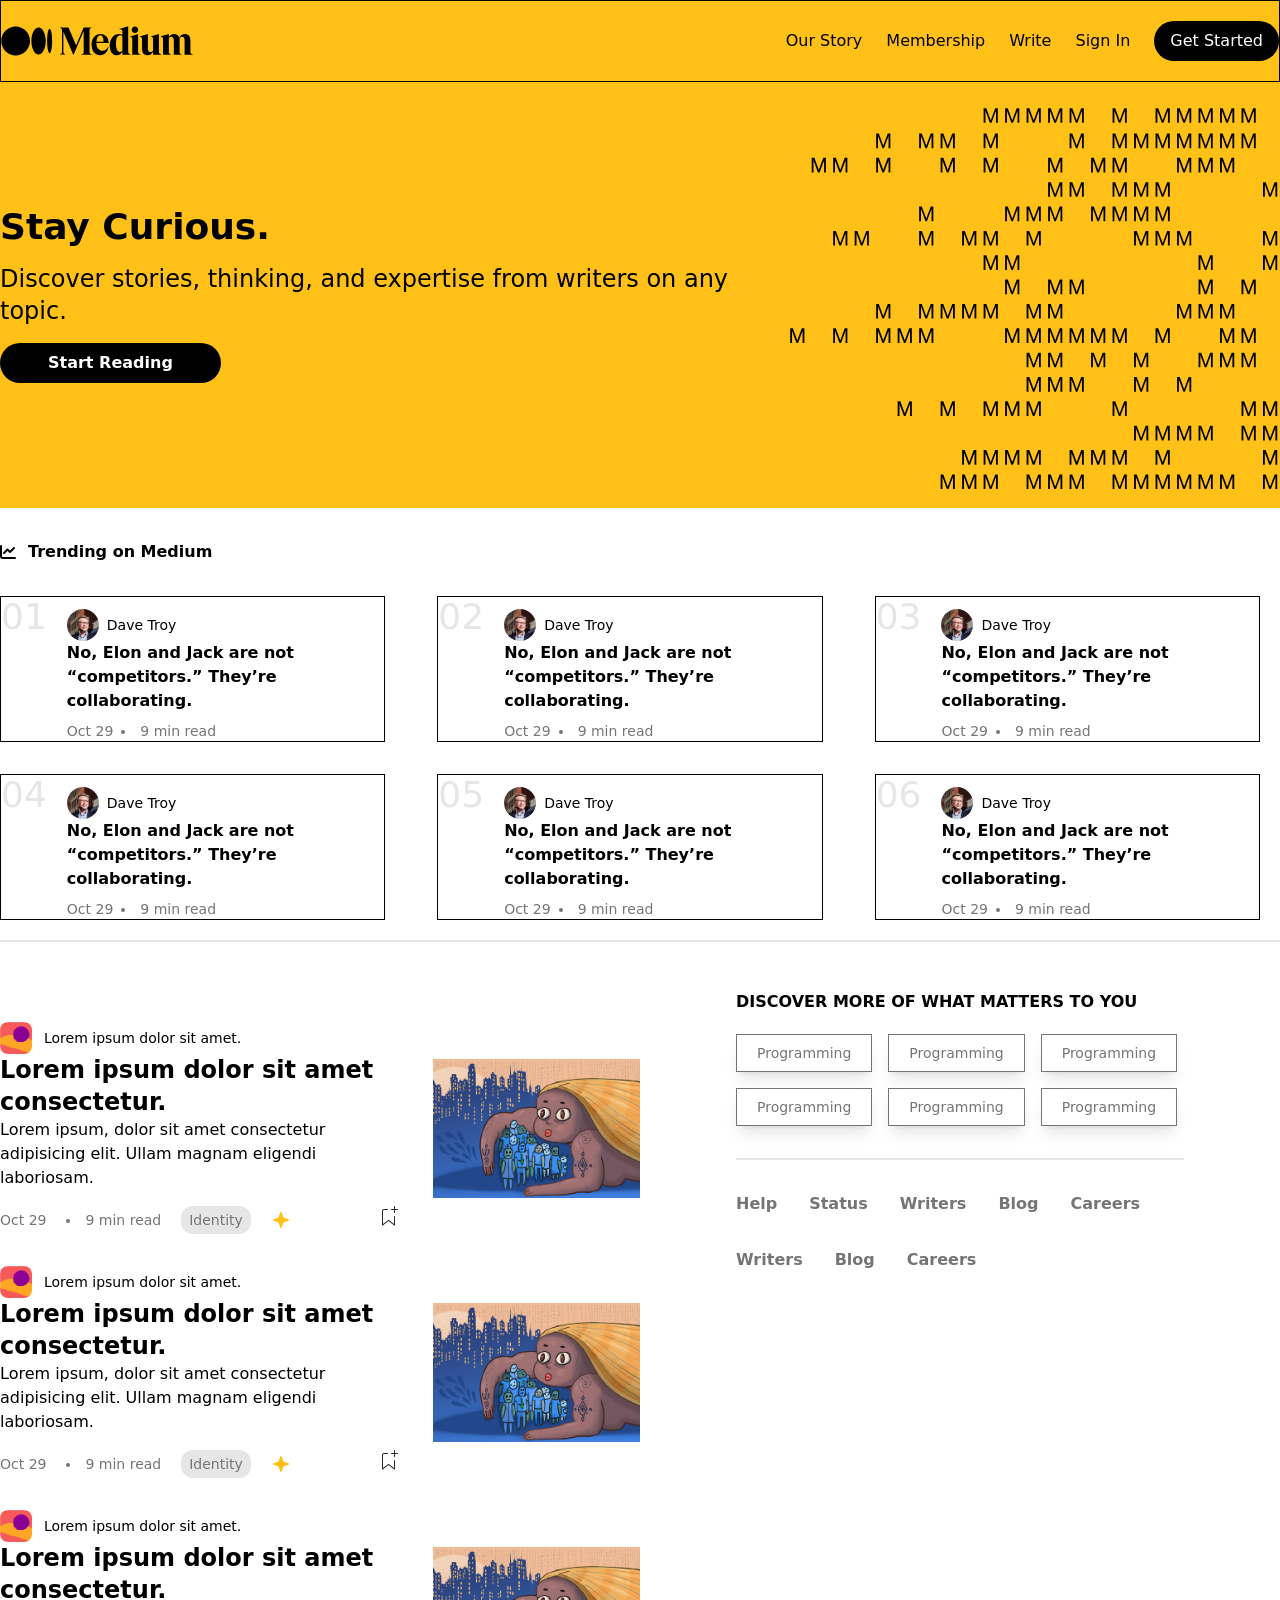
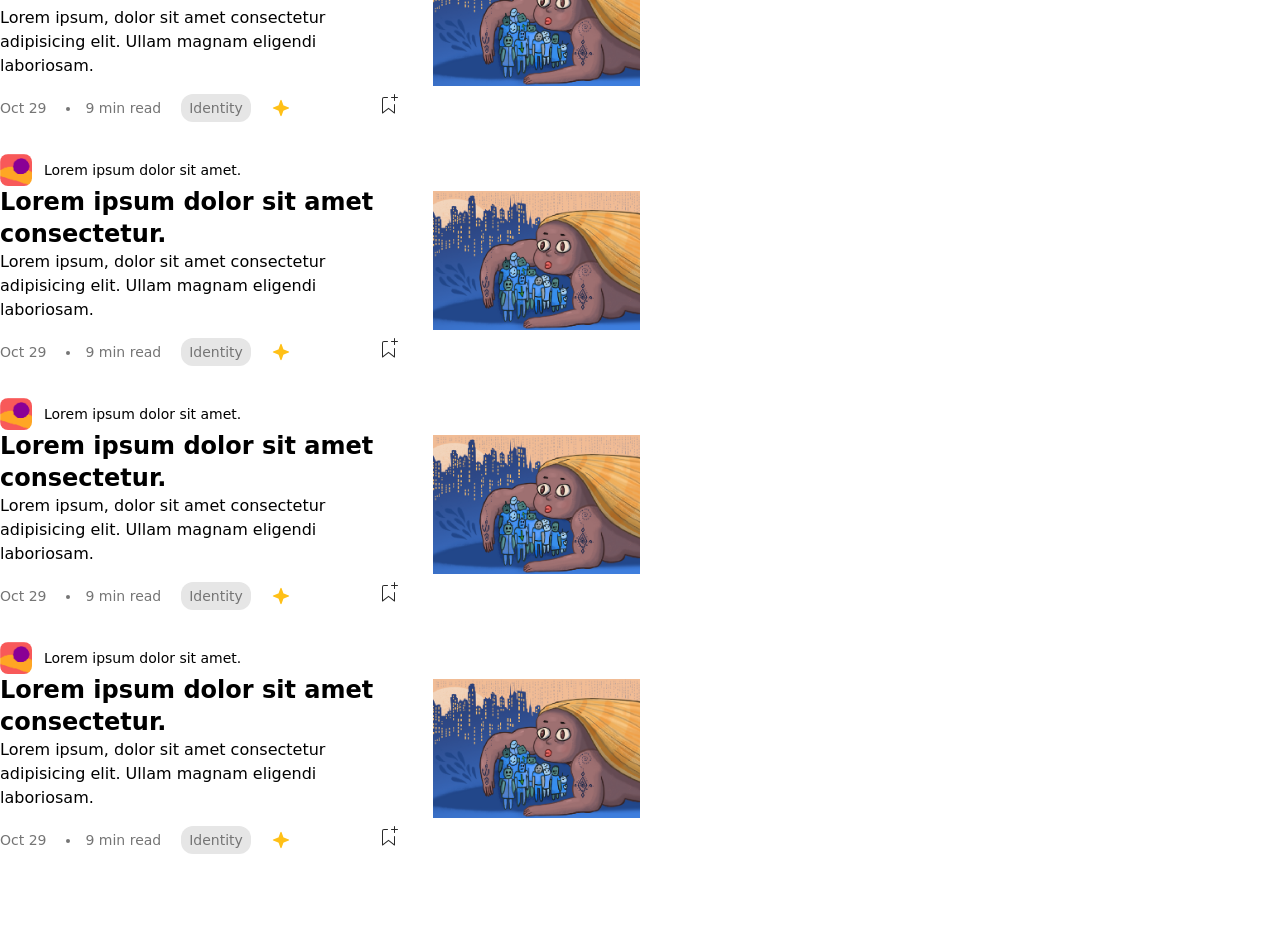
==== commit 8911ab7e: "uptaded" ====
--- a/index.html
+++ b/index.html
@@ -5538,8 +5538,8 @@
                         </div>
                     </div>
                 </div>
-                <div>
-                    <img src="images/blogphoto.png" alt="">
+                <div class="w-96">
+                    <img src="images/blogphoto.png">
                 </div>
 
             </div><!-- blog 1 end-->
@@ -5575,7 +5575,7 @@
                         </div>
                     </div>
                 </div>
-                <div>
+                <div class="w-96">
                     <img src="images/blogphoto.png" alt="">
                 </div>
 
@@ -5612,7 +5612,7 @@
                         </div>
                     </div>
                 </div>
-                <div>
+                <div class="w-96">
                     <img src="images/blogphoto.png" alt="">
                 </div>
 
@@ -5648,7 +5648,7 @@
                         </div>
                     </div>
                 </div>
-                <div>
+                <div class="w-96">
                     <img src="images/blogphoto.png" alt="">
                 </div>
 
@@ -5684,7 +5684,7 @@
                         </div>
                     </div>
                 </div>
-                <div>
+                <div class="w-96">
                     <img src="images/blogphoto.png" alt="">
                 </div>
 
@@ -5723,7 +5723,7 @@
                         </div>
                     </div>
                 </div>
-                <div>
+                <div class="w-96">
                     <img src="images/blogphoto.png" alt="">
                 </div>
 
--- a/src/output.css
+++ b/src/output.css
@@ -590,19 +590,24 @@
   margin-bottom: auto;
 }
 
+.my-6 {
+  margin-top: 1.5rem;
+  margin-bottom: 1.5rem;
+}
+
+.my-3 {
+  margin-top: 0.75rem;
+  margin-bottom: 0.75rem;
+}
+
 .my-32 {
   margin-top: 8rem;
   margin-bottom: 8rem;
 }
 
-.my-6 {
-  margin-top: 1.5rem;
-  margin-bottom: 1.5rem;
-}
-
-.my-3 {
-  margin-top: 0.75rem;
-  margin-bottom: 0.75rem;
+.my-4 {
+  margin-top: 1rem;
+  margin-bottom: 1rem;
 }
 
 .mt-8 {
@@ -645,6 +650,18 @@
   margin-top: 3rem;
 }
 
+.mb-4 {
+  margin-bottom: 1rem;
+}
+
+.mb-12 {
+  margin-bottom: 3rem;
+}
+
+.mb-24 {
+  margin-bottom: 6rem;
+}
+
 .block {
   display: block;
 }
@@ -663,6 +680,14 @@
 
 .h-screen {
   height: 100vh;
+}
+
+.h-2\/4 {
+  height: 50%;
+}
+
+.h-24 {
+  height: 6rem;
 }
 
 .w-full {
@@ -682,26 +707,59 @@
   width: 2rem;
 }
 
+.w-2\/3 {
+  width: 66.666667%;
+}
+
+.w-1\/2 {
+  width: 50%;
+}
+
+.w-12 {
+  width: 3rem;
+}
+
+.w-72 {
+  width: 18rem;
+}
+
 .w-96 {
   width: 24rem;
 }
 
-.w-1\/2 {
-  width: 50%;
-}
-
-.w-2\/3 {
-  width: 66.666667%;
-}
-
-.w-12 {
-  width: 3rem;
-}
-
 .w-2\/4 {
   width: 50%;
 }
 
+.w-24 {
+  width: 6rem;
+}
+
+.max-w-xs {
+  max-width: 20rem;
+}
+
+.max-w-md {
+  max-width: 28rem;
+}
+
+.max-w-fit {
+  max-width: -moz-fit-content;
+  max-width: fit-content;
+}
+
+.max-w-lg {
+  max-width: 32rem;
+}
+
+.max-w-xl {
+  max-width: 36rem;
+}
+
+.max-w-sm {
+  max-width: 24rem;
+}
+
 .transform {
   transform: translate(var(--tw-translate-x), var(--tw-translate-y)) rotate(var(--tw-rotate)) skewX(var(--tw-skew-x)) skewY(var(--tw-skew-y)) scaleX(var(--tw-scale-x)) scaleY(var(--tw-scale-y));
 }
@@ -744,10 +802,6 @@
 
 .justify-between {
   justify-content: space-between;
-}
-
-.justify-evenly {
-  justify-content: space-evenly;
 }
 
 .gap-6 {
@@ -815,12 +869,12 @@
   border-color: rgba(230, 230, 230, 1);
 }
 
+.border-halfGray {
+  border-color: rgba(117, 117, 117, 1);
+}
+
 .border-lightGreen {
   border-color: #34a245;;
-}
-
-.border-halfGray {
-  border-color: rgba(117, 117, 117, 1);
 }
 
 .border-b-black {
@@ -862,13 +916,26 @@
   background-color: rgb(223 19 22 / var(--tw-bg-opacity));
 }
 
+.bg-lightGreen {
+  background-color: #34a245;;
+}
+
 .bg-lightPink {
   --tw-bg-opacity: 1;
   background-color: rgb(255 209 185 / var(--tw-bg-opacity));
 }
 
-.bg-lightGreen {
-  background-color: #34a245;;
+.bg-halfGray {
+  background-color: rgba(117, 117, 117, 1);
+}
+
+.bg-indigo {
+  --tw-bg-opacity: 1;
+  background-color: rgb(107 12 197 / var(--tw-bg-opacity));
+}
+
+.to-white {
+  --tw-gradient-to: #fff;
 }
 
 .p-8 {
@@ -883,16 +950,16 @@
   padding: 0.75rem;
 }
 
-.p-4 {
-  padding: 1rem;
+.p-1 {
+  padding: 0.25rem;
+}
+
+.p-48 {
+  padding: 12rem;
 }
 
 .p-12 {
   padding: 3rem;
-}
-
-.p-1 {
-  padding: 0.25rem;
 }
 
 .py-2 {
@@ -930,6 +997,11 @@
   padding-right: 1.25rem;
 }
 
+.py-3 {
+  padding-top: 0.75rem;
+  padding-bottom: 0.75rem;
+}
+
 .py-7 {
   padding-top: 1.75rem;
   padding-bottom: 1.75rem;
@@ -940,34 +1012,32 @@
   padding-bottom: 2rem;
 }
 
-.py-3 {
-  padding-top: 0.75rem;
-  padding-bottom: 0.75rem;
-}
-
 .py-12 {
   padding-top: 3rem;
   padding-bottom: 3rem;
 }
 
+.py-4 {
+  padding-top: 1rem;
+  padding-bottom: 1rem;
+}
+
+.px-6 {
+  padding-left: 1.5rem;
+  padding-right: 1.5rem;
+}
+
+.px-3 {
+  padding-left: 0.75rem;
+  padding-right: 0.75rem;
+}
+
 .pr-7 {
   padding-right: 1.75rem;
 }
 
 .pr-32 {
   padding-right: 8rem;
-}
-
-.pr-6 {
-  padding-right: 1.5rem;
-}
-
-.pr-12 {
-  padding-right: 3rem;
-}
-
-.pr-24 {
-  padding-right: 6rem;
 }
 
 .text-center {
@@ -999,8 +1069,8 @@
   line-height: 1.75rem;
 }
 
-.text-8xl {
-  font-size: 6rem;
+.text-5xl {
+  font-size: 3rem;
   line-height: 1;
 }
 
@@ -1009,9 +1079,14 @@
   line-height: 2.25rem;
 }
 
-.text-5xl {
-  font-size: 3rem;
-  line-height: 1;
+.text-base {
+  font-size: 1rem;
+  line-height: 1.5rem;
+}
+
+.text-lg {
+  font-size: 1.125rem;
+  line-height: 1.75rem;
 }
 
 .font-semibold {
@@ -1039,10 +1114,6 @@
   color: rgba(117, 117, 117, 1);
 }
 
-.text-lightGreen {
-  color: #34a245;;
-}
-
 .text-black {
   --tw-text-opacity: 1;
   color: rgb(0 0 0 / var(--tw-text-opacity));
@@ -1051,6 +1122,10 @@
 .text-googleRed {
   --tw-text-opacity: 1;
   color: rgb(223 19 22 / var(--tw-text-opacity));
+}
+
+.text-lightGreen {
+  color: #34a245;;
 }
 
 .shadow-lg {
@@ -1067,8 +1142,23 @@
   transition-duration: 500ms;
 }
 
+.placeholder\:text-black::-moz-placeholder {
+  --tw-text-opacity: 1;
+  color: rgb(0 0 0 / var(--tw-text-opacity));
+}
+
+.placeholder\:text-black::placeholder {
+  --tw-text-opacity: 1;
+  color: rgb(0 0 0 / var(--tw-text-opacity));
+}
+
 .hover\:bg-lightGreen:hover {
   background-color: #34a245;;
+}
+
+.hover\:text-black:hover {
+  --tw-text-opacity: 1;
+  color: rgb(0 0 0 / var(--tw-text-opacity));
 }
 
 .hover\:text-white:hover {
@@ -1076,11 +1166,6 @@
   color: rgb(255 255 255 / var(--tw-text-opacity));
 }
 
-.hover\:text-black:hover {
-  --tw-text-opacity: 1;
-  color: rgb(0 0 0 / var(--tw-text-opacity));
-}
-
 .focus\:outline-none:focus {
   outline: 2px solid transparent;
   outline-offset: 2px;
@@ -1089,16 +1174,6 @@
 @media (min-width: 640px) {
   .sm\:grid-cols-2 {
     grid-template-columns: repeat(2, minmax(0, 1fr));
-  }
-
-  .sm\:text-3xl {
-    font-size: 1.875rem;
-    line-height: 2.25rem;
-  }
-
-  .sm\:text-5xl {
-    font-size: 3rem;
-    line-height: 1;
   }
 
   .sm\:text-4xl {
@@ -1133,6 +1208,14 @@
     width: 50%;
   }
 
+  .md\:w-72 {
+    width: 18rem;
+  }
+
+  .md\:max-w-lg {
+    max-width: 32rem;
+  }
+
   .md\:grid-cols-3 {
     grid-template-columns: repeat(3, minmax(0, 1fr));
   }
@@ -1162,14 +1245,9 @@
     padding-bottom: 1.25rem;
   }
 
-  .md\:text-4xl {
-    font-size: 2.25rem;
-    line-height: 2.5rem;
-  }
-
-  .md\:text-6xl {
-    font-size: 3.75rem;
-    line-height: 1;
+  .md\:py-12 {
+    padding-top: 3rem;
+    padding-bottom: 3rem;
   }
 
   .md\:text-5xl {
@@ -1179,21 +1257,28 @@
 }
 
 @media (min-width: 1024px) {
-  .lg\:w-2\/3 {
-    width: 66.666667%;
-  }
-
-  .lg\:w-1\/3 {
-    width: 33.333333%;
+  .lg\:w-24 {
+    width: 6rem;
+  }
+
+  .lg\:w-72 {
+    width: 18rem;
+  }
+
+  .lg\:w-96 {
+    width: 24rem;
+  }
+
+  .lg\:w-1\/2 {
+    width: 50%;
+  }
+
+  .lg\:max-w-xl {
+    max-width: 36rem;
   }
 
   .lg\:grid-cols-4 {
     grid-template-columns: repeat(4, minmax(0, 1fr));
-  }
-
-  .lg\:text-8xl {
-    font-size: 6rem;
-    line-height: 1;
   }
 
   .lg\:text-7xl {
@@ -1203,6 +1288,10 @@
 }
 
 @media (min-width: 1280px) {
+  .xl\:w-72 {
+    width: 18rem;
+  }
+
   .xl\:text-8xl {
     font-size: 6rem;
     line-height: 1;
